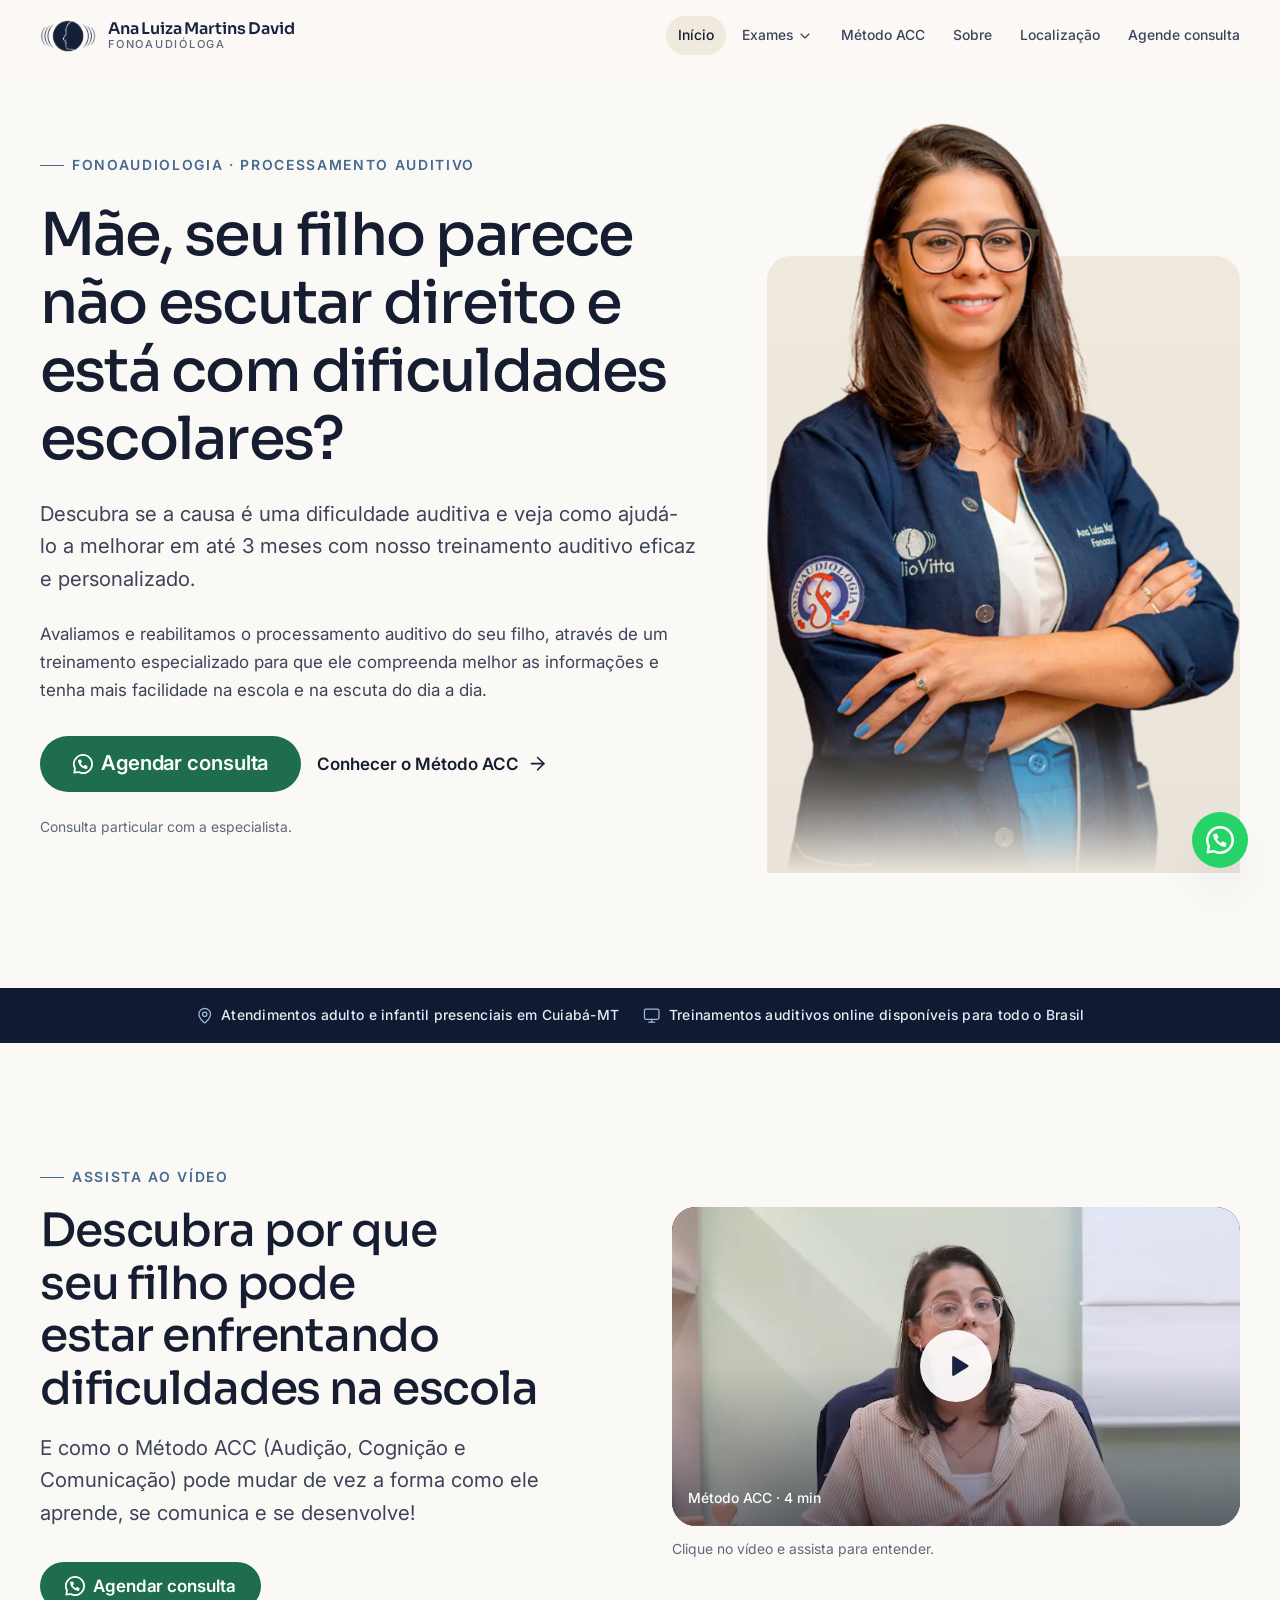
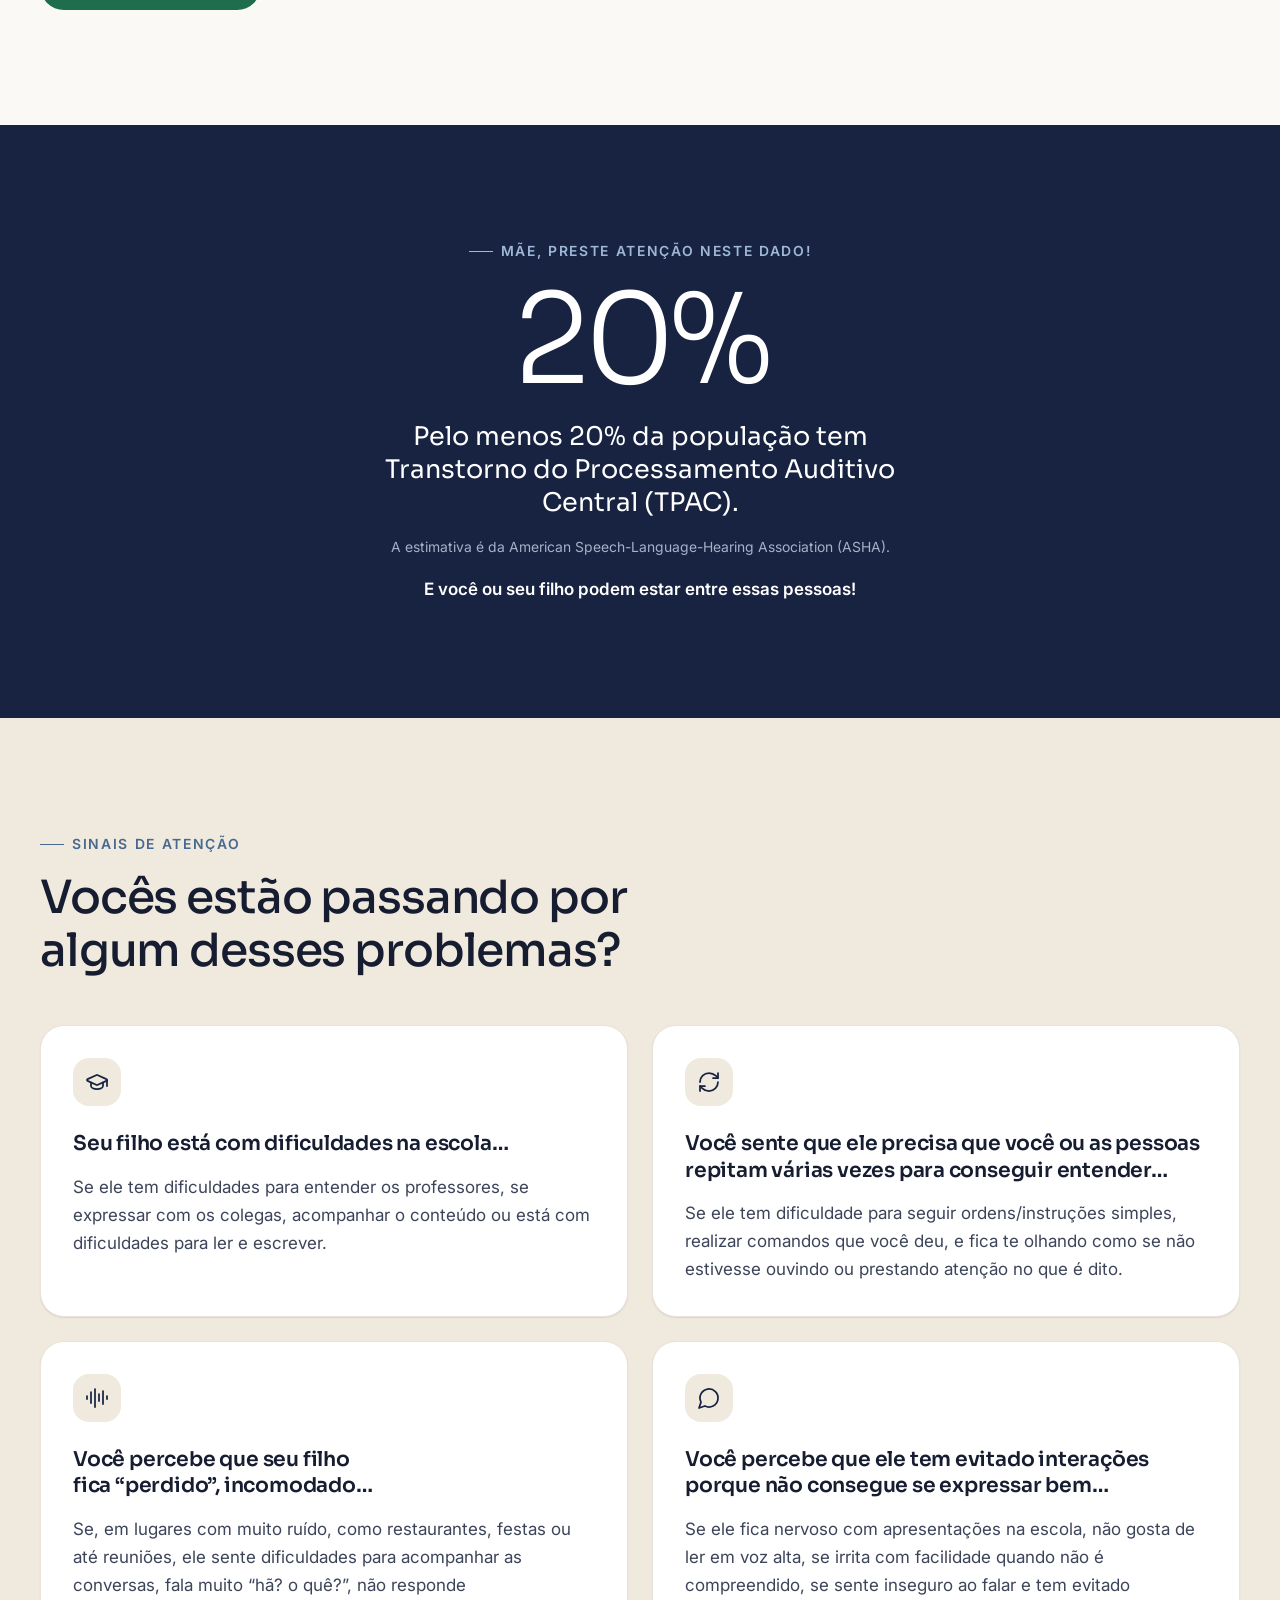
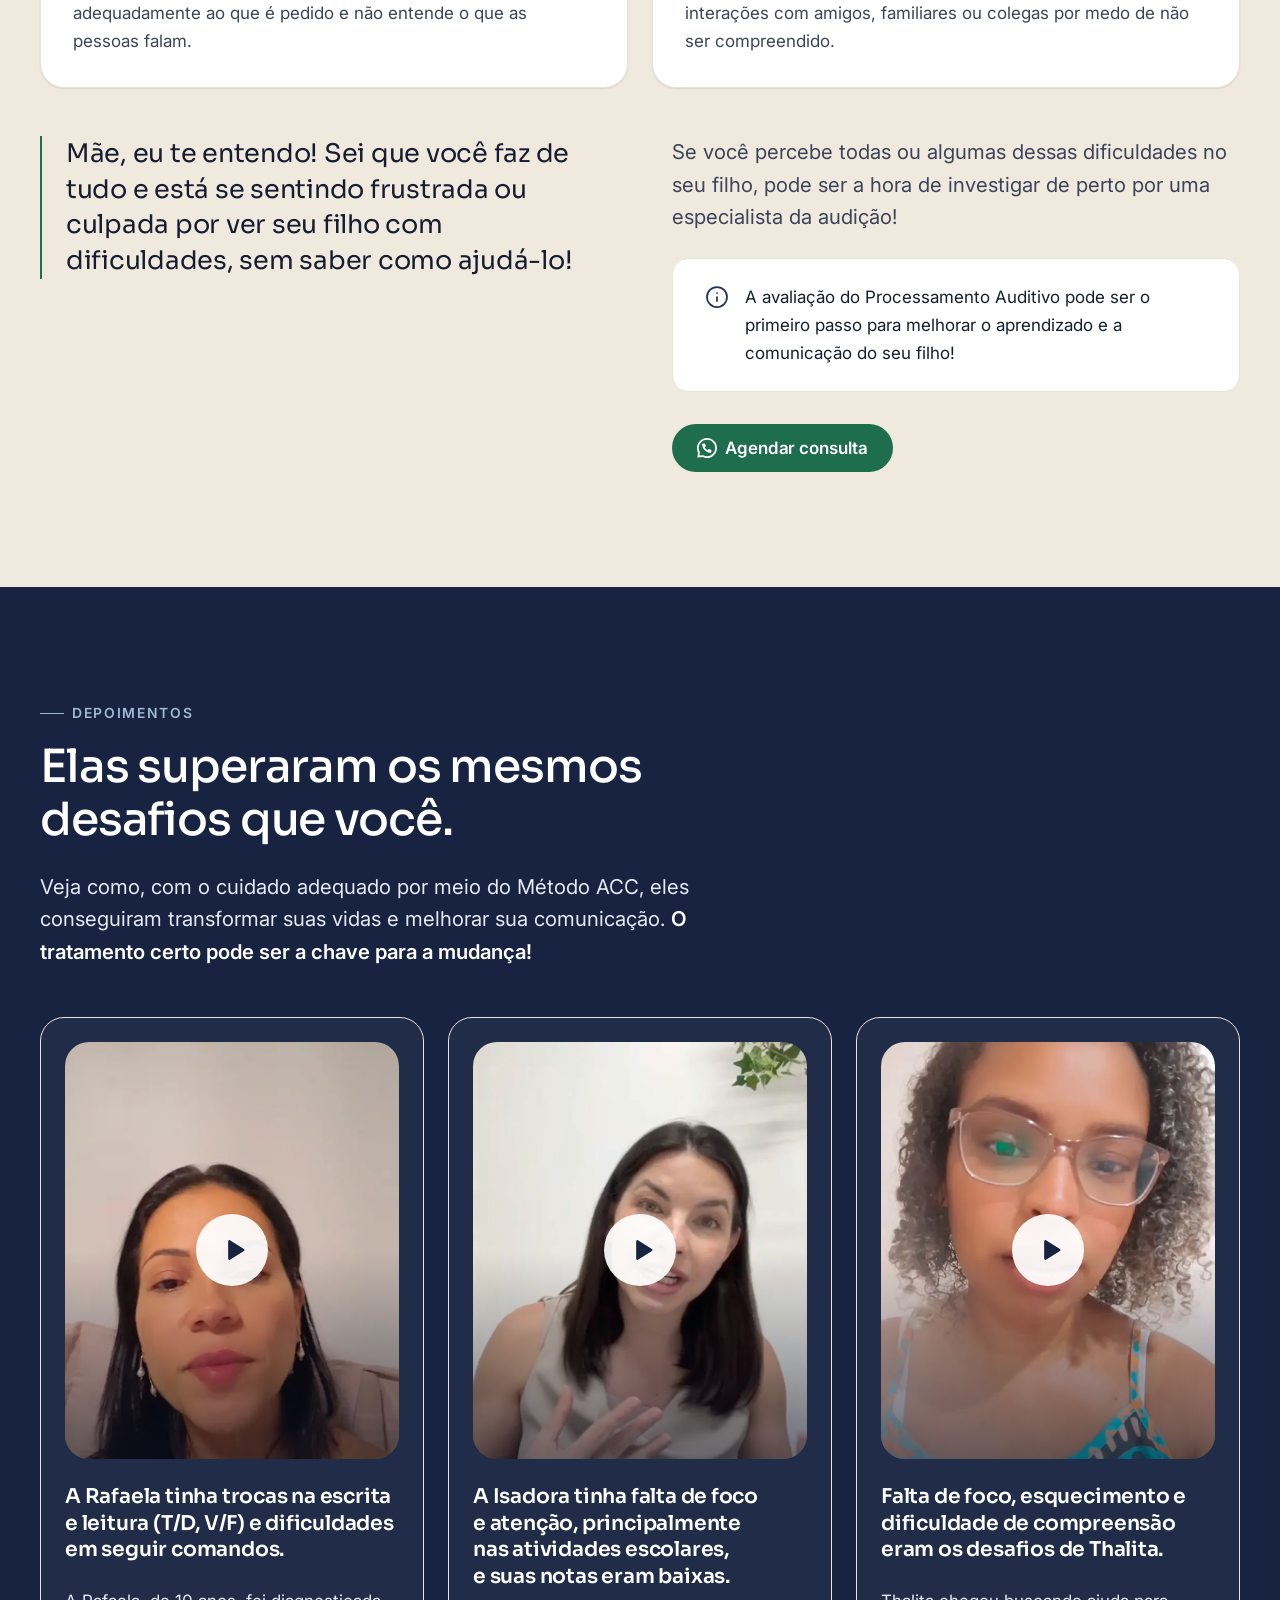
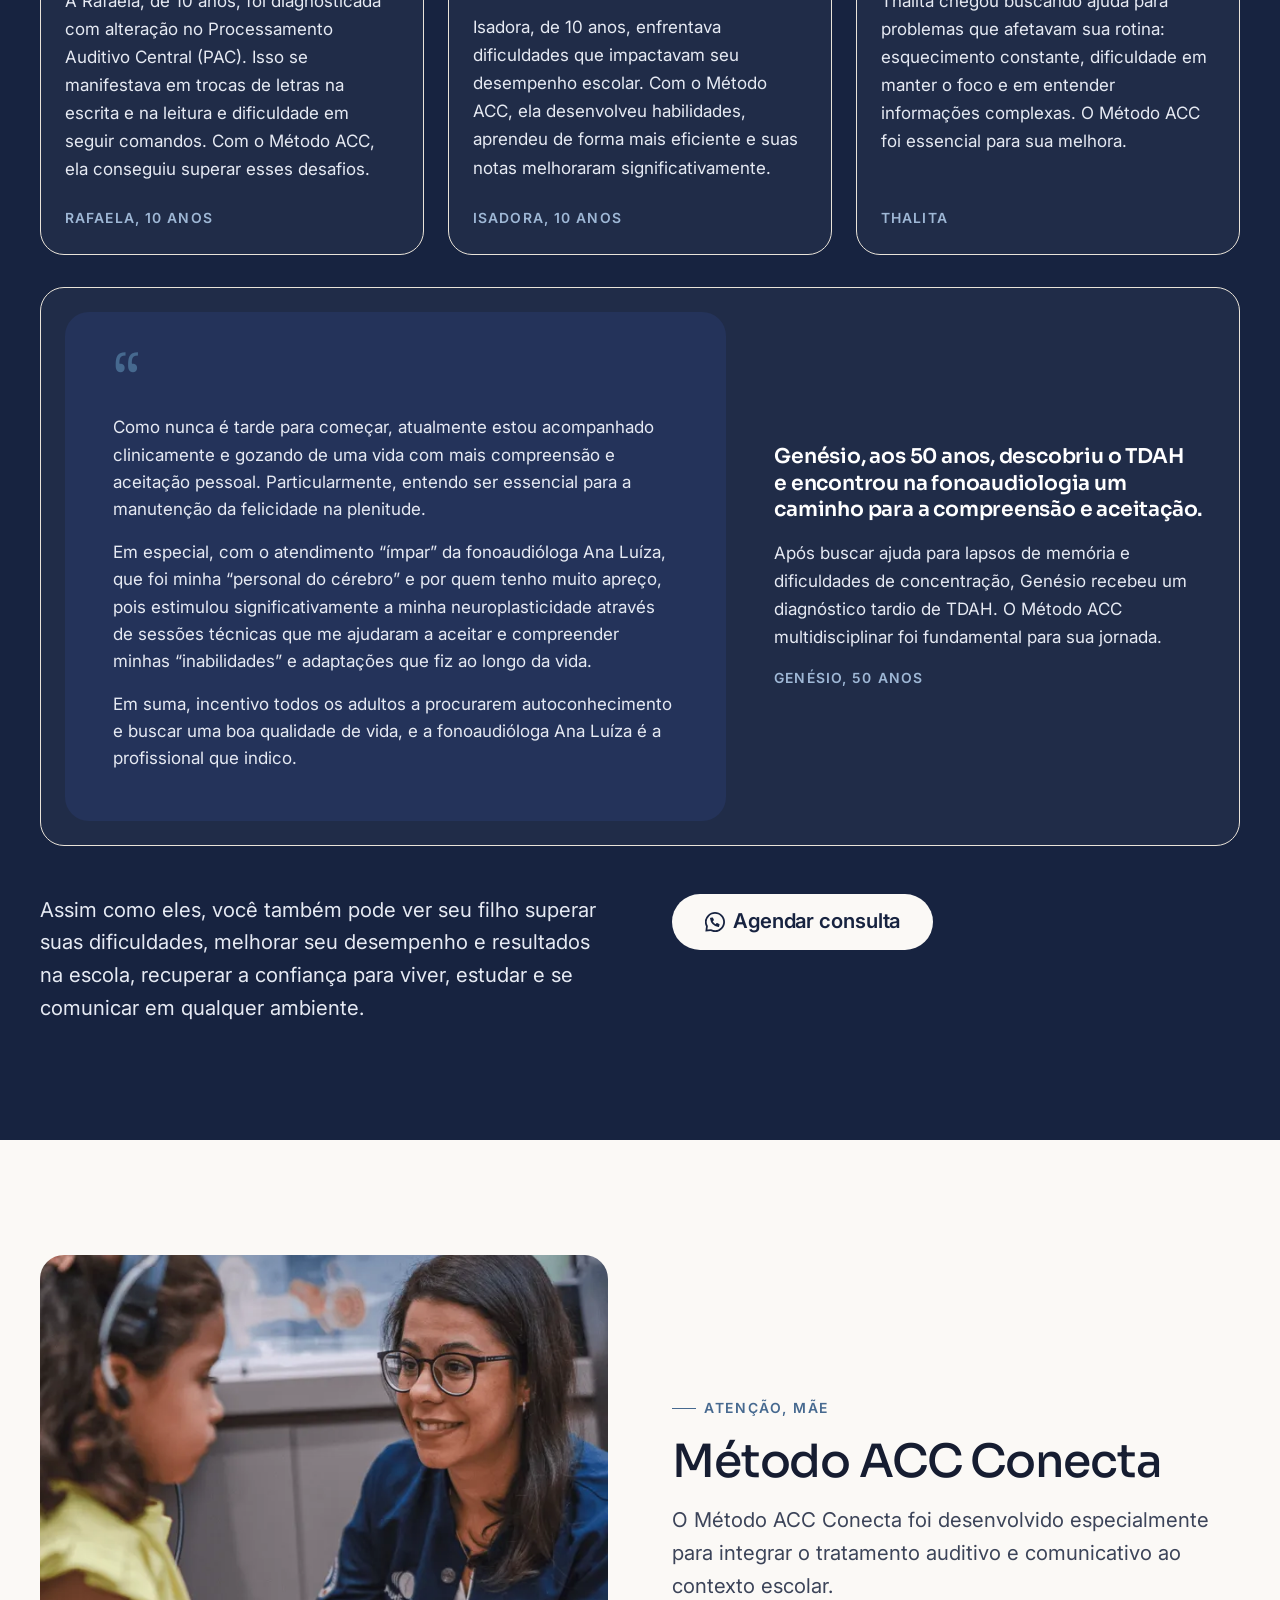
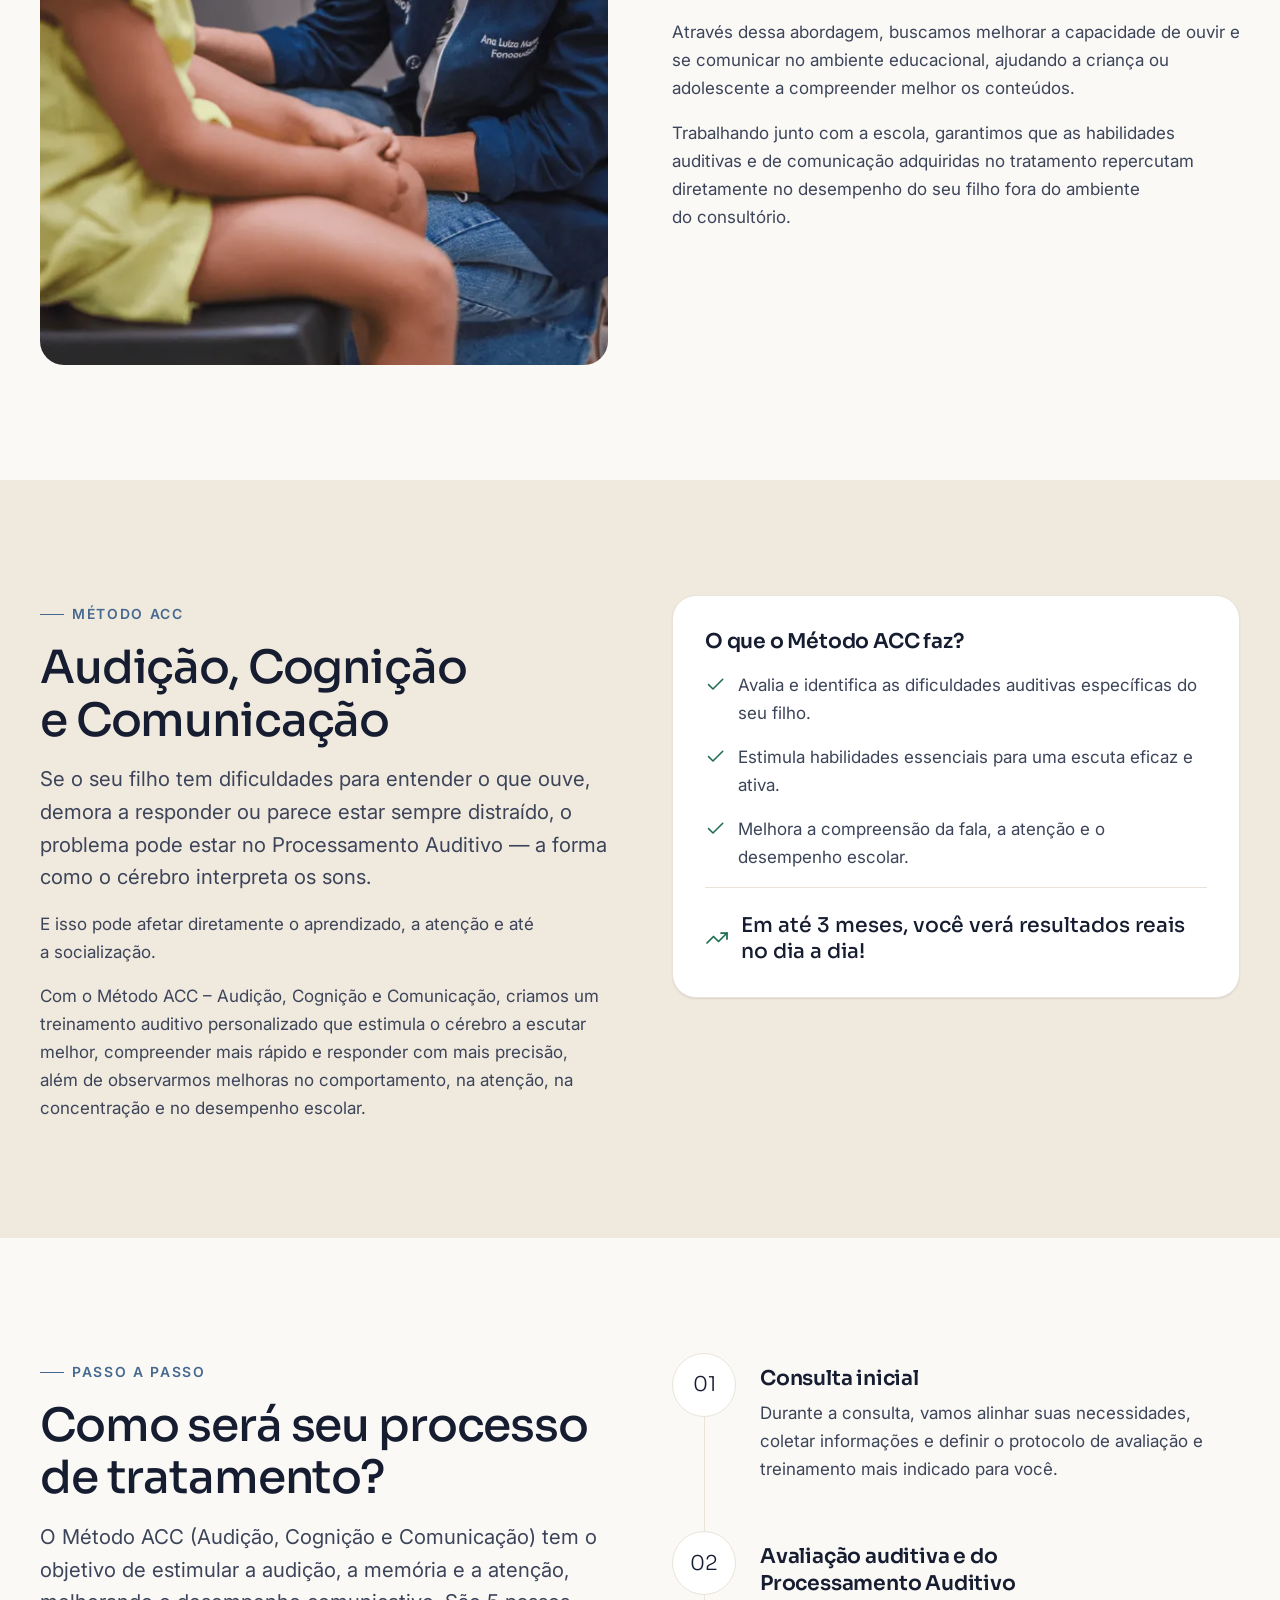
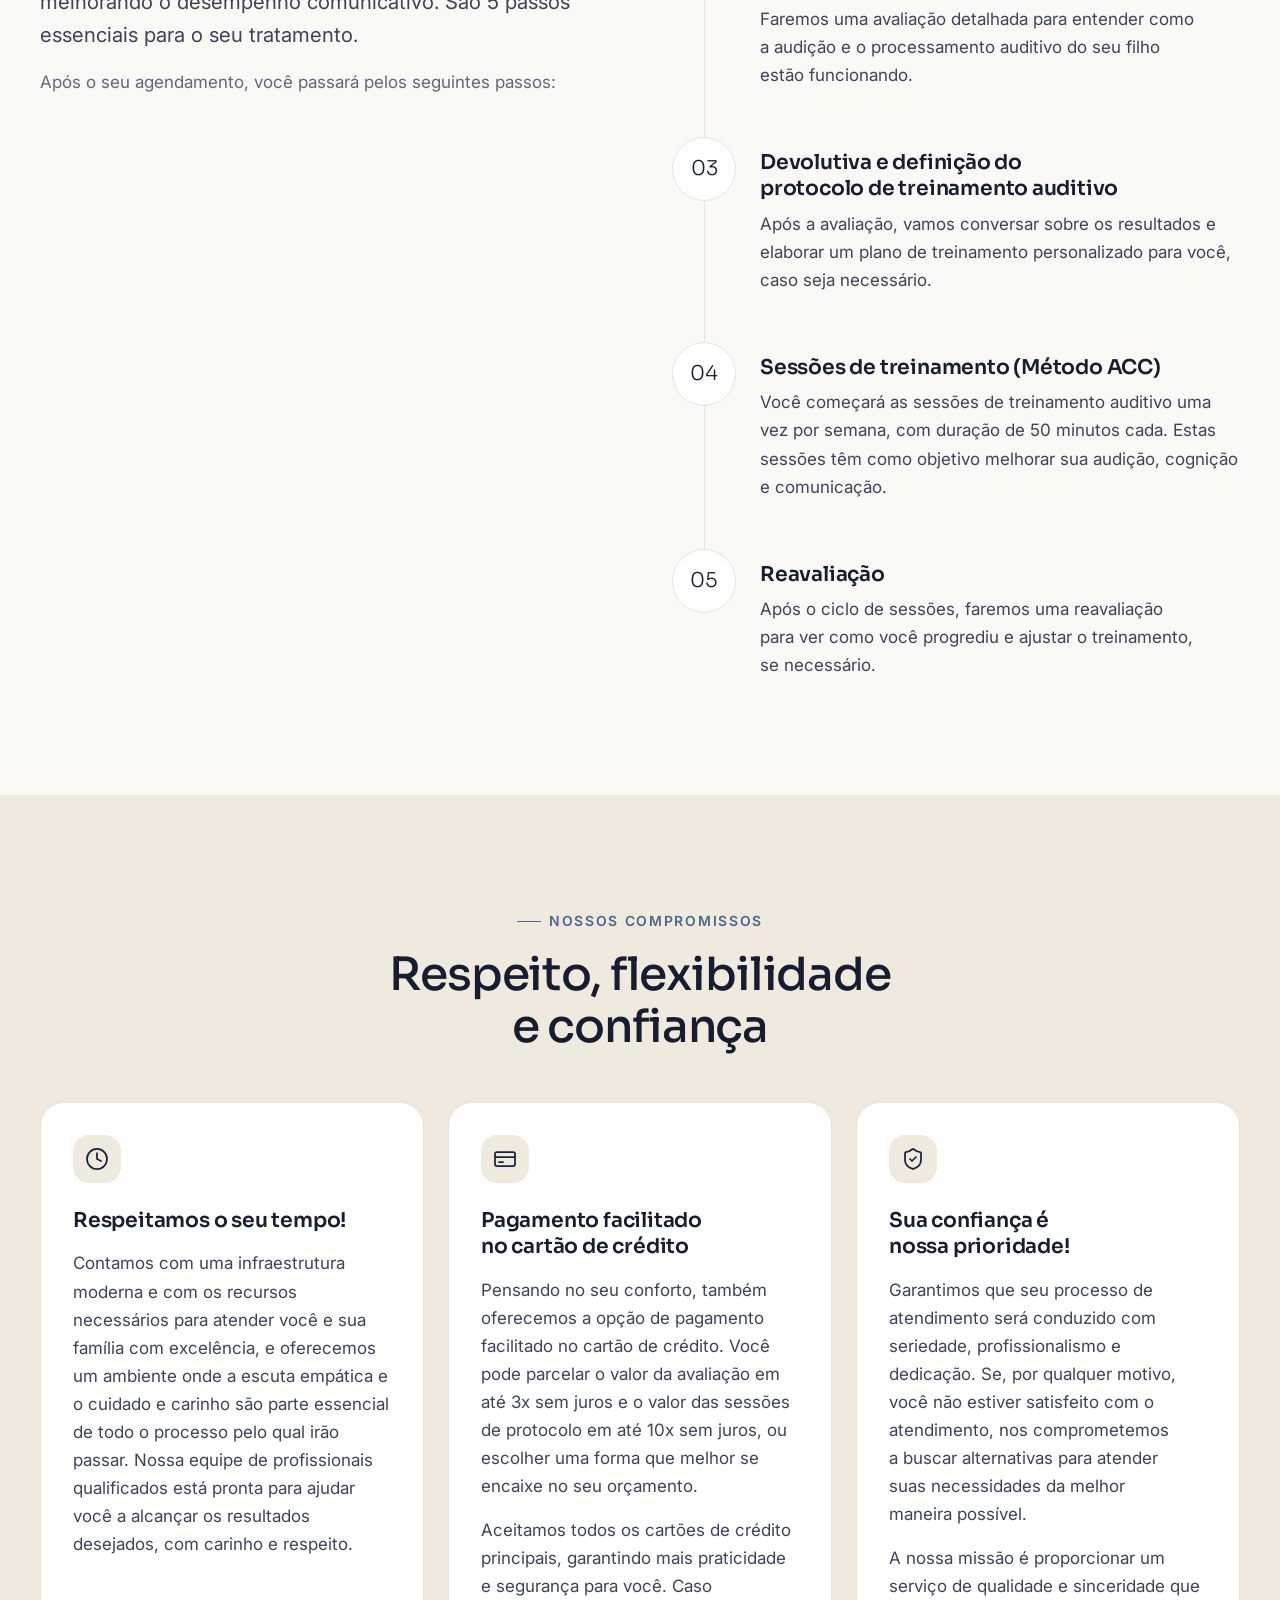
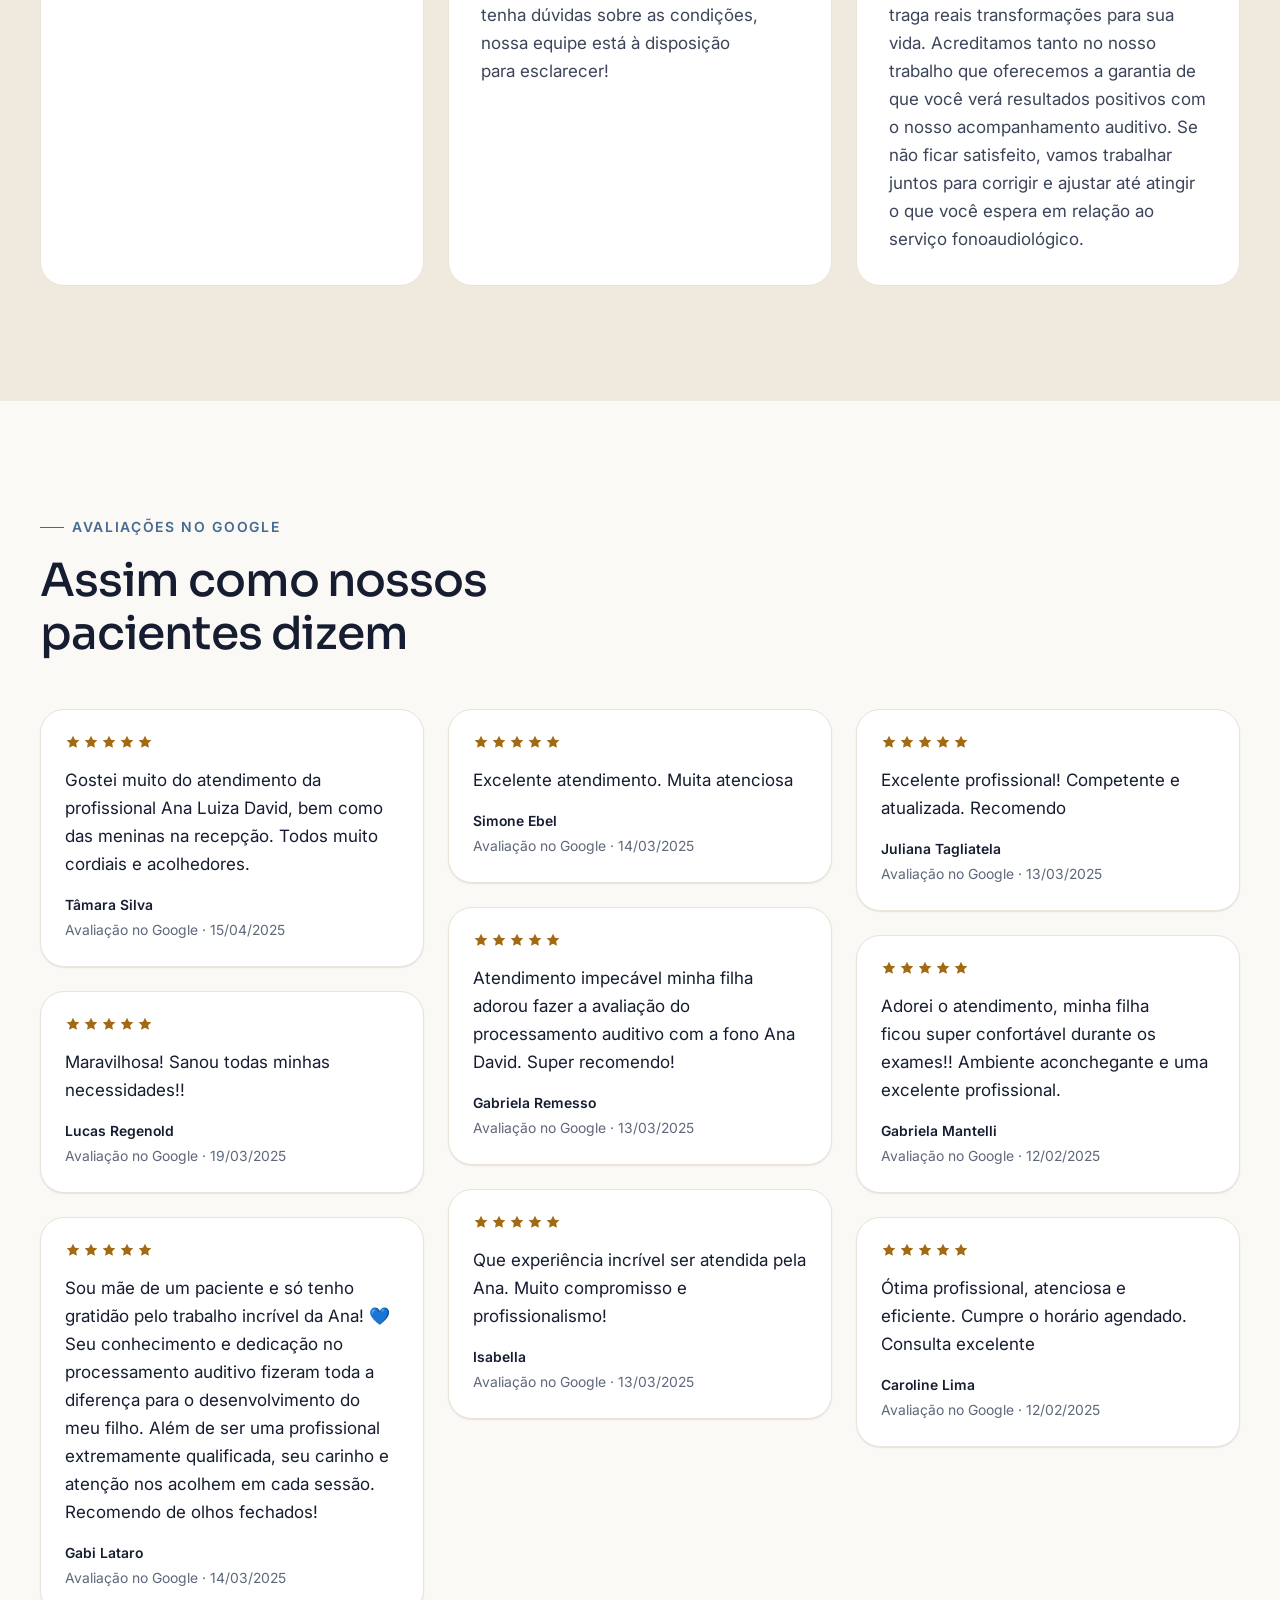
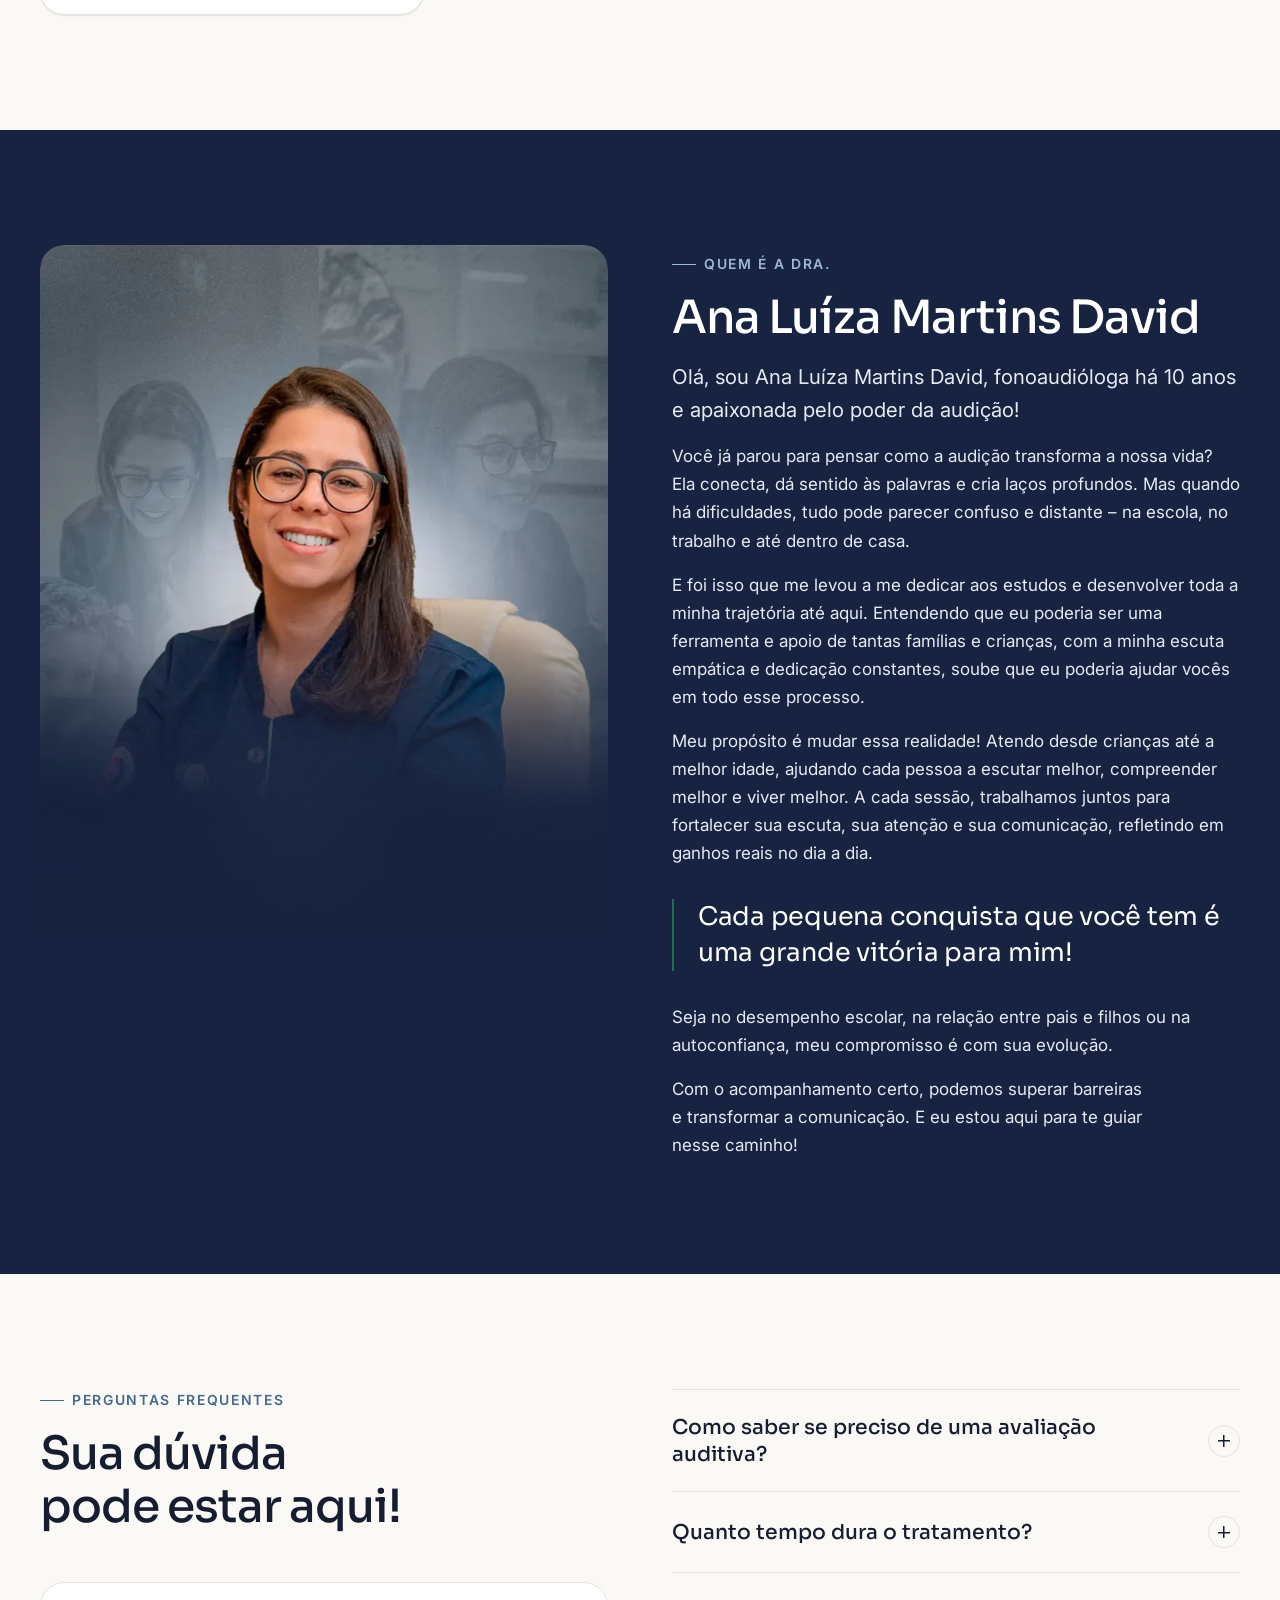
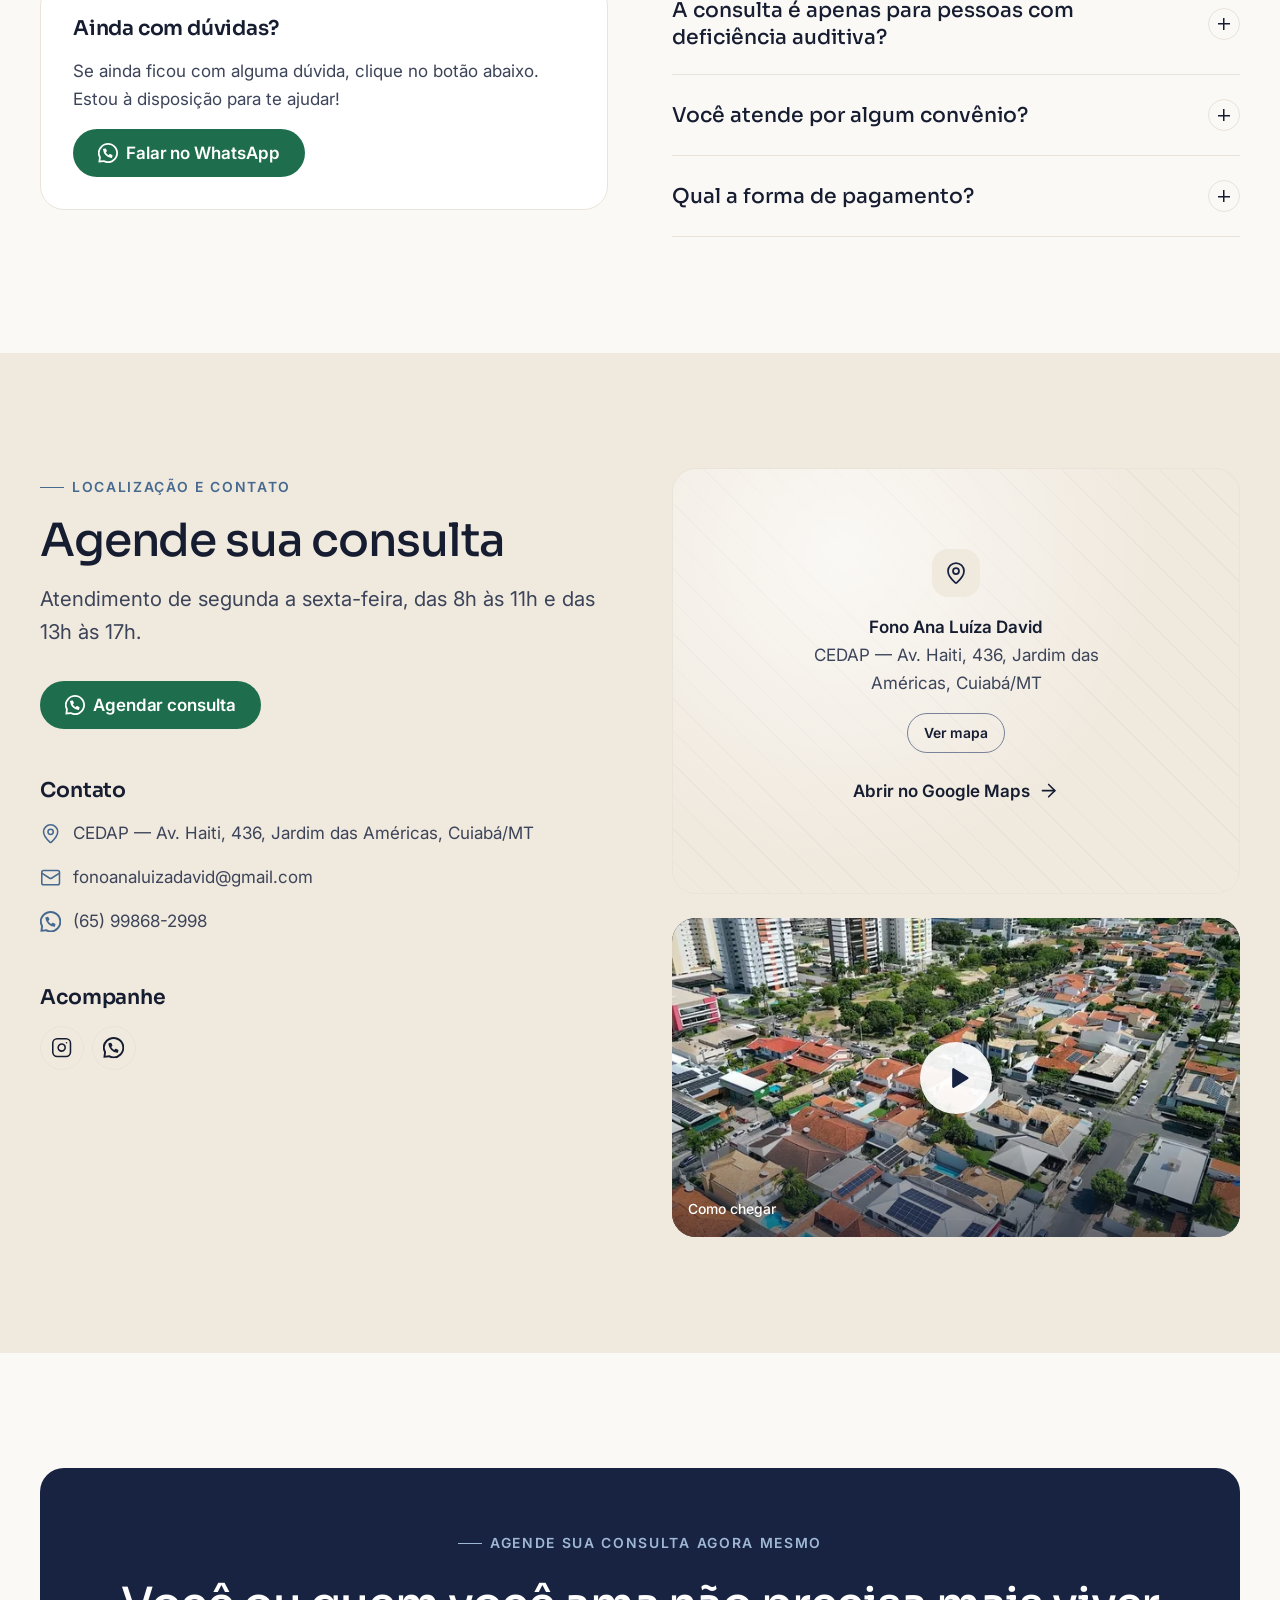
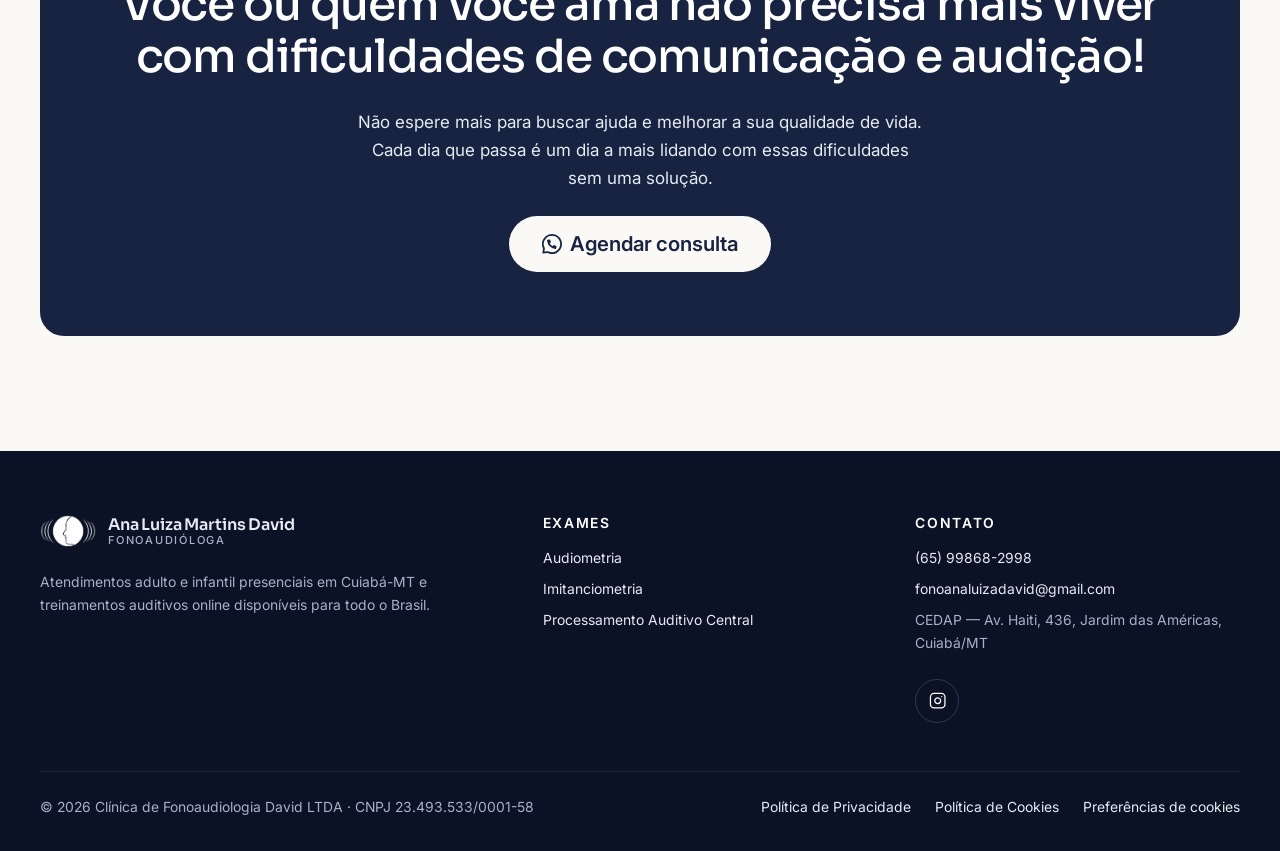
==== index.html @ 237504e6 "Cartões de compartilhamento com fundo azul mais claro - Fundo em azul médio (#46639A → #36518A), mai" ====
<!doctype html>
<html lang="pt-BR">
<head>
  <meta charset="utf-8">
  <meta name="viewport" content="width=device-width, initial-scale=1">
  <title>Fono Ana Luíza David — Processamento auditivo e treinamento auditivo em Cuiabá</title>
  <meta name="description" content="Avaliação e treinamento do processamento auditivo com o Método ACC. Atendimento adulto e infantil presencial em Cuiabá-MT e treinamentos auditivos online para todo o Brasil.">
  <link rel="canonical" href="https://fonoanaluizadavid.com.br/">
  <meta name="theme-color" content="#172340">

  <meta name="robots" content="index, follow, max-image-preview:large, max-snippet:-1">
  <meta name="author" content="Ana Luíza Martins David">
  <meta name="application-name" content="Fono Ana Luíza David">
  <meta name="apple-mobile-web-app-title" content="Fono Ana Luíza">
  <meta name="format-detection" content="telephone=no">
  <meta name="color-scheme" content="light">
  <meta name="geo.region" content="BR-MT">
  <meta name="geo.placename" content="Cuiabá">
  <meta name="geo.position" content="-15.6086979;-56.0730152">
  <meta name="ICBM" content="-15.6086979, -56.0730152">

  <!-- Cartão de compartilhamento (WhatsApp, Facebook, LinkedIn, X).
       Ao apontar o domínio próprio, troque https://guiooak.github.io/fonoanaluiza por https://fonoanaluizadavid.com.br -->
  <meta property="og:type" content="website">
  <meta property="og:locale" content="pt_BR">
  <meta property="og:site_name" content="Fono Ana Luíza David">
  <meta property="og:title" content="Fono Ana Luíza David · Processamento auditivo em Cuiabá">
  <meta property="og:description" content="Seu filho parece não escutar direito? Avaliação e treinamento auditivo com o Método ACC, em Cuiabá-MT e online.">
  <meta property="og:url" content="https://guiooak.github.io/fonoanaluiza/">
  <meta property="og:image" content="https://guiooak.github.io/fonoanaluiza/assets/img/og-home-v2.jpg">
  <meta property="og:image:secure_url" content="https://guiooak.github.io/fonoanaluiza/assets/img/og-home-v2.jpg">
  <meta property="og:image:type" content="image/jpeg">
  <meta property="og:image:width" content="1200">
  <meta property="og:image:height" content="630">
  <meta property="og:image:alt" content="Dra. Ana Luíza Martins David, fonoaudióloga, e o texto: Seu filho parece não escutar direito?">
  <meta name="twitter:card" content="summary_large_image">
  <meta name="twitter:title" content="Fono Ana Luíza David · Processamento auditivo em Cuiabá">
  <meta name="twitter:description" content="Seu filho parece não escutar direito? Avaliação e treinamento auditivo com o Método ACC, em Cuiabá-MT e online.">
  <meta name="twitter:image" content="https://guiooak.github.io/fonoanaluiza/assets/img/og-home-v2.jpg">
  <meta name="twitter:image:alt" content="Dra. Ana Luíza Martins David, fonoaudióloga, e o texto: Seu filho parece não escutar direito?">

  <script>document.documentElement.classList.add("js");</script>


  <link rel="icon" href="assets/img/favicon-32.png" sizes="32x32">
  <link rel="apple-touch-icon" href="assets/img/apple-touch-icon.png">
  <link rel="preconnect" href="https://fonts.googleapis.com">
  <link rel="preconnect" href="https://fonts.gstatic.com" crossorigin>
  <link rel="stylesheet" href="https://fonts.googleapis.com/css2?family=Inter:wght@400;500;600&family=Sora:wght@300;400;500;600&display=swap">
  <link rel="preload" as="image" href="assets/img/dra-retrato-1200.webp" imagesrcset="assets/img/dra-retrato-640.webp 640w, assets/img/dra-retrato-1200.webp 1200w" imagesizes="(min-width: 56rem) 30rem, 90vw">
  <link rel="stylesheet" href="assets/css/styles.css">

  <script type="application/ld+json">
  {
    "@context": "https://schema.org",
    "@type": "MedicalBusiness",
    "name": "Fono Ana Luíza David",
    "legalName": "Clínica de Fonoaudiologia David LTDA",
    "description": "Avaliação e reabilitação do processamento auditivo, audiometria e imitanciometria para crianças e adultos.",
    "url": "https://fonoanaluizadavid.com.br/",
    "image": "https://fonoanaluizadavid.com.br/assets/img/dra-retrato-1200.webp",
    "telephone": "+55 65 99868-2998",
    "email": "fonoanaluizadavid@gmail.com",
    "taxID": "23.493.533/0001-58",
    "address": {
      "@type": "PostalAddress",
      "streetAddress": "Av. Haiti, 436 — CEDAP",
      "addressLocality": "Cuiabá",
      "addressRegion": "MT",
      "addressCountry": "BR",
      "neighborhood": "Jardim das Américas"
    },
    "geo": { "@type": "GeoCoordinates", "latitude": -15.6086979, "longitude": -56.0730152 },
    "openingHoursSpecification": [
      { "@type": "OpeningHoursSpecification", "dayOfWeek": ["Monday","Tuesday","Wednesday","Thursday","Friday"], "opens": "08:00", "closes": "11:00" },
      { "@type": "OpeningHoursSpecification", "dayOfWeek": ["Monday","Tuesday","Wednesday","Thursday","Friday"], "opens": "13:00", "closes": "17:00" }
    ],
    "paymentAccepted": "Dinheiro, Pix, Transferência bancária, Cartão de crédito, Cartão de débito",
    "sameAs": ["https://www.instagram.com/fonoanaluizadavid/"],
    "founder": { "@type": "Person", "name": "Ana Luíza Martins David", "jobTitle": "Fonoaudióloga" }
  }
  </script>
</head>
<body>
  <a class="skip-link" href="#conteudo">Pular para o conteúdo</a>

  <!-- ===================== HEADER ===================== -->
  <header class="site-header">
    <div class="container site-header__inner">
      <a class="brand" href="./" aria-label="Ana Luiza Martins David, fonoaudióloga — início">
        <img src="assets/img/logo-icone.png" alt="" width="540" height="308">
        <span class="brand__name" aria-hidden="true">Ana Luiza Martins David<small>Fonoaudióloga</small></span>
      </a>
      <nav class="nav" aria-label="Principal">
        <ul class="nav__list">
          <li><a class="nav__link" href="./" aria-current="page">Início</a></li>
          <li class="nav__item--has-menu">
            <button class="nav__link" type="button" aria-expanded="false" aria-controls="submenu-exames">
              Exames <svg class="icon" aria-hidden="true"><use href="assets/img/icons.svg#chevron-down"/></svg>
            </button>
            <ul class="submenu" id="submenu-exames">
              <li><a href="audiometria/">Audiometria <span>Tonal, vocal e infantil</span></a></li>
              <li><a href="imitanciometria/">Imitanciometria <span>Saúde da orelha média</span></a></li>
              <li><a href="processamento-auditivo-central/">Processamento Auditivo Central <span>Avaliação do PAC</span></a></li>
            </ul>
          </li>
          <li><a class="nav__link" href="./#metodo">Método ACC</a></li>
          <li><a class="nav__link" href="./#sobre">Sobre</a></li>
          <li><a class="nav__link" href="./#localizacao">Localização</a></li>
          <li><a class="nav__link" href="./#agendar">Agende consulta</a></li>
        </ul>
      </nav>
      <button class="menu-toggle" type="button" aria-expanded="false" aria-controls="mobile-nav" aria-label="Abrir menu">
        <svg class="icon icon-open" aria-hidden="true"><use href="assets/img/icons.svg#menu"/></svg>
        <svg class="icon icon-close" aria-hidden="true"><use href="assets/img/icons.svg#close"/></svg>
      </button>
    </div>
  </header>
  <nav class="mobile-nav" id="mobile-nav" aria-label="Menu móvel">
    <ul>
      <li><a href="./">Início</a></li>
      <li><span class="mobile-nav__label">Exames</span>
        <ul class="mobile-nav__sub">
          <li><a href="audiometria/">Audiometria</a></li>
          <li><a href="imitanciometria/">Imitanciometria</a></li>
          <li><a href="processamento-auditivo-central/">Processamento Auditivo Central</a></li>
        </ul>
      </li>
      <li><a href="./#metodo">Método ACC</a></li>
      <li><a href="./#sobre">Sobre</a></li>
      <li><a href="./#localizacao">Localização</a></li>
      <li><a href="./#agendar">Agende consulta</a></li>
    </ul>
    <a class="btn btn--lg btn--block" href="https://wa.me/5565998682998" data-cta="menu-mobile" target="_blank" rel="noopener">
      <svg class="icon" aria-hidden="true"><use href="assets/img/icons.svg#whatsapp"/></svg> Agendar consulta
    </a>
  </nav>

  <main id="conteudo">

    <!-- ===================== HERO ===================== -->
    <section class="hero hero--media-first" id="inicio">
      <div class="container hero__grid">
        <div class="hero__content" data-reveal>
          <span class="eyebrow">Fonoaudiologia · Processamento auditivo</span>
          <h1>Mãe, seu filho parece não escutar direito e está com dificuldades escolares?</h1>
          <p class="lead">Descubra se a causa é uma dificuldade auditiva e veja como ajudá-lo a melhorar em até 3 meses com nosso treinamento auditivo eficaz e personalizado.</p>
          <p>Avaliamos e reabilitamos o processamento auditivo do seu filho, através de um treinamento especializado para que ele compreenda melhor as informações e tenha mais facilidade na escola e na escuta do dia a dia.</p>
          <div class="hero__actions">
            <a class="btn btn--lg" href="https://wa.me/5565998682998" data-cta="hero" target="_blank" rel="noopener">
              <svg class="icon" aria-hidden="true"><use href="assets/img/icons.svg#whatsapp"/></svg> Agendar consulta
            </a>
            <a class="link-arrow" href="#metodo">Conhecer o Método ACC <svg class="icon" aria-hidden="true"><use href="assets/img/icons.svg#arrow-right"/></svg></a>
          </div>
          <p class="cta-note">Consulta particular com a especialista.</p>
        </div>
        <div class="cutout hero__media" data-reveal>
          <img src="assets/img/dra-retrato-1200.webp" srcset="assets/img/dra-retrato-640.webp 640w, assets/img/dra-retrato-1200.webp 1200w" sizes="(min-width: 56rem) 30rem, 90vw" alt="Dra. Ana Luíza Martins David, fonoaudióloga" width="1200" height="1909" fetchpriority="high">
        </div>
      </div>
    </section>

    <div class="strip">
      <div class="container cluster">
        <span class="strip__item"><svg class="icon" aria-hidden="true"><use href="assets/img/icons.svg#map-pin"/></svg> Atendimentos adulto e infantil presenciais em Cuiabá-MT</span>
        <span class="strip__item"><svg class="icon" aria-hidden="true"><use href="assets/img/icons.svg#monitor"/></svg> Treinamentos auditivos online disponíveis para todo o Brasil</span>
      </div>
    </div>

    <!-- ===================== VÍDEO ===================== -->
    <section class="section" id="video">
      <div class="container split">
        <div class="flow" data-reveal>
          <span class="eyebrow">Assista ao vídeo</span>
          <h2>Descubra por que seu filho pode estar enfrentando dificuldades na escola</h2>
          <p class="lead">E como o Método ACC (Audição, Cognição e Comunicação) pode mudar de vez a forma como ele aprende, se comunica e se desenvolve!</p>
          <a class="btn" style="--flow-space:var(--space-8)" href="https://wa.me/5565998682998" data-cta="video" target="_blank" rel="noopener">
            <svg class="icon" aria-hidden="true"><use href="assets/img/icons.svg#whatsapp"/></svg> Agendar consulta
          </a>
        </div>
        <div data-reveal>
          <button class="video" type="button" data-vimeo="1082873009" data-hash="3ad25bc211" aria-label="Assistir ao vídeo de apresentação do Método ACC">
            <img src="assets/img/video-apresentacao.webp" alt="" width="667" height="375" loading="lazy">
            <span class="video__play"><span><svg class="icon" aria-hidden="true"><use href="assets/img/icons.svg#play"/></svg></span></span>
            <span class="video__label">Método ACC · 4 min</span>
          </button>
          <p class="video-caption">Clique no vídeo e assista para entender.</p>
        </div>
      </div>
    </section>

    <!-- ===================== DADO ===================== -->
    <section class="section section--dark" aria-labelledby="dado-titulo">
      <div class="container">
        <div class="stat" data-reveal>
          <span class="eyebrow" id="dado-titulo">Mãe, preste atenção neste dado!</span>
          <p class="stat__value">20%</p>
          <p class="stat__label">Pelo menos 20% da população tem Transtorno do Processamento Auditivo Central (TPAC).</p>
          <p class="stat__source">A estimativa é da American Speech-Language-Hearing Association (ASHA).</p>
          <p class="stat__note">E você ou seu filho podem estar entre essas pessoas!</p>
        </div>
      </div>
    </section>

    <!-- ===================== SINAIS ===================== -->
    <section class="section section--alt" id="sinais">
      <div class="container">
        <div class="section-head" data-reveal>
          <span class="eyebrow">Sinais de atenção</span>
          <h2>Vocês estão passando por algum desses problemas?</h2>
        </div>
        <div class="grid grid--2">
          <article class="card" data-reveal>
            <span class="icon-badge"><svg class="icon" aria-hidden="true"><use href="assets/img/icons.svg#graduation"/></svg></span>
            <h3 class="card__title">Seu filho está com dificuldades na escola…</h3>
            <p class="card__text">Se ele tem dificuldades para entender os professores, se expressar com os colegas, acompanhar o conteúdo ou está com dificuldades para ler e escrever.</p>
          </article>
          <article class="card" data-reveal>
            <span class="icon-badge"><svg class="icon" aria-hidden="true"><use href="assets/img/icons.svg#repeat"/></svg></span>
            <h3 class="card__title">Você sente que ele precisa que você ou as pessoas repitam várias vezes para conseguir entender…</h3>
            <p class="card__text">Se ele tem dificuldade para seguir ordens/instruções simples, realizar comandos que você deu, e fica te olhando como se não estivesse ouvindo ou prestando atenção no que é dito.</p>
          </article>
          <article class="card" data-reveal>
            <span class="icon-badge"><svg class="icon" aria-hidden="true"><use href="assets/img/icons.svg#noise"/></svg></span>
            <h3 class="card__title">Você percebe que seu filho fica “perdido”, incomodado…</h3>
            <p class="card__text">Se, em lugares com muito ruído, como restaurantes, festas ou até reuniões, ele sente dificuldades para acompanhar as conversas, fala muito “hã? o quê?”, não responde adequadamente ao que é pedido e não entende o que as pessoas falam.</p>
          </article>
          <article class="card" data-reveal>
            <span class="icon-badge"><svg class="icon" aria-hidden="true"><use href="assets/img/icons.svg#message"/></svg></span>
            <h3 class="card__title">Você percebe que ele tem evitado interações porque não consegue se expressar bem…</h3>
            <p class="card__text">Se ele fica nervoso com apresentações na escola, não gosta de ler em voz alta, se irrita com facilidade quando não é compreendido, se sente inseguro ao falar e tem evitado interações com amigos, familiares ou colegas por medo de não ser compreendido.</p>
          </article>
        </div>

        <div class="split split--top mt-12">
          <p class="quote" data-reveal>Mãe, eu te entendo! Sei que você faz de tudo e está se sentindo frustrada ou culpada por ver seu filho com dificuldades, sem saber como ajudá-lo!</p>
          <div class="flow" data-reveal>
            <p class="lead">Se você percebe todas ou algumas dessas dificuldades no seu filho, pode ser a hora de investigar de perto por uma especialista da audição!</p>
            <div class="callout" style="--flow-space:var(--space-6)">
              <svg class="icon" aria-hidden="true"><use href="assets/img/icons.svg#info"/></svg>
              <p>A avaliação do Processamento Auditivo pode ser o primeiro passo para melhorar o aprendizado e a comunicação do seu filho!</p>
            </div>
            <a class="btn" style="--flow-space:var(--space-8)" href="https://wa.me/5565998682998" data-cta="sinais" target="_blank" rel="noopener">
              <svg class="icon" aria-hidden="true"><use href="assets/img/icons.svg#whatsapp"/></svg> Agendar consulta
            </a>
          </div>
        </div>
      </div>
    </section>

    <!-- ===================== DEPOIMENTOS ===================== -->
    <section class="section section--dark" id="depoimentos">
      <div class="container">
        <div class="section-head" data-reveal>
          <span class="eyebrow">Depoimentos</span>
          <h2>Elas superaram os mesmos desafios que você.</h2>
          <p class="lead">Veja como, com o cuidado adequado por meio do Método ACC, eles conseguiram transformar suas vidas e melhorar sua comunicação. <strong>O tratamento certo pode ser a chave para a mudança!</strong></p>
        </div>

        <div class="rail" style="--rail-cols:3">
          <article class="testimonial">
            <button class="video video--vertical" type="button" data-vimeo="1090846076" data-hash="98752c123f" aria-label="Assistir ao depoimento sobre a Rafaela">
              <img src="assets/img/video-rafaela.webp" alt="" width="640" height="1138" loading="lazy">
              <span class="video__play"><span><svg class="icon" aria-hidden="true"><use href="assets/img/icons.svg#play"/></svg></span></span>
            </button>
            <h3 class="testimonial__title">A Rafaela tinha trocas na escrita e leitura (T/D, V/F) e dificuldades em seguir comandos.</h3>
            <p class="testimonial__text">A Rafaela, de 10 anos, foi diagnosticada com alteração no Processamento Auditivo Central (PAC). Isso se manifestava em trocas de letras na escrita e na leitura e dificuldade em seguir comandos. Com o Método ACC, ela conseguiu superar esses desafios.</p>
            <p class="testimonial__name">Rafaela, 10 anos</p>
          </article>
          <article class="testimonial">
            <button class="video video--vertical" type="button" data-vimeo="1090845994" data-hash="78cd6ad2b2" aria-label="Assistir ao depoimento sobre a Isadora">
              <img src="assets/img/video-isadora.webp" alt="" width="622" height="1104" loading="lazy">
              <span class="video__play"><span><svg class="icon" aria-hidden="true"><use href="assets/img/icons.svg#play"/></svg></span></span>
            </button>
            <h3 class="testimonial__title">A Isadora tinha falta de foco e atenção, principalmente nas atividades escolares, e suas notas eram baixas.</h3>
            <p class="testimonial__text">Isadora, de 10 anos, enfrentava dificuldades que impactavam seu desempenho escolar. Com o Método ACC, ela desenvolveu habilidades, aprendeu de forma mais eficiente e suas notas melhoraram significativamente.</p>
            <p class="testimonial__name">Isadora, 10 anos</p>
          </article>
          <article class="testimonial">
            <button class="video video--vertical" type="button" data-vimeo="1090846022" data-hash="1fa39907be" aria-label="Assistir ao depoimento sobre a Thalita">
              <img src="assets/img/video-thalita.webp" alt="" width="640" height="1138" loading="lazy">
              <span class="video__play"><span><svg class="icon" aria-hidden="true"><use href="assets/img/icons.svg#play"/></svg></span></span>
            </button>
            <h3 class="testimonial__title">Falta de foco, esquecimento e dificuldade de compreensão eram os desafios de Thalita.</h3>
            <p class="testimonial__text">Thalita chegou buscando ajuda para problemas que afetavam sua rotina: esquecimento constante, dificuldade em manter o foco e em entender informações complexas. O Método ACC foi essencial para sua melhora.</p>
            <p class="testimonial__name">Thalita</p>
          </article>
        </div>

        <div class="mt-6">
          <article class="testimonial testimonial--wide" data-reveal>
            <blockquote class="testimonial__quote">
              <p>Como nunca é tarde para começar, atualmente estou acompanhado clinicamente e gozando de uma vida com mais compreensão e aceitação pessoal. Particularmente, entendo ser essencial para a manutenção da felicidade na plenitude.</p>
              <p>Em especial, com o atendimento “ímpar” da fonoaudióloga Ana Luíza, que foi minha “personal do cérebro” e por quem tenho muito apreço, pois estimulou significativamente a minha neuroplasticidade através de sessões técnicas que me ajudaram a aceitar e compreender minhas “inabilidades” e adaptações que fiz ao longo da vida.</p>
              <p>Em suma, incentivo todos os adultos a procurarem autoconhecimento e buscar uma boa qualidade de vida, e a fonoaudióloga Ana Luíza é a profissional que indico.</p>
            </blockquote>
            <h3 class="testimonial__title">Genésio, aos 50 anos, descobriu o TDAH e encontrou na fonoaudiologia um caminho para a compreensão e aceitação.</h3>
            <p class="testimonial__text">Após buscar ajuda para lapsos de memória e dificuldades de concentração, Genésio recebeu um diagnóstico tardio de TDAH. O Método ACC multidisciplinar foi fundamental para sua jornada.</p>
            <p class="testimonial__name">Genésio, 50 anos</p>
          </article>
        </div>

        <div class="split split--top mt-12">
          <p class="lead" data-reveal>Assim como eles, você também pode ver seu filho superar suas dificuldades, melhorar seu desempenho e resultados na escola, recuperar a confiança para viver, estudar e se comunicar em qualquer ambiente.</p>
          <div data-reveal>
            <a class="btn btn--lg" href="https://wa.me/5565998682998" data-cta="depoimentos" target="_blank" rel="noopener">
              <svg class="icon" aria-hidden="true"><use href="assets/img/icons.svg#whatsapp"/></svg> Agendar consulta
            </a>
          </div>
        </div>
      </div>
    </section>

    <!-- ===================== ACC CONECTA ===================== -->
    <section class="section" id="acc-conecta">
      <div class="container split">
        <div class="media media--portrait" data-reveal>
          <img src="assets/img/dra-paciente-960.webp" srcset="assets/img/dra-paciente-640.webp 640w, assets/img/dra-paciente-960.webp 960w" sizes="(min-width: 56rem) 45vw, 90vw" alt="Dra. Ana Luíza em sessão de treinamento auditivo com uma criança" width="960" height="1375" loading="lazy">
        </div>
        <div class="flow" data-reveal>
          <span class="eyebrow">Atenção, mãe</span>
          <h2>Método ACC Conecta</h2>
          <p class="lead">O Método ACC Conecta foi desenvolvido especialmente para integrar o tratamento auditivo e comunicativo ao contexto escolar.</p>
          <p>Através dessa abordagem, buscamos melhorar a capacidade de ouvir e se comunicar no ambiente educacional, ajudando a criança ou adolescente a compreender melhor os conteúdos.</p>
          <p>Trabalhando junto com a escola, garantimos que as habilidades auditivas e de comunicação adquiridas no tratamento repercutam diretamente no desempenho do seu filho fora do ambiente do consultório.</p>
        </div>
      </div>
    </section>

    <!-- ===================== MÉTODO ACC ===================== -->
    <section class="section section--alt" id="metodo">
      <div class="container split split--top">
        <div class="flow" data-reveal>
          <span class="eyebrow">Método ACC</span>
          <h2>Audição, Cognição e Comunicação</h2>
          <p class="lead">Se o seu filho tem dificuldades para entender o que ouve, demora a responder ou parece estar sempre distraído, o problema pode estar no Processamento Auditivo — a forma como o cérebro interpreta os sons.</p>
          <p>E isso pode afetar diretamente o aprendizado, a atenção e até a socialização.</p>
          <p>Com o Método ACC – Audição, Cognição e Comunicação, criamos um treinamento auditivo personalizado que estimula o cérebro a escutar melhor, compreender mais rápido e responder com mais precisão, além de observarmos melhoras no comportamento, na atenção, na concentração e no desempenho escolar.</p>
        </div>
        <div class="card" data-reveal>
          <h3 class="card__title">O que o Método ACC faz?</h3>
          <ul class="checklist">
            <li><svg class="icon" aria-hidden="true"><use href="assets/img/icons.svg#check"/></svg><span>Avalia e identifica as dificuldades auditivas específicas do seu filho.</span></li>
            <li><svg class="icon" aria-hidden="true"><use href="assets/img/icons.svg#check"/></svg><span>Estimula habilidades essenciais para uma escuta eficaz e ativa.</span></li>
            <li><svg class="icon" aria-hidden="true"><use href="assets/img/icons.svg#check"/></svg><span>Melhora a compreensão da fala, a atenção e o desempenho escolar.</span></li>
          </ul>
          <p class="highlight"><svg class="icon" aria-hidden="true"><use href="assets/img/icons.svg#trending-up"/></svg> Em até 3 meses, você verá resultados reais no dia a dia!</p>
        </div>
      </div>
    </section>

    <!-- ===================== TRATAMENTO ===================== -->
    <section class="section" id="tratamento">
      <div class="container split split--top">
        <div class="is-sticky flow" data-reveal>
          <span class="eyebrow">Passo a passo</span>
          <h2>Como será seu processo de tratamento?</h2>
          <p class="lead">O Método ACC (Audição, Cognição e Comunicação) tem o objetivo de estimular a audição, a memória e a atenção, melhorando o desempenho comunicativo. São 5 passos essenciais para o seu tratamento.</p>
          <p class="muted">Após o seu agendamento, você passará pelos seguintes passos:</p>
        </div>
        <ol class="steps" data-reveal>
          <li class="step"><div class="step__body"><h3 class="step__title">Consulta inicial</h3><p>Durante a consulta, vamos alinhar suas necessidades, coletar informações e definir o protocolo de avaliação e treinamento mais indicado para você.</p></div></li>
          <li class="step"><div class="step__body"><h3 class="step__title">Avaliação auditiva e do Processamento Auditivo</h3><p>Faremos uma avaliação detalhada para entender como a audição e o processamento auditivo do seu filho estão funcionando.</p></div></li>
          <li class="step"><div class="step__body"><h3 class="step__title">Devolutiva e definição do protocolo de treinamento auditivo</h3><p>Após a avaliação, vamos conversar sobre os resultados e elaborar um plano de treinamento personalizado para você, caso seja necessário.</p></div></li>
          <li class="step"><div class="step__body"><h3 class="step__title">Sessões de treinamento (Método ACC)</h3><p>Você começará as sessões de treinamento auditivo uma vez por semana, com duração de 50 minutos cada. Estas sessões têm como objetivo melhorar sua audição, cognição e comunicação.</p></div></li>
          <li class="step"><div class="step__body"><h3 class="step__title">Reavaliação</h3><p>Após o ciclo de sessões, faremos uma reavaliação para ver como você progrediu e ajustar o treinamento, se necessário.</p></div></li>
        </ol>
      </div>
    </section>

    <!-- ===================== COMPROMISSOS ===================== -->
    <section class="section section--alt" id="compromissos">
      <div class="container">
        <div class="section-head section-head--center" data-reveal>
          <span class="eyebrow">Nossos compromissos</span>
          <h2>Respeito, flexibilidade e confiança</h2>
        </div>
        <div class="grid grid--3">
          <article class="card card--flat" data-reveal>
            <span class="icon-badge"><svg class="icon" aria-hidden="true"><use href="assets/img/icons.svg#clock"/></svg></span>
            <h3 class="card__title">Respeitamos o seu tempo!</h3>
            <p class="card__text">Contamos com uma infraestrutura moderna e com os recursos necessários para atender você e sua família com excelência, e oferecemos um ambiente onde a escuta empática e o cuidado e carinho são parte essencial de todo o processo pelo qual irão passar. Nossa equipe de profissionais qualificados está pronta para ajudar você a alcançar os resultados desejados, com carinho e respeito.</p>
          </article>
          <article class="card card--flat" data-reveal>
            <span class="icon-badge"><svg class="icon" aria-hidden="true"><use href="assets/img/icons.svg#credit-card"/></svg></span>
            <h3 class="card__title">Pagamento facilitado no cartão de crédito</h3>
            <p class="card__text">Pensando no seu conforto, também oferecemos a opção de pagamento facilitado no cartão de crédito. Você pode parcelar o valor da avaliação em até 3x sem juros e o valor das sessões de protocolo em até 10x sem juros, ou escolher uma forma que melhor se encaixe no seu orçamento.</p>
            <p class="card__text">Aceitamos todos os cartões de crédito principais, garantindo mais praticidade e segurança para você. Caso tenha dúvidas sobre as condições, nossa equipe está à disposição para esclarecer!</p>
          </article>
          <article class="card card--flat" data-reveal>
            <span class="icon-badge"><svg class="icon" aria-hidden="true"><use href="assets/img/icons.svg#shield-check"/></svg></span>
            <h3 class="card__title">Sua confiança é nossa prioridade!</h3>
            <p class="card__text">Garantimos que seu processo de atendimento será conduzido com seriedade, profissionalismo e dedicação. Se, por qualquer motivo, você não estiver satisfeito com o atendimento, nos comprometemos a buscar alternativas para atender suas necessidades da melhor maneira possível.</p>
            <p class="card__text">A nossa missão é proporcionar um serviço de qualidade e sinceridade que traga reais transformações para sua vida. Acreditamos tanto no nosso trabalho que oferecemos a garantia de que você verá resultados positivos com o nosso acompanhamento auditivo. Se não ficar satisfeito, vamos trabalhar juntos para corrigir e ajustar até atingir o que você espera em relação ao serviço fonoaudiológico.</p>
          </article>
        </div>
      </div>
    </section>

    <!-- ===================== AVALIAÇÕES ===================== -->
    <section class="section" id="avaliacoes">
      <div class="container">
        <div class="section-head" data-reveal>
          <span class="eyebrow">Avaliações no Google</span>
          <h2>Assim como nossos pacientes dizem</h2>
        </div>
        <div class="reviews" data-reveal>
          <figure class="card review">
            <div class="review__stars" role="img" aria-label="5 de 5 estrelas"><svg class="icon" aria-hidden="true"><use href="assets/img/icons.svg#star"/></svg><svg class="icon" aria-hidden="true"><use href="assets/img/icons.svg#star"/></svg><svg class="icon" aria-hidden="true"><use href="assets/img/icons.svg#star"/></svg><svg class="icon" aria-hidden="true"><use href="assets/img/icons.svg#star"/></svg><svg class="icon" aria-hidden="true"><use href="assets/img/icons.svg#star"/></svg></div>
            <blockquote class="review__text"><p>Gostei muito do atendimento da profissional Ana Luiza David, bem como das meninas na recepção. Todos muito cordiais e acolhedores.</p></blockquote>
            <figcaption class="review__author"><strong>Tâmara Silva</strong><span>Avaliação no Google · <time datetime="2025-04-15">15/04/2025</time></span></figcaption>
          </figure>
          <figure class="card review">
            <div class="review__stars" role="img" aria-label="5 de 5 estrelas"><svg class="icon" aria-hidden="true"><use href="assets/img/icons.svg#star"/></svg><svg class="icon" aria-hidden="true"><use href="assets/img/icons.svg#star"/></svg><svg class="icon" aria-hidden="true"><use href="assets/img/icons.svg#star"/></svg><svg class="icon" aria-hidden="true"><use href="assets/img/icons.svg#star"/></svg><svg class="icon" aria-hidden="true"><use href="assets/img/icons.svg#star"/></svg></div>
            <blockquote class="review__text"><p>Maravilhosa! Sanou todas minhas necessidades!!</p></blockquote>
            <figcaption class="review__author"><strong>Lucas Regenold</strong><span>Avaliação no Google · <time datetime="2025-03-19">19/03/2025</time></span></figcaption>
          </figure>
          <figure class="card review">
            <div class="review__stars" role="img" aria-label="5 de 5 estrelas"><svg class="icon" aria-hidden="true"><use href="assets/img/icons.svg#star"/></svg><svg class="icon" aria-hidden="true"><use href="assets/img/icons.svg#star"/></svg><svg class="icon" aria-hidden="true"><use href="assets/img/icons.svg#star"/></svg><svg class="icon" aria-hidden="true"><use href="assets/img/icons.svg#star"/></svg><svg class="icon" aria-hidden="true"><use href="assets/img/icons.svg#star"/></svg></div>
            <blockquote class="review__text"><p>Sou mãe de um paciente e só tenho gratidão pelo trabalho incrível da Ana! 💙 Seu conhecimento e dedicação no processamento auditivo fizeram toda a diferença para o desenvolvimento do meu filho. Além de ser uma profissional extremamente qualificada, seu carinho e atenção nos acolhem em cada sessão. Recomendo de olhos fechados!</p></blockquote>
            <figcaption class="review__author"><strong>Gabi Lataro</strong><span>Avaliação no Google · <time datetime="2025-03-14">14/03/2025</time></span></figcaption>
          </figure>
          <figure class="card review">
            <div class="review__stars" role="img" aria-label="5 de 5 estrelas"><svg class="icon" aria-hidden="true"><use href="assets/img/icons.svg#star"/></svg><svg class="icon" aria-hidden="true"><use href="assets/img/icons.svg#star"/></svg><svg class="icon" aria-hidden="true"><use href="assets/img/icons.svg#star"/></svg><svg class="icon" aria-hidden="true"><use href="assets/img/icons.svg#star"/></svg><svg class="icon" aria-hidden="true"><use href="assets/img/icons.svg#star"/></svg></div>
            <blockquote class="review__text"><p>Excelente atendimento. Muita atenciosa</p></blockquote>
            <figcaption class="review__author"><strong>Simone Ebel</strong><span>Avaliação no Google · <time datetime="2025-03-14">14/03/2025</time></span></figcaption>
          </figure>
          <figure class="card review">
            <div class="review__stars" role="img" aria-label="5 de 5 estrelas"><svg class="icon" aria-hidden="true"><use href="assets/img/icons.svg#star"/></svg><svg class="icon" aria-hidden="true"><use href="assets/img/icons.svg#star"/></svg><svg class="icon" aria-hidden="true"><use href="assets/img/icons.svg#star"/></svg><svg class="icon" aria-hidden="true"><use href="assets/img/icons.svg#star"/></svg><svg class="icon" aria-hidden="true"><use href="assets/img/icons.svg#star"/></svg></div>
            <blockquote class="review__text"><p>Atendimento impecável minha filha adorou fazer a avaliação do processamento auditivo com a fono Ana David. Super recomendo!</p></blockquote>
            <figcaption class="review__author"><strong>Gabriela Remesso</strong><span>Avaliação no Google · <time datetime="2025-03-13">13/03/2025</time></span></figcaption>
          </figure>
          <figure class="card review">
            <div class="review__stars" role="img" aria-label="5 de 5 estrelas"><svg class="icon" aria-hidden="true"><use href="assets/img/icons.svg#star"/></svg><svg class="icon" aria-hidden="true"><use href="assets/img/icons.svg#star"/></svg><svg class="icon" aria-hidden="true"><use href="assets/img/icons.svg#star"/></svg><svg class="icon" aria-hidden="true"><use href="assets/img/icons.svg#star"/></svg><svg class="icon" aria-hidden="true"><use href="assets/img/icons.svg#star"/></svg></div>
            <blockquote class="review__text"><p>Que experiência incrível ser atendida pela Ana. Muito compromisso e profissionalismo!</p></blockquote>
            <figcaption class="review__author"><strong>Isabella</strong><span>Avaliação no Google · <time datetime="2025-03-13">13/03/2025</time></span></figcaption>
          </figure>
          <figure class="card review">
            <div class="review__stars" role="img" aria-label="5 de 5 estrelas"><svg class="icon" aria-hidden="true"><use href="assets/img/icons.svg#star"/></svg><svg class="icon" aria-hidden="true"><use href="assets/img/icons.svg#star"/></svg><svg class="icon" aria-hidden="true"><use href="assets/img/icons.svg#star"/></svg><svg class="icon" aria-hidden="true"><use href="assets/img/icons.svg#star"/></svg><svg class="icon" aria-hidden="true"><use href="assets/img/icons.svg#star"/></svg></div>
            <blockquote class="review__text"><p>Excelente profissional! Competente e atualizada. Recomendo</p></blockquote>
            <figcaption class="review__author"><strong>Juliana Tagliatela</strong><span>Avaliação no Google · <time datetime="2025-03-13">13/03/2025</time></span></figcaption>
          </figure>
          <figure class="card review">
            <div class="review__stars" role="img" aria-label="5 de 5 estrelas"><svg class="icon" aria-hidden="true"><use href="assets/img/icons.svg#star"/></svg><svg class="icon" aria-hidden="true"><use href="assets/img/icons.svg#star"/></svg><svg class="icon" aria-hidden="true"><use href="assets/img/icons.svg#star"/></svg><svg class="icon" aria-hidden="true"><use href="assets/img/icons.svg#star"/></svg><svg class="icon" aria-hidden="true"><use href="assets/img/icons.svg#star"/></svg></div>
            <blockquote class="review__text"><p>Adorei o atendimento, minha filha ficou super confortável durante os exames!! Ambiente aconchegante e uma excelente profissional.</p></blockquote>
            <figcaption class="review__author"><strong>Gabriela Mantelli</strong><span>Avaliação no Google · <time datetime="2025-02-12">12/02/2025</time></span></figcaption>
          </figure>
          <figure class="card review">
            <div class="review__stars" role="img" aria-label="5 de 5 estrelas"><svg class="icon" aria-hidden="true"><use href="assets/img/icons.svg#star"/></svg><svg class="icon" aria-hidden="true"><use href="assets/img/icons.svg#star"/></svg><svg class="icon" aria-hidden="true"><use href="assets/img/icons.svg#star"/></svg><svg class="icon" aria-hidden="true"><use href="assets/img/icons.svg#star"/></svg><svg class="icon" aria-hidden="true"><use href="assets/img/icons.svg#star"/></svg></div>
            <blockquote class="review__text"><p>Ótima profissional, atenciosa e eficiente. Cumpre o horário agendado. Consulta excelente</p></blockquote>
            <figcaption class="review__author"><strong>Caroline Lima</strong><span>Avaliação no Google · <time datetime="2025-02-12">12/02/2025</time></span></figcaption>
          </figure>
        </div>
      </div>
    </section>

    <!-- ===================== SOBRE ===================== -->
    <section class="section section--dark" id="sobre">
      <div class="container split split--top">
        <div class="media media--portrait media--top media--fade is-sticky" data-reveal>
          <img src="assets/img/dra-hero-1080.webp" srcset="assets/img/dra-hero-640.webp 640w, assets/img/dra-hero-1080.webp 1080w" sizes="(min-width: 56rem) 45vw, 90vw" alt="Retrato da Dra. Ana Luíza Martins David no consultório" width="1080" height="1920" loading="lazy">
        </div>
        <div class="flow" data-reveal>
          <span class="eyebrow">Quem é a Dra.</span>
          <h2>Ana Luíza Martins David</h2>
          <p class="lead">Olá, sou Ana Luíza Martins David, fonoaudióloga há 10 anos e apaixonada pelo poder da audição!</p>
          <p>Você já parou para pensar como a audição transforma a nossa vida? Ela conecta, dá sentido às palavras e cria laços profundos. Mas quando há dificuldades, tudo pode parecer confuso e distante – na escola, no trabalho e até dentro de casa.</p>
          <p>E foi isso que me levou a me dedicar aos estudos e desenvolver toda a minha trajetória até aqui. Entendendo que eu poderia ser uma ferramenta e apoio de tantas famílias e crianças, com a minha escuta empática e dedicação constantes, soube que eu poderia ajudar vocês em todo esse processo.</p>
          <p>Meu propósito é mudar essa realidade! Atendo desde crianças até a melhor idade, ajudando cada pessoa a escutar melhor, compreender melhor e viver melhor. A cada sessão, trabalhamos juntos para fortalecer sua escuta, sua atenção e sua comunicação, refletindo em ganhos reais no dia a dia.</p>
          <p class="quote" style="--flow-space:var(--space-8)">Cada pequena conquista que você tem é uma grande vitória para mim!</p>
          <p style="--flow-space:var(--space-8)">Seja no desempenho escolar, na relação entre pais e filhos ou na autoconfiança, meu compromisso é com sua evolução.</p>
          <p>Com o acompanhamento certo, podemos superar barreiras e transformar a comunicação. E eu estou aqui para te guiar nesse caminho!</p>
        </div>
      </div>
    </section>

    <!-- ===================== FAQ ===================== -->
    <section class="section" id="faq">
      <div class="container split split--top">
        <div class="is-sticky stack" style="--stack-gap:var(--space-12)" data-reveal>
          <div class="section-head" style="margin-bottom:0">
            <span class="eyebrow">Perguntas frequentes</span>
            <h2>Sua dúvida pode estar aqui!</h2>
          </div>
          <div class="card card--flat">
            <h3 class="card__title">Ainda com dúvidas?</h3>
            <p class="card__text">Se ainda ficou com alguma dúvida, clique no botão abaixo. Estou à disposição para te ajudar!</p>
            <div><a class="btn" href="https://wa.me/5565998682998" data-cta="faq" target="_blank" rel="noopener"><svg class="icon" aria-hidden="true"><use href="assets/img/icons.svg#whatsapp"/></svg> Falar no WhatsApp</a></div>
          </div>
        </div>
        <div class="faq" data-reveal>
          <details name="faq">
            <summary>Como saber se preciso de uma avaliação auditiva?</summary>
            <div class="faq__answer"><p>Se você tem dificuldade para entender o que as pessoas falam, principalmente em lugares com muito ruído, ou precisa pedir para repetir várias vezes, pode ser um sinal de que sua audição não está funcionando da forma ideal. Se a voz das pessoas parece abafada ou você sente que está perdendo partes das conversas, uma avaliação auditiva é o próximo passo para identificar possíveis problemas e buscar o tratamento adequado.</p></div>
          </details>
          <details name="faq">
            <summary>Quanto tempo dura o tratamento?</summary>
            <div class="faq__answer"><p>A duração do tratamento depende da sua condição auditiva e das suas necessidades específicas. Na primeira consulta, vamos conversar sobre um plano de tratamento personalizado, que definirá a duração e a frequência das sessões conforme seu caso.</p></div>
          </details>
          <details name="faq">
            <summary>A consulta é apenas para pessoas com deficiência auditiva?</summary>
            <div class="faq__answer"><p>Não! As consultas são abertas para todos. Seja você criança, adulto ou idoso, se tem alguma preocupação com sua audição ou comunicação, estamos aqui para ajudar!</p></div>
          </details>
          <details name="faq">
            <summary>Você atende por algum convênio?</summary>
            <div class="faq__answer"><p>No momento, as consultas são realizadas de forma particular. Se você tiver interesse, podemos conversar sobre as opções de pagamento disponíveis e agendar sua consulta com facilidade.</p></div>
          </details>
          <details name="faq">
            <summary>Qual a forma de pagamento?</summary>
            <div class="faq__answer"><p>Aceitamos diversas formas de pagamento para sua conveniência: dinheiro, Pix, transferência bancária e cartão de crédito e débito. Além disso, oferecemos parcelamento no cartão, garantindo mais flexibilidade e facilitando o seu investimento nos nossos serviços!</p></div>
          </details>
        </div>
      </div>
    </section>

    <!-- ===================== LOCALIZAÇÃO ===================== -->
    <section class="section section--alt" id="localizacao">
      <div class="container split split--top">
        <div class="stack" style="--stack-gap:var(--space-12)" data-reveal>
          <div class="flow">
            <span class="eyebrow">Localização e contato</span>
            <h2>Agende sua consulta</h2>
            <p class="lead">Atendimento de segunda a sexta-feira, das 8h às 11h e das 13h às 17h.</p>
            <a class="btn" style="--flow-space:var(--space-8)" href="https://wa.me/5565998682998" data-cta="localizacao" target="_blank" rel="noopener">
              <svg class="icon" aria-hidden="true"><use href="assets/img/icons.svg#whatsapp"/></svg> Agendar consulta
            </a>
          </div>
          <div class="stack" style="--stack-gap:var(--space-4)">
            <h3 class="h4">Contato</h3>
            <ul class="contact-list">
              <li><svg class="icon" aria-hidden="true"><use href="assets/img/icons.svg#map-pin"/></svg><span>CEDAP — Av. Haiti, 436, Jardim das Américas, Cuiabá/MT</span></li>
              <li><svg class="icon" aria-hidden="true"><use href="assets/img/icons.svg#mail"/></svg><a href="mailto:fonoanaluizadavid@gmail.com">fonoanaluizadavid@gmail.com</a></li>
              <li><svg class="icon" aria-hidden="true"><use href="assets/img/icons.svg#whatsapp"/></svg><a href="https://wa.me/5565998682998" data-cta="contato" target="_blank" rel="noopener">(65) 99868-2998</a></li>
            </ul>
          </div>
          <div class="stack" style="--stack-gap:var(--space-4)">
            <h3 class="h4">Acompanhe</h3>
            <div class="social">
              <a href="https://www.instagram.com/fonoanaluizadavid/" aria-label="Instagram" rel="noopener" target="_blank"><svg class="icon" aria-hidden="true"><use href="assets/img/icons.svg#instagram"/></svg></a>
              <a href="https://wa.me/5565998682998" aria-label="WhatsApp" data-cta="social" target="_blank" rel="noopener"><svg class="icon" aria-hidden="true"><use href="assets/img/icons.svg#whatsapp"/></svg></a>
            </div>
          </div>
        </div>
        <div class="stack" style="--stack-gap:var(--space-6)" data-reveal>
          <div class="map">
            <div class="map__placeholder">
              <span class="icon-badge"><svg class="icon" aria-hidden="true"><use href="assets/img/icons.svg#map-pin"/></svg></span>
              <address><strong>Fono Ana Luíza David</strong>CEDAP — Av. Haiti, 436, Jardim das Américas, Cuiabá/MT</address>
              <button class="btn btn--secondary btn--sm" type="button" data-map-src="https://www.google.com/maps/embed?pb=!1m18!1m12!1m3!1d3842.680730217445!2d-56.0730152!3d-15.6086979!2m3!1f0!2f0!3f0!3m2!1i1024!2i768!4f13.1!3m3!1m2!1s0x93763531236e9037%3A0xf16568c66f29810c!2sFono%20Ana%20David%20%7C%20Audiologia%20%7C%20Processamento%20Auditivo%20%7C%20Treinamento%20Auditivo!5e0!3m2!1spt-BR!2sbr!4v1749219478955!5m2!1spt-BR!2sbr" data-map-title="Mapa: Fono Ana Luíza David, Av. Haiti, 436, Cuiabá">Ver mapa</button>
              <a class="link-arrow" href="https://www.google.com/maps/search/?api=1&amp;query=Fono+Ana+David+Av.+Haiti+436+Cuiab%C3%A1" target="_blank" rel="noopener">Abrir no Google Maps <svg class="icon" aria-hidden="true"><use href="assets/img/icons.svg#arrow-right"/></svg></a>
            </div>
          </div>
          <button class="video" type="button" data-vimeo="1085682696" aria-label="Assistir ao vídeo: como chegar ao consultório">
            <img src="assets/img/video-localizacao.webp" alt="" width="640" height="360" loading="lazy">
            <span class="video__play"><span><svg class="icon" aria-hidden="true"><use href="assets/img/icons.svg#play"/></svg></span></span>
            <span class="video__label">Como chegar</span>
          </button>
        </div>
      </div>
    </section>

    <!-- ===================== CTA FINAL ===================== -->
    <section class="section" id="agendar">
      <div class="container">
        <div class="cta-block" data-reveal>
          <span class="eyebrow">Agende sua consulta agora mesmo</span>
          <h2>Você ou quem você ama não precisa mais viver com dificuldades de comunicação e audição!</h2>
          <p>Não espere mais para buscar ajuda e melhorar a sua qualidade de vida. Cada dia que passa é um dia a mais lidando com essas dificuldades sem uma solução.</p>
          <a class="btn btn--lg" href="https://wa.me/5565998682998" data-cta="cta-final" target="_blank" rel="noopener">
            <svg class="icon" aria-hidden="true"><use href="assets/img/icons.svg#whatsapp"/></svg> Agendar consulta
          </a>
        </div>
      </div>
    </section>
  </main>

  <!-- ===================== FOOTER ===================== -->
  <footer class="site-footer">
    <div class="container">
      <div class="site-footer__grid">
        <div>
          <a class="brand brand--light" href="./" aria-label="Ana Luiza Martins David, fonoaudióloga — início">
            <img src="assets/img/logo-icone-branco.png" alt="" width="540" height="308" loading="lazy">
            <span class="brand__name" aria-hidden="true">Ana Luiza Martins David<small>Fonoaudióloga</small></span>
          </a>
          <p>Atendimentos adulto e infantil presenciais em Cuiabá-MT e treinamentos auditivos online disponíveis para todo o Brasil.</p>
        </div>
        <div>
          <h2>Exames</h2>
          <ul class="stack" role="list" style="--stack-gap:var(--space-2)">
            <li><a href="audiometria/">Audiometria</a></li>
            <li><a href="imitanciometria/">Imitanciometria</a></li>
            <li><a href="processamento-auditivo-central/">Processamento Auditivo Central</a></li>
          </ul>
        </div>
        <div>
          <h2>Contato</h2>
          <ul class="stack" role="list" style="--stack-gap:var(--space-2)">
            <li><a href="https://wa.me/5565998682998" data-cta="rodape" target="_blank" rel="noopener">(65) 99868-2998</a></li>
            <li><a href="mailto:fonoanaluizadavid@gmail.com">fonoanaluizadavid@gmail.com</a></li>
            <li>CEDAP — Av. Haiti, 436, Jardim das Américas, Cuiabá/MT</li>
          </ul>
          <div class="social mt-6">
            <a href="https://www.instagram.com/fonoanaluizadavid/" aria-label="Instagram" rel="noopener" target="_blank"><svg class="icon" aria-hidden="true"><use href="assets/img/icons.svg#instagram"/></svg></a>
          </div>
        </div>
      </div>
      <div class="site-footer__bottom">
        <p>© <span data-year>2026</span> Clínica de Fonoaudiologia David LTDA · CNPJ 23.493.533/0001-58</p>
        <nav class="footer-legal" aria-label="Informações legais">
          <a href="#politica-de-privacidade">Política de Privacidade</a>
          <a href="#politica-de-cookies">Política de Cookies</a>
          <button type="button" data-consent-reopen>Preferências de cookies</button>
        </nav>
      </div>
    </div>
  </footer>

  <a class="wa-float" href="https://wa.me/5565998682998" aria-label="Conversar no WhatsApp" data-cta="flutuante" target="_blank" rel="noopener">
    <svg class="icon" aria-hidden="true"><use href="assets/img/icons.svg#whatsapp"/></svg>
  </a>

  <!-- ===================== AVISO DE COOKIES ===================== -->
  <div class="consent theme-dark" data-consent-banner role="region" aria-label="Aviso de cookies" hidden>
    <p class="consent__text">Usamos cookies para medir as visitas ao site e o resultado dos nossos anúncios, só se você permitir. Saiba mais na <a href="#politica-de-cookies">Política de Cookies</a>.</p>
    <div class="consent__actions">
      <button class="btn btn--secondary" type="button" data-consent="reject">Recusar</button>
      <button class="btn" type="button" data-consent="accept">Aceitar</button>
    </div>
  </div>

  <!-- ===================== POLÍTICA DE PRIVACIDADE ===================== -->
  <dialog class="policy-modal" id="politica-de-privacidade" aria-labelledby="politica-de-privacidade-titulo">
    <div class="policy-modal__header">
      <h2 id="politica-de-privacidade-titulo">Política de Privacidade</h2>
      <button class="policy-modal__close" type="button" aria-label="Fechar"><svg class="icon" aria-hidden="true"><use href="assets/img/icons.svg#close"/></svg></button>
    </div>
    <div class="policy-modal__body flow">
      <p class="small muted">Última atualização: 18 de outubro de 2026</p>
      <p>Esta política explica como a Clínica de Fonoaudiologia David LTDA trata os dados pessoais de quem visita este site ou entra em contato conosco, de acordo com a Lei Geral de Proteção de Dados (Lei nº 13.709/2018 — LGPD).</p>

      <h3>1. Quem é a responsável pelos seus dados</h3>
      <p>A controladora dos dados é a <strong>Clínica de Fonoaudiologia David LTDA</strong>, CNPJ 23.493.533/0001-58, com sede no CEDAP — Av. Haiti, 436, Jardim das Américas, Cuiabá/MT, sob responsabilidade técnica da fonoaudióloga Ana Luíza Martins David.</p>
      <p>Para qualquer assunto sobre privacidade e proteção de dados, fale com a gente pelo e-mail <a href="mailto:fonoanaluizadavid@gmail.com">fonoanaluizadavid@gmail.com</a>.</p>

      <h3>2. Quais dados são tratados</h3>
      <ul>
        <li><strong>Dados de navegação, somente se você aceitar os cookies:</strong> páginas visitadas, tempo de permanência, tipo de dispositivo e navegador, localização aproximada, origem da visita (por exemplo, um anúncio ou uma busca) e cliques nos botões de contato. Se você recusar, esses dados não são coletados.</li>
        <li><strong>Dados que você nos envia ao entrar em contato</strong> pelo WhatsApp, e-mail ou Instagram: nome, telefone, e-mail e o conteúdo da conversa. Essa conversa pode incluir informações de saúde, como queixas auditivas, exames e laudos, inclusive de crianças e adolescentes sob a sua responsabilidade. Esses são dados sensíveis e recebem cuidado redobrado.</li>
      </ul>
      <p>Este site não possui formulários, cadastro nem área de login.</p>

      <h3>3. Para que os dados são usados</h3>
      <ul>
        <li>Responder às suas mensagens e agendar consultas e exames.</li>
        <li>Realizar o atendimento fonoaudiológico e manter o prontuário, como exigem as normas da profissão.</li>
        <li>Entender como o site é usado, para melhorá-lo, e medir o resultado dos nossos anúncios. Isso só acontece com o seu consentimento.</li>
      </ul>
      <p>Tratamos os dados com base no seu consentimento (cookies de medição e publicidade), nos procedimentos necessários para o agendamento e a prestação do serviço, na tutela da saúde e no cumprimento de obrigações legais e regulatórias.</p>

      <h3>4. Com quem os dados são compartilhados</h3>
      <p>Não vendemos nem alugamos dados pessoais. Para o site e o atendimento funcionarem, usamos serviços de terceiros, que tratam dados conforme as próprias políticas de privacidade:</p>
      <ul>
        <li><strong>Google</strong>: Tag Manager, Analytics e Ads (somente com o seu aceite), Maps (somente quando você abre o mapa) e Fonts.</li>
        <li><strong>Meta</strong>: WhatsApp e Instagram, quando você conversa com a gente por esses canais.</li>
        <li><strong>Vimeo</strong>: exibição dos vídeos, carregados só quando você clica para assistir.</li>
        <li><strong>GitHub</strong>: hospedagem do site.</li>
      </ul>
      <p>Alguns desses fornecedores podem tratar dados fora do Brasil, sempre com as garantias previstas na LGPD. Também podemos compartilhar dados com autoridades quando houver obrigação legal ou ordem judicial.</p>

      <h3>5. Por quanto tempo os dados são guardados</h3>
      <ul>
        <li><strong>Mensagens de contato</strong> que não resultam em atendimento: pelo tempo necessário para responder e agendar.</li>
        <li><strong>Prontuários e dados do atendimento</strong>: pelo prazo exigido pelas normas aplicáveis à fonoaudiologia e à saúde.</li>
        <li><strong>Dados de navegação</strong>: pelo período de retenção configurado no Google Analytics.</li>
      </ul>
      <p>Encerrados esses prazos, os dados são eliminados ou anonimizados.</p>

      <h3>6. Seus direitos</h3>
      <p>Pela LGPD, você pode, a qualquer momento:</p>
      <ul>
        <li>confirmar se tratamos seus dados e ter acesso a eles;</li>
        <li>corrigir dados incompletos, inexatos ou desatualizados;</li>
        <li>pedir a anonimização, o bloqueio ou a eliminação de dados desnecessários ou tratados em desconformidade com a lei;</li>
        <li>pedir a portabilidade dos dados a outro fornecedor;</li>
        <li>saber com quem compartilhamos seus dados;</li>
        <li>revogar o consentimento, inclusive o dos cookies, e pedir a eliminação dos dados tratados com base nele.</li>
      </ul>
      <p>Para exercer esses direitos, escreva para <a href="mailto:fonoanaluizadavid@gmail.com">fonoanaluizadavid@gmail.com</a>. Você também pode apresentar reclamação à Autoridade Nacional de Proteção de Dados (ANPD).</p>

      <h3>7. Segurança</h3>
      <p>Adotamos medidas técnicas e administrativas para proteger os dados contra acessos não autorizados, perda ou uso indevido. O site usa conexão segura (HTTPS) e o acesso às informações dos pacientes é restrito a quem precisa delas para o atendimento. Nenhum sistema é totalmente imune a falhas, mas trabalhamos para manter os riscos tão baixos quanto possível.</p>

      <h3>8. Cookies</h3>
      <p>Para saber quais cookies usamos e como gerenciá-los, leia a <a href="#politica-de-cookies">Política de Cookies</a>.</p>

      <h3>9. Alterações</h3>
      <p>Esta política pode ser atualizada para refletir mudanças no site, nos serviços ou na legislação. A data da última atualização fica sempre no topo. Quando a mudança exigir, pediremos o seu consentimento novamente.</p>
    </div>
  </dialog>

  <!-- ===================== POLÍTICA DE COOKIES ===================== -->
  <dialog class="policy-modal" id="politica-de-cookies" aria-labelledby="politica-de-cookies-titulo">
    <div class="policy-modal__header">
      <h2 id="politica-de-cookies-titulo">Política de Cookies</h2>
      <button class="policy-modal__close" type="button" aria-label="Fechar"><svg class="icon" aria-hidden="true"><use href="assets/img/icons.svg#close"/></svg></button>
    </div>
    <div class="policy-modal__body flow">
      <p class="small muted">Última atualização: 18 de outubro de 2026</p>

      <h3>1. O que são cookies</h3>
      <p>Cookies são pequenos arquivos que um site grava no seu navegador para lembrar informações entre uma visita e outra. Tecnologias parecidas, como o armazenamento local do navegador, funcionam do mesmo jeito e são tratadas aqui da mesma forma.</p>

      <h3>2. O que este site usa</h3>
      <p><strong>Essencial (sempre ativo).</strong> Guardamos no seu navegador apenas a sua escolha sobre os cookies (aceitar ou recusar) e a data dessa escolha, para não perguntar de novo a cada visita. Essa informação não identifica você.</p>
      <p><strong>Medição e publicidade (só se você aceitar).</strong> Com o seu aceite, carregamos o Google Tag Manager, que ativa o Google Analytics e o Google Ads:</p>
      <div class="table-wrap">
        <table class="table">
          <thead><tr><th scope="col">Cookie</th><th scope="col">Serviço</th><th scope="col">Para que serve</th><th scope="col">Duração</th></tr></thead>
          <tbody>
            <tr><td><code>_ga</code></td><td>Google Analytics</td><td>Distinguir visitantes de forma anônima</td><td>2 anos</td></tr>
            <tr><td><code>_ga_*</code></td><td>Google Analytics</td><td>Manter o estado da visita</td><td>2 anos</td></tr>
            <tr><td><code>_gcl_au</code></td><td>Google Ads</td><td>Medir as conversões dos anúncios</td><td>90 dias</td></tr>
          </tbody>
        </table>
      </div>
      <p><strong>Serviços de terceiros (só quando você clica).</strong> Os vídeos (Vimeo) e o mapa (Google Maps) só são carregados quando você clica neles. Os vídeos usam o modo “não rastrear” do Vimeo; o Google Maps pode gravar cookies próprios, conforme a política do Google.</p>
      <p>As fontes do site são carregadas dos servidores do Google Fonts. Elas não gravam cookies, mas o Google recebe o endereço IP do seu dispositivo para entregar os arquivos.</p>

      <h3>3. Como gerenciar</h3>
      <p>Você pode mudar sua escolha quando quiser. Se recusar, os cookies de medição e publicidade gravados antes são apagados, e o site continua funcionando normalmente.</p>
      <p><button class="btn btn--secondary btn--sm" type="button" data-consent-reopen>Rever minha escolha</button></p>
      <p>Também é possível apagar ou bloquear cookies nas configurações do seu navegador.</p>

      <h3>4. Contato</h3>
      <p>Dúvidas sobre cookies ou sobre os seus dados? Escreva para <a href="mailto:fonoanaluizadavid@gmail.com">fonoanaluizadavid@gmail.com</a> ou consulte a <a href="#politica-de-privacidade">Política de Privacidade</a>.</p>
    </div>
  </dialog>

  <script src="assets/js/main.js" defer></script>
</body>
</html>
---- assets/css/styles.css ----
/* ==========================================================================
   Fono Ana Luiza David — Design system
   Ordem: tokens → reset → base/tipografia → layout → componentes → utilitários
   Regras de uso em STYLEGUIDE.md. Exemplos vivos em /styleguide.html.
   ========================================================================== */

/* --------------------------------------------------------------------------
   1. Tokens
   -------------------------------------------------------------------------- */
:root {
  /* Marca — navy */
  --navy-950: #0b1226;
  --navy-900: #111a33;
  --navy-800: #172340; /* cor de marca */
  --navy-700: #24335a;
  --navy-600: #3a4a74;
  --navy-300: #a7b1c9;
  --navy-100: #e6eaf3;

  /* Ação — verde (somente CTAs) */
  --green-700: #175a3f;
  --green-600: #1e6e4e; /* esmeralda profundo — 6.2:1 com branco */
  --green-500: #2e8a62;
  --green-300: #8fd3b0; /* check sobre navy */

  /* Neutros quentes */
  --sand-0:   #ffffff;
  --sand-50:  #fbf9f6; /* fundo da página */
  --sand-100: #f0e9de; /* seção alternada, pastilhas, tons claros */
  --sand-200: #e9e3d9; /* bordas */
  --sand-300: #d8d0c3;

  /* Texto */
  --ink-900: #161d31; /* títulos em fundo claro */
  --ink-700: #3c4459; /* corpo */
  --ink-500: #5f677a; /* apoio / legendas */

  /* Acento suave (destaques, ícones, eyebrow) */
  --mist-500: #46698f; /* único acento frio: eyebrow, ícones de contato */

  /* Feedback */
  --amber-500: #a26a12;
  --amber-100: #fbf1de;

  /* Papéis semânticos */
  --color-bg: var(--sand-50);
  --color-bg-alt: var(--sand-100);
  --color-surface: var(--sand-0);
  --color-border: var(--sand-200);
  --color-heading: var(--ink-900);
  --color-text: var(--ink-700);
  --color-muted: var(--ink-500);
  --color-brand: var(--navy-800);
  --color-action: var(--green-600);
  --color-action-hover: var(--green-700);
  --color-accent: var(--mist-500);
  --color-focus: var(--navy-600);

  /* Tipografia */
  --font-display: "Sora", ui-sans-serif, system-ui, sans-serif;
  --font-body: "Inter", ui-sans-serif, system-ui, -apple-system, "Segoe UI", sans-serif;

  /* Escala modular 1.25, fluida entre 360px e 1280px */
  --step--1: clamp(0.8125rem, 0.79rem + 0.1vw, 0.875rem);   /* 13–14 */
  --step-0:  clamp(1rem, 0.97rem + 0.14vw, 1.0625rem);      /* 16–17 */
  --step-1:  clamp(1.125rem, 1.06rem + 0.27vw, 1.3125rem);  /* 18–21 */
  --step-2:  clamp(1.3125rem, 1.2rem + 0.5vw, 1.625rem);    /* 21–26 */
  --step-3:  clamp(1.625rem, 1.42rem + 0.9vw, 2.125rem);    /* 26–34 */
  --step-4:  clamp(2rem, 1.66rem + 1.5vw, 2.875rem);        /* 32–46 */
  --step-5:  clamp(2.375rem, 1.86rem + 2.3vw, 3.75rem);     /* 38–60 */

  --leading-tight: 1.15;
  --leading-snug: 1.3;
  --leading-body: 1.65;

  /* Espaçamento — base 4px */
  --space-1: 0.25rem;  /*   4 */
  --space-2: 0.5rem;   /*   8 */
  --space-3: 0.75rem;  /*  12 */
  --space-4: 1rem;     /*  16 */
  --space-6: 1.5rem;   /*  24 */
  --space-8: 2rem;     /*  32 */
  --space-12: 3rem;    /*  48 */
  --space-16: 4rem;    /*  64 */
  --space-24: 6rem;    /*  96 */
  --space-32: 8rem;    /* 128 */

  --section-y: clamp(var(--space-16), 9vw, var(--space-32));
  --gutter: clamp(var(--space-4), 4vw, var(--space-8));
  --container: 75rem;       /* 1200 */
  --container-narrow: 47rem; /* ~68ch de leitura */

  /* Forma */
  --radius-sm: 0.5rem;
  --radius-md: 1rem;
  --radius-lg: 1.5rem;
  --radius-pill: 999px;
  --border: 1px solid var(--color-border);

  --shadow-sm: 0 1px 2px rgb(17 26 51 / 0.06), 0 1px 1px rgb(17 26 51 / 0.04);
  --shadow-md: 0 8px 24px -8px rgb(17 26 51 / 0.14), 0 2px 6px rgb(17 26 51 / 0.05);
  --shadow-lg: 0 24px 48px -16px rgb(17 26 51 / 0.22);

  /* Movimento */
  --ease: cubic-bezier(0.22, 1, 0.36, 1);
  --duration: 220ms;

  --header-h: 4.5rem;
}

/* --------------------------------------------------------------------------
   2. Reset
   -------------------------------------------------------------------------- */
*, *::before, *::after { box-sizing: border-box; }
* { margin: 0; }
html { -webkit-text-size-adjust: 100%; scroll-behavior: smooth; scroll-padding-top: var(--header-h); /* seção alvo encosta na base do header fixo */ }
body { min-height: 100vh; }
img, picture, video, svg, iframe { display: block; max-width: 100%; }
img { height: auto; }
input, button, textarea, select { font: inherit; color: inherit; }
button { cursor: pointer; background: none; border: 0; padding: 0; }
ul[role="list"], ol[role="list"] { list-style: none; padding: 0; }
p, h1, h2, h3, h4, h5, h6 { overflow-wrap: break-word; }

@media (prefers-reduced-motion: reduce) {
  html { scroll-behavior: auto; }
  *, *::before, *::after { animation-duration: 0.01ms !important; transition-duration: 0.01ms !important; }
}

/* --------------------------------------------------------------------------
   3. Base e tipografia
   -------------------------------------------------------------------------- */
body {
  background: var(--color-bg);
  color: var(--color-text);
  font-family: var(--font-body);
  font-size: var(--step-0);
  line-height: var(--leading-body);
  -webkit-font-smoothing: antialiased;
  text-rendering: optimizeLegibility;
}

h1, h2, h3, h4, .h1, .h2, .h3, .h4, .display {
  font-family: var(--font-display);
  color: var(--color-heading);
  font-weight: 600;
  line-height: var(--leading-tight);
  letter-spacing: -0.02em;
  text-wrap: balance;
}
/* Tamanhos grandes em 500: mais refinado; 600 só de H3 para baixo */
.display { font-size: var(--step-5); font-weight: 500; letter-spacing: -0.03em; }
h1, .h1 { font-size: var(--step-5); font-weight: 500; letter-spacing: -0.03em; }
h2, .h2 { font-size: var(--step-4); font-weight: 500; letter-spacing: -0.025em; }
h3, .h3 { font-size: var(--step-2); line-height: var(--leading-snug); letter-spacing: -0.01em; }
h4, .h4 { font-size: var(--step-1); line-height: var(--leading-snug); letter-spacing: -0.005em; }

p { text-wrap: pretty; }
strong, b { font-weight: 600; color: var(--color-heading); }
small, .small { font-size: var(--step--1); }

.lead { font-size: var(--step-1); line-height: 1.6; color: var(--color-text); }
.muted { color: var(--color-muted); }

.eyebrow {
  display: inline-flex;
  align-items: center;
  gap: var(--space-2);
  font-family: var(--font-body);
  font-size: var(--step--1);
  font-weight: 600;
  letter-spacing: 0.12em;
  text-transform: uppercase;
  color: var(--color-accent);
}
.eyebrow::before {
  content: "";
  width: 1.5rem;
  height: 1px;
  background: currentColor;
}

a { color: var(--color-brand); text-underline-offset: 0.2em; text-decoration-thickness: 1px; }
a:hover { color: var(--navy-600); }

:focus-visible { outline: 2px solid var(--color-focus); outline-offset: 3px; border-radius: 4px; }

::selection { background: var(--sand-200); color: var(--navy-900); }

/* Fluxo vertical padrão para blocos de texto corrido */
.flow > * + * { margin-top: var(--flow-space, var(--space-4)); }
.flow > :is(h2, h3, h4) + * { --flow-space: var(--space-4); }
.flow > * + :is(h3, h4) { --flow-space: var(--space-8); }

.prose { max-width: var(--container-narrow); }

/* --------------------------------------------------------------------------
   4. Layout
   -------------------------------------------------------------------------- */
.container {
  width: 100%;
  max-width: calc(var(--container) + var(--gutter) * 2);
  margin-inline: auto;
  padding-inline: var(--gutter);
}
.container--narrow { max-width: calc(var(--container-narrow) + var(--gutter) * 2); }

.section { padding-block: var(--section-y); }
.section--alt { background: var(--color-bg-alt); }
.section--surface { background: var(--color-surface); }
.section--tight { padding-block: calc(var(--section-y) * 0.6); }

/* Seção escura (navy) — inverte papéis de cor */
.section--dark, .theme-dark {
  --color-heading: #ffffff;
  --color-text: var(--navy-100);
  --color-muted: var(--navy-300);
  --color-border: rgb(255 255 255 / 0.12);
  --color-surface: rgb(255 255 255 / 0.04);
  --color-accent: #9fb8d6;
  --color-focus: #9fb8d6;
  background: var(--navy-800);
  color: var(--color-text);
}
/* Em fundo navy o CTA vira creme (verde sobre navy tem só 2.5:1 de separação) */
:is(.section--dark, .theme-dark, .cta-block) .btn:not(.btn--secondary) { --btn-bg: var(--sand-50); --btn-fg: var(--navy-800); }
:is(.section--dark, .theme-dark, .cta-block) .btn:not(.btn--secondary):hover { --btn-bg: #fff; }
:is(.section--dark, .theme-dark) a:not(.btn) { color: #fff; }

/* Cabeçalho de seção: eyebrow → título → lead */
.section-head { display: grid; gap: var(--space-4); max-width: 44rem; margin-bottom: var(--space-12); }
.section-head--center { margin-inline: auto; text-align: center; justify-items: center; }
.section-head > .lead { margin-top: var(--space-2); }

.grid { display: grid; gap: var(--space-6); }
/* Número máximo de colunas fixo — nunca sobra card órfão */
@media (min-width: 40rem) { .grid--2, .grid--4 { grid-template-columns: repeat(2, minmax(0, 1fr)); } }
@media (min-width: 56rem) { .grid--3 { grid-template-columns: repeat(3, minmax(0, 1fr)); } }
@media (min-width: 64rem) { .grid--4 { grid-template-columns: repeat(4, minmax(0, 1fr)); } }

/* Duas colunas mídia + texto */
.split {
  display: grid;
  gap: var(--space-12);
  align-items: center;
}
@media (min-width: 56rem) {
  .split { grid-template-columns: 1fr 1fr; gap: var(--space-16); }
  .split--reverse > :first-child { order: 2; }
  .split--wide-text { grid-template-columns: 5fr 7fr; }
}

.stack { display: flex; flex-direction: column; gap: var(--stack-gap, var(--space-4)); }
.cluster { display: flex; flex-wrap: wrap; align-items: center; gap: var(--cluster-gap, var(--space-4)); }

/* --------------------------------------------------------------------------
   5. Componentes
   -------------------------------------------------------------------------- */

/* 5.1 Ícone ---------------------------------------------------------------- */
.icon {
  width: 1.25em;
  height: 1.25em;
  flex: none;
  fill: none;
  stroke: currentColor;
  stroke-width: 1.75;
  stroke-linecap: round;
  stroke-linejoin: round;
}
.icon--fill { fill: currentColor; stroke: none; }

/* Ícone em pastilha (cards, listas de destaque) */
.icon-badge {
  display: inline-grid;
  place-items: center;
  width: 3rem;
  height: 3rem;
  border-radius: var(--radius-md);
  background: var(--sand-100);
  color: var(--navy-800);
}
.icon-badge .icon { width: 1.5rem; height: 1.5rem; }
:is(.section--dark, .theme-dark) .icon-badge { background: rgb(255 255 255 / 0.08); color: #fff; }

/* 5.2 Botões --------------------------------------------------------------- */
.btn {
  --btn-bg: var(--color-action);
  --btn-fg: #fff;
  --btn-border: transparent;
  display: inline-flex;
  align-items: center;
  justify-content: center;
  gap: var(--space-2);
  min-height: 3rem;
  padding: var(--space-3) var(--space-6);
  border: 1px solid var(--btn-border);
  border-radius: var(--radius-pill);
  background: var(--btn-bg);
  color: var(--btn-fg);
  font-family: var(--font-body);
  font-size: var(--step-0);
  font-weight: 600;
  line-height: 1.2;
  letter-spacing: -0.005em;
  text-align: center;
  text-decoration: none;
  transition: background-color var(--duration) var(--ease), border-color var(--duration) var(--ease), color var(--duration) var(--ease), transform var(--duration) var(--ease), box-shadow var(--duration) var(--ease);
}
.btn:hover { --btn-bg: var(--color-action-hover); color: var(--btn-fg); transform: translateY(-1px); box-shadow: var(--shadow-md); }
.btn:active { transform: translateY(0); box-shadow: none; }
.btn .icon { width: 1.25rem; height: 1.25rem; }

.btn--secondary {
  --btn-bg: transparent;
  --btn-fg: var(--color-heading);
  --btn-border: #7a8399;
}
.btn--secondary:hover { --btn-bg: var(--color-surface); --btn-border: var(--color-heading); }
:is(.section--dark, .theme-dark) .btn--secondary { --btn-border: rgb(255 255 255 / 0.3); }
:is(.section--dark, .theme-dark) .btn--secondary:hover { --btn-bg: rgb(255 255 255 / 0.08); --btn-border: #fff; }

.btn--lg { min-height: 3.5rem; padding-inline: var(--space-8); font-size: var(--step-1); }
.btn--sm { min-height: 2.5rem; padding: var(--space-2) var(--space-4); font-size: var(--step--1); }
.btn--block { width: 100%; }

.btn[aria-disabled="true"], .btn:disabled { opacity: 0.45; pointer-events: none; }

/* Link com seta */
.link-arrow {
  display: inline-flex;
  align-items: center;
  min-height: 2.75rem; /* área de toque ≥ 44px */
  gap: var(--space-2);
  font-weight: 600;
  color: var(--color-heading);
  text-decoration: none;
}
.link-arrow .icon { transition: transform var(--duration) var(--ease); }
.link-arrow:hover { color: var(--color-heading); }
.link-arrow:hover .icon { transform: translateX(4px); }

/* Nota abaixo de CTA */
.cta-note { font-size: var(--step--1); color: var(--color-muted); }

/* 5.3 Card ----------------------------------------------------------------- */
.card {
  display: flex;
  flex-direction: column;
  gap: var(--space-4);
  padding: var(--space-8);
  background: var(--color-surface);
  border: var(--border);
  border-radius: var(--radius-lg);
  box-shadow: var(--shadow-sm);
}
.card > .icon-badge { margin-bottom: var(--space-2); }
.card__title { font-size: var(--step-1); line-height: var(--leading-snug); }
.card__text { color: var(--color-text); }
.card--flat { box-shadow: none; }
.card--interactive { transition: transform var(--duration) var(--ease), box-shadow var(--duration) var(--ease); }
.card--interactive:hover { transform: translateY(-3px); box-shadow: var(--shadow-md); }

/* 5.4 Lista com ícone ------------------------------------------------------ */
.checklist { display: grid; gap: var(--space-4); padding: 0; list-style: none; }
.checklist li { display: grid; grid-template-columns: auto 1fr; gap: var(--space-3); align-items: start; }
.checklist .icon { margin-top: 0.2em; color: var(--green-600); }
:is(.section--dark, .theme-dark) .checklist .icon { color: var(--green-300); }

/* Lista de definição (termo: explicação) */
.def-list { display: grid; gap: var(--space-6); }
.def-list > div { padding-left: var(--space-6); border-left: 2px solid var(--sand-200); }
.def-list dt { font-family: var(--font-display); font-weight: 600; color: var(--color-heading); margin-bottom: var(--space-1); }

/* 5.5 Faixa (strip) -------------------------------------------------------- */
.strip {
  background: var(--navy-900);
  color: var(--navy-100);
  padding-block: var(--space-4);
  font-size: var(--step--1);
  font-weight: 500;
  letter-spacing: 0.02em;
  text-align: center;
}
.strip .cluster { justify-content: center; --cluster-gap: var(--space-2) var(--space-6); }
.strip .icon { color: #9fb8d6; }
.strip__item { display: inline-flex; align-items: center; gap: var(--space-2); text-align: left; }

/* 5.6 Estatística / destaque numérico ------------------------------------- */
.stat {
  display: grid;
  gap: var(--space-4);
  justify-items: center;
  text-align: center;
}
.stat__value {
  font-family: var(--font-display);
  font-size: clamp(4rem, 3rem + 6vw, 8rem);
  font-weight: 300;
  line-height: 1;
  letter-spacing: -0.05em;
  color: var(--color-heading);
}
.stat__label { font-size: var(--step-2); font-family: var(--font-display); color: var(--color-heading); max-width: 30ch; line-height: var(--leading-snug); }
.stat__source { font-size: var(--step--1); color: var(--color-muted); }

/* 5.7 Callout -------------------------------------------------------------- */
.callout {
  display: grid;
  grid-template-columns: auto 1fr;
  gap: var(--space-4);
  padding: var(--space-6) var(--space-8);
  border-radius: var(--radius-md);
  border: var(--border);
  background: var(--sand-0);
  color: var(--ink-900);
}
.callout .icon { width: 1.5rem; height: 1.5rem; color: var(--navy-700); margin-top: 0.15em; }
.callout--warm { background: var(--amber-100); border-color: transparent; }
.callout--warm .icon { color: var(--amber-500); }

/* Citação em destaque */
.quote {
  font-family: var(--font-display);
  font-size: var(--step-2);
  font-weight: 400;
  line-height: 1.4;
  letter-spacing: -0.01em;
  color: var(--color-heading);
  padding-left: var(--space-6);
  border-left: 2px solid var(--color-action);
}

/* 5.8 Passos (timeline) ---------------------------------------------------- */
.steps { display: grid; gap: 0; padding: 0; list-style: none; counter-reset: step; }
.step {
  position: relative;
  display: grid;
  grid-template-columns: 4rem 1fr;
  gap: var(--space-6);
  padding-bottom: var(--space-12);
  counter-increment: step;
}
.step:last-child { padding-bottom: 0; }
.step::before {
  content: counter(step, decimal-leading-zero);
  display: grid;
  place-items: center;
  width: 4rem;
  height: 4rem;
  border-radius: 50%;
  border: 1px solid var(--color-border);
  background: var(--color-surface);
  font-family: var(--font-display);
  font-size: var(--step-1);
  font-weight: 300;
  color: var(--color-heading);
  position: relative;
  z-index: 1;
}
.step:not(:last-child)::after {
  content: "";
  position: absolute;
  left: 2rem;
  top: 4rem;
  bottom: 0;
  width: 1px;
  background: var(--color-border);
}
.step__body { padding-top: var(--space-3); display: grid; gap: var(--space-2); }
.step__title { font-size: var(--step-1); }

/* 5.9 Mídia ---------------------------------------------------------------- */
.media {
  position: relative;
  border-radius: var(--radius-lg);
  overflow: hidden;
  background: var(--sand-100);
}
.media img { width: 100%; height: 100%; object-fit: cover; }
.media--portrait { aspect-ratio: 4 / 5; }
.media--square { aspect-ratio: 1; }
.media--wide { aspect-ratio: 16 / 9; }

/* Recorte (foto PNG sem fundo) sobre forma */
.cutout {
  position: relative;
  isolation: isolate;
}
.cutout::before {
  content: "";
  position: absolute;
  inset: 18% 0 0 0;
  z-index: -1;
  border-radius: var(--radius-lg) var(--radius-lg) 0 0;
  background: linear-gradient(180deg, var(--sand-100), var(--sand-200));
}
:is(.section--dark, .theme-dark) .cutout::before { background: linear-gradient(180deg, var(--navy-700), var(--navy-800)); }

/* Vídeo com carregamento sob demanda (JS troca por <iframe>) */
.video {
  position: relative;
  display: block;
  width: 100%;
  border-radius: var(--radius-lg);
  overflow: hidden;
  background: var(--navy-900);
  aspect-ratio: var(--ratio, 16 / 9);
  color: #fff;
}
.video--vertical { --ratio: 9 / 16; }
.video img, .video iframe { position: absolute; inset: 0; width: 100%; height: 100%; object-fit: cover; border: 0; }
.video__play {
  position: absolute;
  inset: 0;
  display: grid;
  place-items: center;
  background: linear-gradient(180deg, transparent 50%, rgb(11 18 38 / 0.55));
  transition: background-color var(--duration) var(--ease);
}
.video__play span {
  display: grid;
  place-items: center;
  width: 4.5rem;
  height: 4.5rem;
  border-radius: 50%;
  background: rgb(255 255 255 / 0.92);
  color: var(--navy-800);
  box-shadow: var(--shadow-lg);
  transition: transform var(--duration) var(--ease);
}
.video__play .icon { width: 1.75rem; height: 1.75rem; margin-left: 4px; }
.video:hover .video__play span { transform: scale(1.06); }
.video__label {
  position: absolute;
  left: var(--space-4);
  bottom: var(--space-4);
  font-size: var(--step--1);
  font-weight: 500;
  color: #fff;
}

/* 5.10 Depoimento ---------------------------------------------------------- */
.testimonial {
  display: grid;
  align-content: start;
  gap: var(--space-6);
  padding: var(--space-6);
  background: var(--color-surface);
  border: var(--border);
  border-radius: var(--radius-lg);
}
/* Em cards, o vídeo vertical usa 4:5 (o player do Vimeo se ajusta ao abrir) */
.testimonial .video--vertical { --ratio: 4 / 5; }

/* Depoimento escrito no lugar do vídeo (mesma proporção 9:16) */
.testimonial__quote {
  position: relative;
  display: flex;
  flex-direction: column;
  justify-content: center;
  gap: var(--space-4);
  width: 100%;
  min-width: 0;
  aspect-ratio: 9 / 16; /* texto longo aumenta a altura, nunca a largura */
  padding: var(--space-8) var(--space-6);
  border-radius: var(--radius-lg);
  background: var(--navy-700);
  color: var(--navy-100);
  font-size: var(--step--1);
  line-height: 1.6;
}
.testimonial__quote::before {
  content: "\201C";
  font-family: var(--font-display);
  font-size: 4rem;
  line-height: 0.6;
  color: var(--mist-500);
}
.theme-light .testimonial__quote, .testimonial--light .testimonial__quote { background: var(--sand-100); color: var(--ink-900); }

.testimonial__title { font-size: var(--step-1); line-height: var(--leading-snug); }
.testimonial__text { color: var(--color-text); }
.testimonial__name { font-size: var(--step--1); font-weight: 600; letter-spacing: 0.08em; text-transform: uppercase; color: var(--color-accent); }

/* Depoimento largo (texto): ocupa a linha inteira no desktop, citação ao lado do resumo */
.testimonial--wide .testimonial__quote { aspect-ratio: auto; }
@media (min-width: 64rem) {
  .testimonial--wide { grid-template-columns: 3fr 2fr; grid-template-rows: 1fr auto auto auto 1fr; column-gap: var(--space-12); row-gap: var(--space-4); }
  .testimonial--wide .testimonial__quote { grid-column: 1; grid-row: 1 / -1; aspect-ratio: auto; font-size: var(--step-0); padding: var(--space-12); }
  .testimonial--wide > :not(.testimonial__quote) { grid-column: 2; }
  .testimonial--wide > .testimonial__title { grid-row: 2; }
  .testimonial--wide > .testimonial__text { grid-row: 3; }
  .testimonial--wide > .testimonial__name { grid-row: 4; }
}

/* Trilho horizontal com scroll-snap (depoimentos no mobile) */
.rail {
  display: grid;
  grid-auto-flow: column;
  grid-auto-columns: min(85%, 22rem);
  gap: var(--space-6);
  overflow-x: auto;
  scroll-snap-type: x mandatory;
  scrollbar-width: none;
  padding-bottom: var(--space-2);
  align-items: stretch; /* todos os cards da linha com a mesma altura */
}
.rail::-webkit-scrollbar { display: none; }
.rail > * { scroll-snap-align: start; min-width: 0; }
/* Depoimentos no trilho: coluna flexível, nome sempre alinhado na base do card */
.rail > .testimonial { display: flex; flex-direction: column; }
.rail > .testimonial .testimonial__name { margin-top: auto; }
@media (min-width: 64rem) {
  .rail { grid-auto-flow: row; grid-template-columns: repeat(var(--rail-cols, 4), minmax(0, 1fr)); overflow: visible; }
}

/* 5.10b Avaliação (Google) ------------------------------------------------- */
.reviews {
  display: grid;
  grid-auto-flow: column;
  grid-auto-columns: min(85%, 20rem);
  align-items: stretch; /* no trilho, cards com a mesma altura */
  gap: var(--space-6);
  overflow-x: auto;
  scroll-snap-type: x mandatory;
  scrollbar-width: none;
  padding-bottom: var(--space-2);
}
.reviews::-webkit-scrollbar { display: none; }
.reviews > * { scroll-snap-align: start; }
@media (min-width: 48rem) {
  .reviews { display: block; columns: 2; column-gap: var(--space-6); overflow: visible; padding-bottom: 0; }
  .reviews > * { break-inside: avoid; margin-bottom: var(--space-6); }
}
@media (min-width: 64rem) { .reviews { columns: 3; } }

.review { gap: var(--space-4); padding: var(--space-6); }
.review__stars { display: flex; gap: 2px; color: var(--amber-500); }
.review__stars .icon { width: 1rem; height: 1rem; }
.review__text { color: var(--ink-900); }
.review__author { display: grid; gap: 2px; font-size: var(--step--1); }
.review__author strong { font-weight: 600; }
.review__author span { color: var(--color-muted); }

/* 5.11 FAQ (details/summary) ---------------------------------------------- */
.faq { border-top: var(--border); }
.faq details { border-bottom: var(--border); }
.faq summary {
  display: flex;
  align-items: center;
  justify-content: space-between;
  gap: var(--space-6);
  padding-block: var(--space-6);
  font-family: var(--font-display);
  font-size: var(--step-1);
  font-weight: 500;
  line-height: var(--leading-snug);
  color: var(--color-heading);
  cursor: pointer;
  list-style: none;
}
.faq summary::-webkit-details-marker { display: none; }
.faq summary::after {
  content: "";
  flex: none;
  width: 2rem;
  height: 2rem;
  border-radius: 50%;
  border: var(--border);
  background:
    linear-gradient(currentColor, currentColor) center / 0.75rem 1.5px no-repeat,
    linear-gradient(currentColor, currentColor) center / 1.5px 0.75rem no-repeat;
  transition: transform var(--duration) var(--ease);
}
.faq details[open]:not(.is-closing) summary::after { transform: rotate(45deg); }
.faq summary:hover { color: var(--navy-600); }
.faq__answer { max-width: 60ch; overflow: hidden; } /* altura animada via JS: sem padding aqui, para chegar a 0 */
.faq__answer > :last-child { padding-bottom: var(--space-6); }

/* 5.12 Lista de contato ---------------------------------------------------- */
.contact-list { display: grid; gap: var(--space-4); padding: 0; list-style: none; }
.contact-list li { display: grid; grid-template-columns: auto 1fr; gap: var(--space-3); align-items: start; }
.contact-list .icon { margin-top: 0.2em; color: var(--color-accent); }
.contact-list a { color: inherit; text-decoration: none; }
.contact-list a:hover { text-decoration: underline; }

/* Botões de rede social */
.social { display: flex; gap: var(--space-2); }
.social a {
  display: grid;
  place-items: center;
  width: 2.75rem;
  height: 2.75rem;
  border-radius: 50%;
  border: var(--border);
  color: var(--color-heading);
  transition: background-color var(--duration) var(--ease), border-color var(--duration) var(--ease);
}
.social a:hover { background: var(--color-surface); border-color: var(--color-heading); }

/* Mapa */
.map {
  border-radius: var(--radius-lg);
  overflow: hidden;
  aspect-ratio: 4 / 3;
  background: var(--sand-100);
  border: var(--border);
}
.map iframe { width: 100%; height: 100%; border: 0; }
/* Mapa sob demanda: cartão no lugar do iframe até o clique */
.map__placeholder {
  display: grid;
  place-content: center;
  justify-items: center;
  gap: var(--space-4);
  height: 100%;
  padding: var(--space-8);
  text-align: center;
  background:
    radial-gradient(circle at 30% 20%, rgb(255 255 255 / 0.7), transparent 60%),
    repeating-linear-gradient(45deg, transparent 0 22px, rgb(23 35 64 / 0.035) 22px 23px),
    var(--sand-100);
}
.map__placeholder address { font-style: normal; color: var(--color-text); max-width: 28ch; }
.map__placeholder address strong { display: block; color: var(--color-heading); }

/* 5.13 Header -------------------------------------------------------------- */
.skip-link {
  position: absolute;
  left: var(--space-4);
  top: -100%;
  z-index: 100;
  padding: var(--space-2) var(--space-4);
  background: var(--navy-800);
  color: #fff;
  border-radius: var(--radius-sm);
}
.skip-link:focus { top: var(--space-4); }

.site-header {
  position: sticky;
  top: 0;
  z-index: 50;
  height: var(--header-h);
  background: rgb(251 249 246 / 0.86);
  backdrop-filter: saturate(1.4) blur(14px);
  -webkit-backdrop-filter: saturate(1.4) blur(14px);
  border-bottom: 1px solid transparent;
  transition: border-color var(--duration) var(--ease), box-shadow var(--duration) var(--ease);
}
.site-header.is-scrolled { border-bottom-color: var(--color-border); }
.site-header__inner { display: flex; align-items: center; justify-content: space-between; gap: var(--space-6); height: 100%; }
/* Marca horizontal: ícone + nome */
.brand { display: inline-flex; align-items: center; gap: var(--space-3); color: var(--navy-800); text-decoration: none; }
.brand img { height: 2rem; width: auto; }
.brand__name { display: grid; font-family: var(--font-display); font-size: 1rem; font-weight: 600; line-height: 1.15; letter-spacing: -0.01em; }
.brand__name small { font-family: var(--font-body); font-size: 0.6875rem; font-weight: 500; letter-spacing: 0.16em; text-transform: uppercase; color: var(--ink-500); }
.brand:hover { color: var(--navy-800); }
@media (max-width: 22.5rem) { /* telas muito estreitas: nome da marca em uma linha */
  .brand { gap: var(--space-2); }
  .brand img { height: 1.625rem; }
  .brand__name { font-size: 0.9375rem; white-space: nowrap; }
}
.brand--light, .brand--light:hover { color: #fff; }
.brand--light .brand__name small { color: var(--navy-300); }

.nav { display: none; }
.nav { margin-left: auto; }
.nav__list { display: flex; align-items: center; gap: var(--space-1); margin: 0 calc(var(--space-3) * -1) 0 0; padding: 0; list-style: none; } /* texto do último item alinhado à borda do container */
.nav__link {
  display: inline-flex;
  align-items: center;
  gap: var(--space-1);
  padding: var(--space-2) var(--space-3);
  border-radius: var(--radius-pill);
  font-size: var(--step--1);
  font-weight: 500;
  color: var(--ink-700);
  text-decoration: none;
  transition: color var(--duration) var(--ease), background-color var(--duration) var(--ease);
}
.nav__link:hover, .nav__link[aria-current="page"], .nav__link.is-active { color: var(--ink-900); background: var(--sand-100); }
.submenu a[aria-current="page"] { background: var(--sand-100); }
.nav__link .icon { width: 1rem; height: 1rem; transition: transform var(--duration) var(--ease); }

/* Dropdown */
.nav__item--has-menu { position: relative; }
.nav__item--has-menu[data-open="true"] .nav__link .icon { transform: rotate(180deg); }
.submenu {
  position: absolute;
  top: calc(100% + var(--space-2));
  left: 50%;
  display: grid;
  gap: var(--space-2); /* igual ao padding do dropdown: separa os fundos de item ativo e hover */
  min-width: 17rem;
  padding: var(--space-2);
  margin: 0;
  list-style: none;
  background: var(--sand-0);
  border: var(--border);
  border-radius: var(--radius-md);
  box-shadow: var(--shadow-lg);
  opacity: 0;
  visibility: hidden;
  transform: translate(-50%, -4px);
  transition: opacity var(--duration) var(--ease), transform var(--duration) var(--ease), visibility var(--duration);
}
.nav__item--has-menu[data-open="true"] .submenu { opacity: 1; visibility: visible; transform: translate(-50%, 0); }
.submenu a {
  display: grid;
  gap: 2px;
  padding: var(--space-3) var(--space-4);
  border-radius: var(--radius-sm);
  color: var(--ink-900);
  font-size: var(--step--1);
  font-weight: 600;
  text-decoration: none;
}
.submenu a span { font-weight: 400; color: var(--ink-500); }
.submenu a:hover { background: var(--sand-100); }


.menu-toggle {
  display: grid;
  place-items: center;
  width: 2.75rem;
  height: 2.75rem;
  border-radius: 50%;
  color: var(--ink-900);
}
.menu-toggle .icon { width: 1.5rem; height: 1.5rem; }
.menu-toggle .icon-close { display: none; }
.menu-toggle[aria-expanded="true"] .icon-open { display: none; }
.menu-toggle[aria-expanded="true"] .icon-close { display: block; }

/* Painel mobile */
.mobile-nav {
  position: fixed;
  inset: var(--header-h) 0 0 0;
  z-index: 49;
  display: flex;
  flex-direction: column;
  gap: var(--space-8);
  padding: var(--space-8) var(--gutter);
  background: var(--sand-50);
  overflow-y: auto;
  opacity: 0;
  visibility: hidden;
  transform: translateY(-8px);
  transition: opacity var(--duration) var(--ease), transform var(--duration) var(--ease), visibility var(--duration);
}
.mobile-nav.is-open { opacity: 1; visibility: visible; transform: none; }
.mobile-nav ul { display: grid; margin: 0; padding: 0; list-style: none; }
.mobile-nav a:not(.btn) {
  display: block;
  padding: var(--space-4) 0;
  border-bottom: var(--border);
  font-family: var(--font-display);
  font-size: var(--step-2);
  font-weight: 500;
  color: var(--ink-900);
  text-decoration: none;
}
.mobile-nav__label {
  display: block;
  padding: var(--space-4) 0 var(--space-2);
  font-size: var(--step--1);
  font-weight: 600;
  letter-spacing: 0.12em;
  text-transform: uppercase;
  color: var(--ink-500);
}
.mobile-nav .mobile-nav__sub a { padding-left: var(--space-6); font-size: var(--step-1); font-weight: 400; }

@media (min-width: 64rem) {
  .nav { display: block; }
  .menu-toggle, .mobile-nav { display: none; }
}

/* 5.14 Footer -------------------------------------------------------------- */
.site-footer {
  background: var(--navy-950);
  color: var(--navy-300);
  padding-block: var(--space-16) var(--space-8);
  font-size: var(--step--1);
}
.site-footer__grid { display: grid; gap: var(--space-12); }
@media (min-width: 48rem) { .site-footer__grid { grid-template-columns: 1.4fr 1fr 1fr; } }
.site-footer h2 { font-family: var(--font-body); font-size: var(--step--1); font-weight: 600; letter-spacing: 0.12em; text-transform: uppercase; color: #fff; margin-bottom: var(--space-4); }
.site-footer a { color: var(--navy-100); text-decoration: none; }
.site-footer a:hover { color: #fff; text-decoration: underline; }
.site-footer .brand { margin-bottom: var(--space-6); }
.site-footer .brand:hover { text-decoration: none; }
.site-footer__bottom {
  margin-top: var(--space-12);
  padding-top: var(--space-6);
  border-top: 1px solid rgb(255 255 255 / 0.08);
  display: flex;
  flex-wrap: wrap;
  justify-content: space-between;
  gap: var(--space-4);
}
.site-footer .social a { border-color: rgb(255 255 255 / 0.16); color: #fff; }
.site-footer .social a:hover { background: rgb(255 255 255 / 0.08); border-color: #fff; text-decoration: none; }

/* 5.15 WhatsApp flutuante -------------------------------------------------- */
.wa-float {
  position: fixed;
  right: var(--space-4);
  bottom: var(--space-4);
  z-index: 40;
  display: grid;
  place-items: center;
  width: 3.5rem;
  height: 3.5rem;
  border-radius: 50%;
  background: #25d366;
  color: #fff;
  box-shadow: var(--shadow-lg);
  transition: transform var(--duration) var(--ease);
}
.wa-float:hover { transform: scale(1.06); color: #fff; }
.wa-float .icon { width: 1.75rem; height: 1.75rem; }
@media (min-width: 48rem) { .wa-float { right: var(--space-8); bottom: var(--space-8); } }

/* 5.16 Hero ---------------------------------------------------------------- */
.hero { padding-block: var(--space-12) var(--section-y); overflow: hidden; }
.hero__grid { display: grid; gap: var(--space-12); align-items: center; }
@media (min-width: 56rem) { .hero__grid { grid-template-columns: 7fr 5fr; gap: var(--space-16); } }
/* Home no mobile: foto acima do título, com altura contida (recorte a partir do topo) */
@media (max-width: 55.99rem) {
  .hero--media-first { padding-top: var(--space-6); }
  .hero--media-first .hero__grid { gap: var(--space-8); }
  .hero--media-first .hero__media { order: -1; max-width: 22rem; }
  .hero--media-first .hero__media img { height: min(26rem, 62vh); width: 100%; object-fit: cover; object-position: top center; }
}
.hero__content { display: grid; gap: var(--space-6); }
.hero__actions { display: flex; flex-wrap: wrap; align-items: center; gap: var(--space-4); margin-top: var(--space-2); }

/* 5.16b Breadcrumb (páginas internas) ------------------------------------- */
.breadcrumb ol { display: flex; flex-wrap: wrap; align-items: center; gap: var(--space-2); margin: 0; padding: 0; list-style: none; font-size: var(--step--1); color: var(--color-muted); }
.breadcrumb li + li::before { content: "/"; margin-right: var(--space-2); color: var(--sand-300); }
.breadcrumb a { color: var(--color-muted); text-decoration: none; }
.breadcrumb a:hover { color: var(--color-heading); text-decoration: underline; }
.breadcrumb [aria-current="page"] { color: var(--color-heading); font-weight: 500; }

/* 5.17 Bloco CTA ----------------------------------------------------------- */
.cta-block {
  display: grid;
  gap: var(--space-6);
  justify-items: center;
  text-align: center;
  padding: var(--space-16) var(--space-8);
  border-radius: var(--radius-lg);
  background: var(--navy-800);
  color: var(--navy-100);
  --color-heading: #fff;
  --color-text: var(--navy-100);
  --color-accent: #9fb8d6;
  --color-focus: #9fb8d6;
}
.cta-block > p { max-width: 52ch; }

/* 5.17b Aviso de cookies (consentimento) ---------------------------------- */
.consent {
  position: fixed;
  left: var(--space-4);
  right: var(--space-4);
  bottom: var(--space-4);
  z-index: 60;
  max-width: 44rem;
  margin-inline: auto;
  padding: var(--space-6);
  border-radius: var(--radius-lg);
  box-shadow: var(--shadow-lg);
  animation: consent-in 400ms var(--ease) both;
}
.consent[hidden] { display: none; }
.consent__text { font-size: var(--step--1); line-height: 1.6; }
.consent__text a { color: #fff; }
.consent__actions { display: grid; grid-template-columns: 1fr 1fr; gap: var(--space-3); margin-top: var(--space-4); }
@media (min-width: 40rem) {
  .consent { display: flex; align-items: center; gap: var(--space-6); bottom: var(--space-6); }
  .consent__actions { flex: none; margin-top: 0; }
}
@keyframes consent-in { from { opacity: 0; transform: translateY(16px); } }
/* Enquanto o aviso está aberto, o botão flutuante sai do caminho */
.consent-open .wa-float { opacity: 0; pointer-events: none; }

/* 5.17c Janela das políticas (<dialog>) ------------------------------------- */
.policy-modal {
  width: min(44rem, calc(100% - var(--space-8)));
  max-height: min(48rem, calc(100% - var(--space-8)));
  margin: auto; /* o reset zera a margem nativa que centraliza o <dialog> */
  padding: 0;
  border: 0;
  border-radius: var(--radius-lg);
  background: var(--sand-0);
  color: var(--color-text);
  box-shadow: var(--shadow-lg);
  overflow: hidden;
}
.policy-modal[open] { display: flex; flex-direction: column; animation: consent-in 300ms var(--ease) both; }
.policy-modal::backdrop { background: rgb(11 18 38 / 0.6); backdrop-filter: blur(4px); }
.policy-modal__header {
  display: flex;
  align-items: center;
  justify-content: space-between;
  gap: var(--space-4);
  padding: var(--space-4) var(--space-4) var(--space-4) var(--space-8);
  border-bottom: var(--border);
}
.policy-modal__header h2 { font-size: var(--step-2); }
.policy-modal__close {
  display: grid;
  place-items: center;
  flex: none;
  width: 2.75rem;
  height: 2.75rem;
  border-radius: 50%;
  color: var(--ink-900);
}
.policy-modal__close:hover { background: var(--sand-100); }
.policy-modal__close .icon { width: 1.25rem; height: 1.25rem; }
.policy-modal__body { padding: var(--space-8); overflow-y: auto; overscroll-behavior: contain; }
.policy-modal__body h3 { font-size: var(--step-1); }
.policy-modal__body ul { padding-left: var(--space-6); }
.policy-modal__body li + li { margin-top: var(--space-2); }
@media (max-width: 39.99rem) {
  .policy-modal { width: 100%; max-width: 100%; max-height: 92%; margin: auto 0 0; border-radius: var(--radius-lg) var(--radius-lg) 0 0; }
  .policy-modal__header { padding-left: var(--space-6); }
  .policy-modal__body { padding: var(--space-6); }
}
.modal-open { overflow: hidden; }

/* Tabela simples (cookies) */
.table-wrap { overflow-x: auto; border: var(--border); border-radius: var(--radius-md); }
.table { width: 100%; border-collapse: collapse; font-size: var(--step--1); }
.table th, .table td { padding: var(--space-3) var(--space-4); text-align: left; vertical-align: top; border-bottom: var(--border); }
.table th { font-weight: 600; color: var(--color-heading); background: var(--sand-50); white-space: nowrap; }
.table tr:last-child td { border-bottom: 0; }
.table code { font-size: 0.95em; }

/* Links legais no rodapé */
.footer-legal { display: flex; flex-wrap: wrap; gap: var(--space-2) var(--space-6); }
.footer-legal button { color: var(--navy-100); text-decoration: none; font-size: inherit; }
.footer-legal button:hover { color: #fff; text-decoration: underline; }

/* 5.18 Padrões de página ---------------------------------------------------- */
.split--top { align-items: start; }
@media (min-width: 56rem) {
  .is-sticky { position: sticky; top: calc(var(--header-h) + var(--space-8)); }
}
.hero__media { width: 100%; max-width: 30rem; margin-inline: auto; }
@media (max-width: 55.99rem) { .split > .media--portrait { width: 100%; max-width: 30rem; } }
.media--portrait.media--top img { object-position: top; }
/* Foto que já se dissolve no navy: some na base, sem bordas */
.media--fade { background: transparent; border-radius: var(--radius-lg) var(--radius-lg) 0 0; -webkit-mask-image: linear-gradient(180deg, #000 60%, transparent 98%); mask-image: linear-gradient(180deg, #000 60%, transparent 98%); }
.video-caption { margin-top: var(--space-3); font-size: var(--step--1); color: var(--color-muted); }
.highlight {
  display: grid;
  grid-template-columns: auto 1fr;
  gap: var(--space-3);
  align-items: center;
  padding-top: var(--space-6);
  border-top: var(--border);
  font-family: var(--font-display);
  font-size: var(--step-1);
  font-weight: 500;
  line-height: var(--leading-snug);
  color: var(--color-heading);
}
.highlight .icon { width: 1.5rem; height: 1.5rem; color: var(--color-action); }
.stat__note { font-weight: 600; color: var(--color-heading); }

/* --------------------------------------------------------------------------
   6. Animação de entrada (ativada por JS: html.js [data-reveal])
   -------------------------------------------------------------------------- */
.js [data-reveal] { opacity: 0; transform: translateY(16px); transition: opacity 700ms var(--ease), transform 700ms var(--ease); }
.js [data-reveal].is-visible { opacity: 1; transform: none; }
@media (prefers-reduced-motion: reduce) { .js [data-reveal] { opacity: 1; transform: none; } }

/* --------------------------------------------------------------------------
   7. Utilitários
   -------------------------------------------------------------------------- */
.visually-hidden {
  position: absolute !important;
  width: 1px; height: 1px;
  padding: 0; margin: -1px;
  overflow: hidden; clip: rect(0 0 0 0);
  white-space: nowrap; border: 0;
}
.text-center { text-align: center; }
.mt-0 { margin-top: 0 !important; }
.mt-6 { margin-top: var(--space-6); }
.mt-8 { margin-top: var(--space-8); }
.mt-12 { margin-top: var(--space-12); }
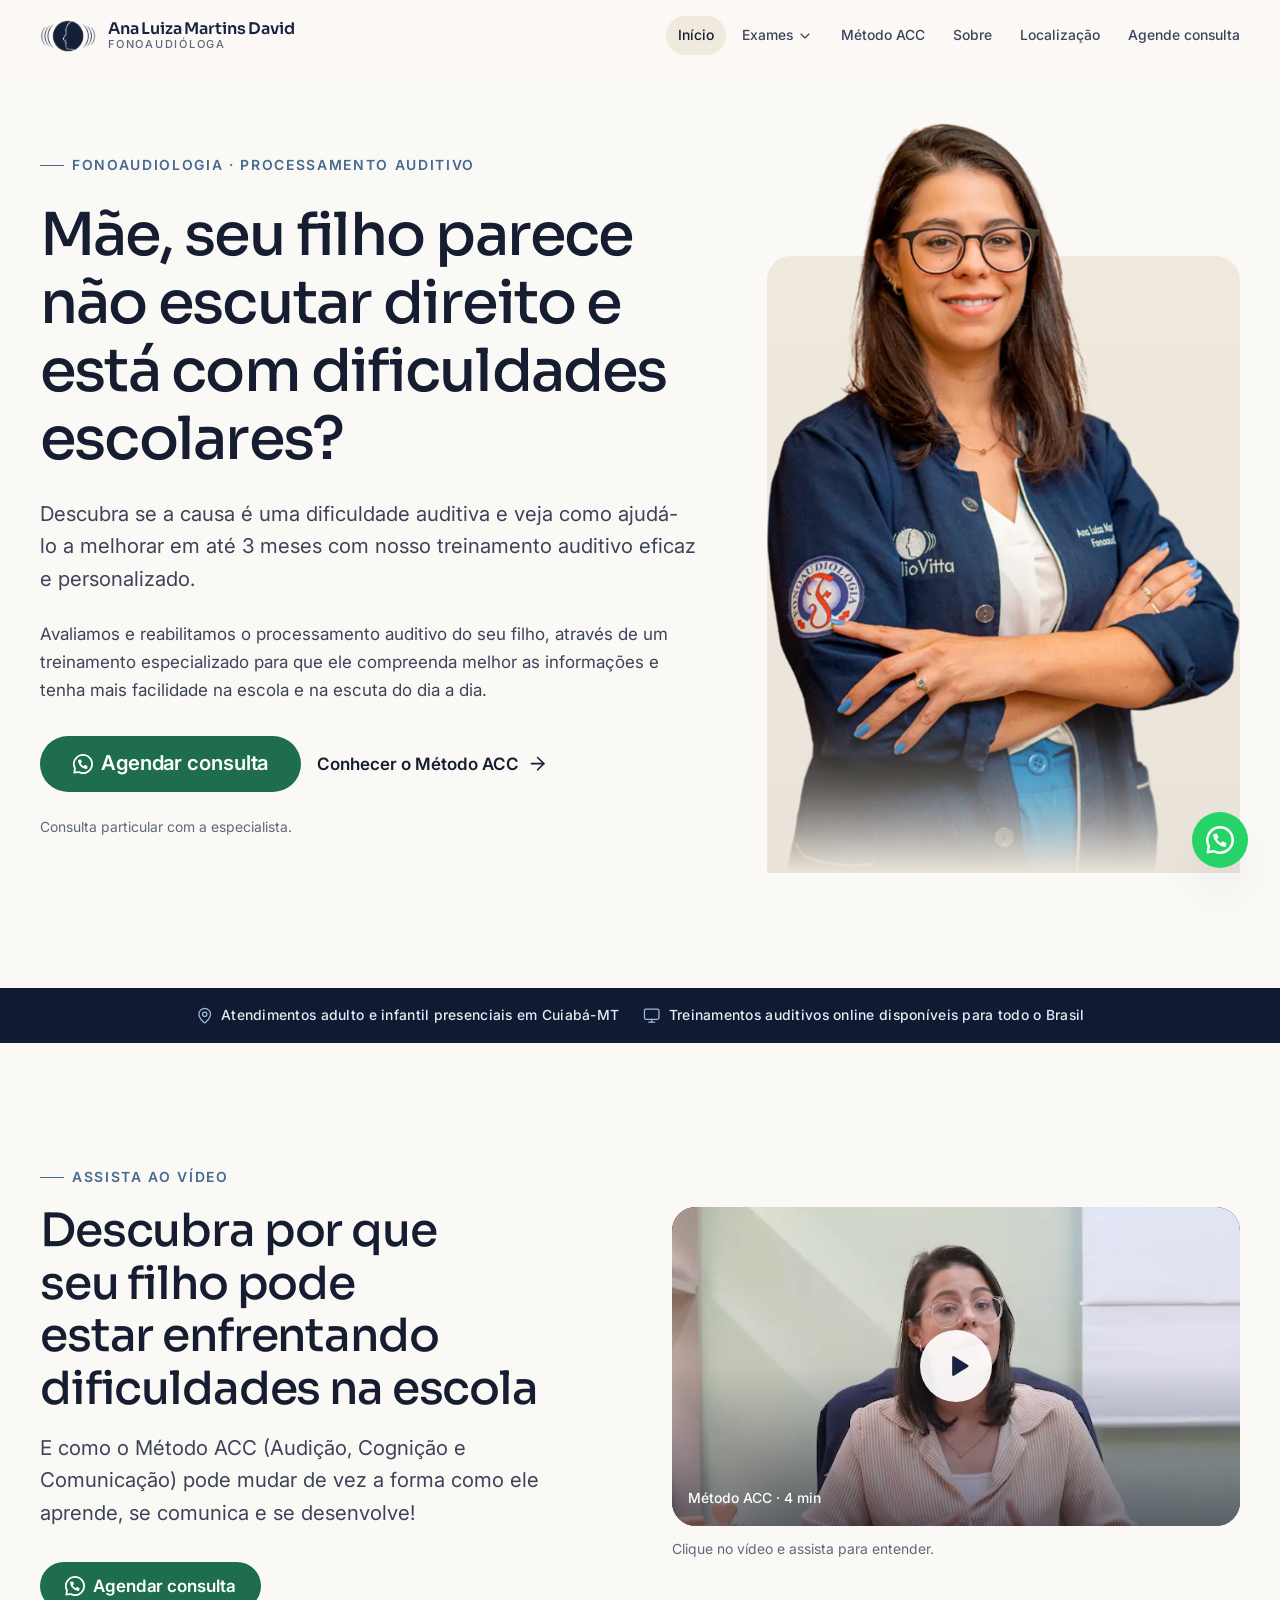
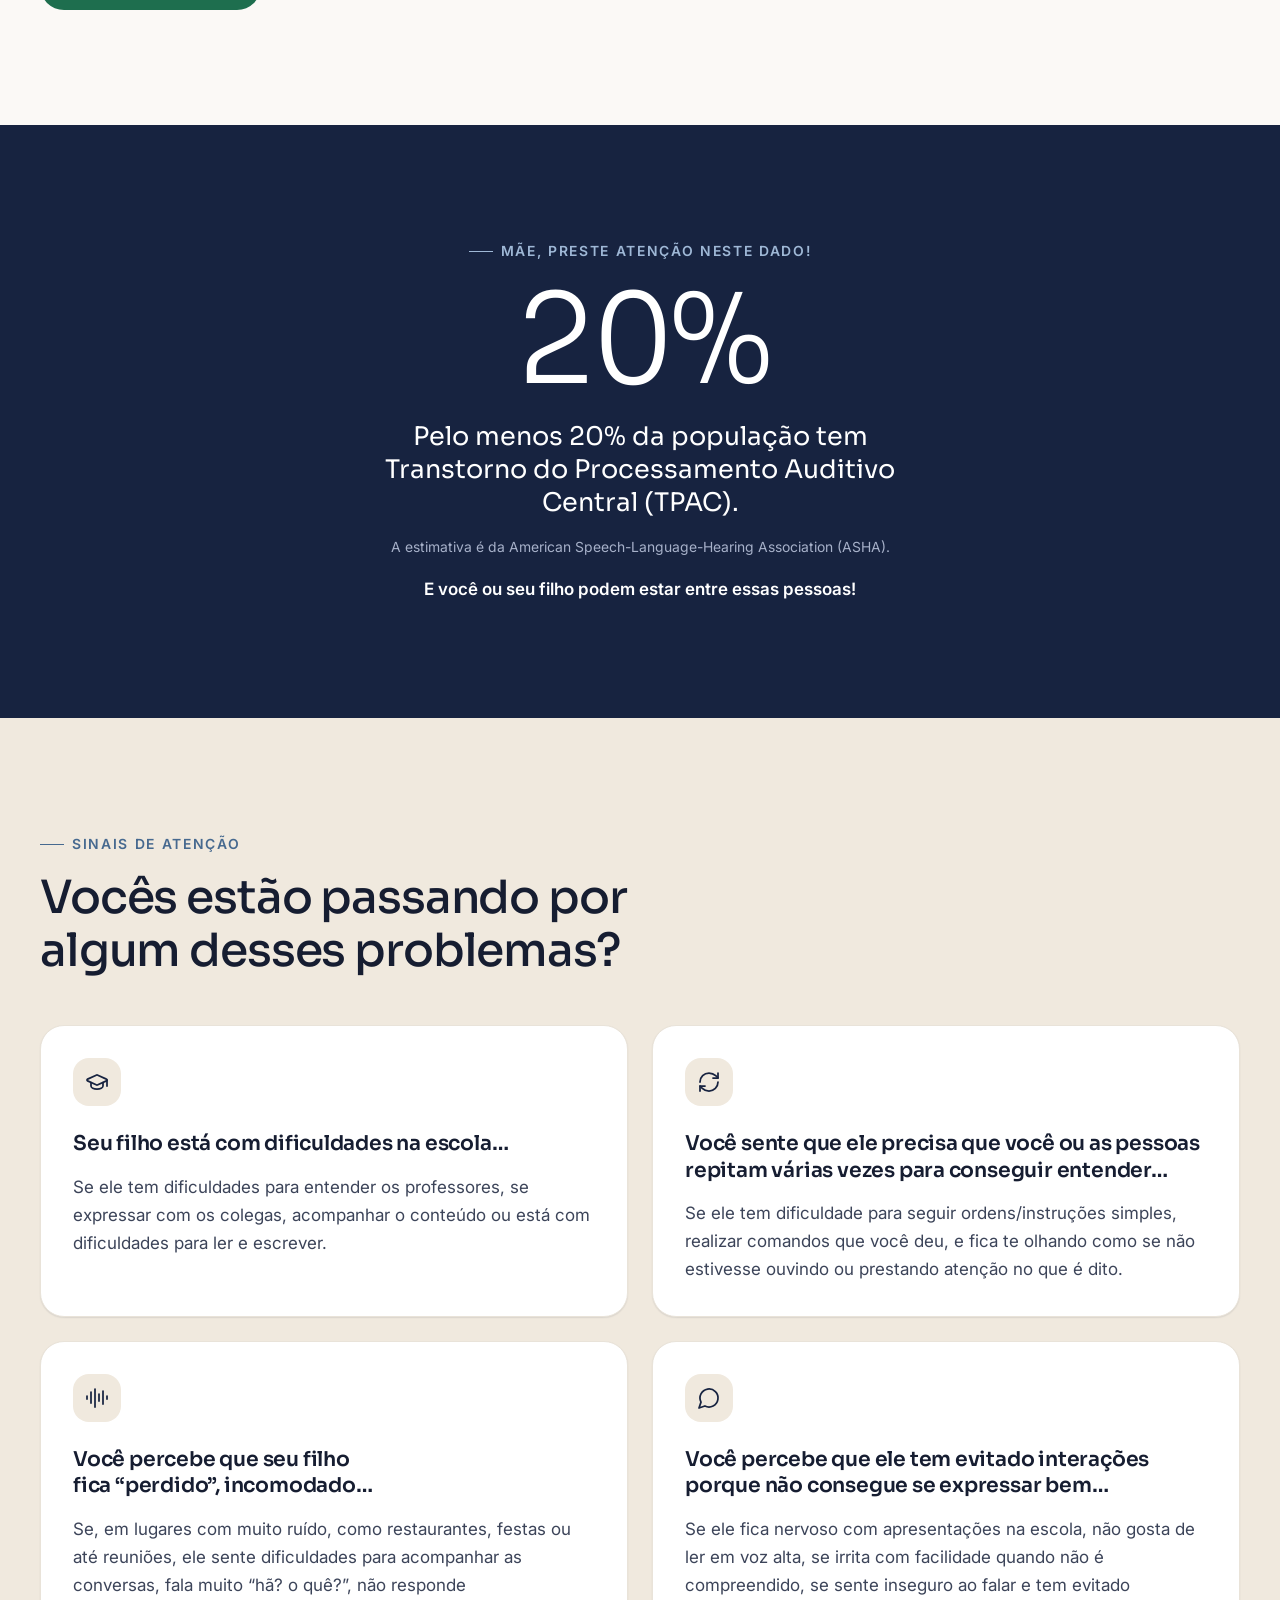
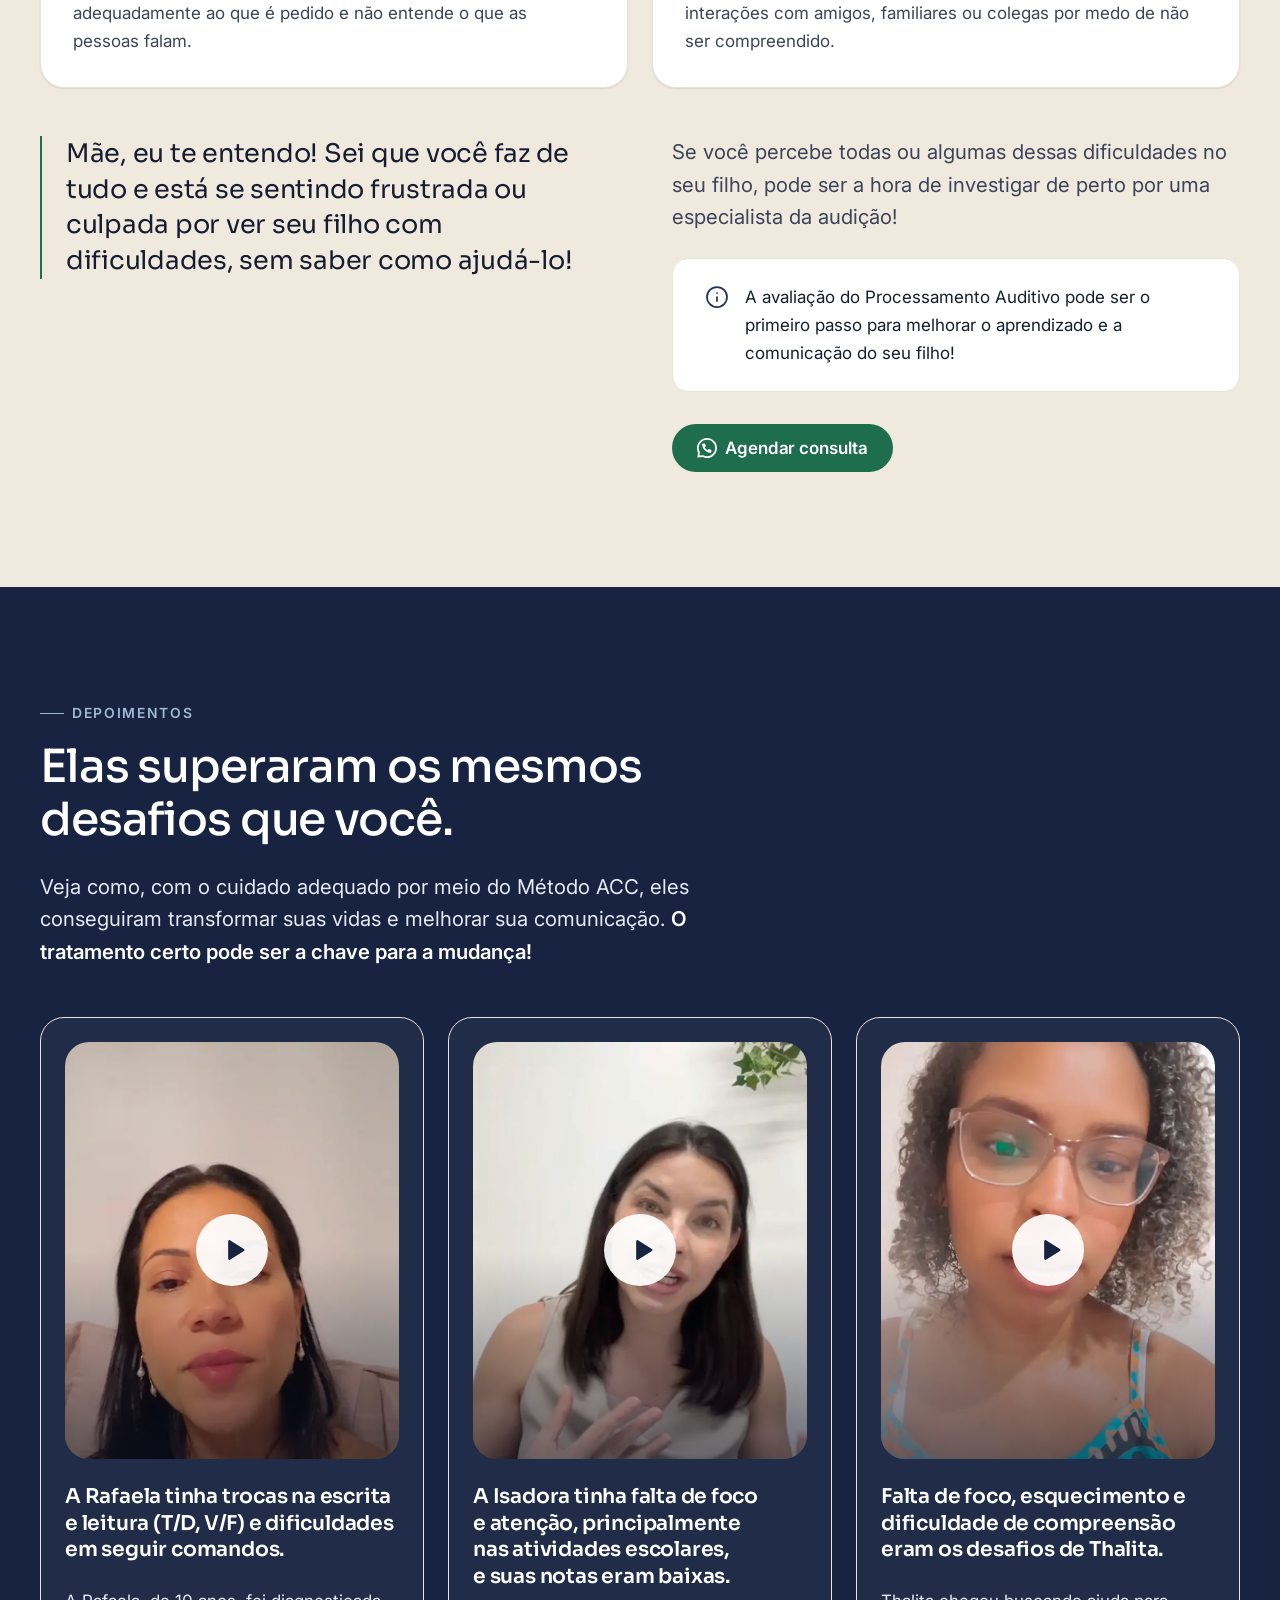
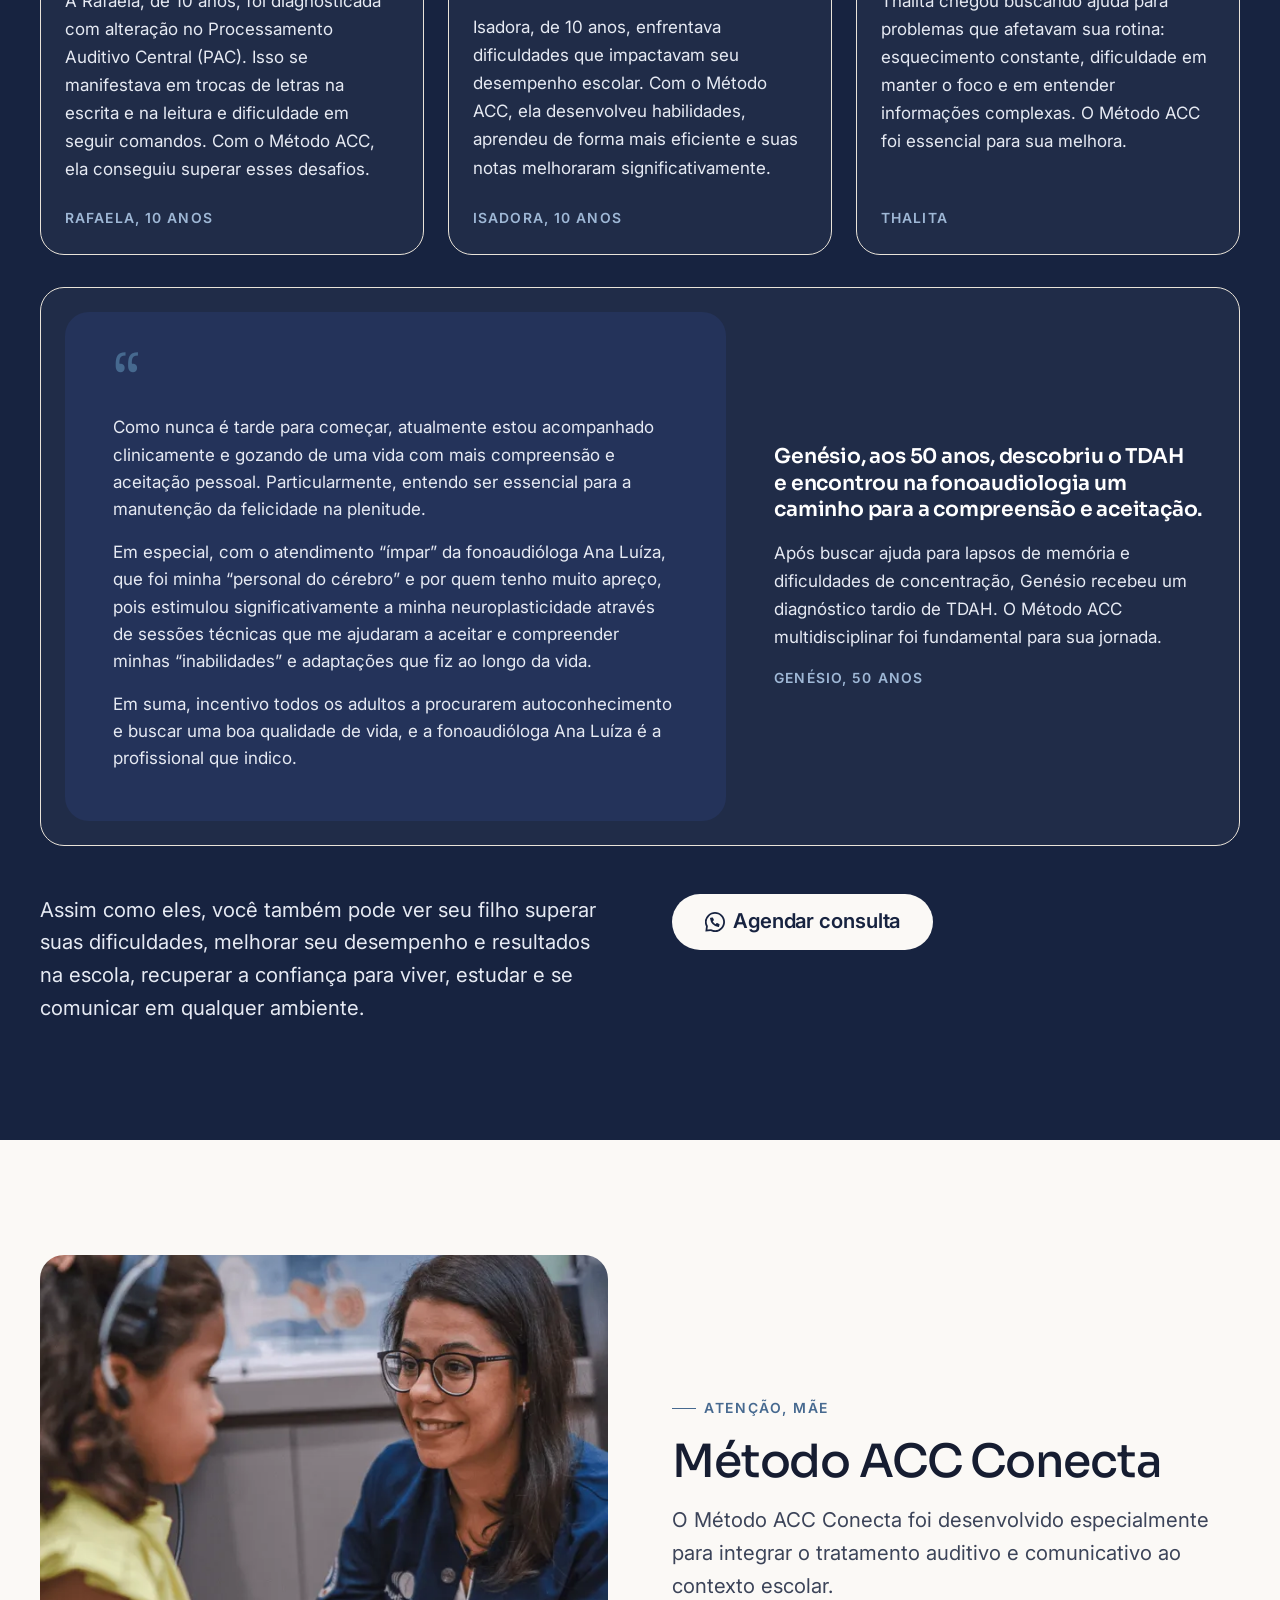
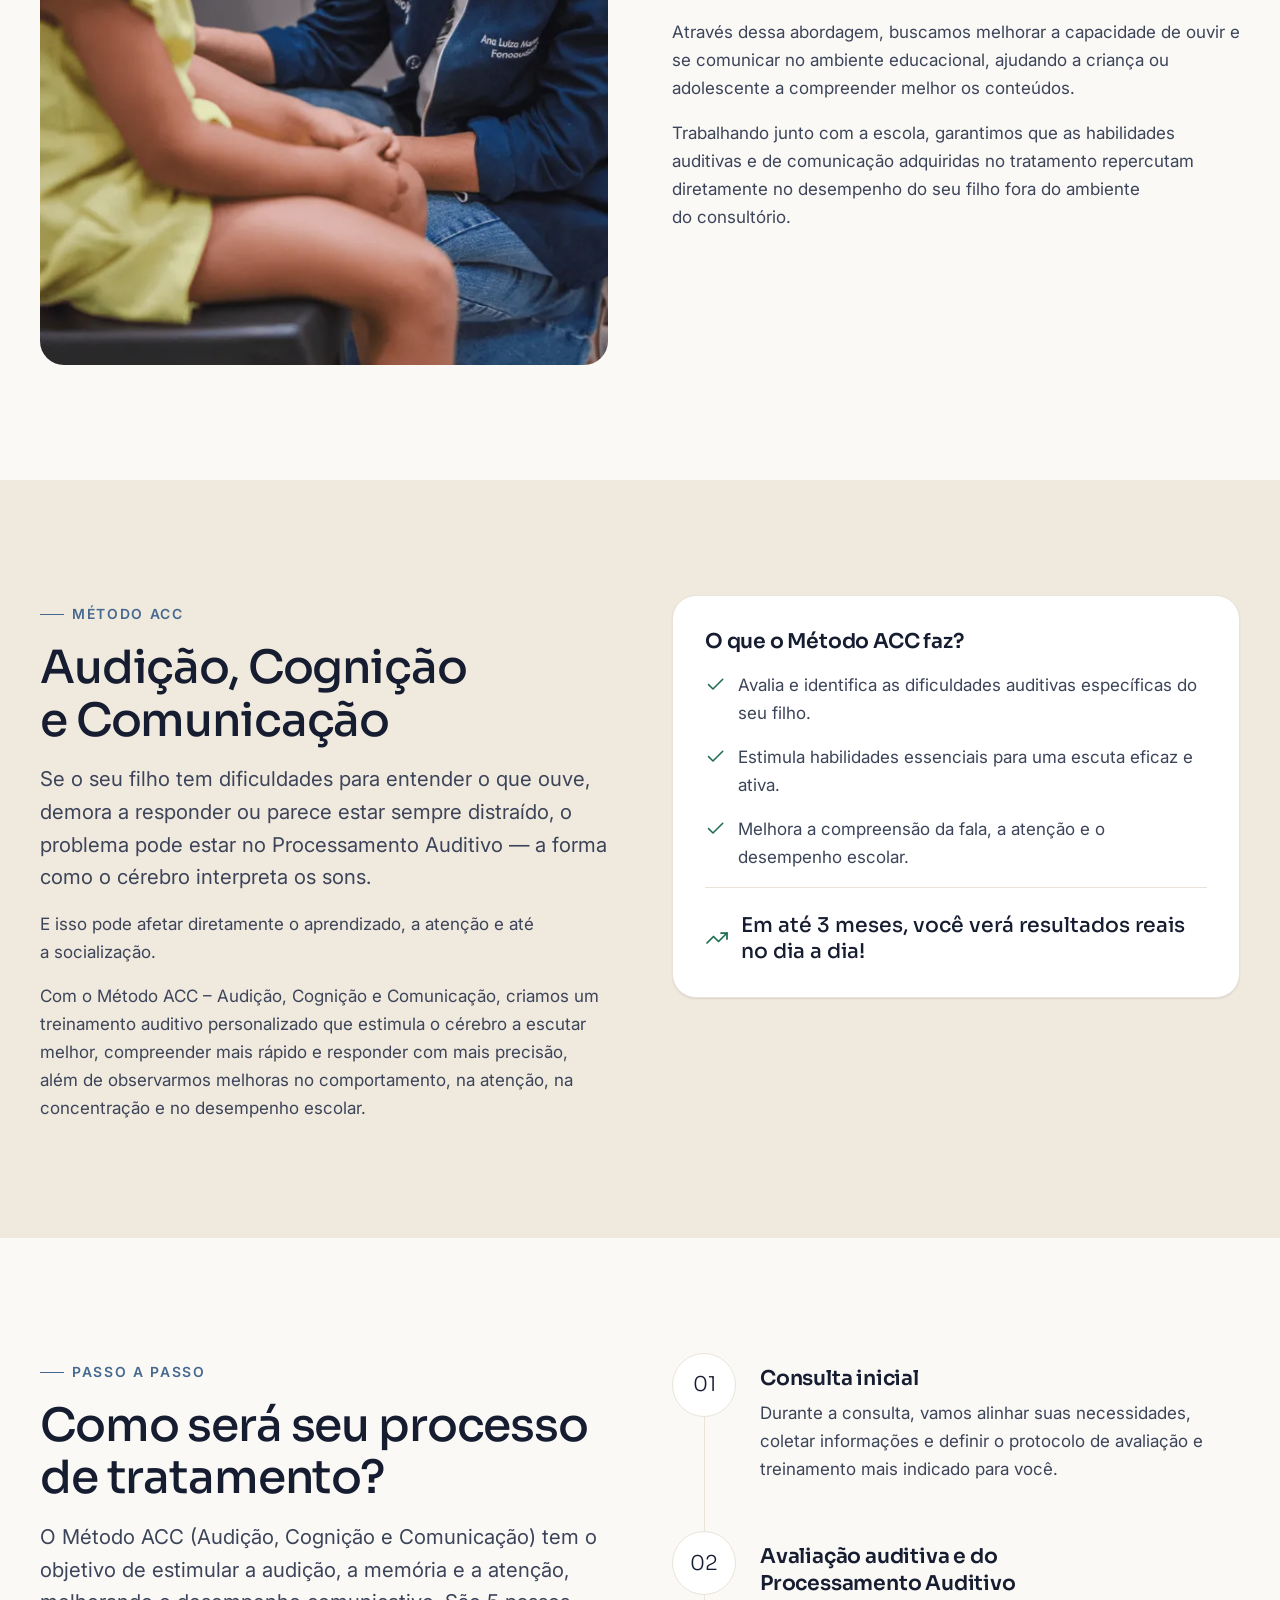
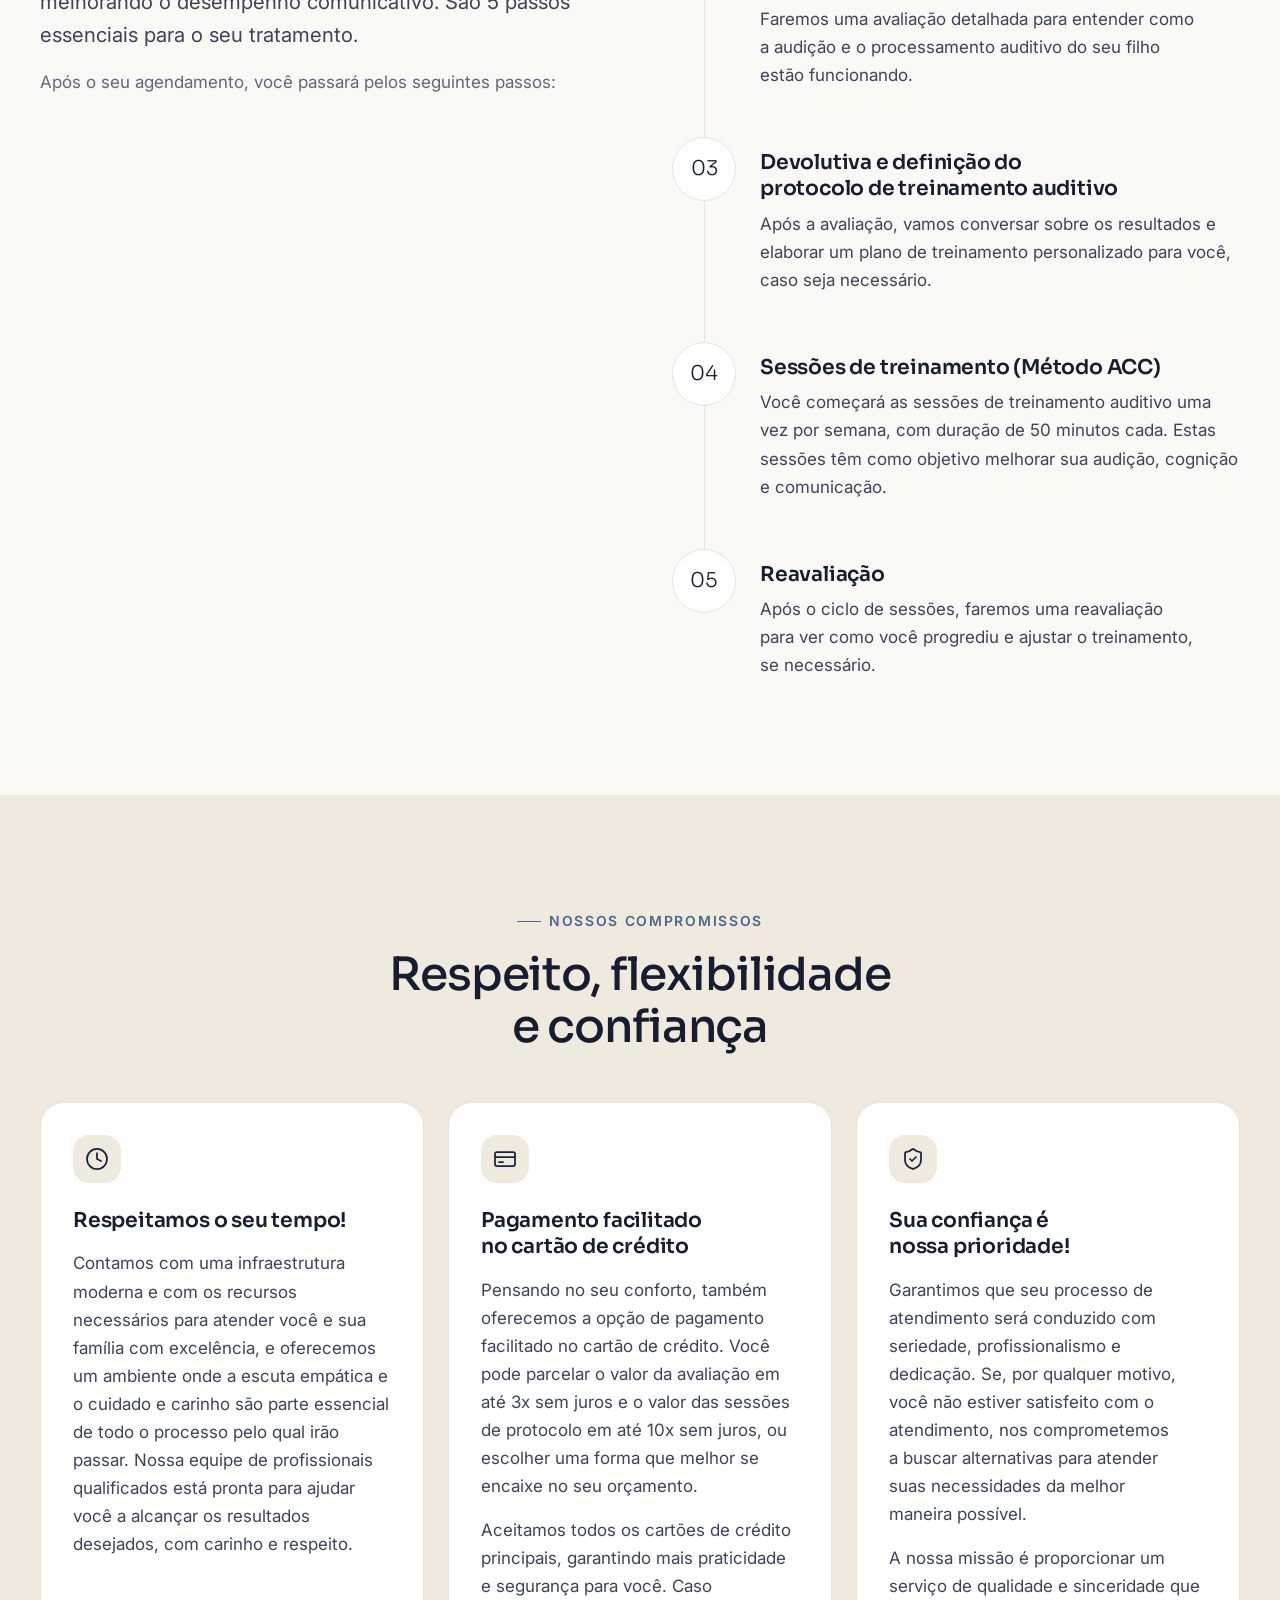
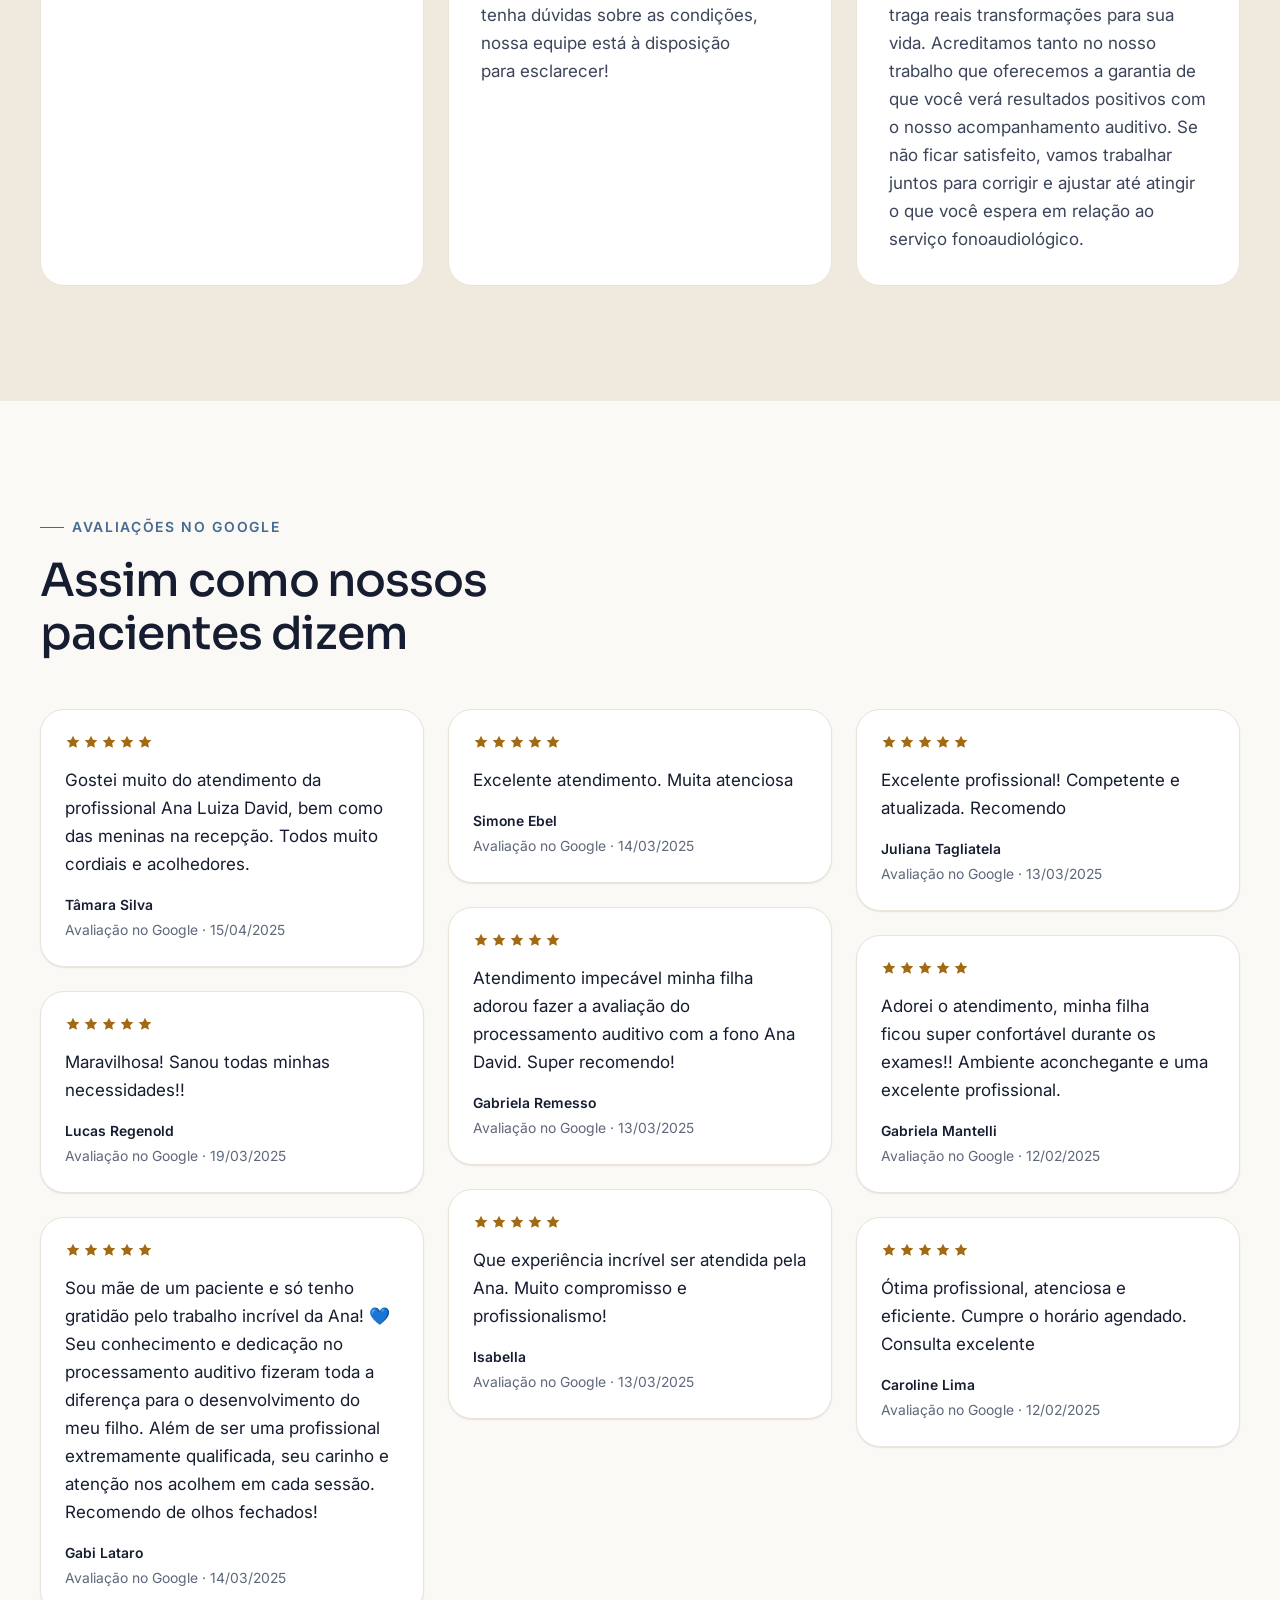
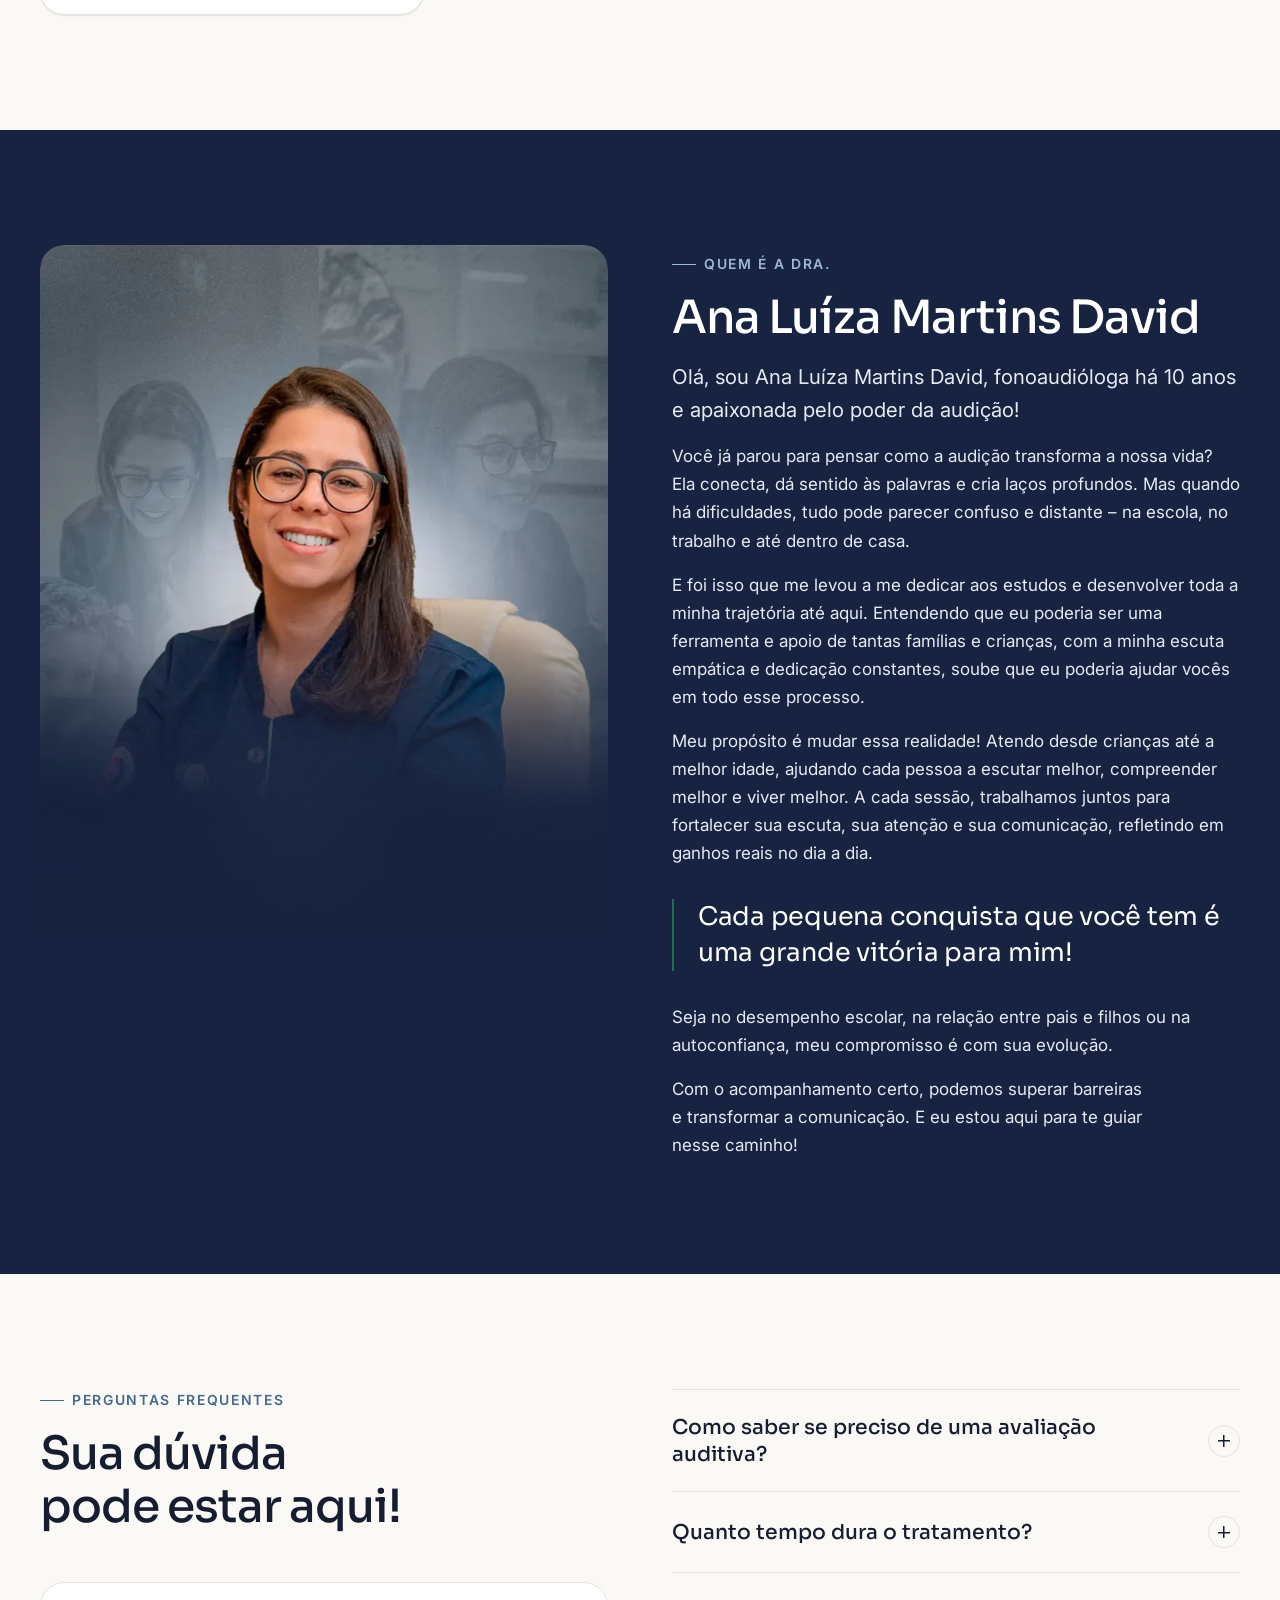
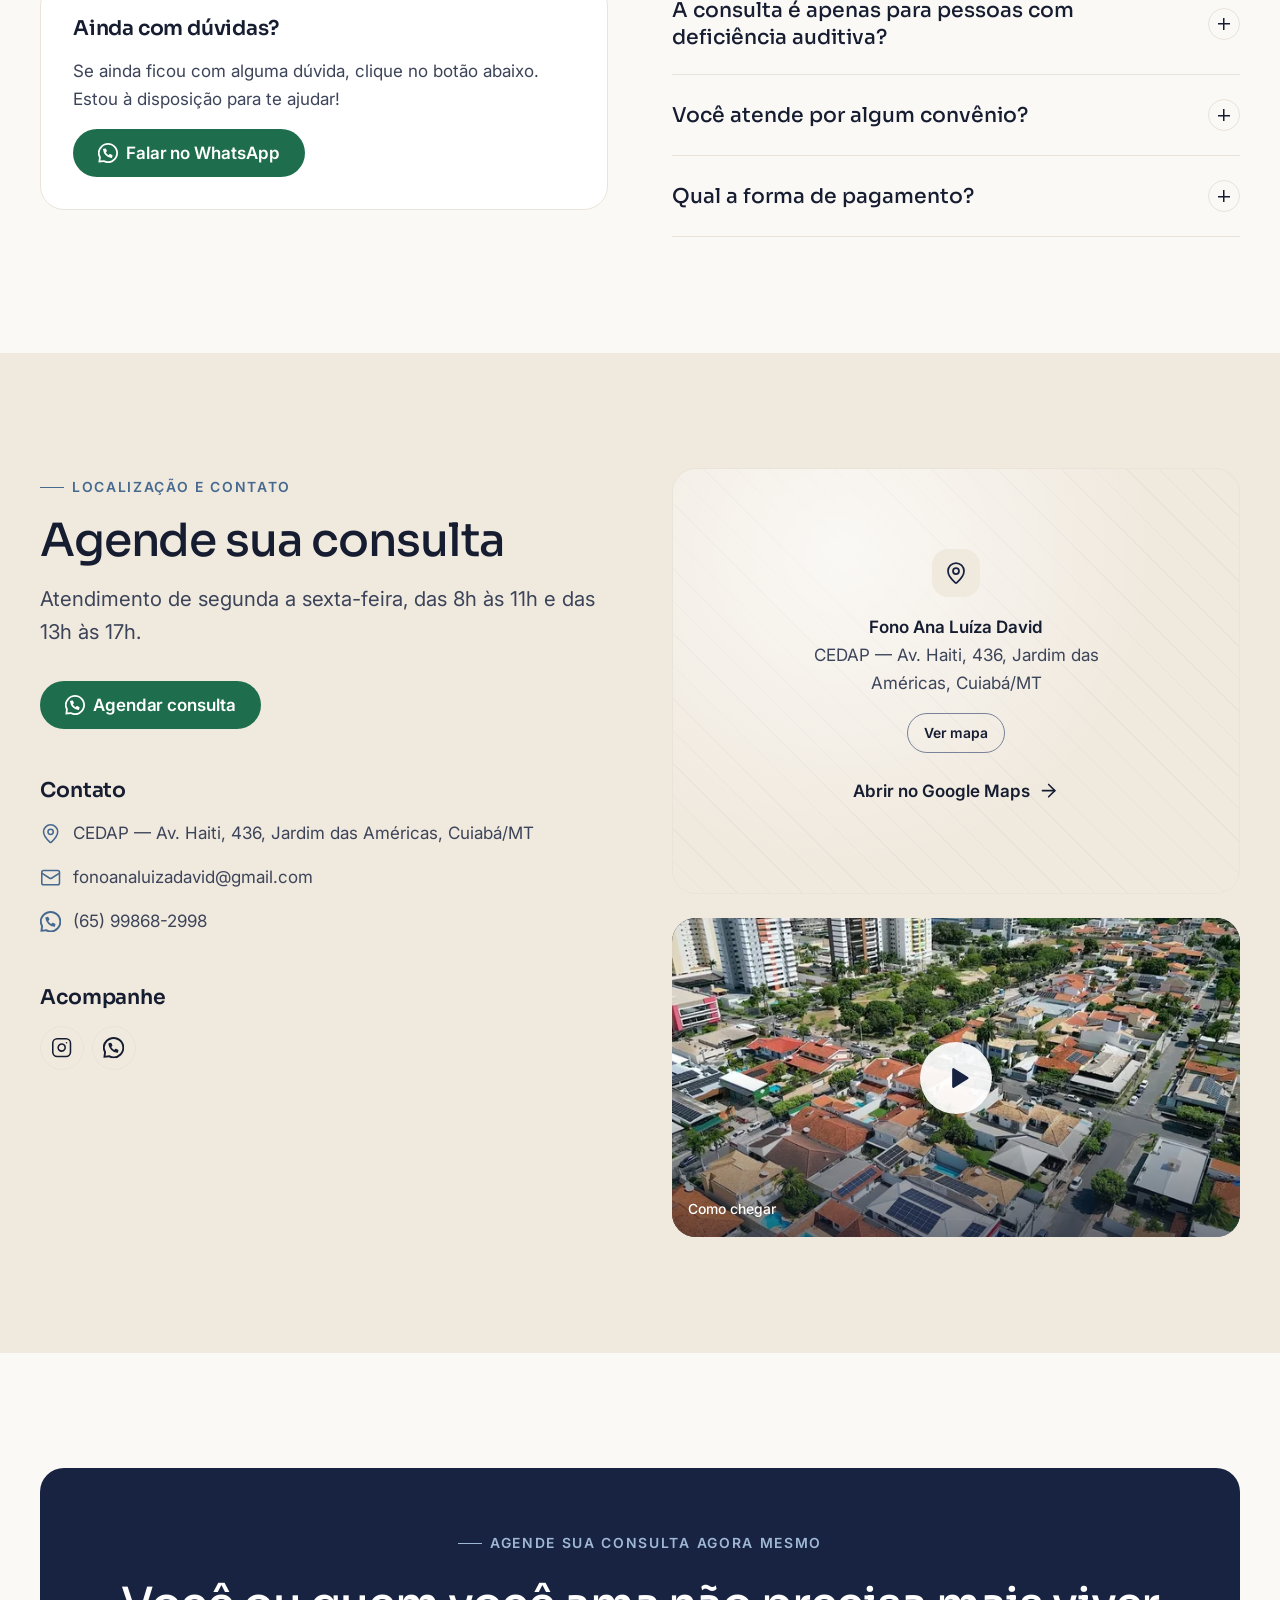
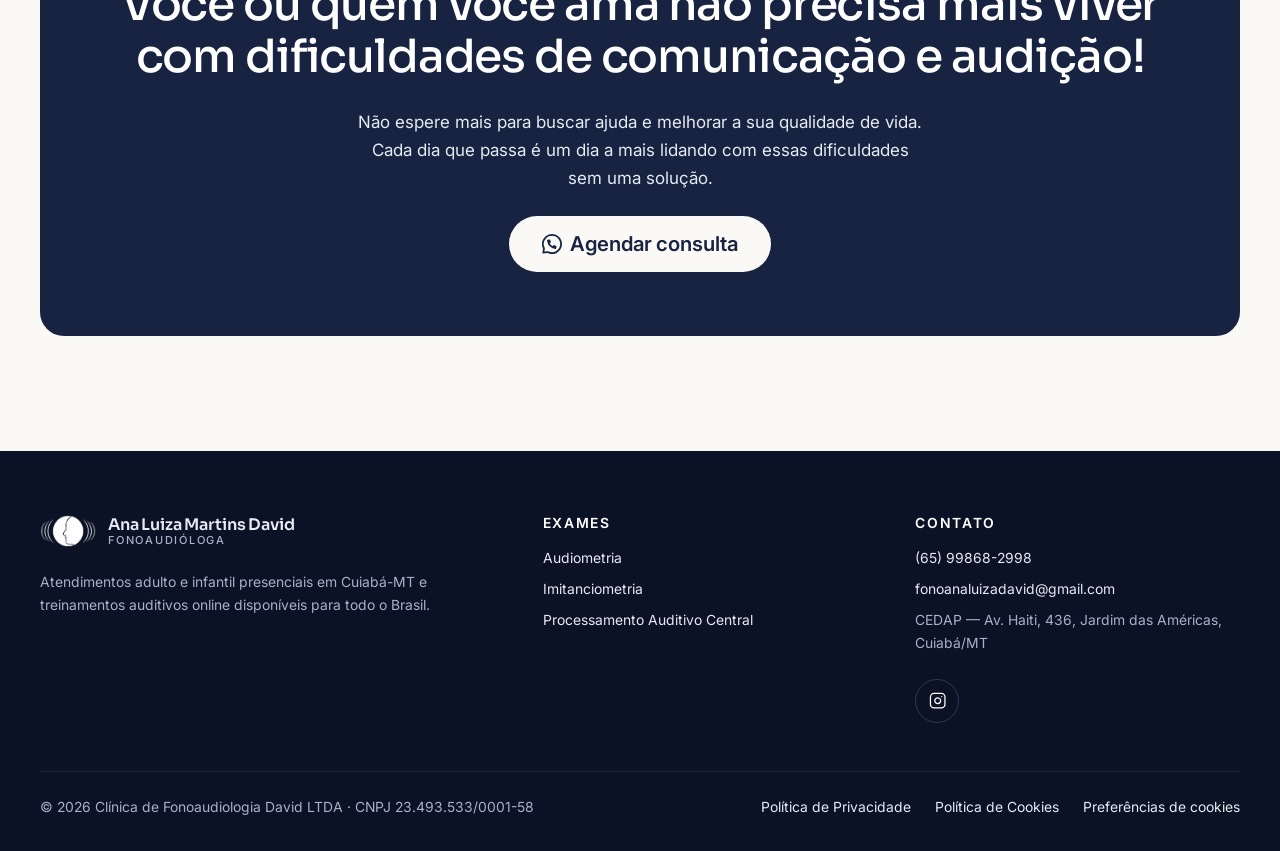
==== commit 2afdeeb0: "Contagem animada de 0 a 20% no dado da ASHA - data-count-to / data-count-suffix: conta na primeira a" ====
--- a/index.html
+++ b/index.html
@@ -194,7 +194,7 @@
       <div class="container">
         <div class="stat" data-reveal>
           <span class="eyebrow" id="dado-titulo">Mãe, preste atenção neste dado!</span>
-          <p class="stat__value">20%</p>
+          <p class="stat__value" data-count-to="20" data-count-suffix="%">20%</p>
           <p class="stat__label">Pelo menos 20% da população tem Transtorno do Processamento Auditivo Central (TPAC).</p>
           <p class="stat__source">A estimativa é da American Speech-Language-Hearing Association (ASHA).</p>
           <p class="stat__note">E você ou seu filho podem estar entre essas pessoas!</p>
--- a/assets/css/styles.css
+++ b/assets/css/styles.css
@@ -400,6 +400,7 @@
   line-height: 1;
   letter-spacing: -0.05em;
   color: var(--color-heading);
+  font-variant-numeric: tabular-nums; /* dígitos de largura fixa: a contagem não "pula" */
 }
 .stat__label { font-size: var(--step-2); font-family: var(--font-display); color: var(--color-heading); max-width: 30ch; line-height: var(--leading-snug); }
 .stat__source { font-size: var(--step--1); color: var(--color-muted); }
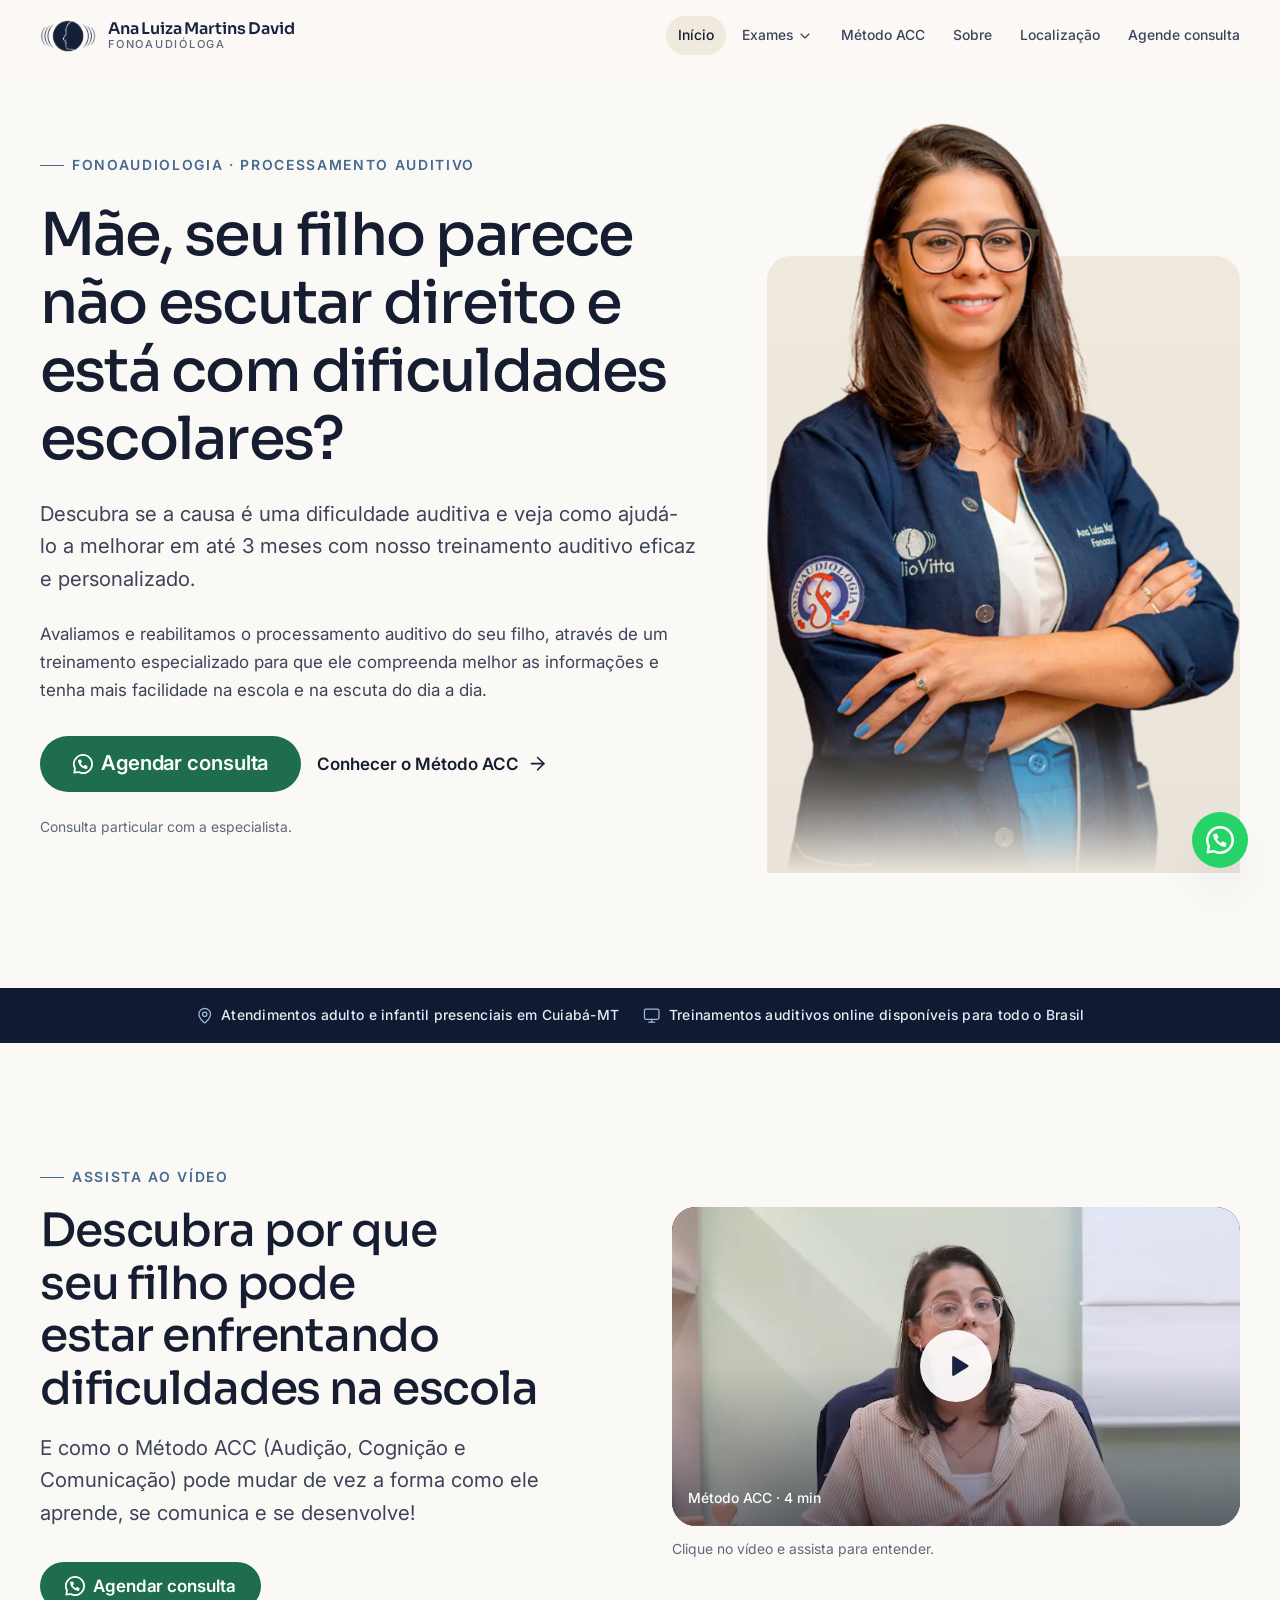
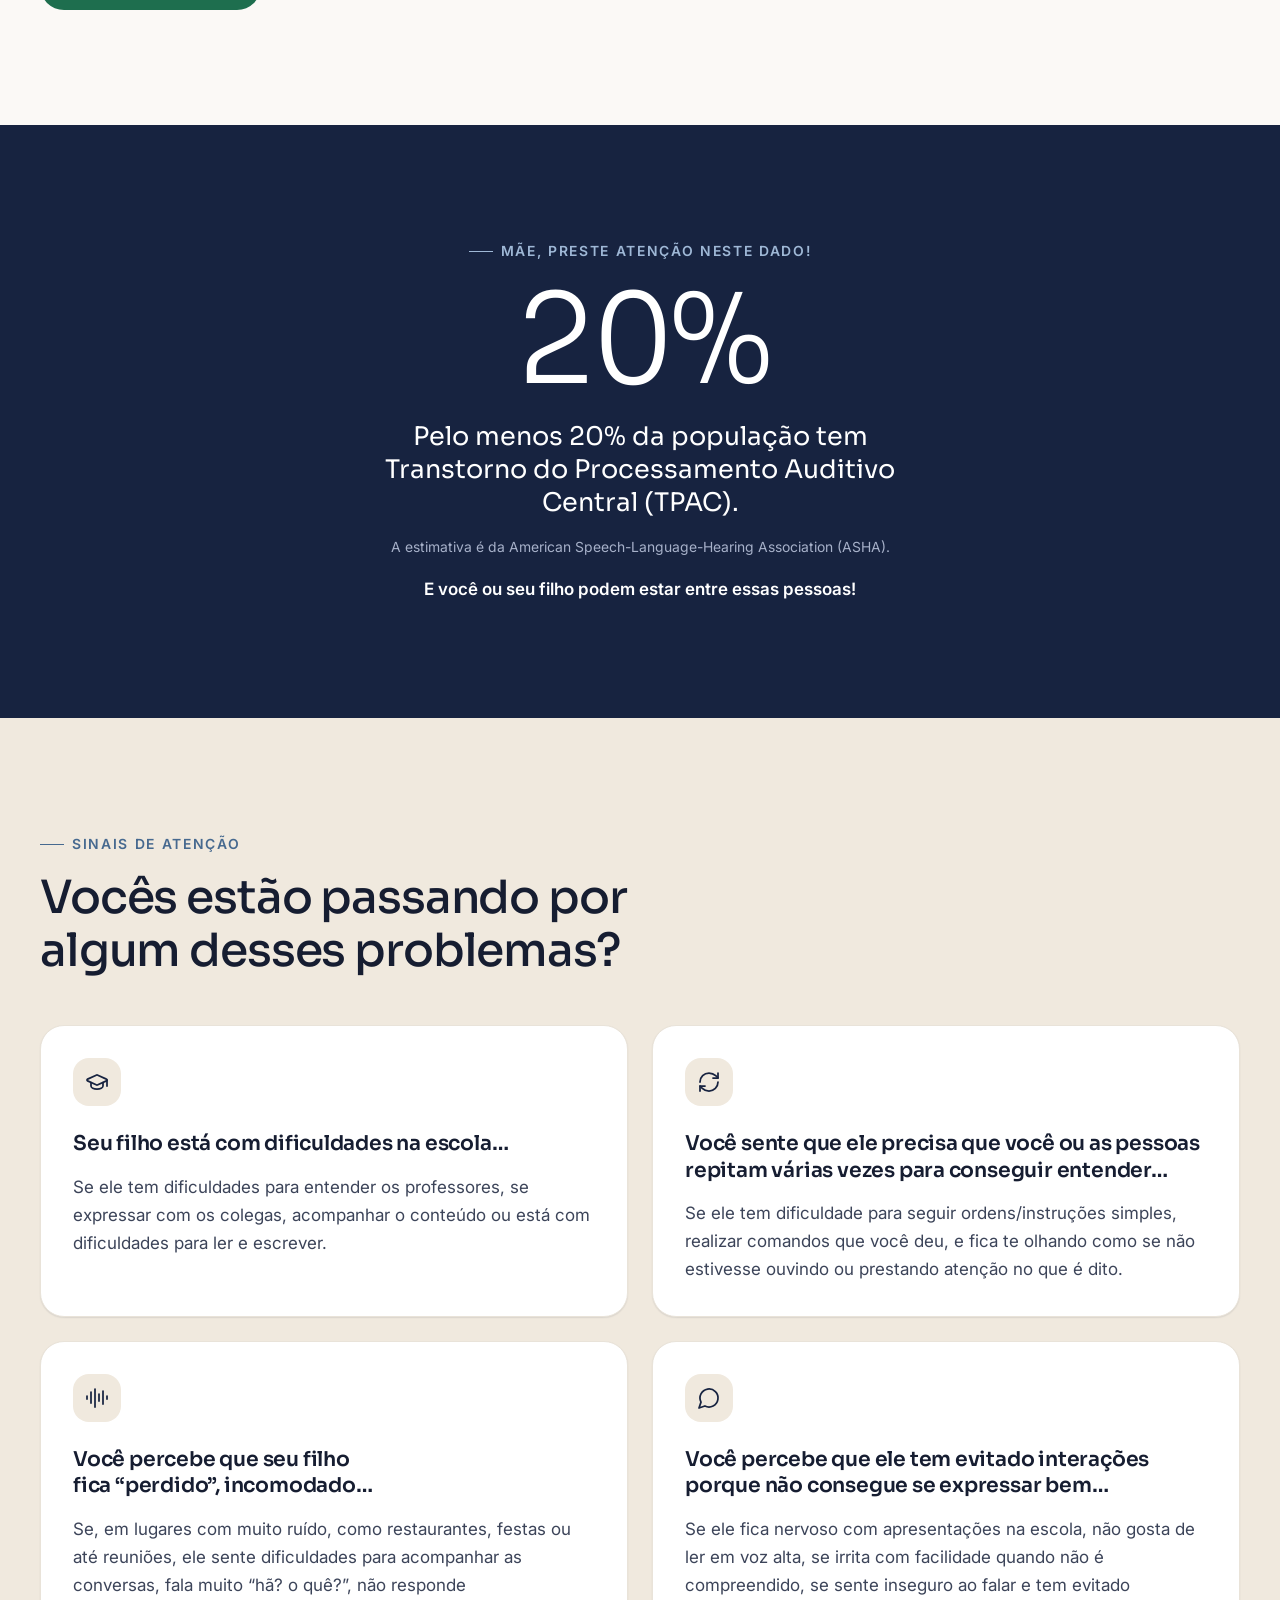
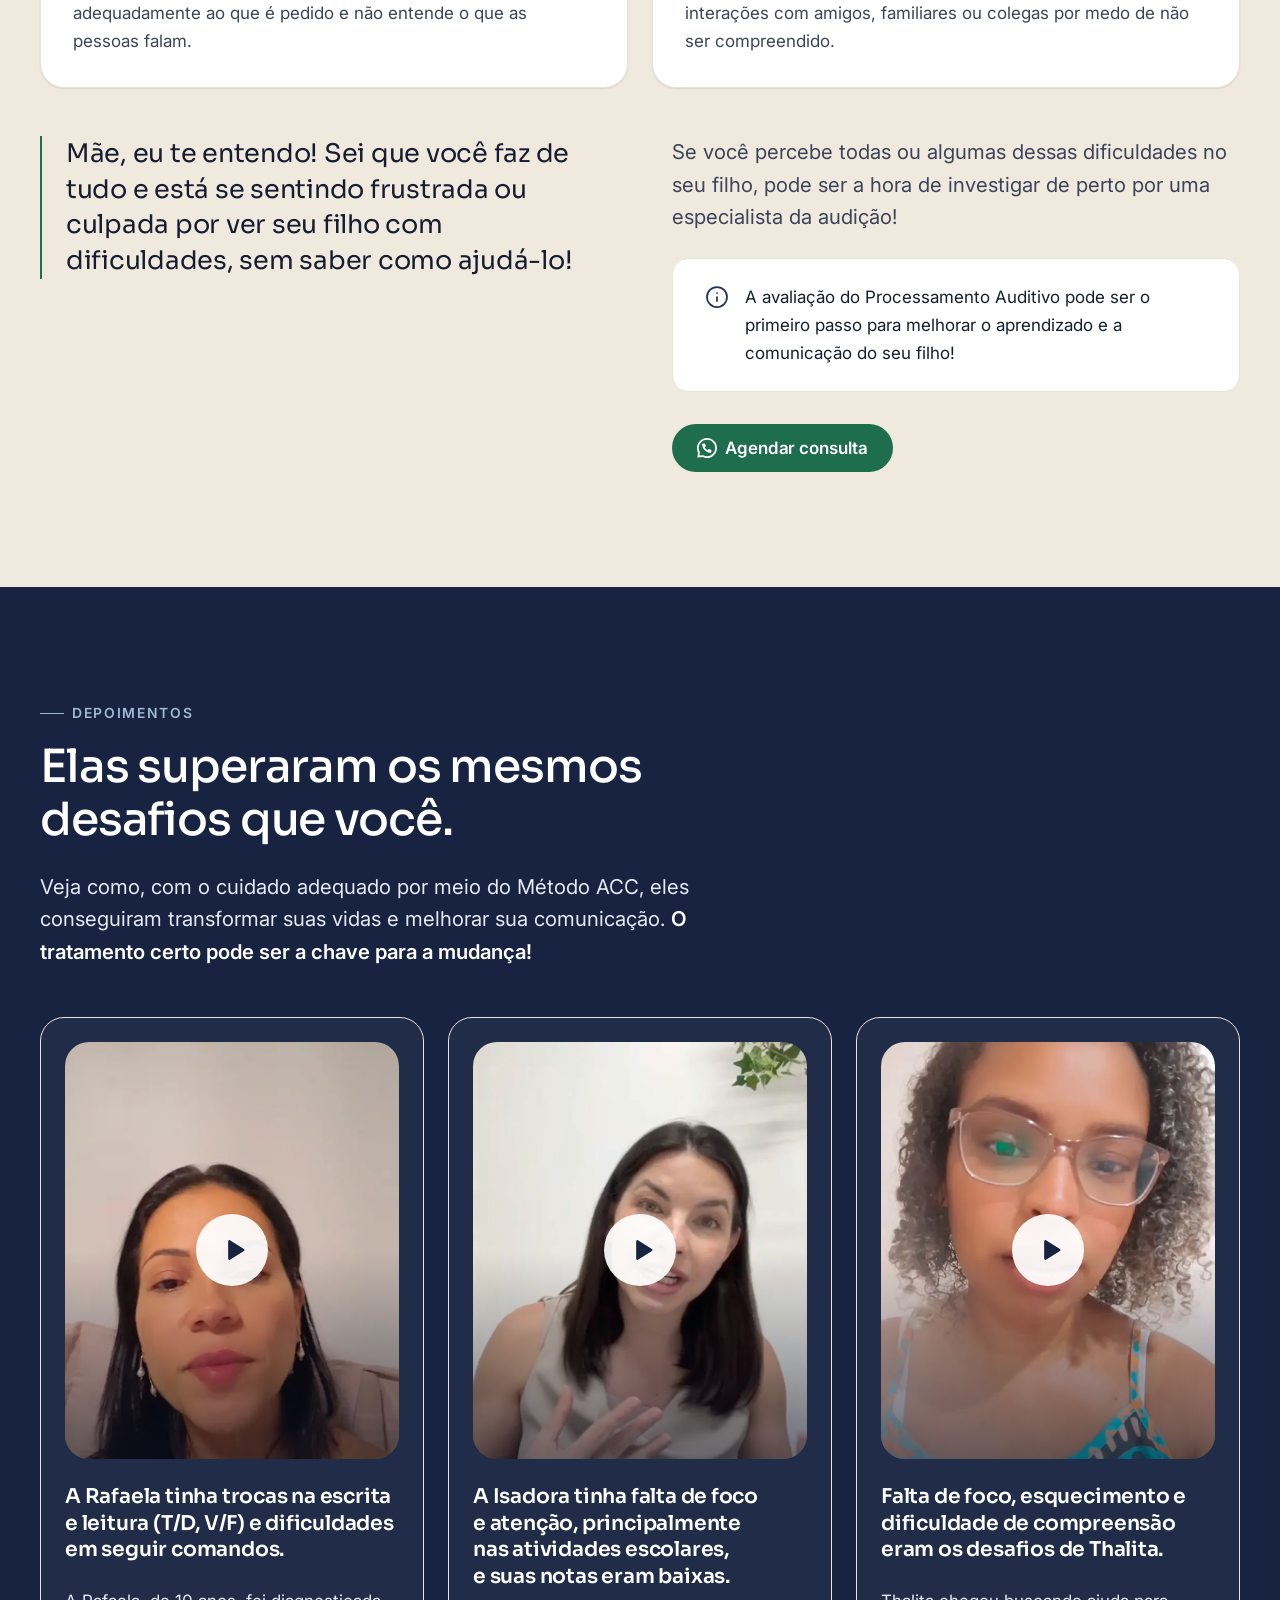
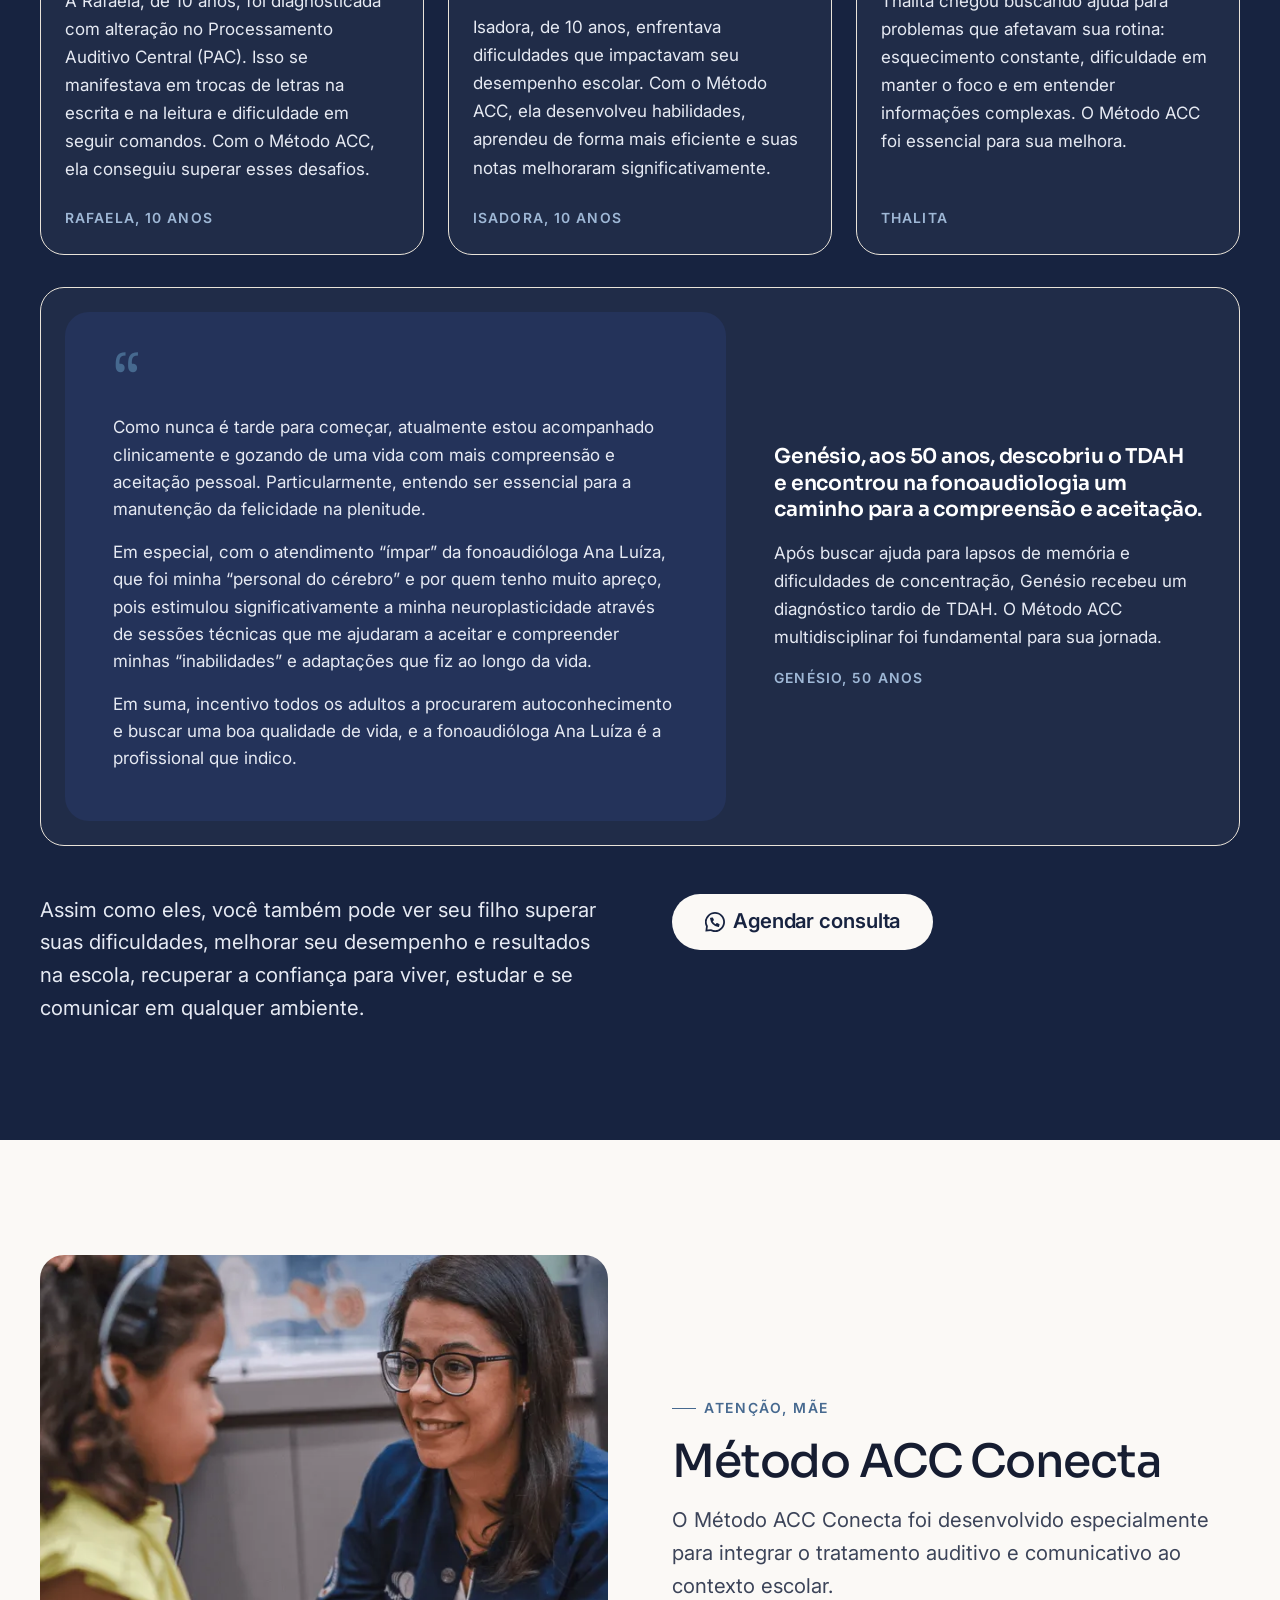
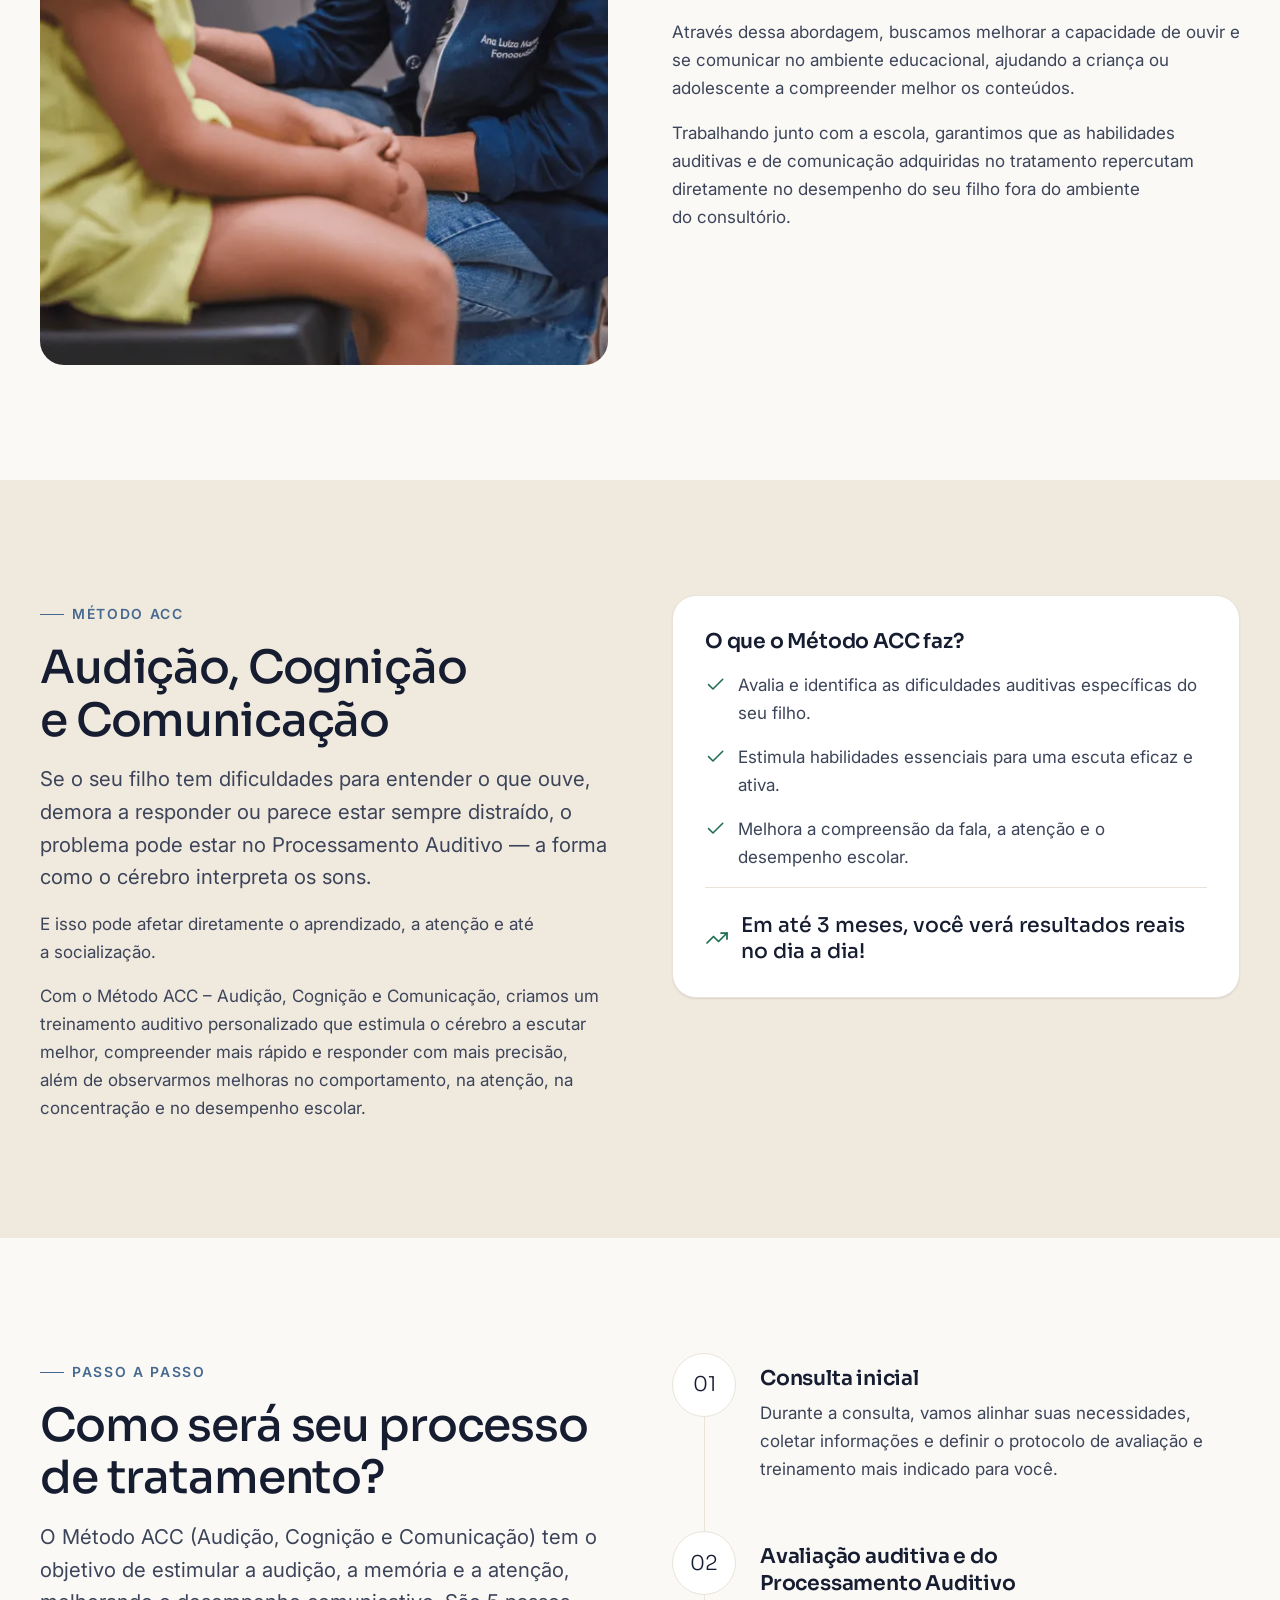
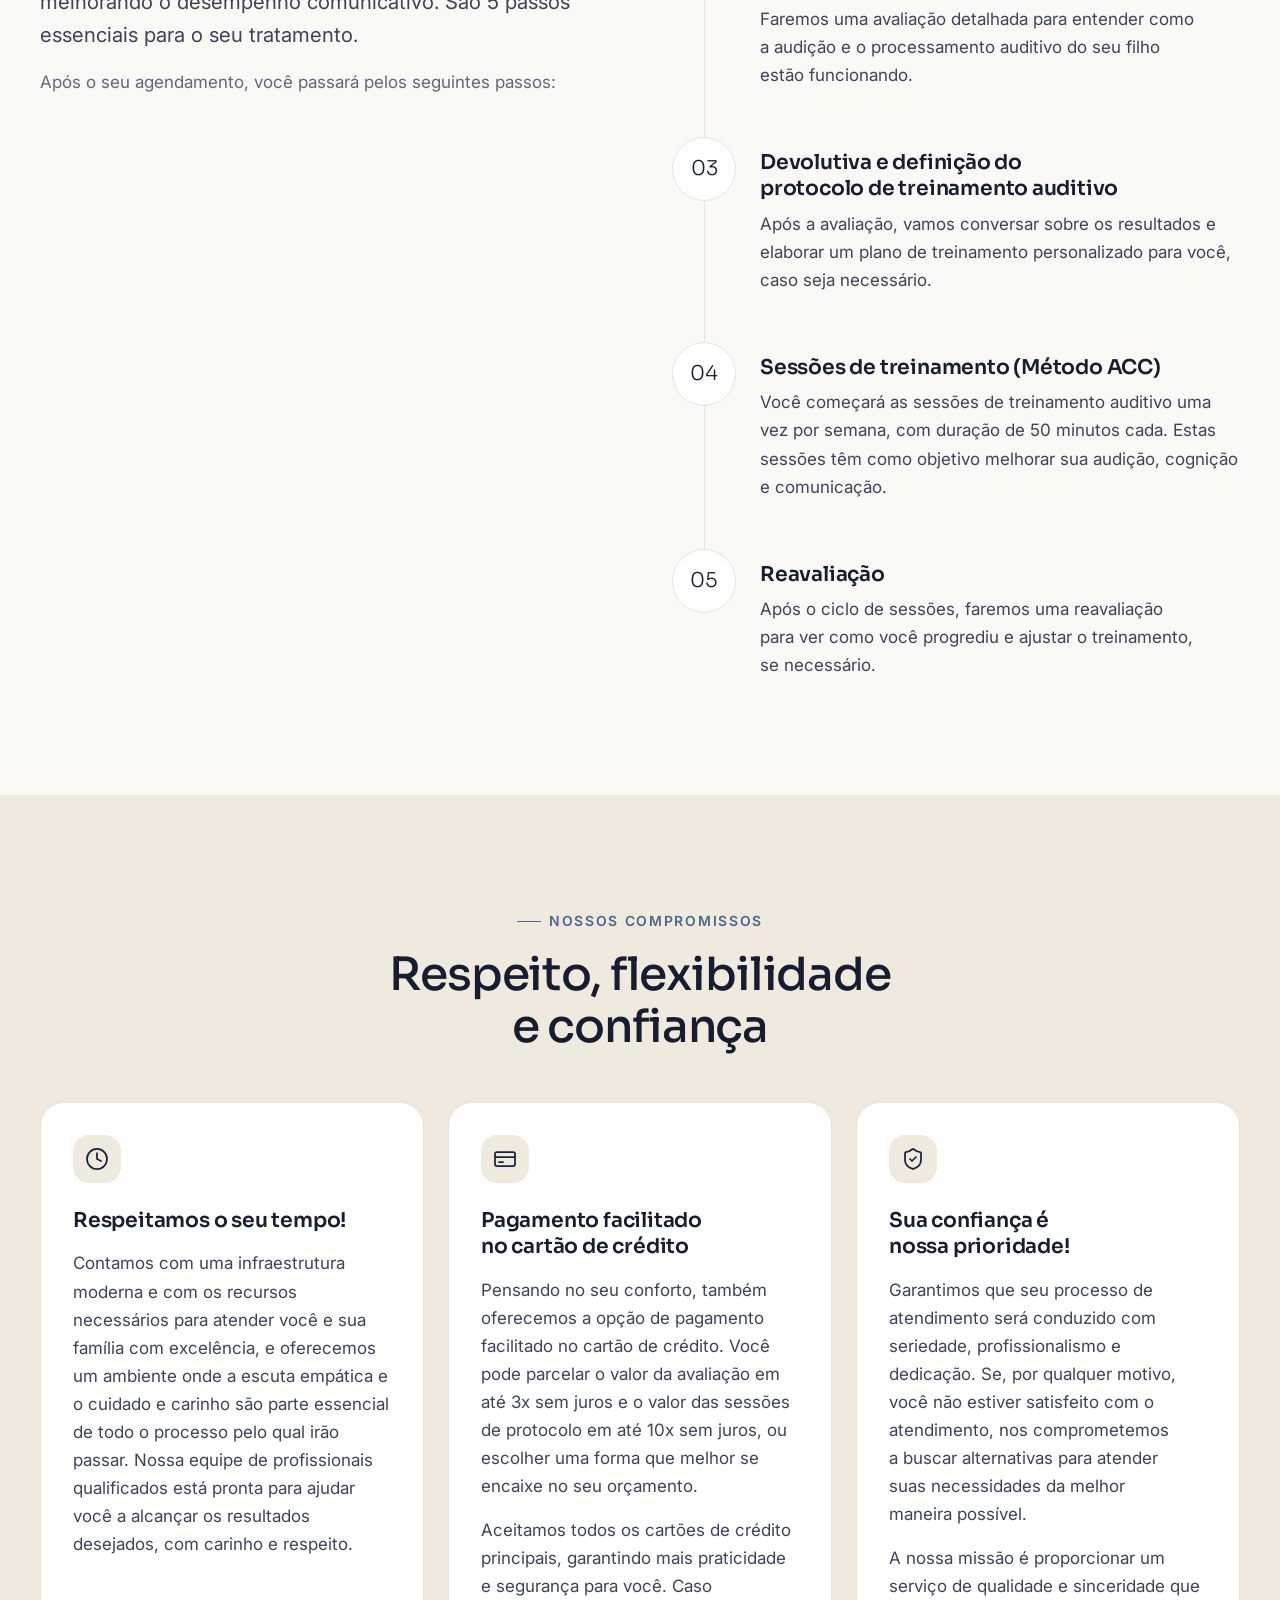
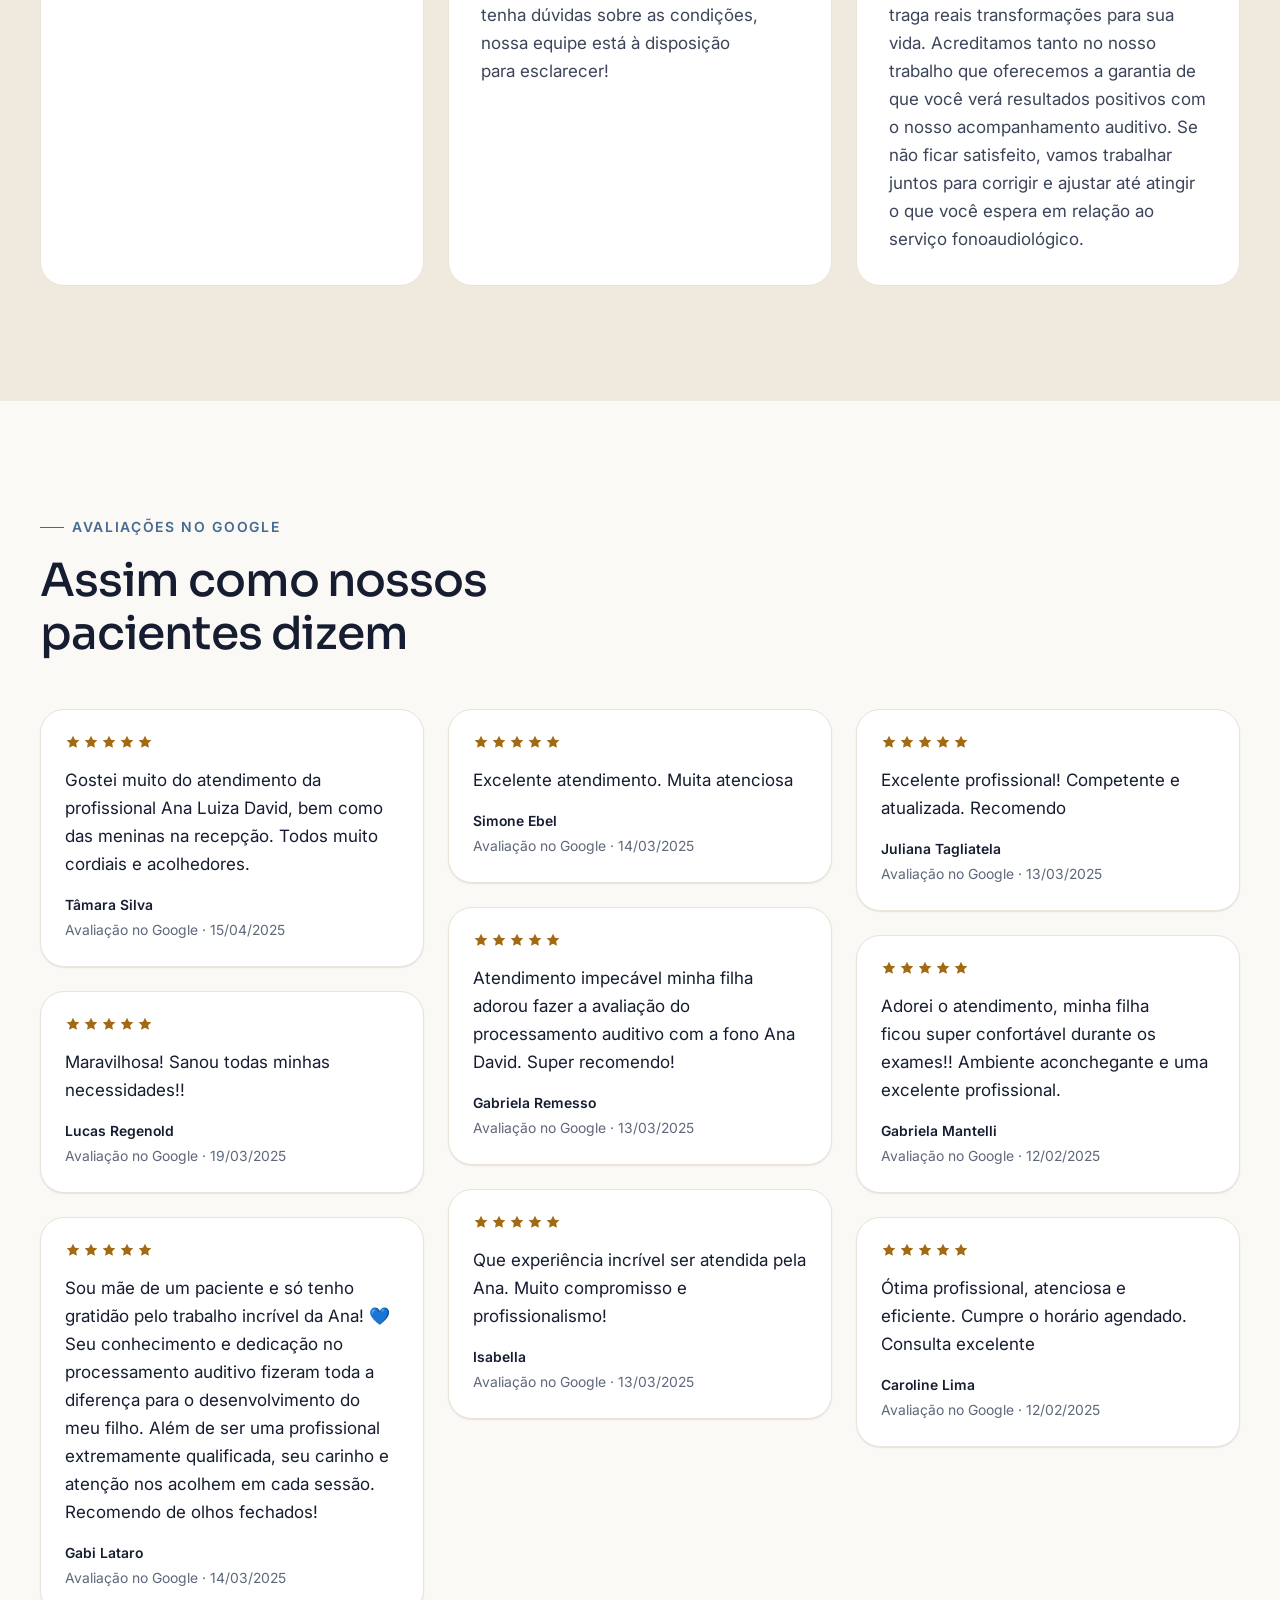
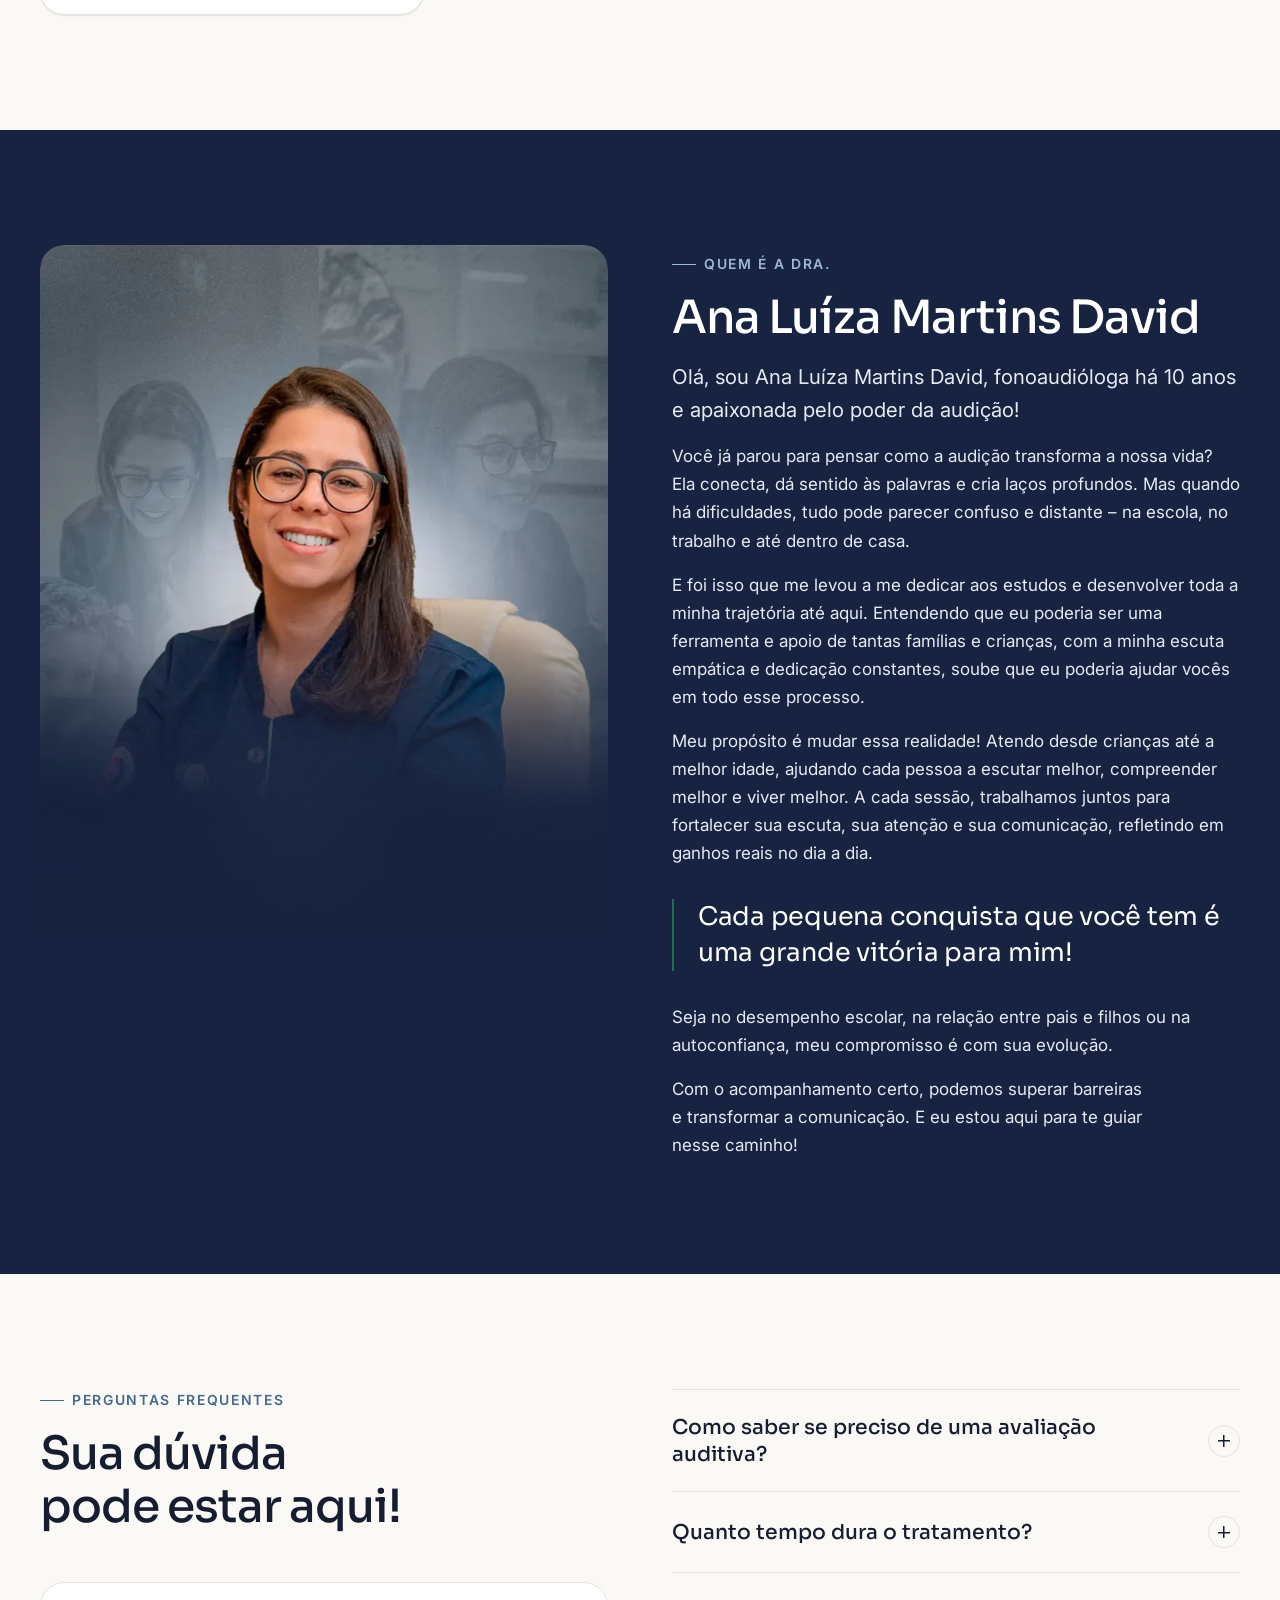
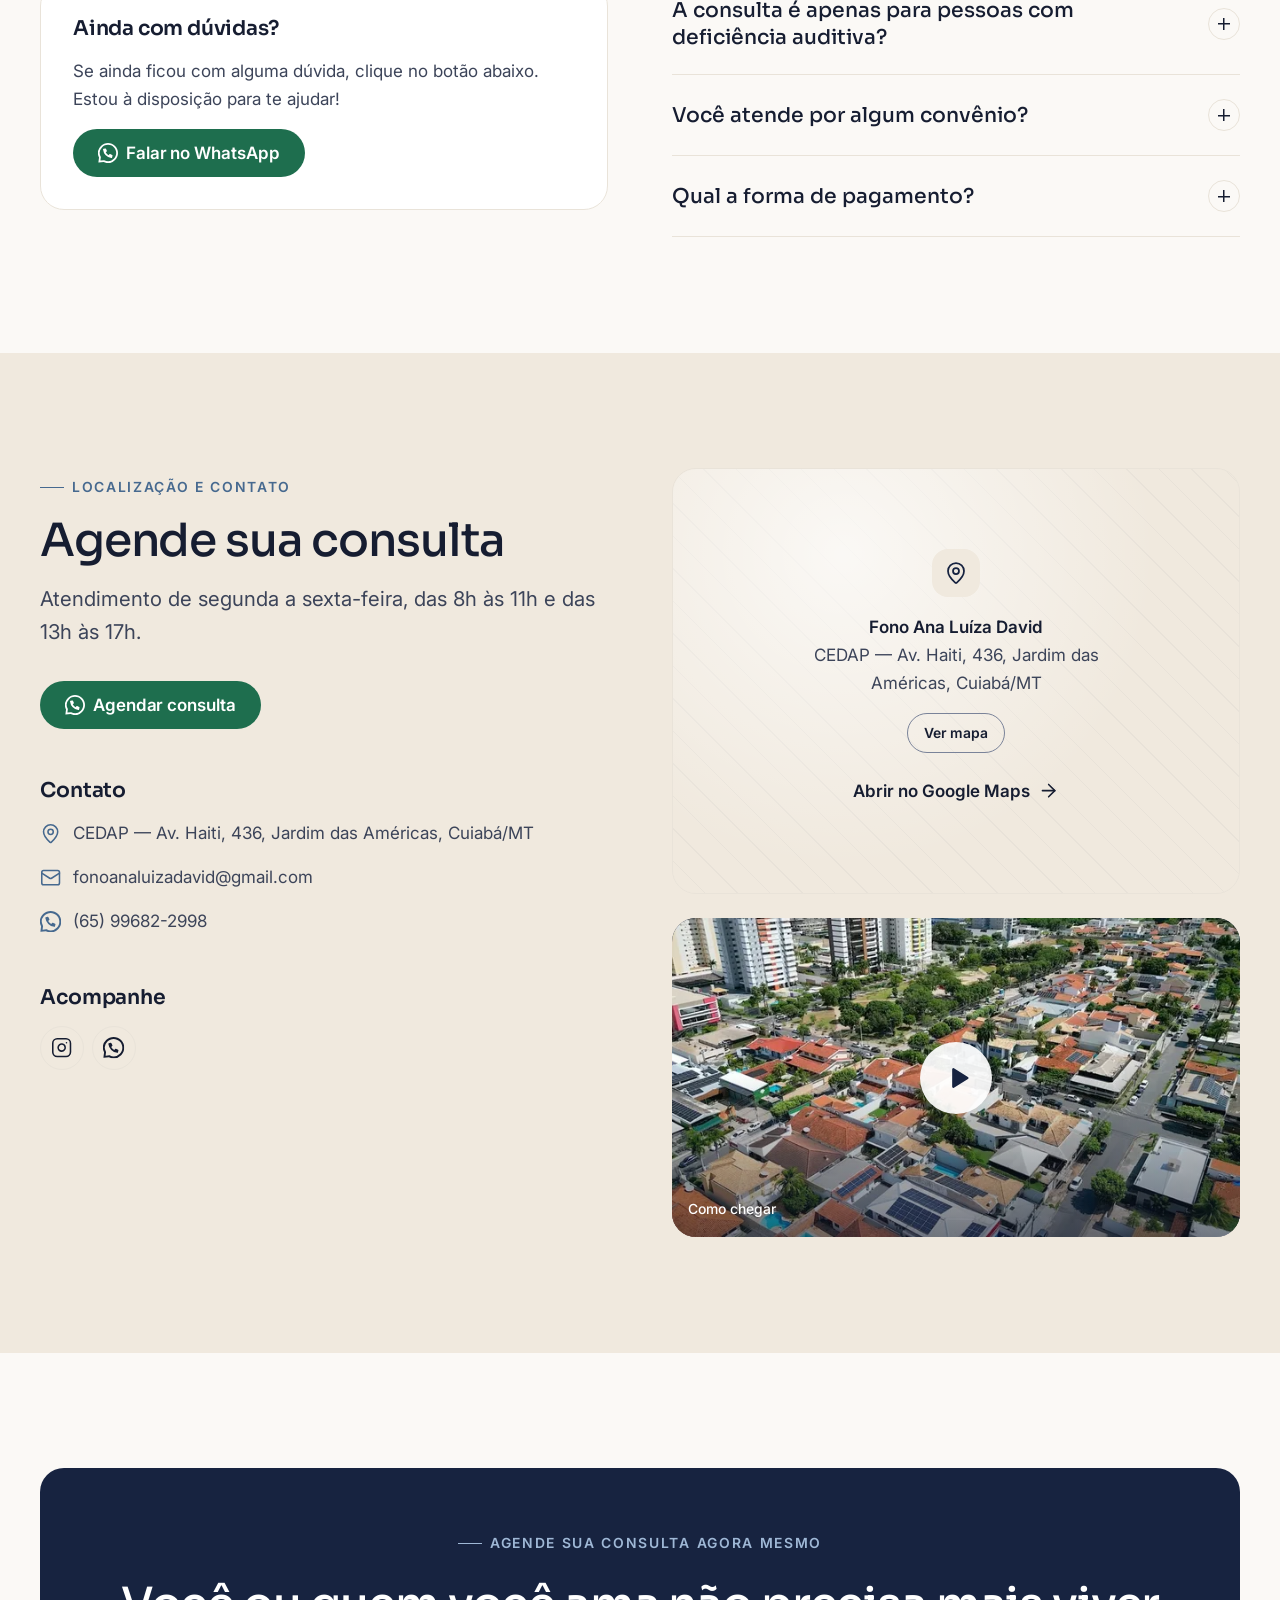
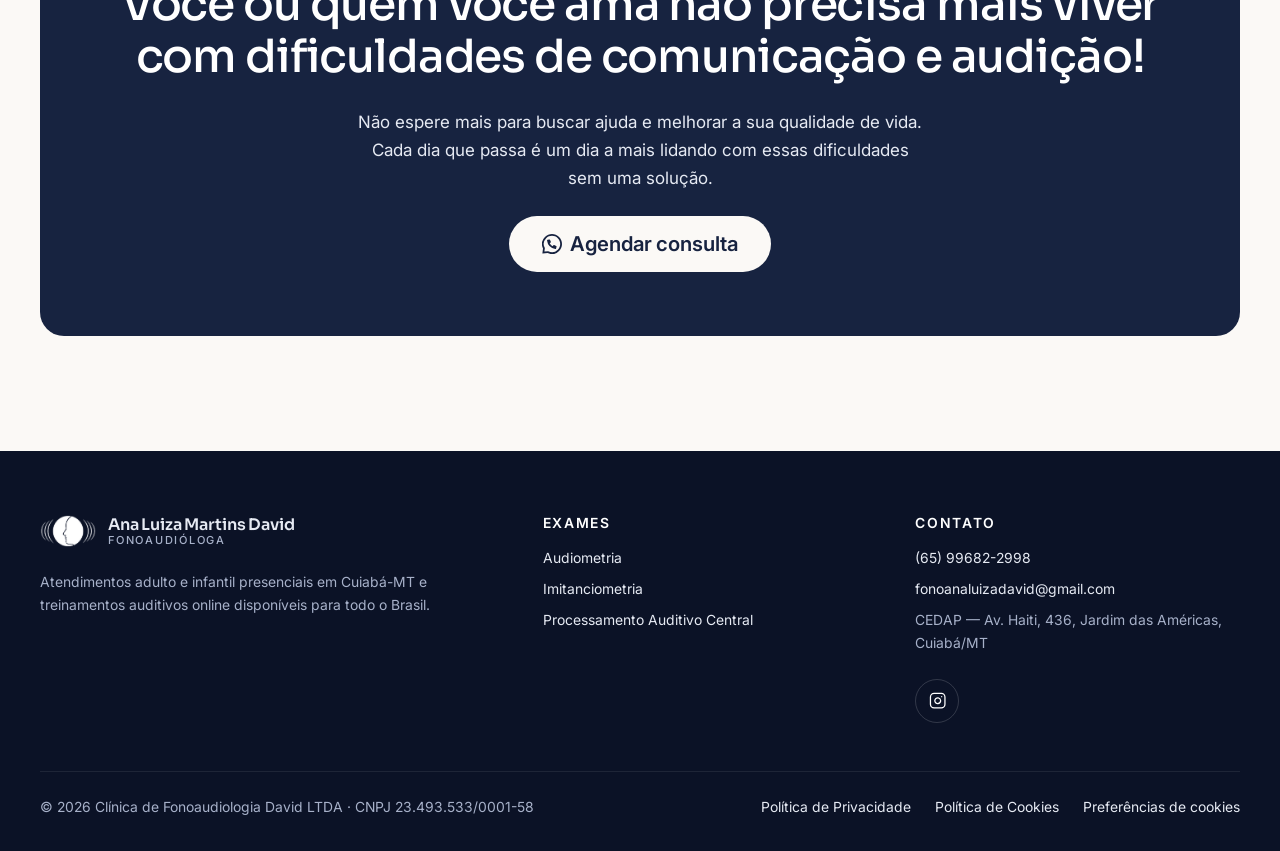
==== commit 0b6e120b: "Corrige o telefone do WhatsApp para (65) 99682-2998 Links wa.me, texto exibido e dados estruturados " ====
--- a/index.html
+++ b/index.html
@@ -59,7 +59,7 @@
     "description": "Avaliação e reabilitação do processamento auditivo, audiometria e imitanciometria para crianças e adultos.",
     "url": "https://fonoanaluizadavid.com.br/",
     "image": "https://fonoanaluizadavid.com.br/assets/img/dra-retrato-1200.webp",
-    "telephone": "+55 65 99868-2998",
+    "telephone": "+55 65 99682-2998",
     "email": "fonoanaluizadavid@gmail.com",
     "taxID": "23.493.533/0001-58",
     "address": {
@@ -131,9 +131,6 @@
       <li><a href="./#localizacao">Localização</a></li>
       <li><a href="./#agendar">Agende consulta</a></li>
     </ul>
-    <a class="btn btn--lg btn--block" href="https://wa.me/5565998682998" data-cta="menu-mobile" target="_blank" rel="noopener">
-      <svg class="icon" aria-hidden="true"><use href="assets/img/icons.svg#whatsapp"/></svg> Agendar consulta
-    </a>
   </nav>
 
   <main id="conteudo">
@@ -147,7 +144,7 @@
           <p class="lead">Descubra se a causa é uma dificuldade auditiva e veja como ajudá-lo a melhorar em até 3 meses com nosso treinamento auditivo eficaz e personalizado.</p>
           <p>Avaliamos e reabilitamos o processamento auditivo do seu filho, através de um treinamento especializado para que ele compreenda melhor as informações e tenha mais facilidade na escola e na escuta do dia a dia.</p>
           <div class="hero__actions">
-            <a class="btn btn--lg" href="https://wa.me/5565998682998" data-cta="hero" target="_blank" rel="noopener">
+            <a class="btn btn--lg" href="https://wa.me/5565996822998" data-cta="hero" target="_blank" rel="noopener">
               <svg class="icon" aria-hidden="true"><use href="assets/img/icons.svg#whatsapp"/></svg> Agendar consulta
             </a>
             <a class="link-arrow" href="#metodo">Conhecer o Método ACC <svg class="icon" aria-hidden="true"><use href="assets/img/icons.svg#arrow-right"/></svg></a>
@@ -174,7 +171,7 @@
           <span class="eyebrow">Assista ao vídeo</span>
           <h2>Descubra por que seu filho pode estar enfrentando dificuldades na escola</h2>
           <p class="lead">E como o Método ACC (Audição, Cognição e Comunicação) pode mudar de vez a forma como ele aprende, se comunica e se desenvolve!</p>
-          <a class="btn" style="--flow-space:var(--space-8)" href="https://wa.me/5565998682998" data-cta="video" target="_blank" rel="noopener">
+          <a class="btn" style="--flow-space:var(--space-8)" href="https://wa.me/5565996822998" data-cta="video" target="_blank" rel="noopener">
             <svg class="icon" aria-hidden="true"><use href="assets/img/icons.svg#whatsapp"/></svg> Agendar consulta
           </a>
         </div>
@@ -240,7 +237,7 @@
               <svg class="icon" aria-hidden="true"><use href="assets/img/icons.svg#info"/></svg>
               <p>A avaliação do Processamento Auditivo pode ser o primeiro passo para melhorar o aprendizado e a comunicação do seu filho!</p>
             </div>
-            <a class="btn" style="--flow-space:var(--space-8)" href="https://wa.me/5565998682998" data-cta="sinais" target="_blank" rel="noopener">
+            <a class="btn" style="--flow-space:var(--space-8)" href="https://wa.me/5565996822998" data-cta="sinais" target="_blank" rel="noopener">
               <svg class="icon" aria-hidden="true"><use href="assets/img/icons.svg#whatsapp"/></svg> Agendar consulta
             </a>
           </div>
@@ -303,7 +300,7 @@
         <div class="split split--top mt-12">
           <p class="lead" data-reveal>Assim como eles, você também pode ver seu filho superar suas dificuldades, melhorar seu desempenho e resultados na escola, recuperar a confiança para viver, estudar e se comunicar em qualquer ambiente.</p>
           <div data-reveal>
-            <a class="btn btn--lg" href="https://wa.me/5565998682998" data-cta="depoimentos" target="_blank" rel="noopener">
+            <a class="btn btn--lg" href="https://wa.me/5565996822998" data-cta="depoimentos" target="_blank" rel="noopener">
               <svg class="icon" aria-hidden="true"><use href="assets/img/icons.svg#whatsapp"/></svg> Agendar consulta
             </a>
           </div>
@@ -485,7 +482,7 @@
           <div class="card card--flat">
             <h3 class="card__title">Ainda com dúvidas?</h3>
             <p class="card__text">Se ainda ficou com alguma dúvida, clique no botão abaixo. Estou à disposição para te ajudar!</p>
-            <div><a class="btn" href="https://wa.me/5565998682998" data-cta="faq" target="_blank" rel="noopener"><svg class="icon" aria-hidden="true"><use href="assets/img/icons.svg#whatsapp"/></svg> Falar no WhatsApp</a></div>
+            <div><a class="btn" href="https://wa.me/5565996822998" data-cta="faq" target="_blank" rel="noopener"><svg class="icon" aria-hidden="true"><use href="assets/img/icons.svg#whatsapp"/></svg> Falar no WhatsApp</a></div>
           </div>
         </div>
         <div class="faq" data-reveal>
@@ -521,7 +518,7 @@
             <span class="eyebrow">Localização e contato</span>
             <h2>Agende sua consulta</h2>
             <p class="lead">Atendimento de segunda a sexta-feira, das 8h às 11h e das 13h às 17h.</p>
-            <a class="btn" style="--flow-space:var(--space-8)" href="https://wa.me/5565998682998" data-cta="localizacao" target="_blank" rel="noopener">
+            <a class="btn" style="--flow-space:var(--space-8)" href="https://wa.me/5565996822998" data-cta="localizacao" target="_blank" rel="noopener">
               <svg class="icon" aria-hidden="true"><use href="assets/img/icons.svg#whatsapp"/></svg> Agendar consulta
             </a>
           </div>
@@ -530,14 +527,14 @@
             <ul class="contact-list">
               <li><svg class="icon" aria-hidden="true"><use href="assets/img/icons.svg#map-pin"/></svg><span>CEDAP — Av. Haiti, 436, Jardim das Américas, Cuiabá/MT</span></li>
               <li><svg class="icon" aria-hidden="true"><use href="assets/img/icons.svg#mail"/></svg><a href="mailto:fonoanaluizadavid@gmail.com">fonoanaluizadavid@gmail.com</a></li>
-              <li><svg class="icon" aria-hidden="true"><use href="assets/img/icons.svg#whatsapp"/></svg><a href="https://wa.me/5565998682998" data-cta="contato" target="_blank" rel="noopener">(65) 99868-2998</a></li>
+              <li><svg class="icon" aria-hidden="true"><use href="assets/img/icons.svg#whatsapp"/></svg><a href="https://wa.me/5565996822998" data-cta="contato" target="_blank" rel="noopener">(65) 99682-2998</a></li>
             </ul>
           </div>
           <div class="stack" style="--stack-gap:var(--space-4)">
             <h3 class="h4">Acompanhe</h3>
             <div class="social">
               <a href="https://www.instagram.com/fonoanaluizadavid/" aria-label="Instagram" rel="noopener" target="_blank"><svg class="icon" aria-hidden="true"><use href="assets/img/icons.svg#instagram"/></svg></a>
-              <a href="https://wa.me/5565998682998" aria-label="WhatsApp" data-cta="social" target="_blank" rel="noopener"><svg class="icon" aria-hidden="true"><use href="assets/img/icons.svg#whatsapp"/></svg></a>
+              <a href="https://wa.me/5565996822998" aria-label="WhatsApp" data-cta="social" target="_blank" rel="noopener"><svg class="icon" aria-hidden="true"><use href="assets/img/icons.svg#whatsapp"/></svg></a>
             </div>
           </div>
         </div>
@@ -566,7 +563,7 @@
           <span class="eyebrow">Agende sua consulta agora mesmo</span>
           <h2>Você ou quem você ama não precisa mais viver com dificuldades de comunicação e audição!</h2>
           <p>Não espere mais para buscar ajuda e melhorar a sua qualidade de vida. Cada dia que passa é um dia a mais lidando com essas dificuldades sem uma solução.</p>
-          <a class="btn btn--lg" href="https://wa.me/5565998682998" data-cta="cta-final" target="_blank" rel="noopener">
+          <a class="btn btn--lg" href="https://wa.me/5565996822998" data-cta="cta-final" target="_blank" rel="noopener">
             <svg class="icon" aria-hidden="true"><use href="assets/img/icons.svg#whatsapp"/></svg> Agendar consulta
           </a>
         </div>
@@ -596,7 +593,7 @@
         <div>
           <h2>Contato</h2>
           <ul class="stack" role="list" style="--stack-gap:var(--space-2)">
-            <li><a href="https://wa.me/5565998682998" data-cta="rodape" target="_blank" rel="noopener">(65) 99868-2998</a></li>
+            <li><a href="https://wa.me/5565996822998" data-cta="rodape" target="_blank" rel="noopener">(65) 99682-2998</a></li>
             <li><a href="mailto:fonoanaluizadavid@gmail.com">fonoanaluizadavid@gmail.com</a></li>
             <li>CEDAP — Av. Haiti, 436, Jardim das Américas, Cuiabá/MT</li>
           </ul>
@@ -616,7 +613,7 @@
     </div>
   </footer>
 
-  <a class="wa-float" href="https://wa.me/5565998682998" aria-label="Conversar no WhatsApp" data-cta="flutuante" target="_blank" rel="noopener">
+  <a class="wa-float" href="https://wa.me/5565996822998" aria-label="Conversar no WhatsApp" data-cta="flutuante" target="_blank" rel="noopener">
     <svg class="icon" aria-hidden="true"><use href="assets/img/icons.svg#whatsapp"/></svg>
   </a>
 
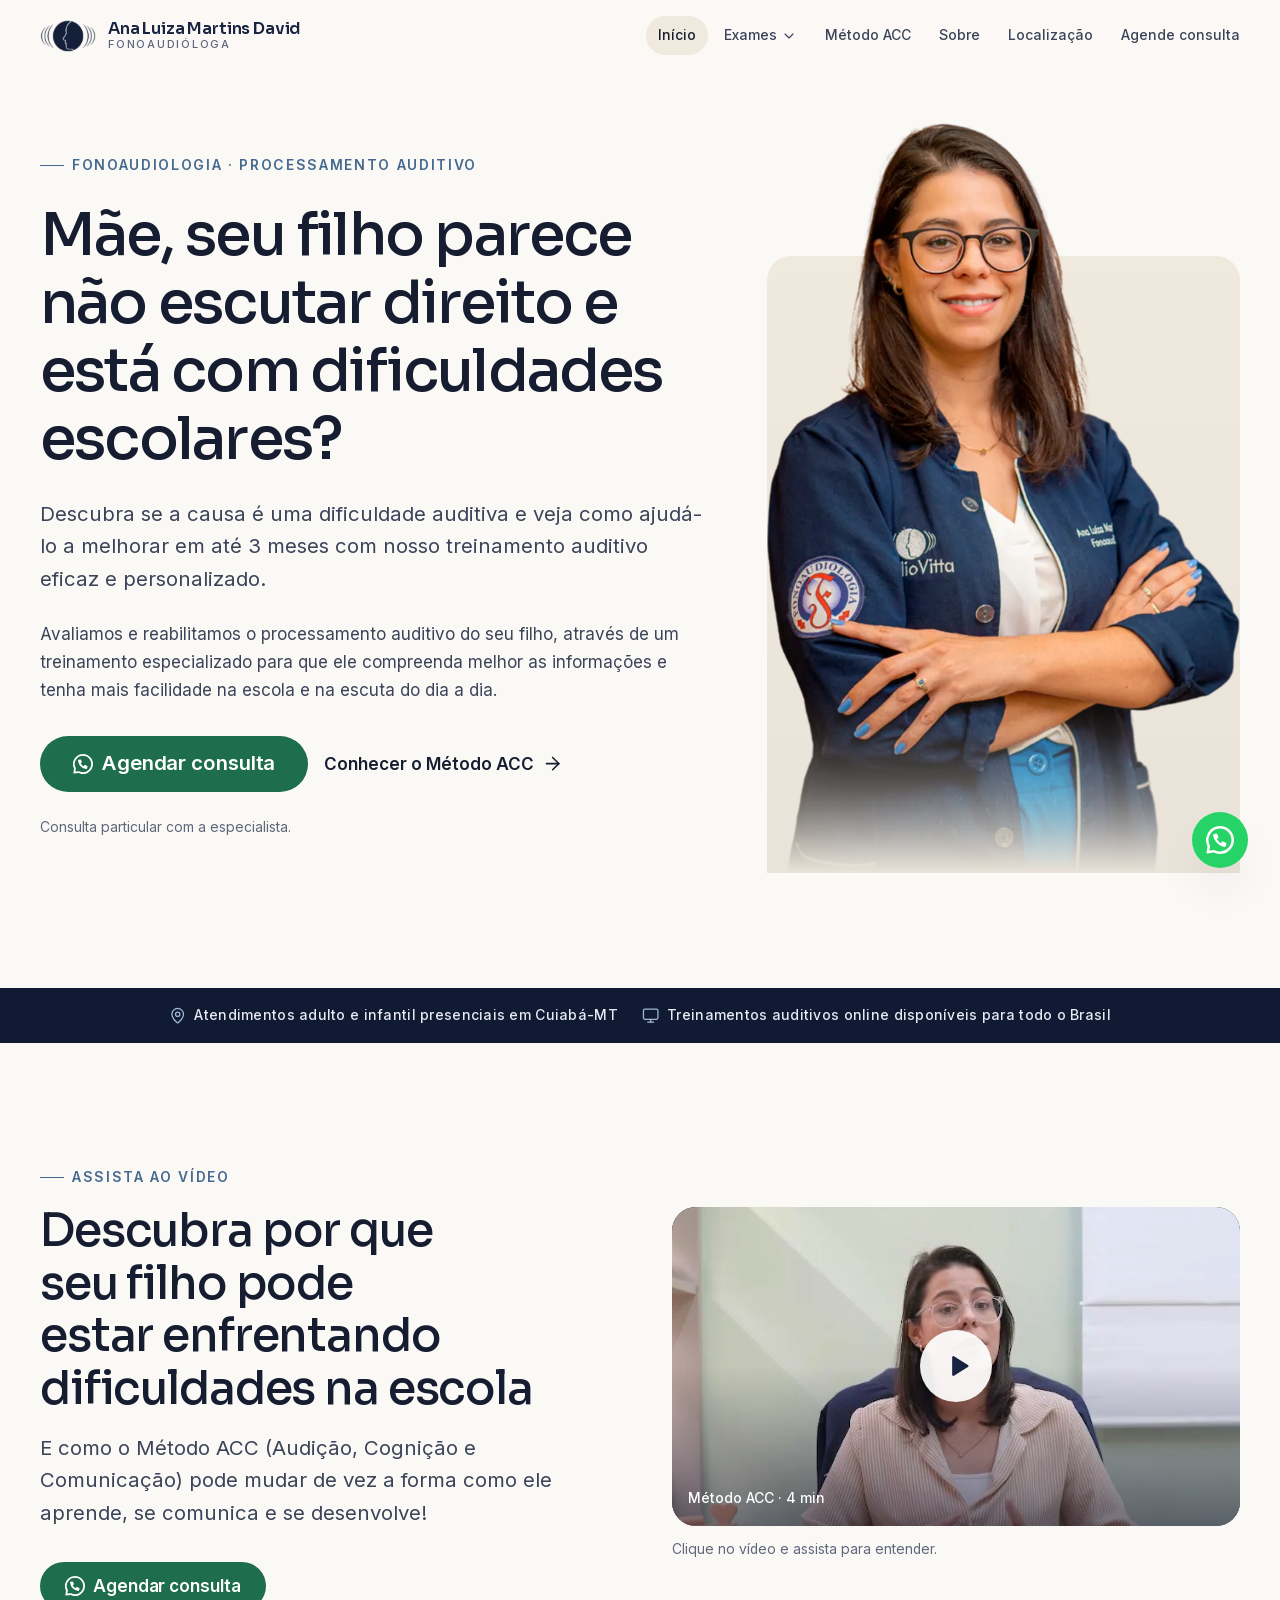
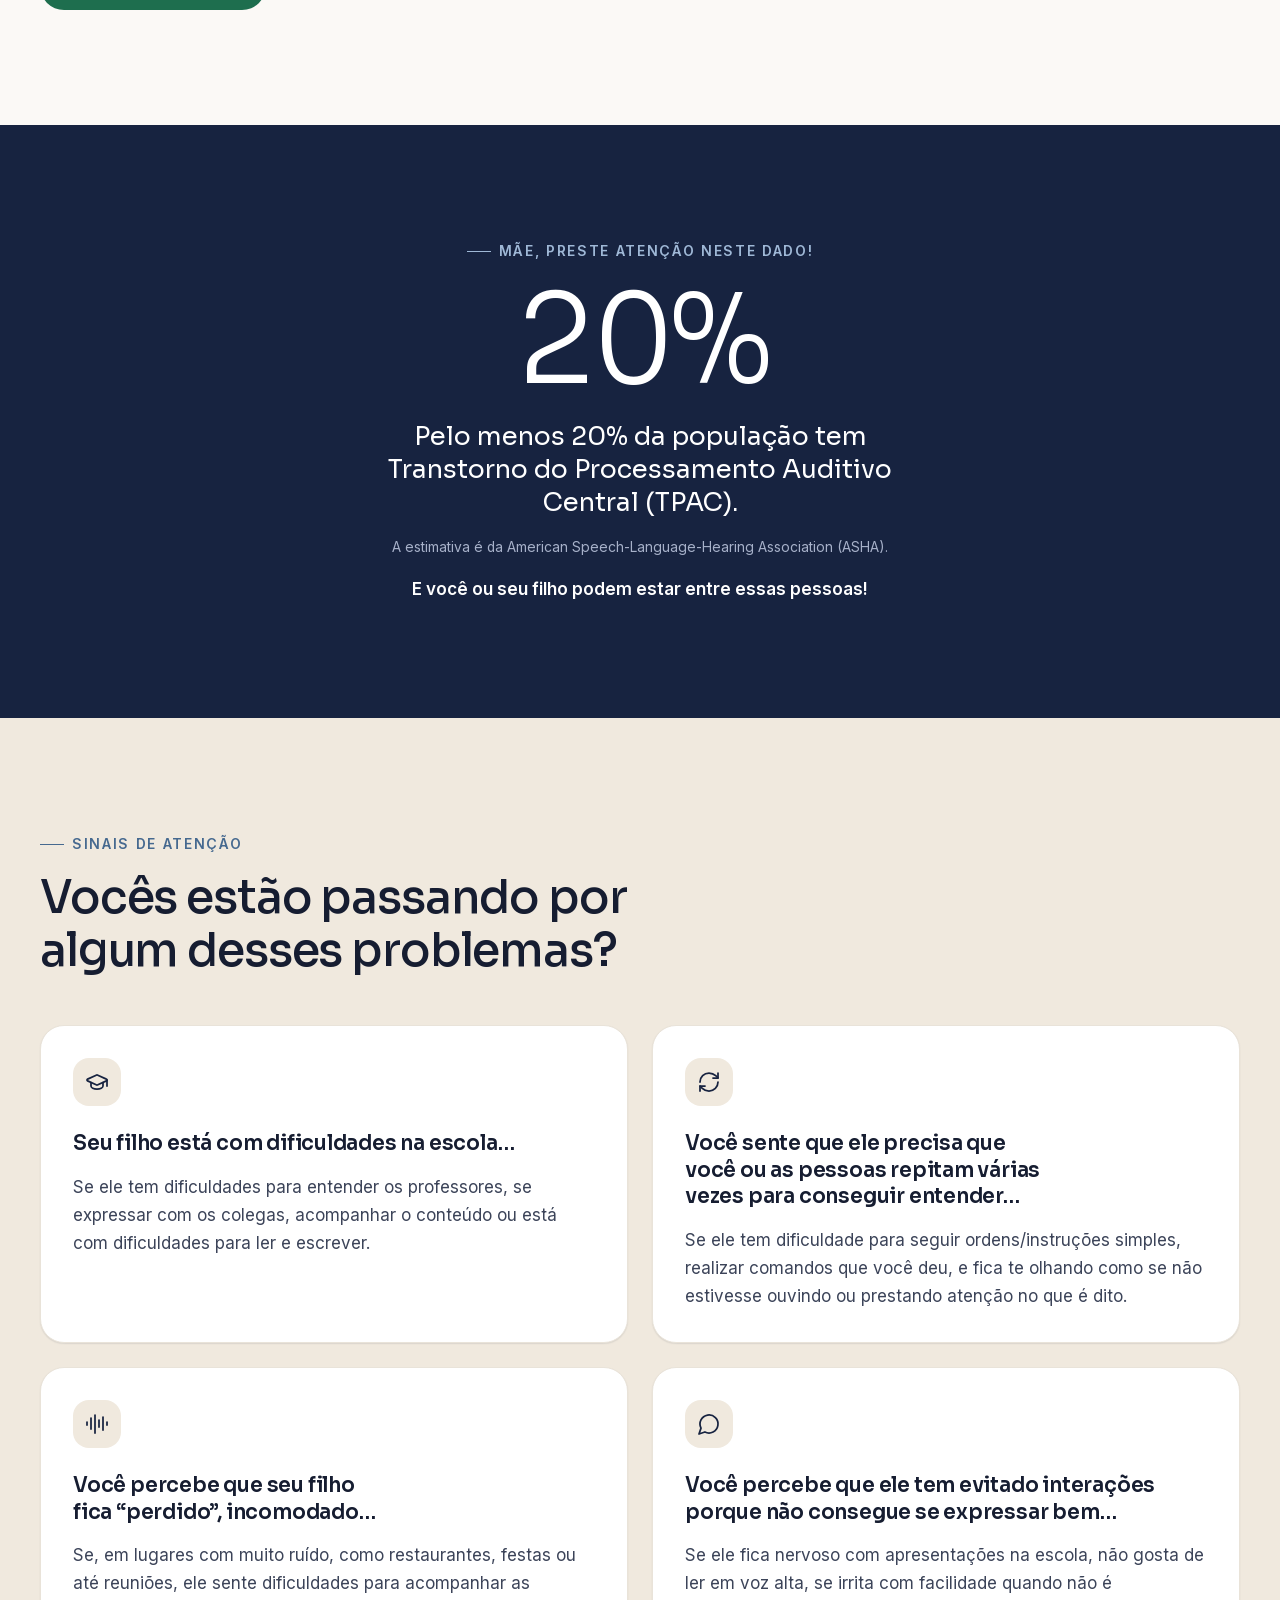
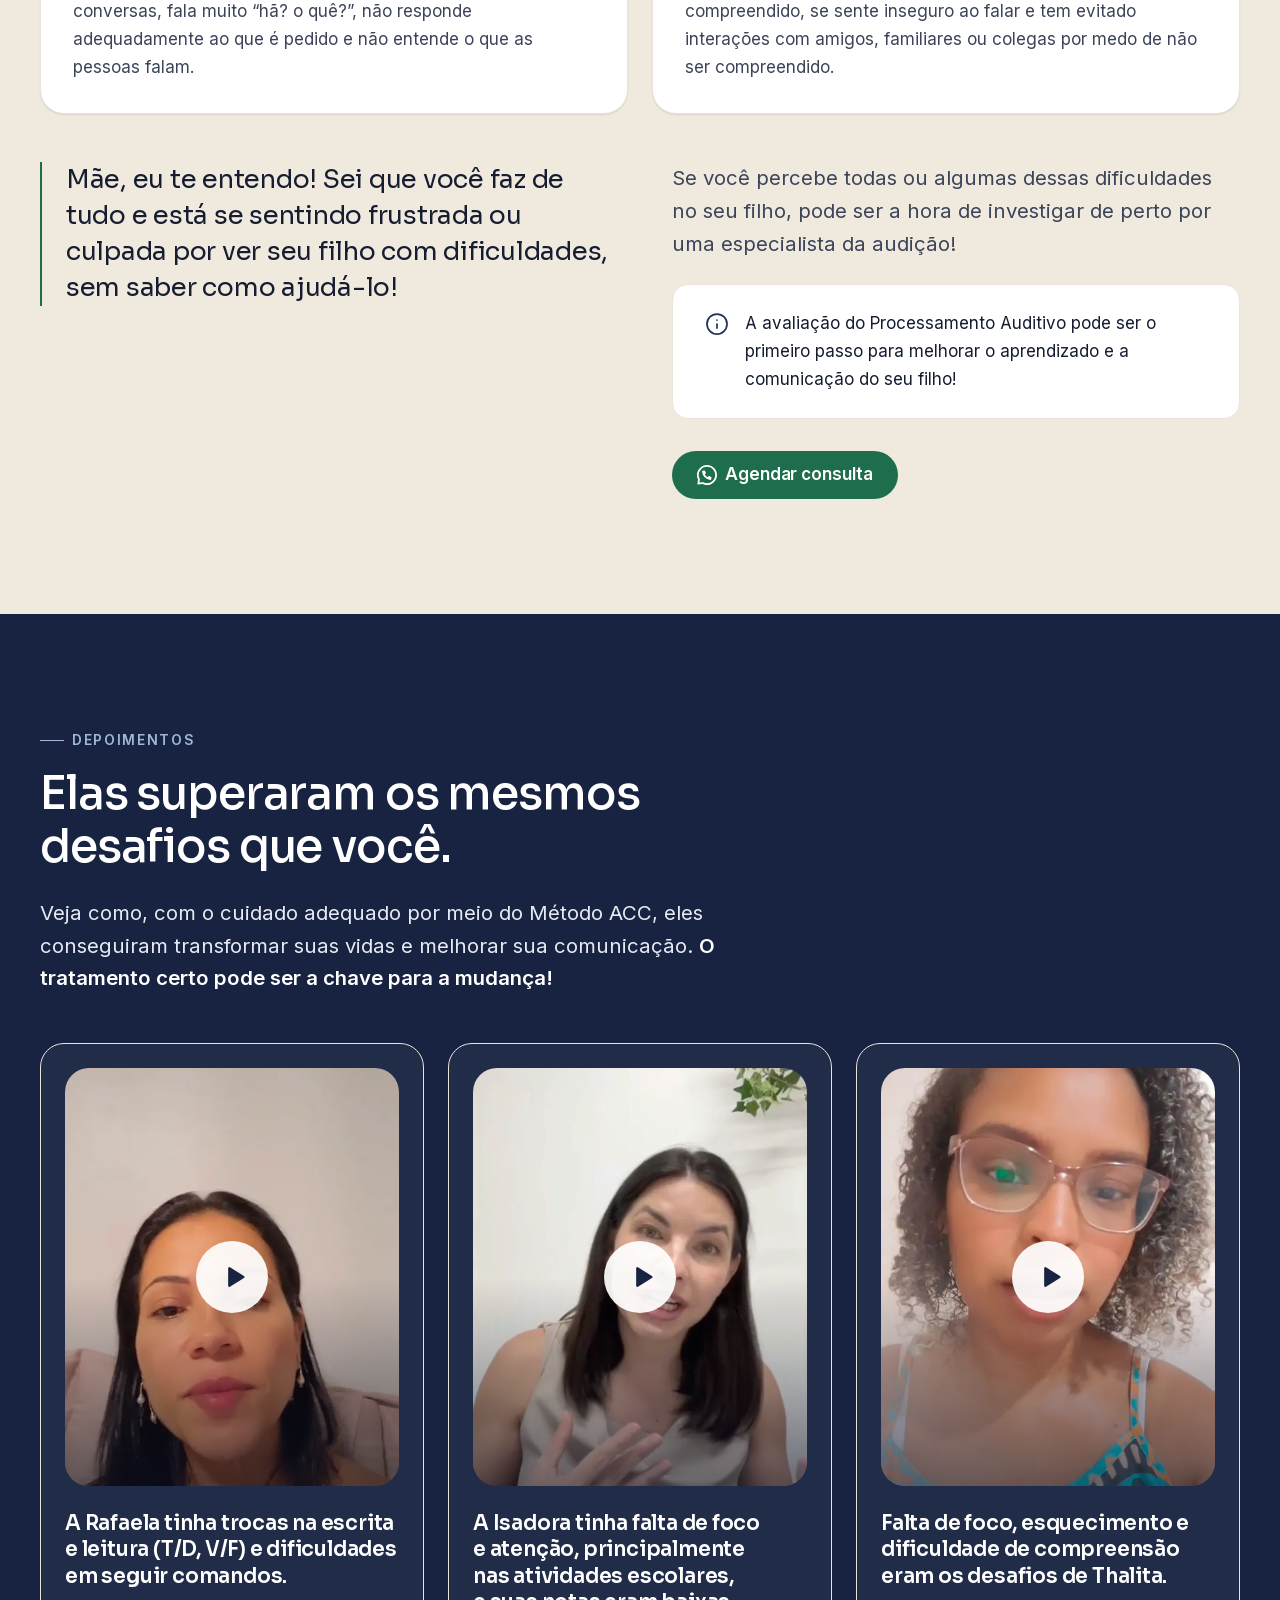
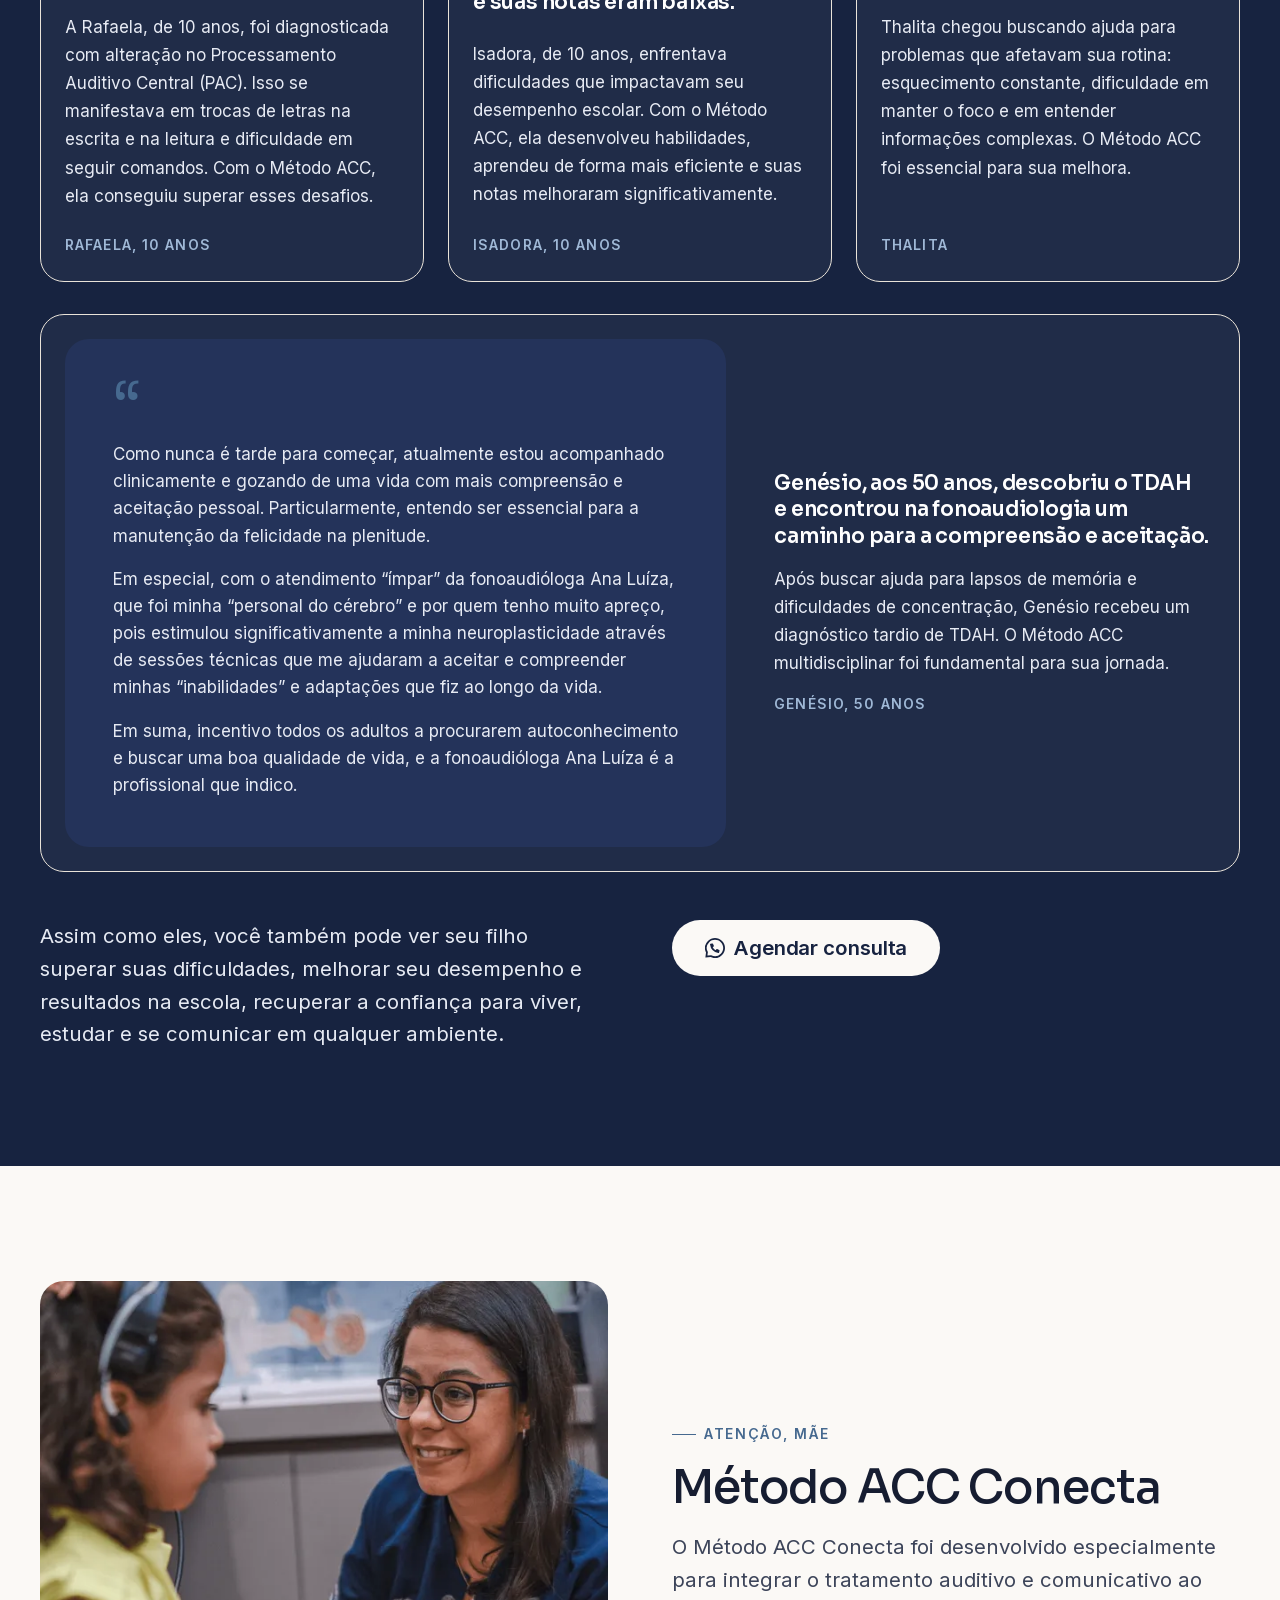
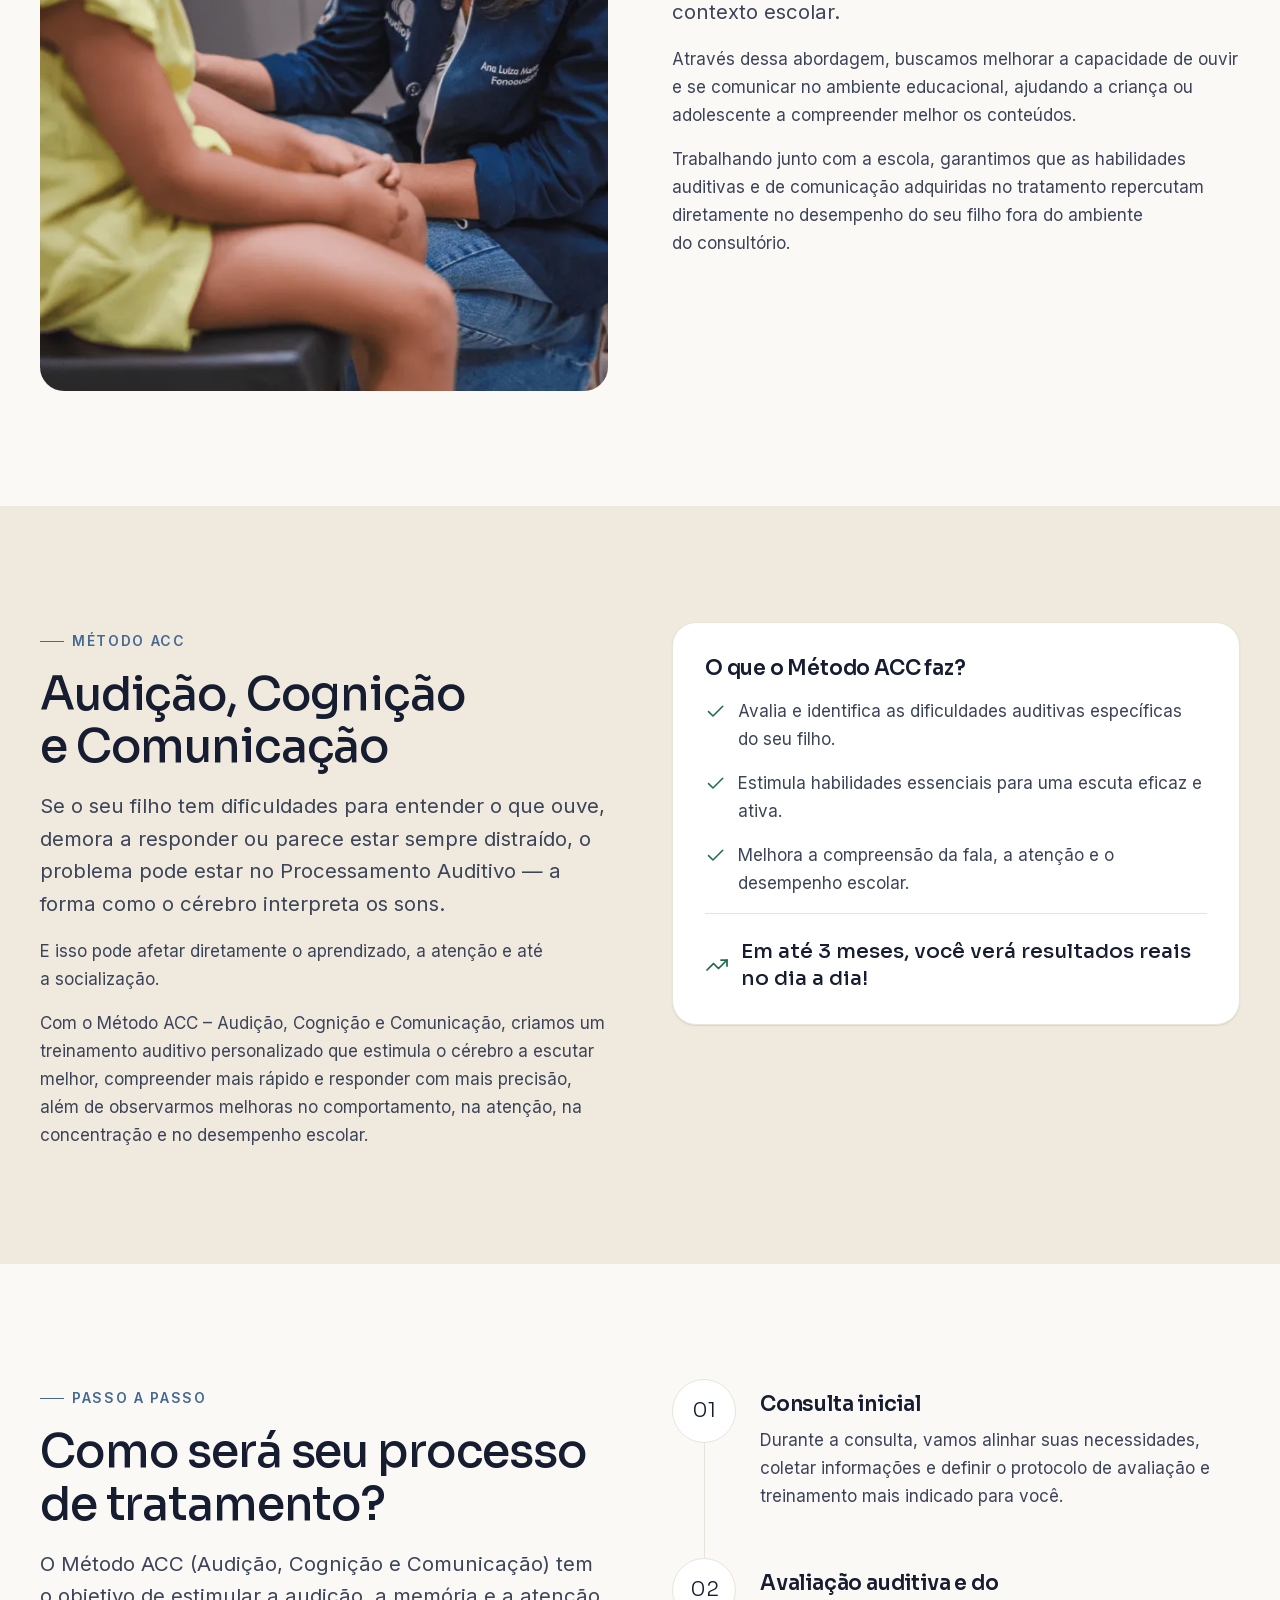
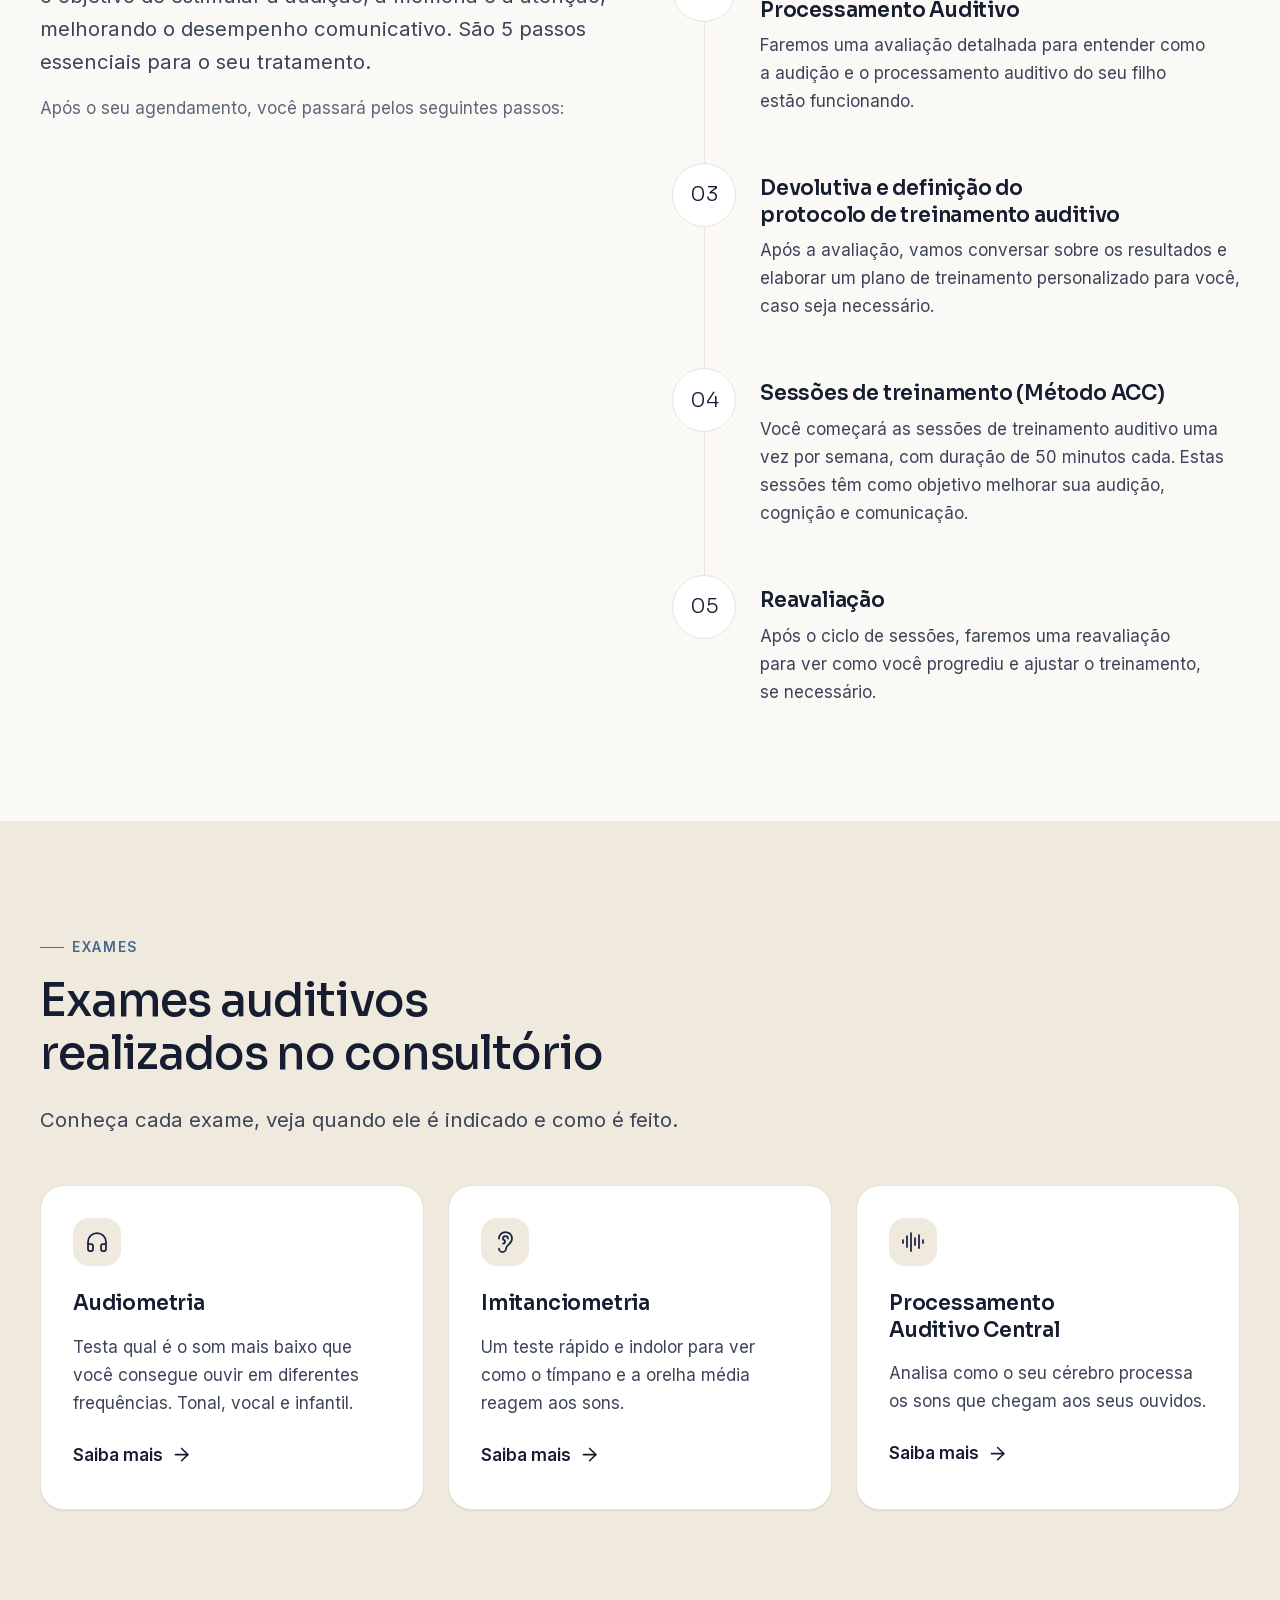
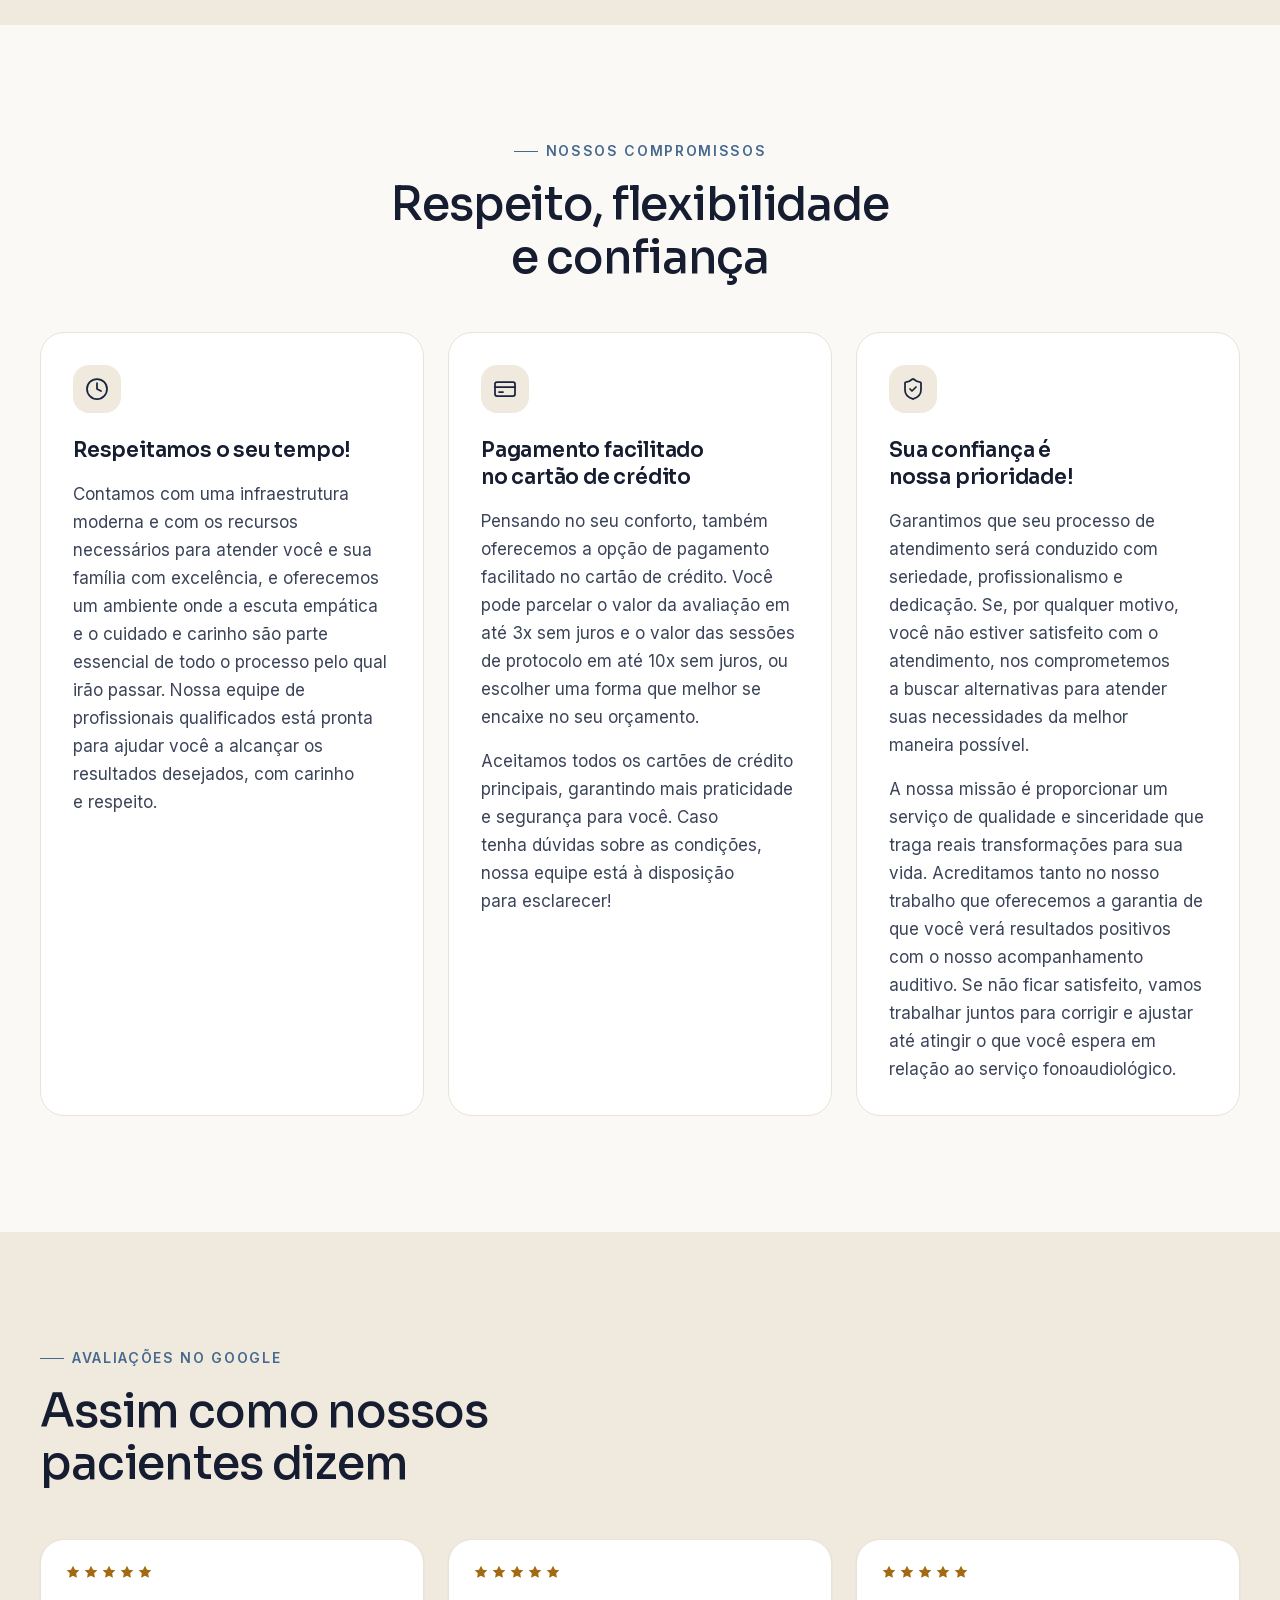
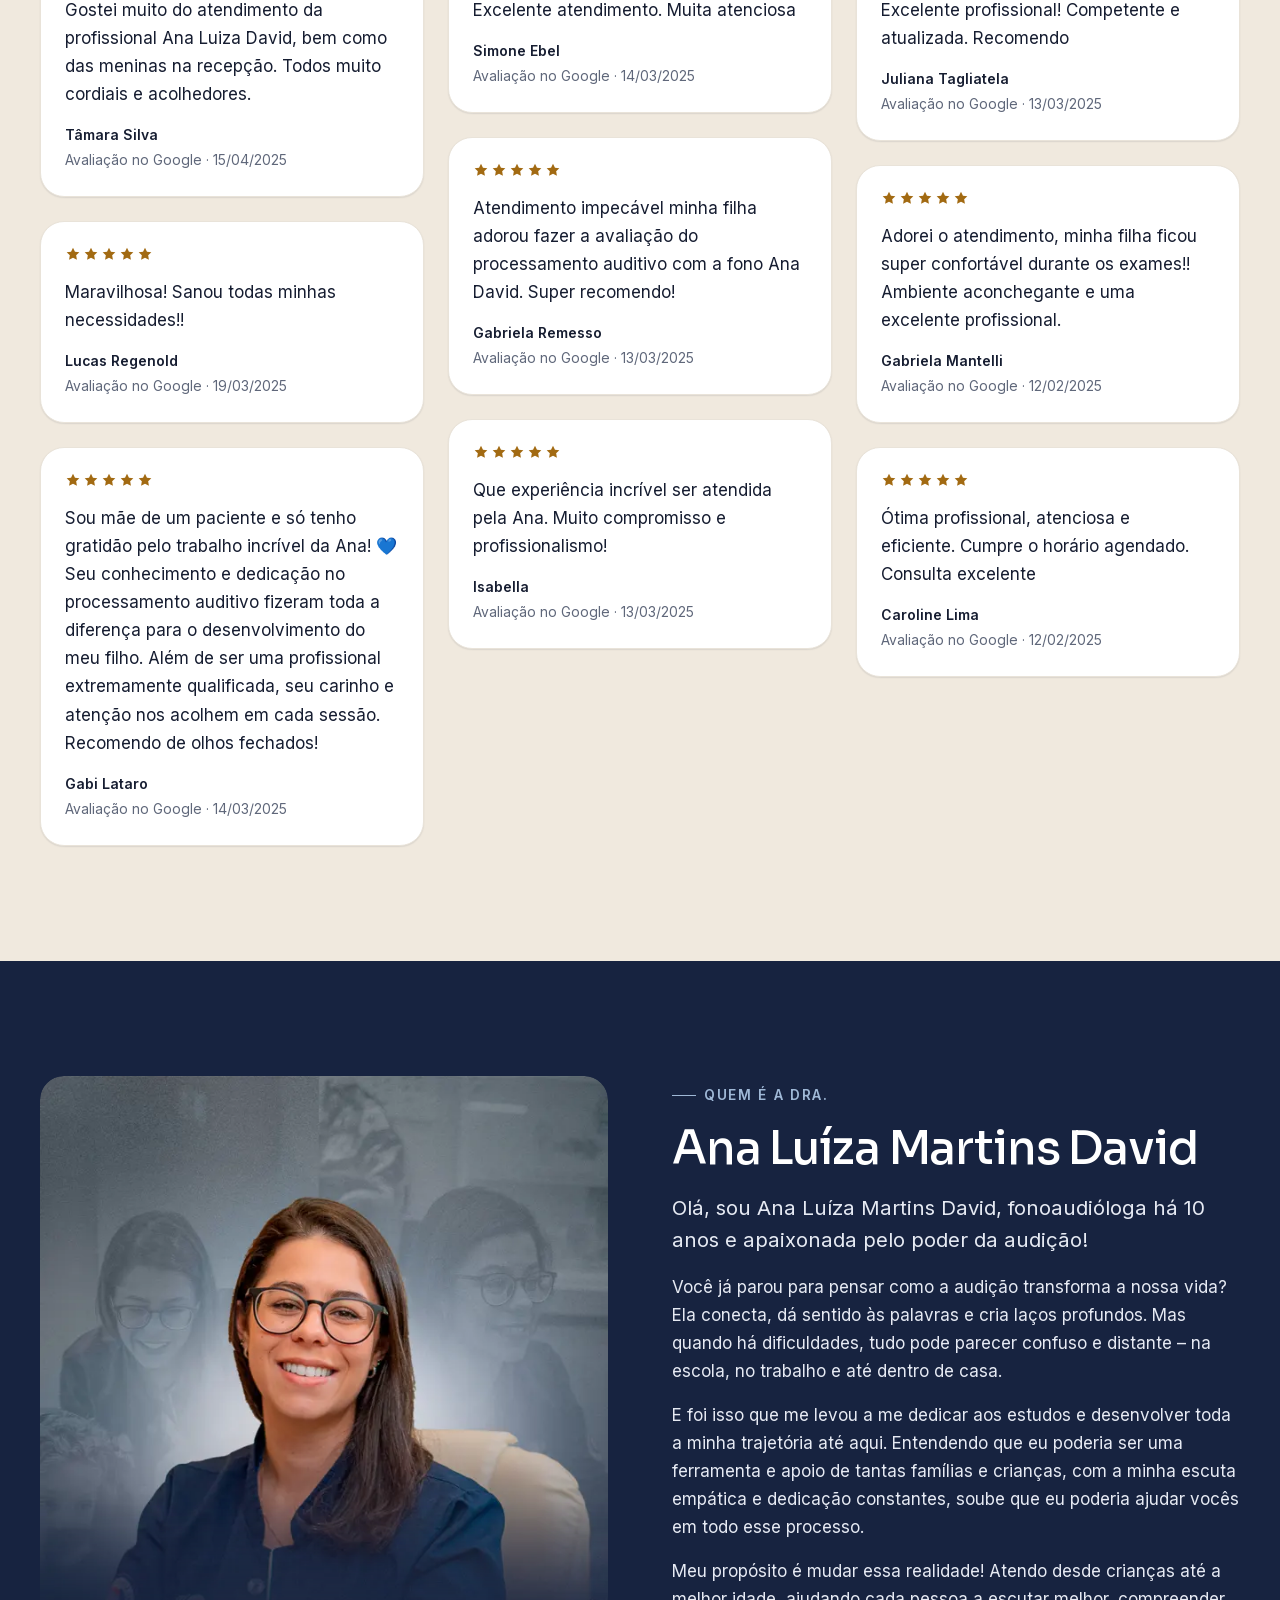
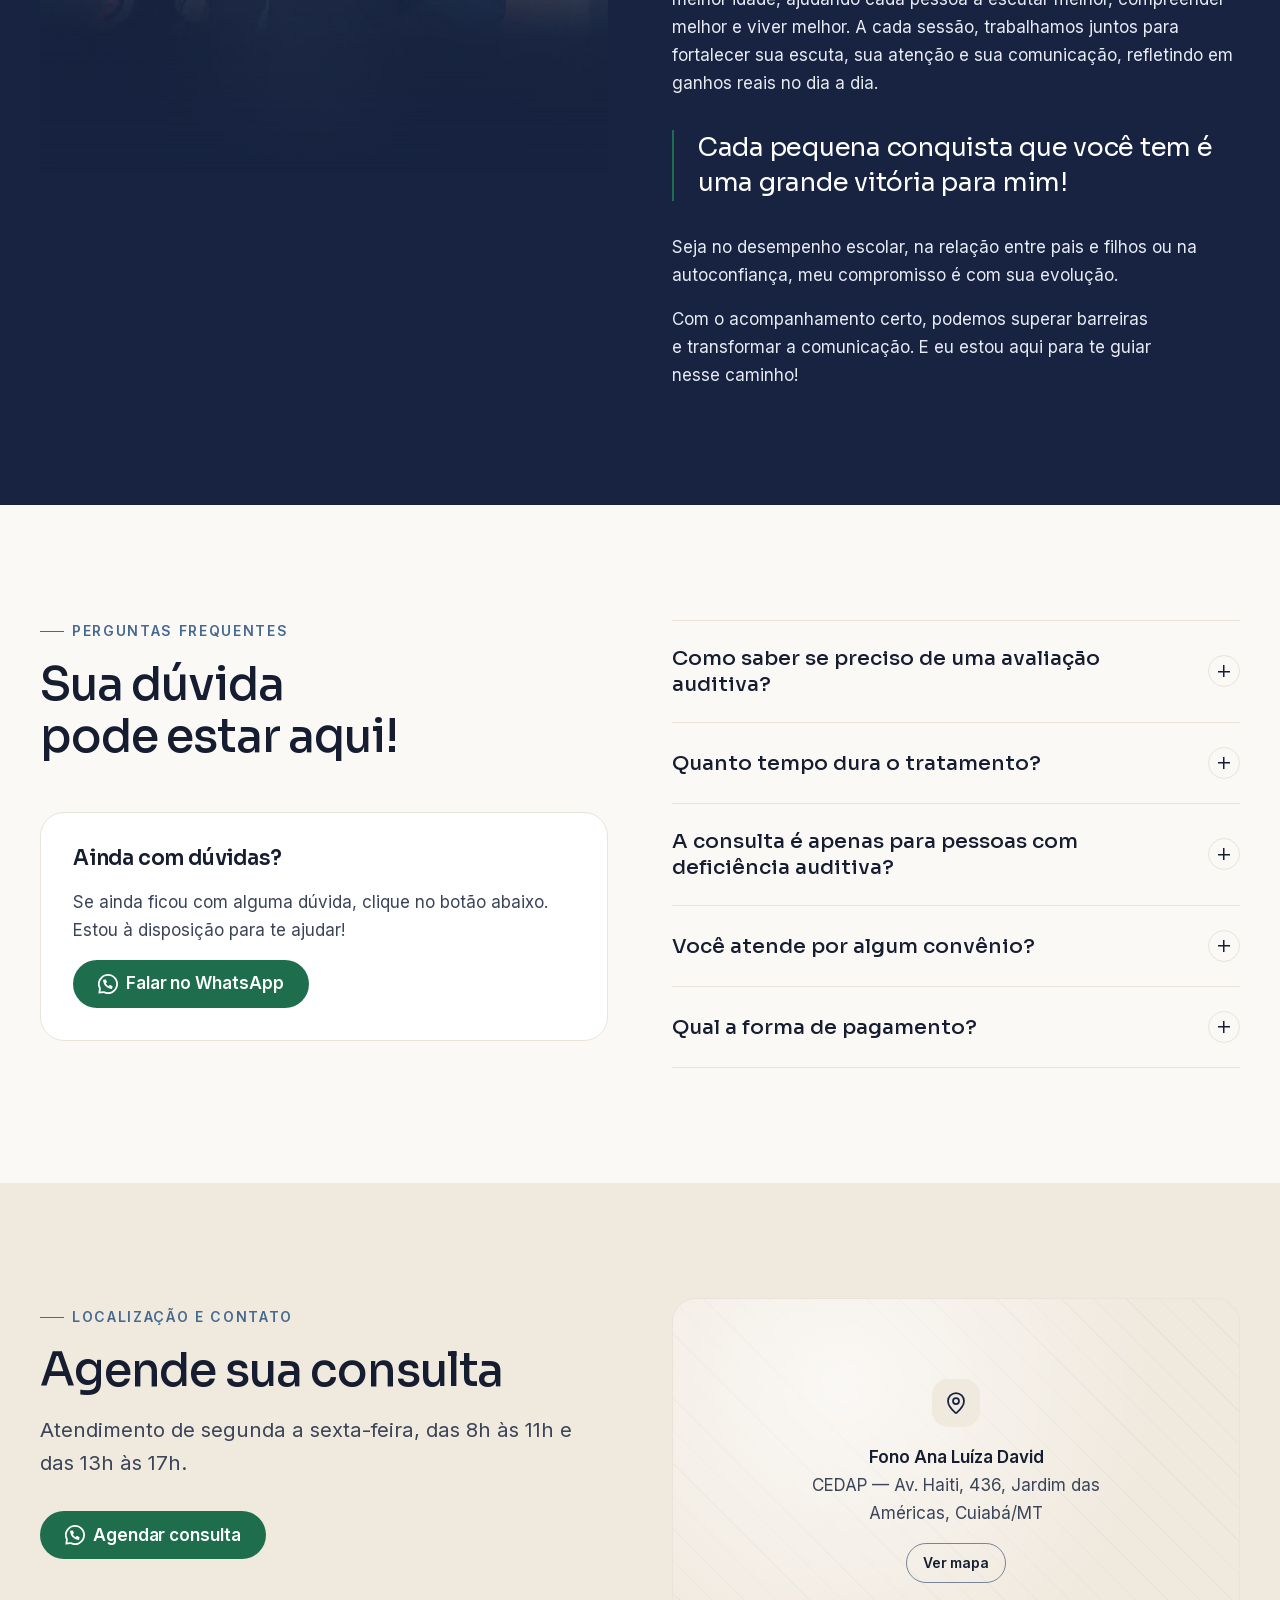
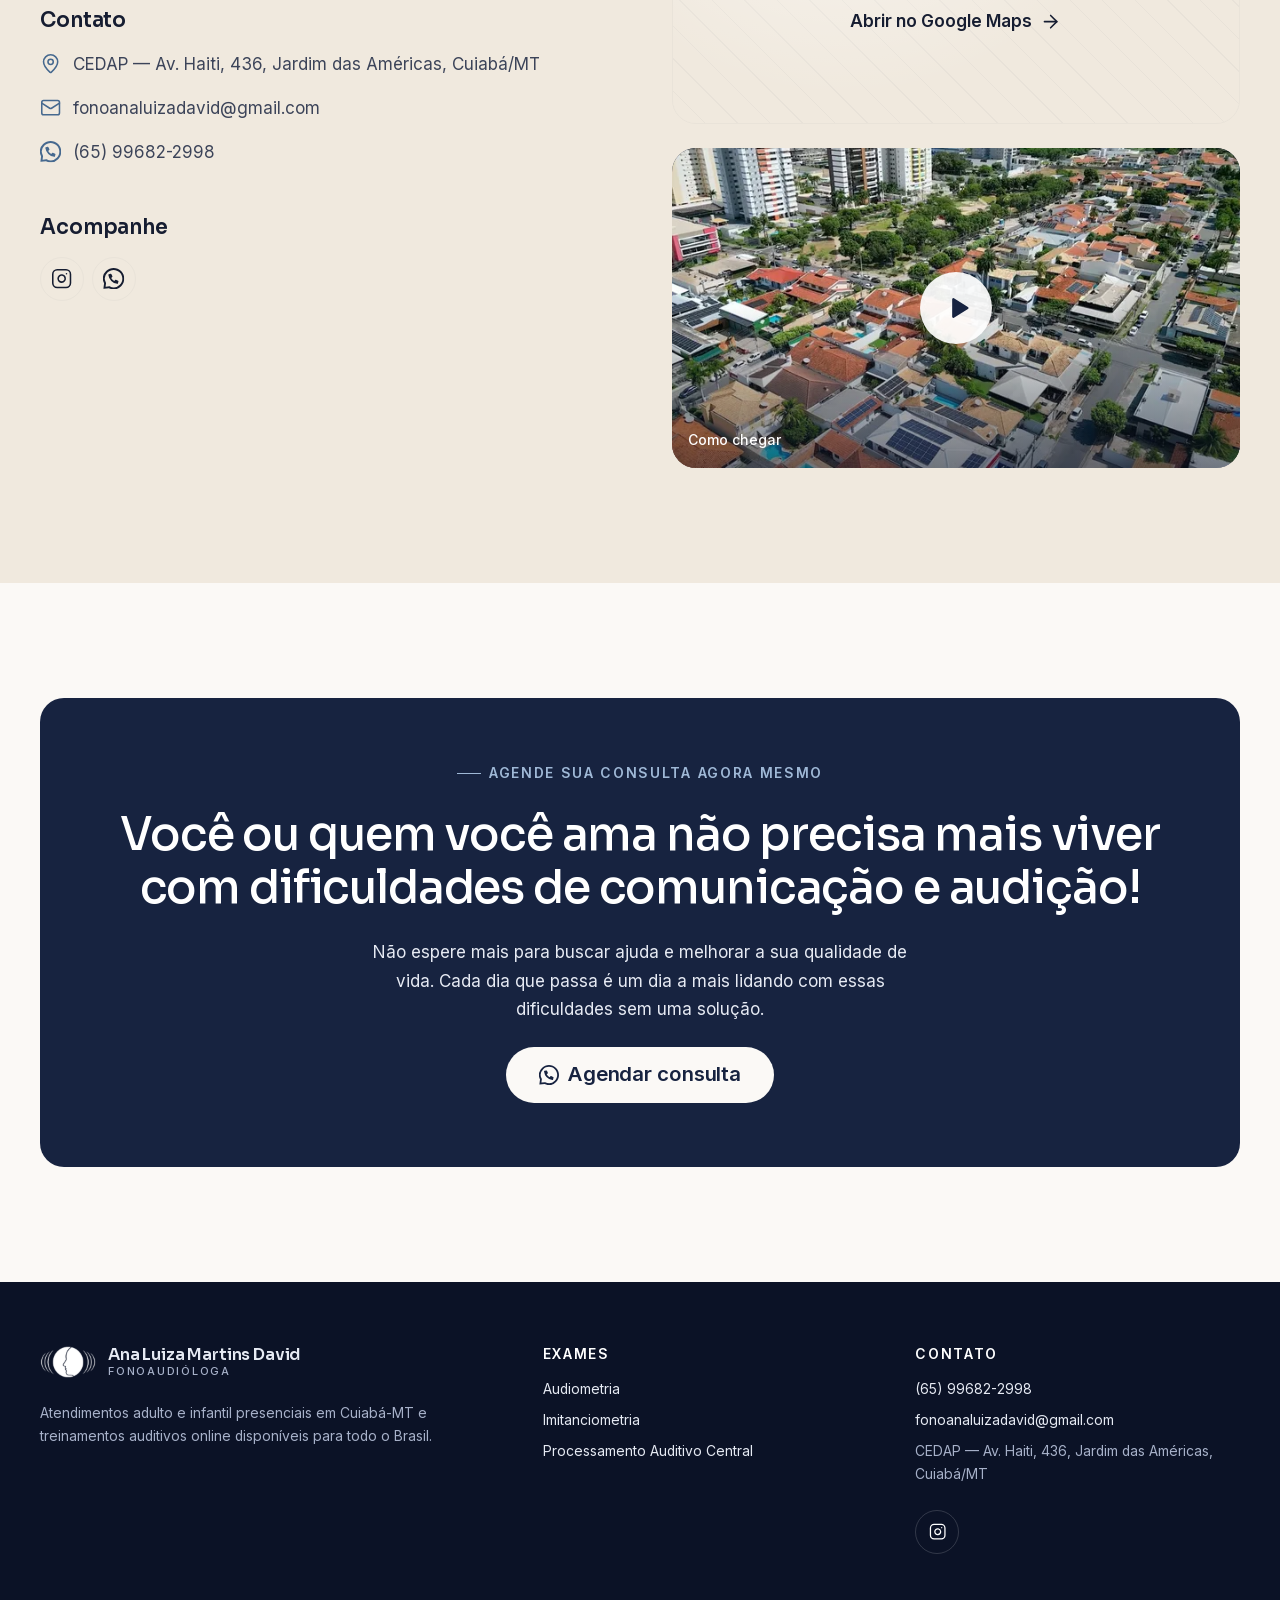
==== commit 6fe76680: "Desempenho e SEO: fontes locais, seção Exames e imagens otimizadas - Sora e Inter hospedadas no site" ====
--- a/index.html
+++ b/index.html
@@ -3,8 +3,8 @@
 <head>
   <meta charset="utf-8">
   <meta name="viewport" content="width=device-width, initial-scale=1">
-  <title>Fono Ana Luíza David — Processamento auditivo e treinamento auditivo em Cuiabá</title>
-  <meta name="description" content="Avaliação e treinamento do processamento auditivo com o Método ACC. Atendimento adulto e infantil presencial em Cuiabá-MT e treinamentos auditivos online para todo o Brasil.">
+  <title>Fonoaudióloga em Cuiabá – Processamento Auditivo | Ana Luíza</title>
+  <meta name="description" content="Fonoaudióloga em Cuiabá especialista em processamento auditivo. Avaliação e treinamento auditivo (Método ACC) para crianças e adultos. Agende sua consulta.">
   <link rel="canonical" href="https://fonoanaluizadavid.com.br/">
   <meta name="theme-color" content="#172340">
 
@@ -24,8 +24,8 @@
   <meta property="og:type" content="website">
   <meta property="og:locale" content="pt_BR">
   <meta property="og:site_name" content="Fono Ana Luíza David">
-  <meta property="og:title" content="Fono Ana Luíza David · Processamento auditivo em Cuiabá">
-  <meta property="og:description" content="Seu filho parece não escutar direito? Avaliação e treinamento auditivo com o Método ACC, em Cuiabá-MT e online.">
+  <meta property="og:title" content="Fonoaudióloga em Cuiabá | Processamento Auditivo">
+  <meta property="og:description" content="Seu filho tem dificuldade para ouvir e aprender? Avaliação e treinamento auditivo em Cuiabá e online.">
   <meta property="og:url" content="https://guiooak.github.io/fonoanaluiza/">
   <meta property="og:image" content="https://guiooak.github.io/fonoanaluiza/assets/img/og-home-v2.jpg">
   <meta property="og:image:secure_url" content="https://guiooak.github.io/fonoanaluiza/assets/img/og-home-v2.jpg">
@@ -34,8 +34,8 @@
   <meta property="og:image:height" content="630">
   <meta property="og:image:alt" content="Dra. Ana Luíza Martins David, fonoaudióloga, e o texto: Seu filho parece não escutar direito?">
   <meta name="twitter:card" content="summary_large_image">
-  <meta name="twitter:title" content="Fono Ana Luíza David · Processamento auditivo em Cuiabá">
-  <meta name="twitter:description" content="Seu filho parece não escutar direito? Avaliação e treinamento auditivo com o Método ACC, em Cuiabá-MT e online.">
+  <meta name="twitter:title" content="Fonoaudióloga em Cuiabá | Processamento Auditivo">
+  <meta name="twitter:description" content="Seu filho tem dificuldade para ouvir e aprender? Avaliação e treinamento auditivo em Cuiabá e online.">
   <meta name="twitter:image" content="https://guiooak.github.io/fonoanaluiza/assets/img/og-home-v2.jpg">
   <meta name="twitter:image:alt" content="Dra. Ana Luíza Martins David, fonoaudióloga, e o texto: Seu filho parece não escutar direito?">
 
@@ -44,10 +44,9 @@
 
   <link rel="icon" href="assets/img/favicon-32.png" sizes="32x32">
   <link rel="apple-touch-icon" href="assets/img/apple-touch-icon.png">
-  <link rel="preconnect" href="https://fonts.googleapis.com">
-  <link rel="preconnect" href="https://fonts.gstatic.com" crossorigin>
-  <link rel="stylesheet" href="https://fonts.googleapis.com/css2?family=Inter:wght@400;500;600&family=Sora:wght@300;400;500;600&display=swap">
-  <link rel="preload" as="image" href="assets/img/dra-retrato-1200.webp" imagesrcset="assets/img/dra-retrato-640.webp 640w, assets/img/dra-retrato-1200.webp 1200w" imagesizes="(min-width: 56rem) 30rem, 90vw">
+  <link rel="preload" href="assets/fonts/sora-latin.woff2" as="font" type="font/woff2" crossorigin>
+  <link rel="preload" href="assets/fonts/inter-latin.woff2" as="font" type="font/woff2" crossorigin>
+  <link rel="preload" as="image" href="assets/img/dra-retrato-1200.webp" imagesrcset="assets/img/dra-retrato-640.webp 640w, assets/img/dra-retrato-1200.webp 1200w" imagesizes="(min-width: 56rem) 30rem, 22rem">
   <link rel="stylesheet" href="assets/css/styles.css">
 
   <script type="application/ld+json">
@@ -87,9 +86,9 @@
   <!-- ===================== HEADER ===================== -->
   <header class="site-header">
     <div class="container site-header__inner">
-      <a class="brand" href="./" aria-label="Ana Luiza Martins David, fonoaudióloga — início">
-        <img src="assets/img/logo-icone.png" alt="" width="540" height="308">
-        <span class="brand__name" aria-hidden="true">Ana Luiza Martins David<small>Fonoaudióloga</small></span>
+      <a class="brand" href="./">
+        <img src="assets/img/logo-icone.webp" alt="" width="168" height="96">
+        <span class="brand__name">Ana Luiza Martins David <small>Fonoaudióloga</small></span>
       </a>
       <nav class="nav" aria-label="Principal">
         <ul class="nav__list">
@@ -152,7 +151,7 @@
           <p class="cta-note">Consulta particular com a especialista.</p>
         </div>
         <div class="cutout hero__media" data-reveal>
-          <img src="assets/img/dra-retrato-1200.webp" srcset="assets/img/dra-retrato-640.webp 640w, assets/img/dra-retrato-1200.webp 1200w" sizes="(min-width: 56rem) 30rem, 90vw" alt="Dra. Ana Luíza Martins David, fonoaudióloga" width="1200" height="1909" fetchpriority="high">
+          <img src="assets/img/dra-retrato-1200.webp" srcset="assets/img/dra-retrato-640.webp 640w, assets/img/dra-retrato-1200.webp 1200w" sizes="(min-width: 56rem) 30rem, 22rem" alt="Dra. Ana Luíza Martins David, fonoaudióloga" width="1200" height="1909" fetchpriority="high">
         </div>
       </div>
     </section>
@@ -365,8 +364,39 @@
       </div>
     </section>
 
+    <!-- ===================== EXAMES ===================== -->
+    <section class="section section--alt" id="exames">
+      <div class="container">
+        <div class="section-head" data-reveal>
+          <span class="eyebrow">Exames</span>
+          <h2>Exames auditivos realizados no consultório</h2>
+          <p class="lead">Conheça cada exame, veja quando ele é indicado e como é feito.</p>
+        </div>
+        <div class="grid grid--3">
+          <a class="card card--interactive" href="audiometria/" style="text-decoration:none" data-reveal>
+            <span class="icon-badge"><svg class="icon" aria-hidden="true"><use href="assets/img/icons.svg#headphones"/></svg></span>
+            <h3 class="card__title">Audiometria</h3>
+            <p class="card__text">Testa qual é o som mais baixo que você consegue ouvir em diferentes frequências. Tonal, vocal e infantil.</p>
+            <span class="link-arrow">Saiba mais <svg class="icon" aria-hidden="true"><use href="assets/img/icons.svg#arrow-right"/></svg></span>
+          </a>
+          <a class="card card--interactive" href="imitanciometria/" style="text-decoration:none" data-reveal>
+            <span class="icon-badge"><svg class="icon" aria-hidden="true"><use href="assets/img/icons.svg#ear"/></svg></span>
+            <h3 class="card__title">Imitanciometria</h3>
+            <p class="card__text">Um teste rápido e indolor para ver como o tímpano e a orelha média reagem aos sons.</p>
+            <span class="link-arrow">Saiba mais <svg class="icon" aria-hidden="true"><use href="assets/img/icons.svg#arrow-right"/></svg></span>
+          </a>
+          <a class="card card--interactive" href="processamento-auditivo-central/" style="text-decoration:none" data-reveal>
+            <span class="icon-badge"><svg class="icon" aria-hidden="true"><use href="assets/img/icons.svg#noise"/></svg></span>
+            <h3 class="card__title">Processamento Auditivo Central</h3>
+            <p class="card__text">Analisa como o seu cérebro processa os sons que chegam aos seus ouvidos.</p>
+            <span class="link-arrow">Saiba mais <svg class="icon" aria-hidden="true"><use href="assets/img/icons.svg#arrow-right"/></svg></span>
+          </a>
+        </div>
+      </div>
+    </section>
+
     <!-- ===================== COMPROMISSOS ===================== -->
-    <section class="section section--alt" id="compromissos">
+    <section class="section" id="compromissos">
       <div class="container">
         <div class="section-head section-head--center" data-reveal>
           <span class="eyebrow">Nossos compromissos</span>
@@ -395,7 +425,7 @@
     </section>
 
     <!-- ===================== AVALIAÇÕES ===================== -->
-    <section class="section" id="avaliacoes">
+    <section class="section section--alt" id="avaliacoes">
       <div class="container">
         <div class="section-head" data-reveal>
           <span class="eyebrow">Avaliações no Google</span>
@@ -576,9 +606,9 @@
     <div class="container">
       <div class="site-footer__grid">
         <div>
-          <a class="brand brand--light" href="./" aria-label="Ana Luiza Martins David, fonoaudióloga — início">
-            <img src="assets/img/logo-icone-branco.png" alt="" width="540" height="308" loading="lazy">
-            <span class="brand__name" aria-hidden="true">Ana Luiza Martins David<small>Fonoaudióloga</small></span>
+          <a class="brand brand--light" href="./">
+            <img src="assets/img/logo-icone-branco.webp" alt="" width="168" height="96" loading="lazy">
+            <span class="brand__name">Ana Luiza Martins David <small>Fonoaudióloga</small></span>
           </a>
           <p>Atendimentos adulto e infantil presenciais em Cuiabá-MT e treinamentos auditivos online disponíveis para todo o Brasil.</p>
         </div>
@@ -658,7 +688,7 @@
       <h3>4. Com quem os dados são compartilhados</h3>
       <p>Não vendemos nem alugamos dados pessoais. Para o site e o atendimento funcionarem, usamos serviços de terceiros, que tratam dados conforme as próprias políticas de privacidade:</p>
       <ul>
-        <li><strong>Google</strong>: Tag Manager, Analytics e Ads (somente com o seu aceite), Maps (somente quando você abre o mapa) e Fonts.</li>
+        <li><strong>Google</strong>: Tag Manager, Analytics e Ads (somente com o seu aceite) e Maps (somente quando você abre o mapa).</li>
         <li><strong>Meta</strong>: WhatsApp e Instagram, quando você conversa com a gente por esses canais.</li>
         <li><strong>Vimeo</strong>: exibição dos vídeos, carregados só quando você clica para assistir.</li>
         <li><strong>GitHub</strong>: hospedagem do site.</li>
@@ -722,7 +752,7 @@
         </table>
       </div>
       <p><strong>Serviços de terceiros (só quando você clica).</strong> Os vídeos (Vimeo) e o mapa (Google Maps) só são carregados quando você clica neles. Os vídeos usam o modo “não rastrear” do Vimeo; o Google Maps pode gravar cookies próprios, conforme a política do Google.</p>
-      <p>As fontes do site são carregadas dos servidores do Google Fonts. Elas não gravam cookies, mas o Google recebe o endereço IP do seu dispositivo para entregar os arquivos.</p>
+      <p>As fontes tipográficas são servidas pelo próprio site, sem contato com servidores de terceiros.</p>
 
       <h3>3. Como gerenciar</h3>
       <p>Você pode mudar sua escolha quando quiser. Se recusar, os cookies de medição e publicidade gravados antes são apagados, e o site continua funcionando normalmente.</p>
--- a/assets/css/styles.css
+++ b/assets/css/styles.css
@@ -3,6 +3,27 @@
    Ordem: tokens → reset → base/tipografia → layout → componentes → utilitários
    Regras de uso em STYLEGUIDE.md. Exemplos vivos em /styleguide.html.
    ========================================================================== */
+
+/* --------------------------------------------------------------------------
+   0. Fontes (hospedadas no próprio site; variáveis, subconjunto latin — cobre o português)
+   Inter e Sora: SIL Open Font License 1.1
+   -------------------------------------------------------------------------- */
+@font-face {
+  font-family: "Inter";
+  font-style: normal;
+  font-weight: 400 600;
+  font-display: swap;
+  src: url("../fonts/inter-latin.woff2") format("woff2");
+  unicode-range: U+0000-00FF, U+0131, U+0152-0153, U+02BB-02BC, U+02C6, U+02DA, U+02DC, U+0304, U+0308, U+0329, U+2000-206F, U+20AC, U+2122, U+2191, U+2193, U+2212, U+2215, U+FEFF, U+FFFD;
+}
+@font-face {
+  font-family: "Sora";
+  font-style: normal;
+  font-weight: 300 600;
+  font-display: swap;
+  src: url("../fonts/sora-latin.woff2") format("woff2");
+  unicode-range: U+0000-00FF, U+0131, U+0152-0153, U+02BB-02BC, U+02C6, U+02DA, U+02DC, U+0304, U+0308, U+0329, U+2000-206F, U+20AC, U+2122, U+2191, U+2193, U+2212, U+2215, U+FEFF, U+FFFD;
+}
 
 /* --------------------------------------------------------------------------
    1. Tokens
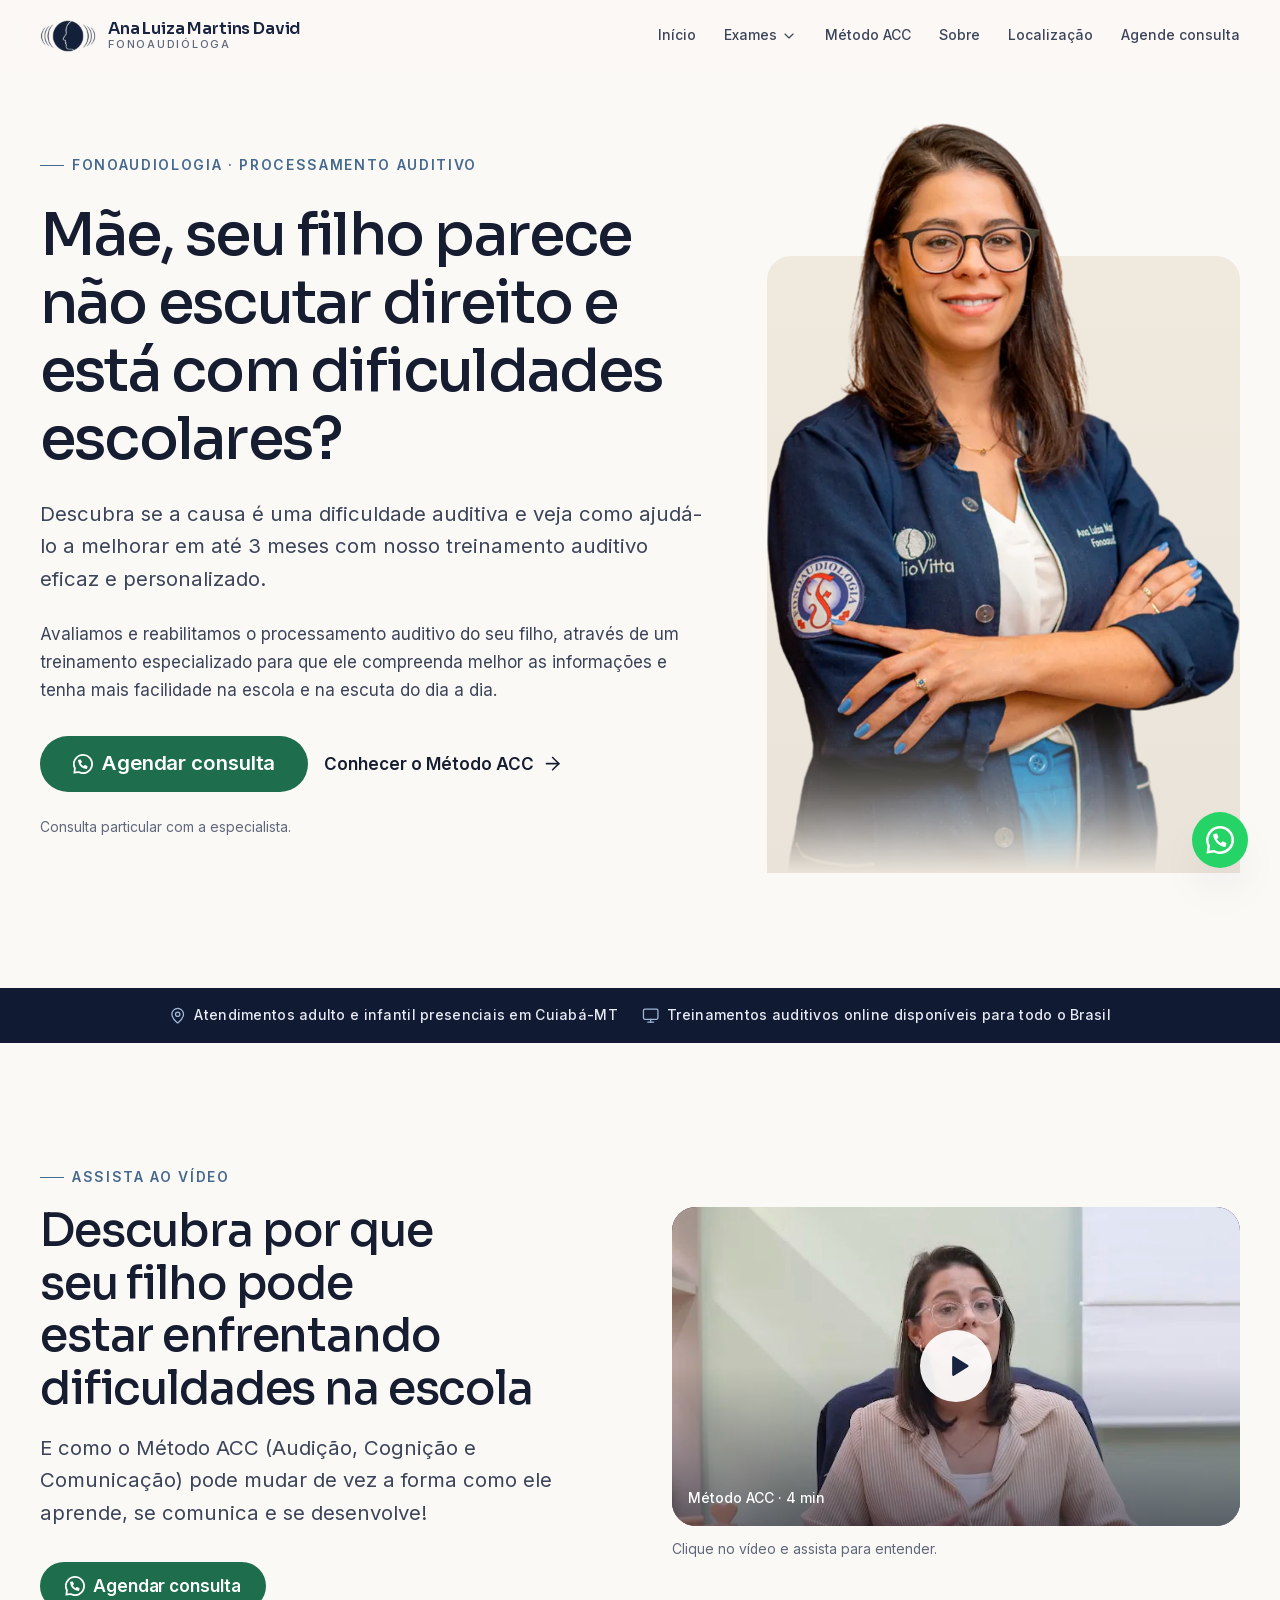
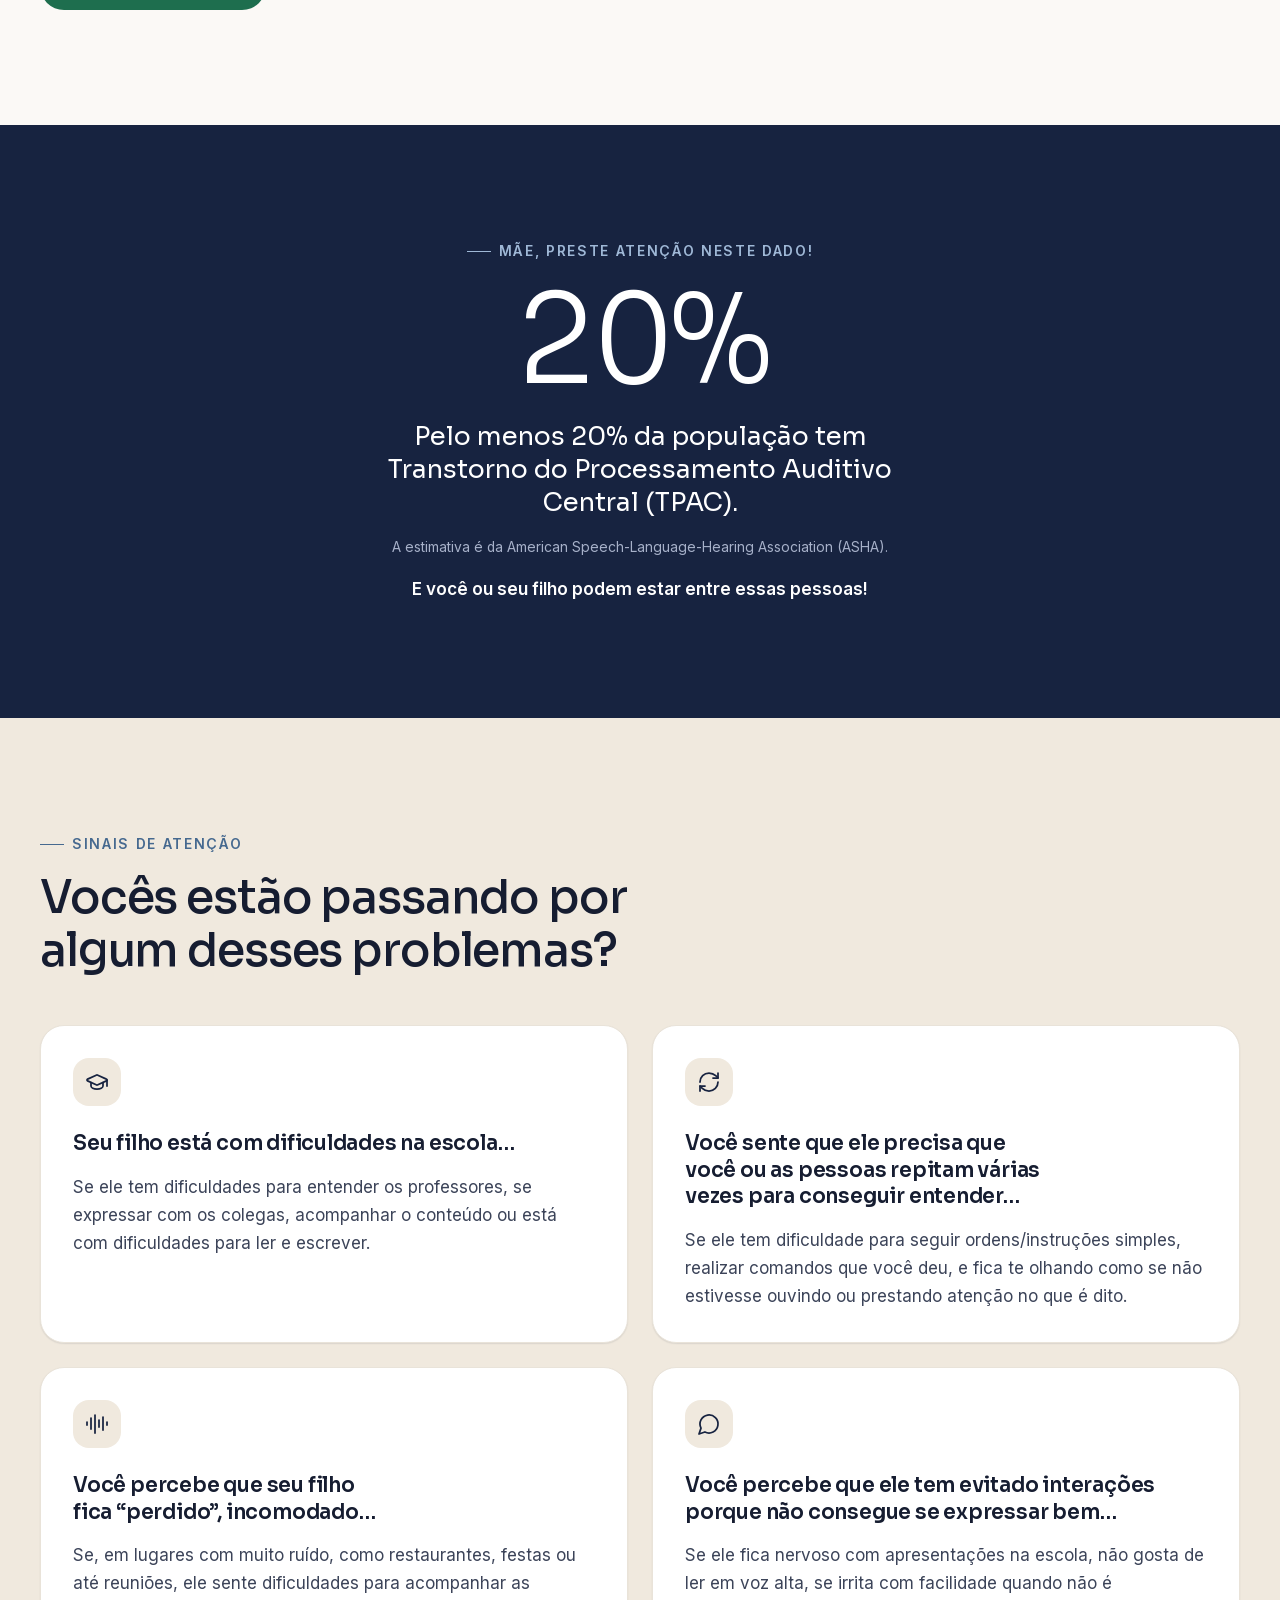
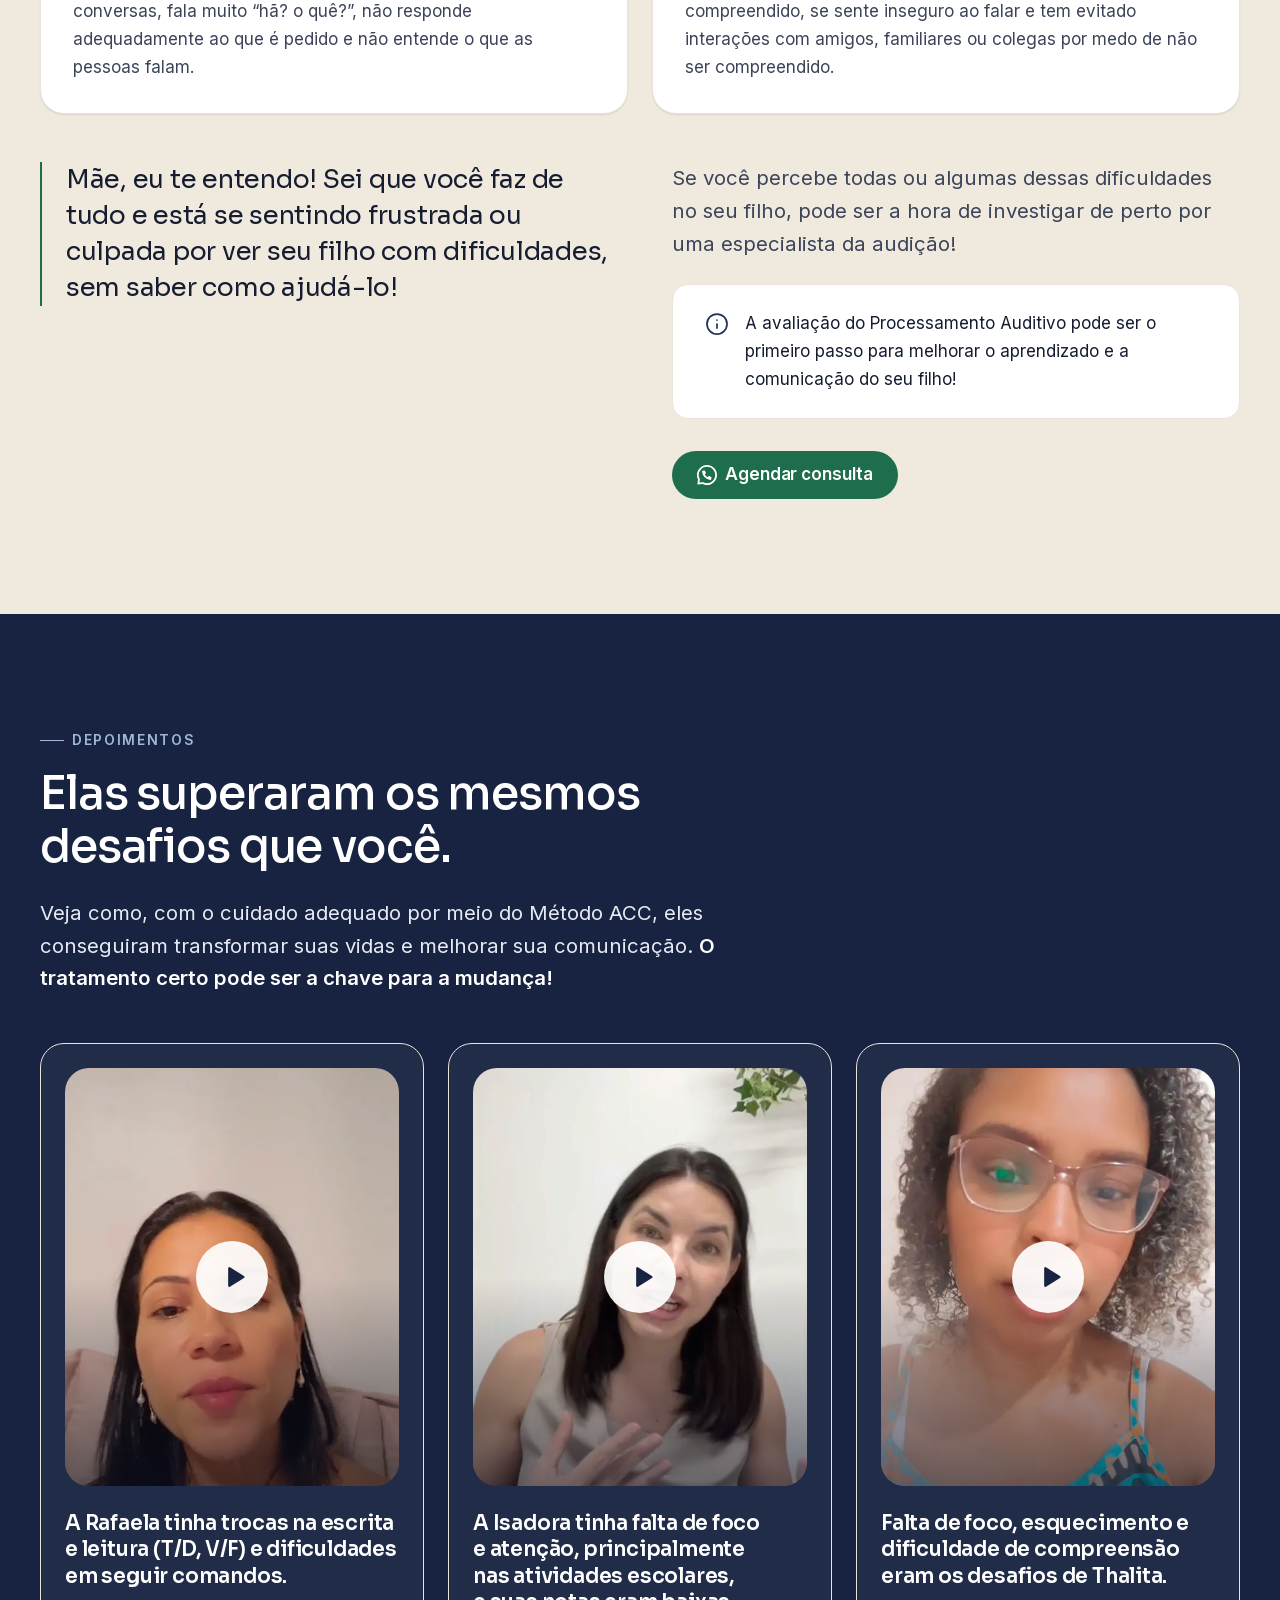
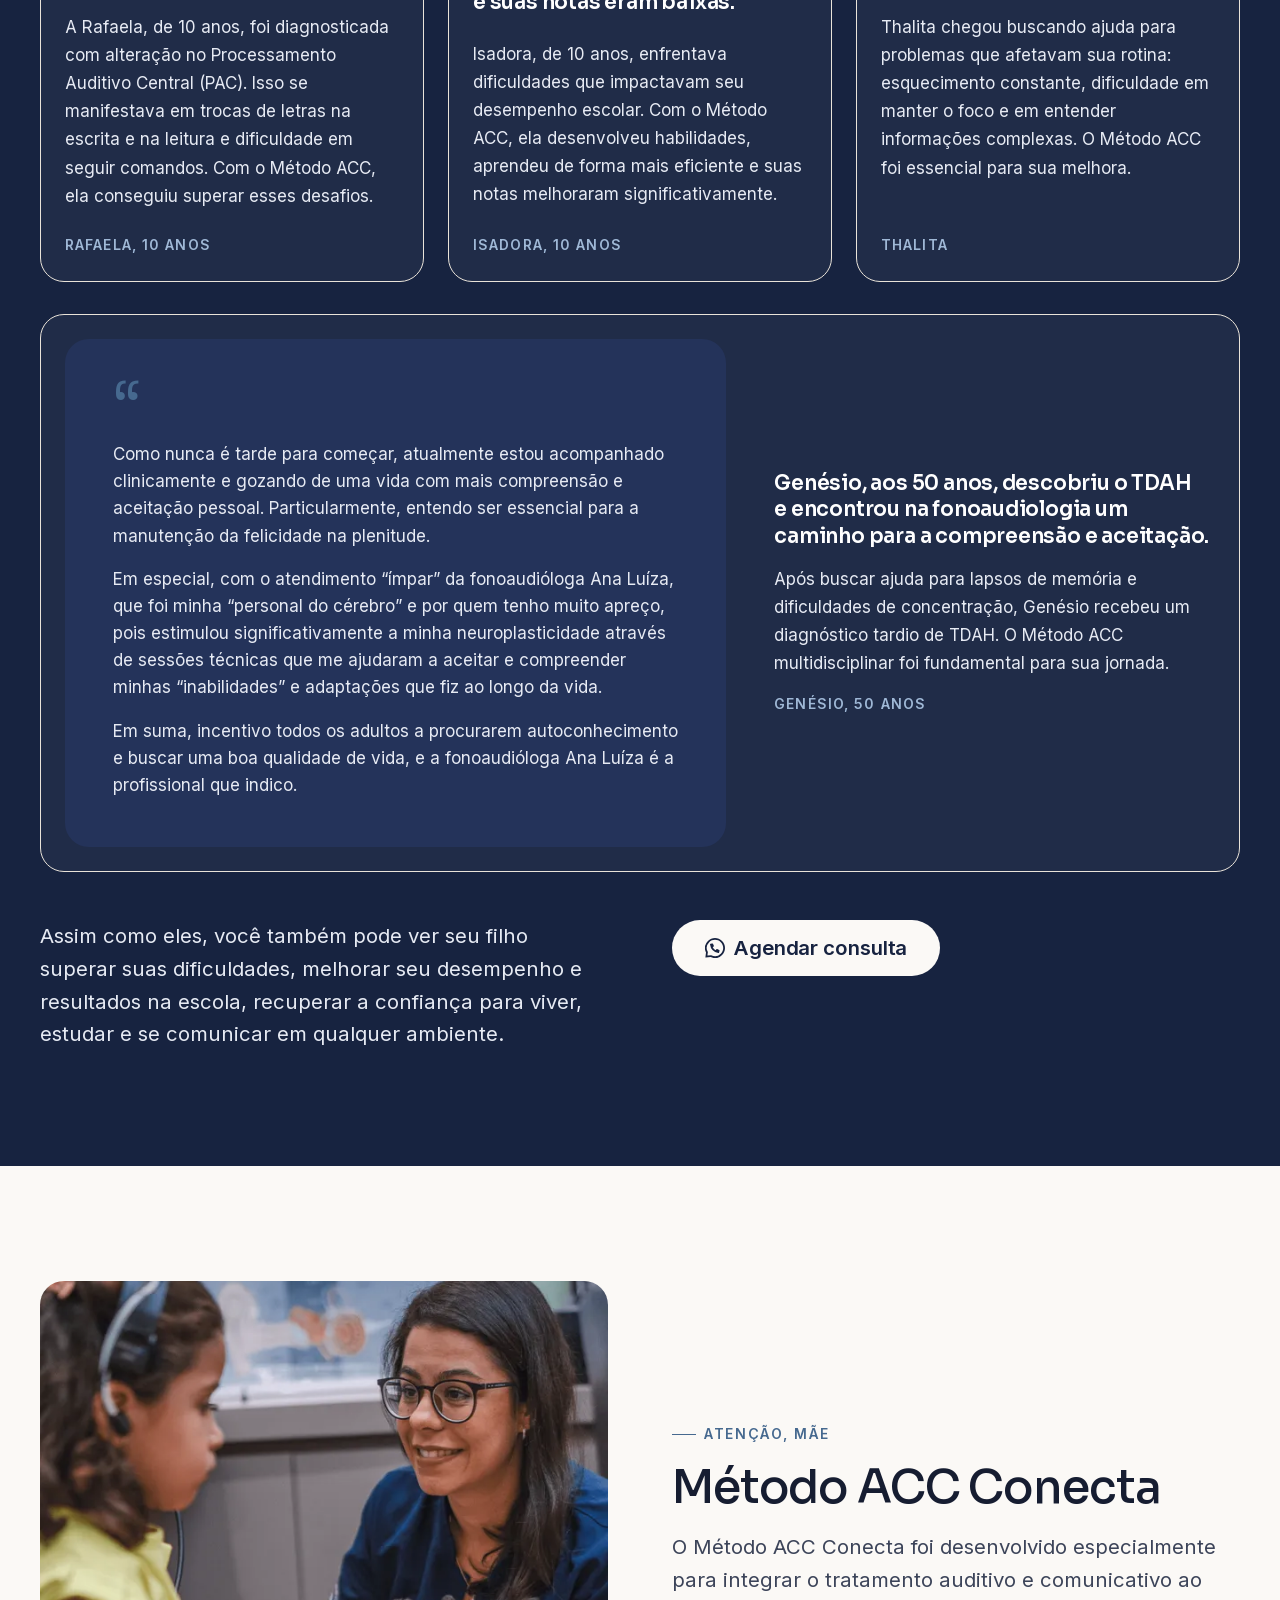
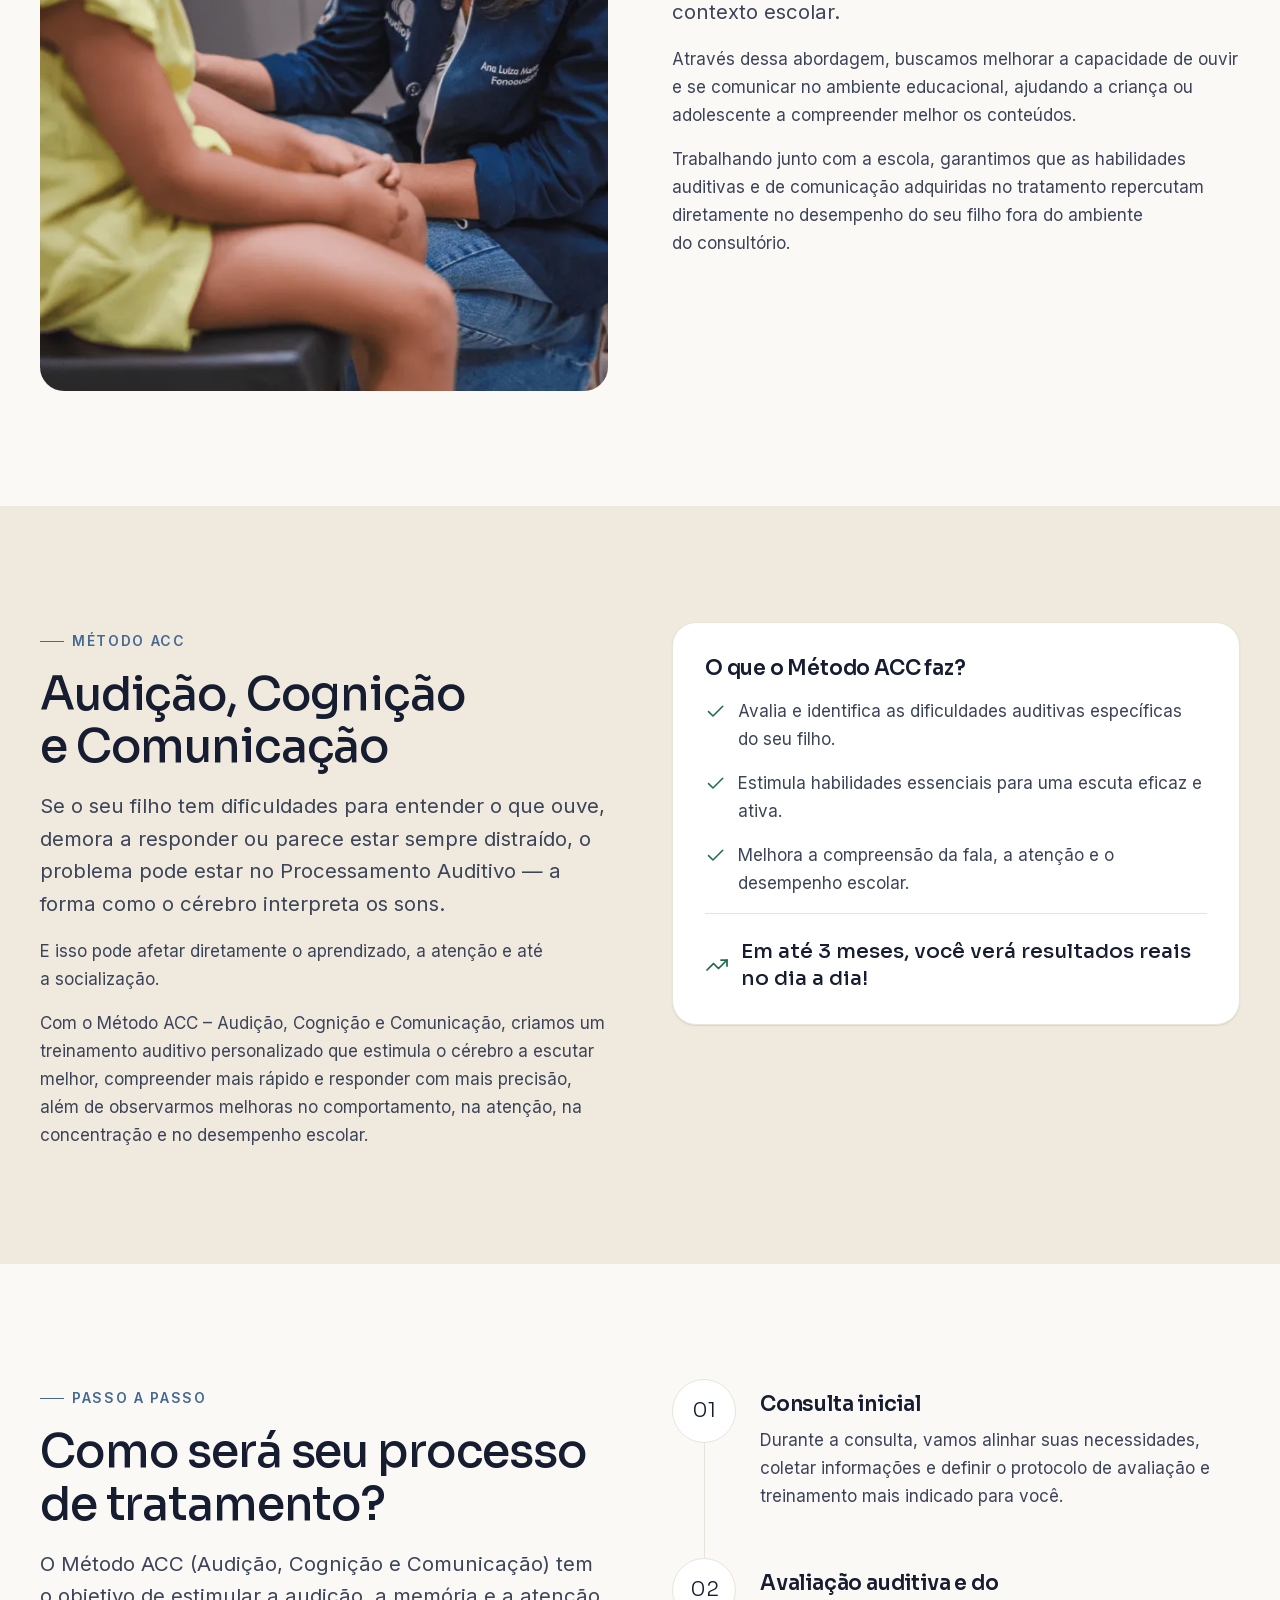
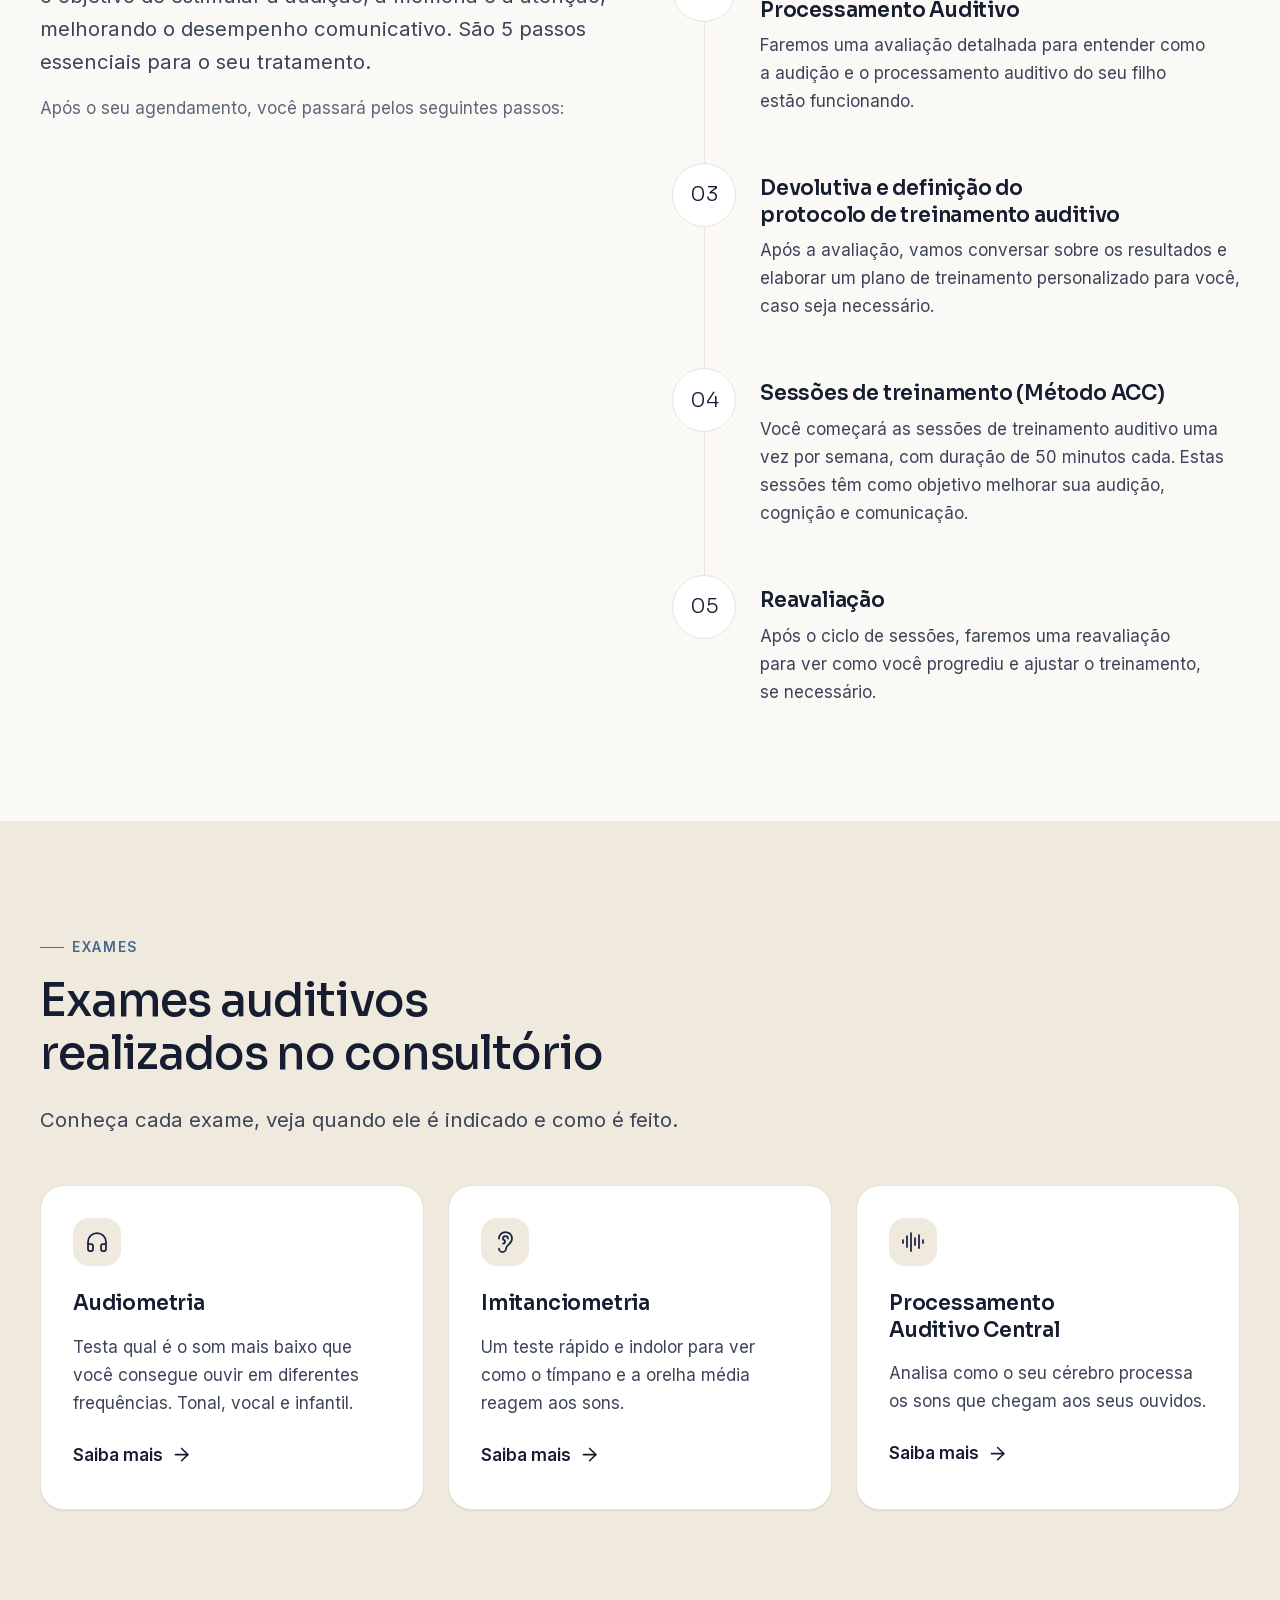
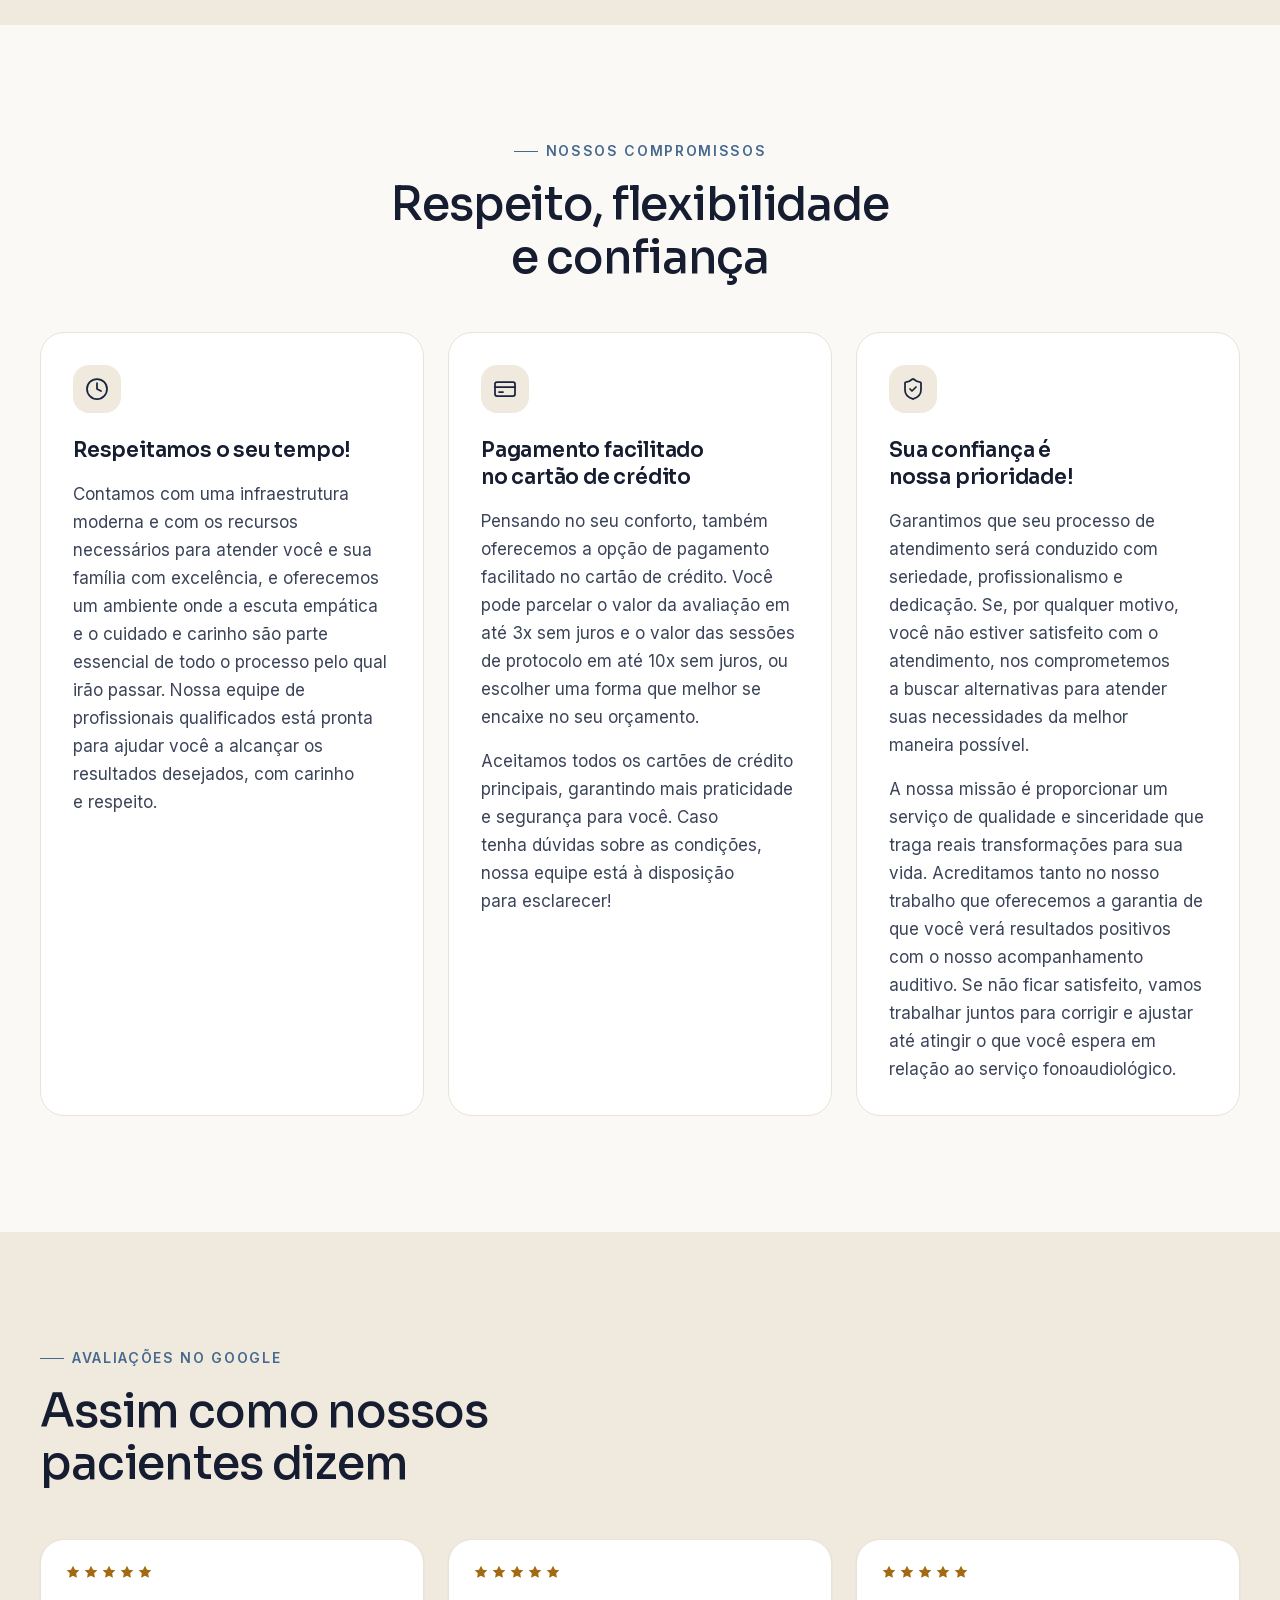
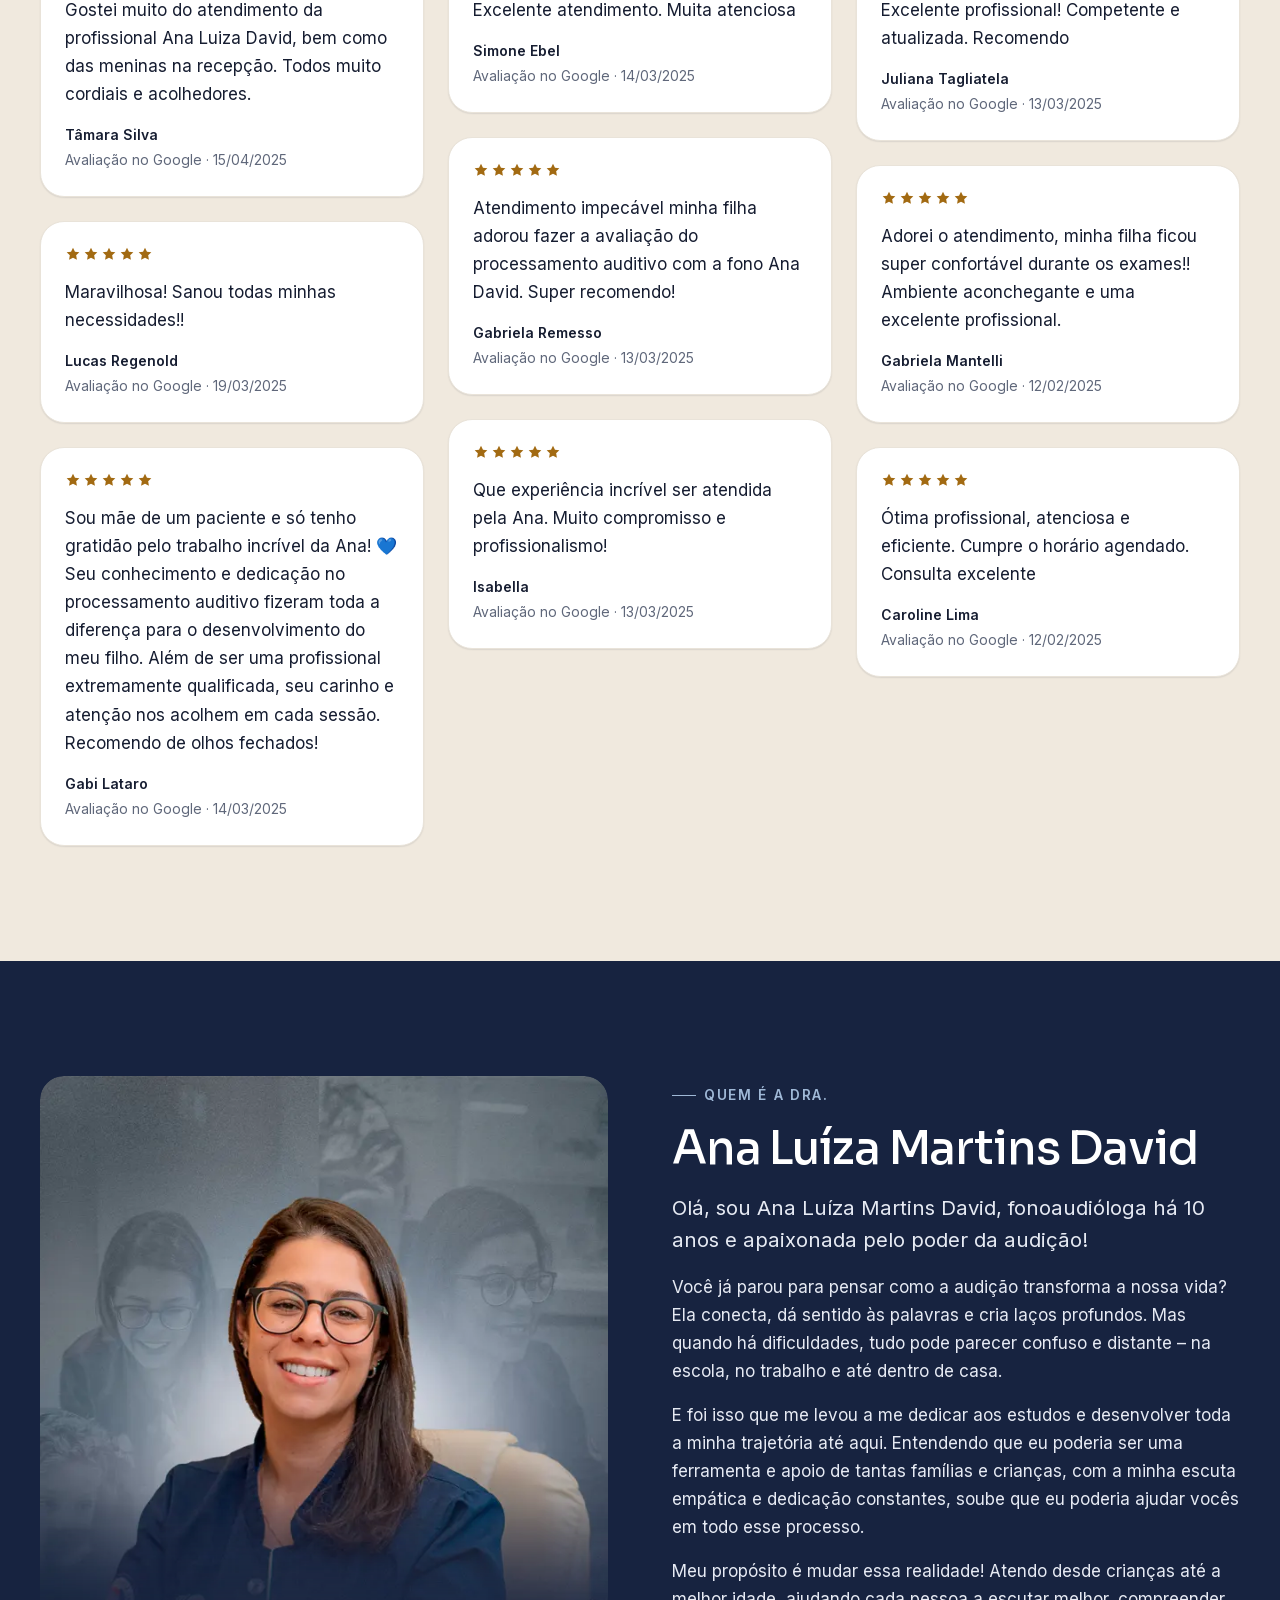
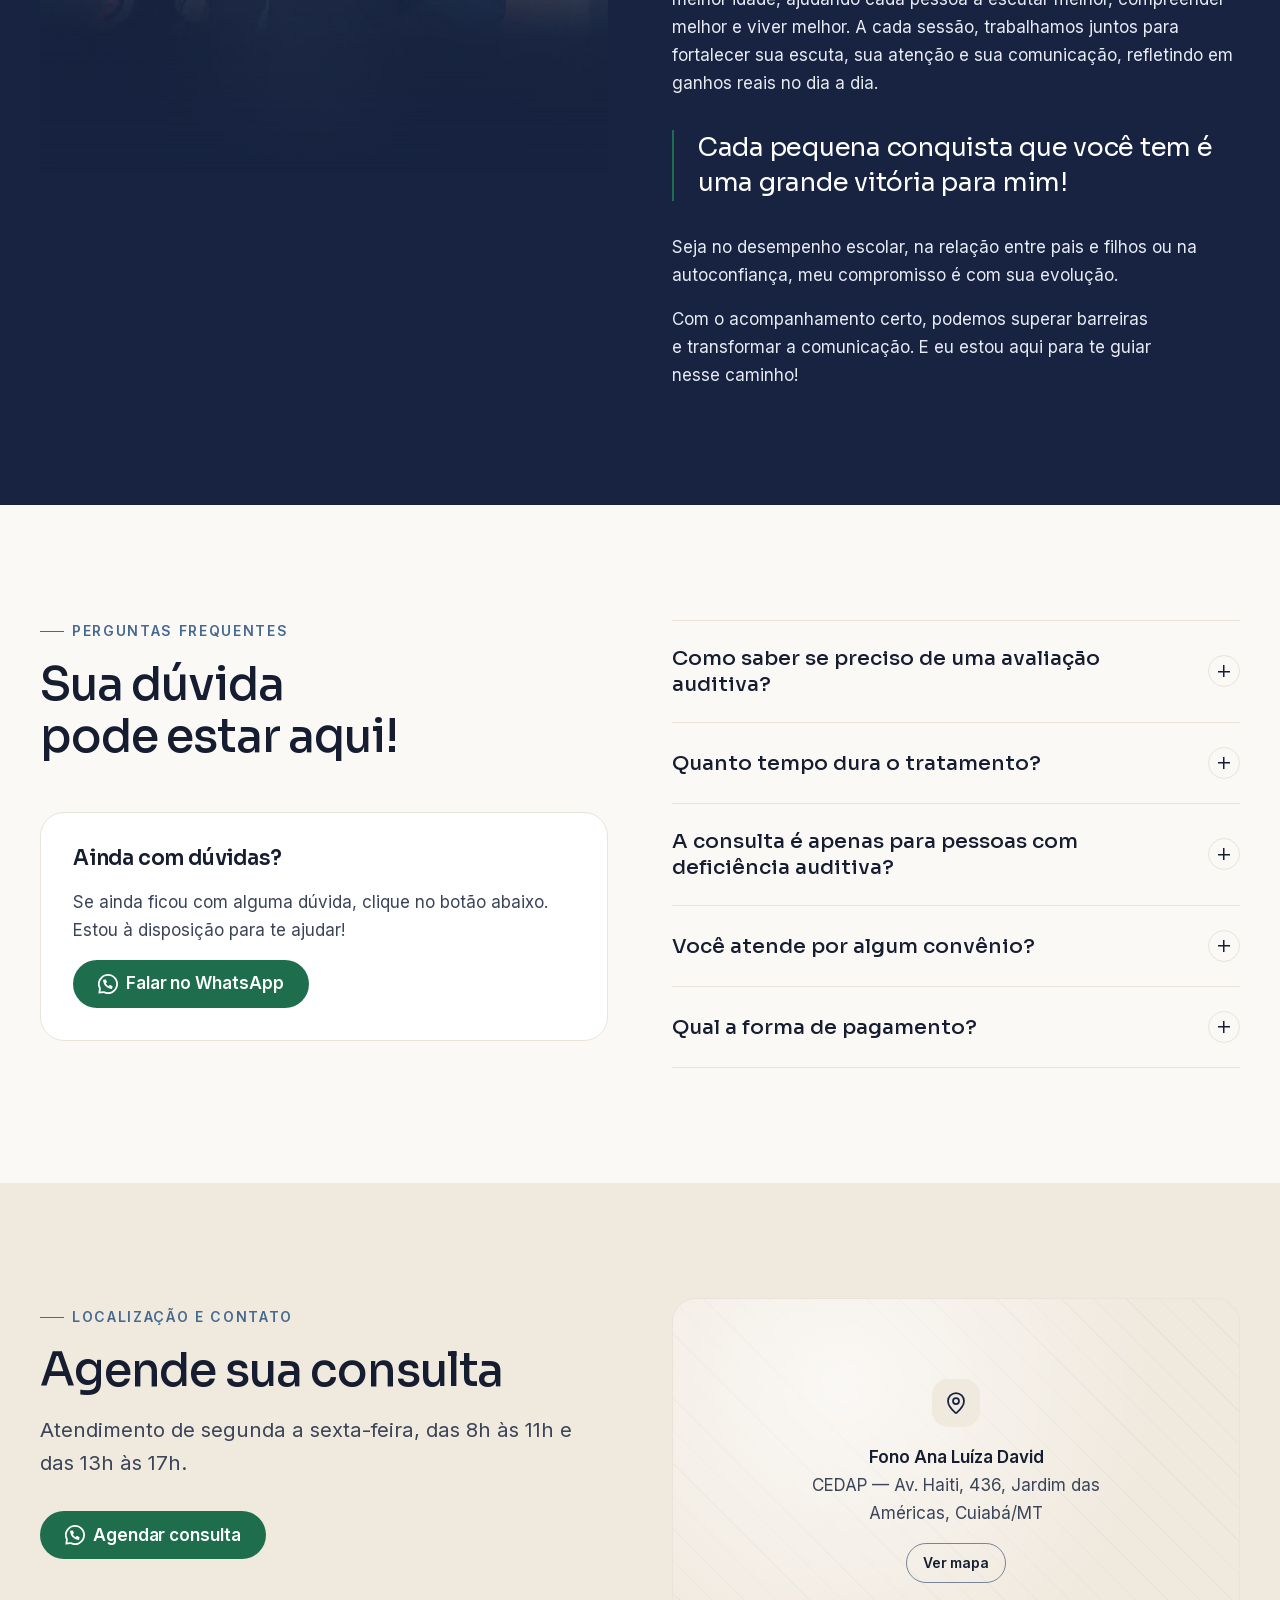
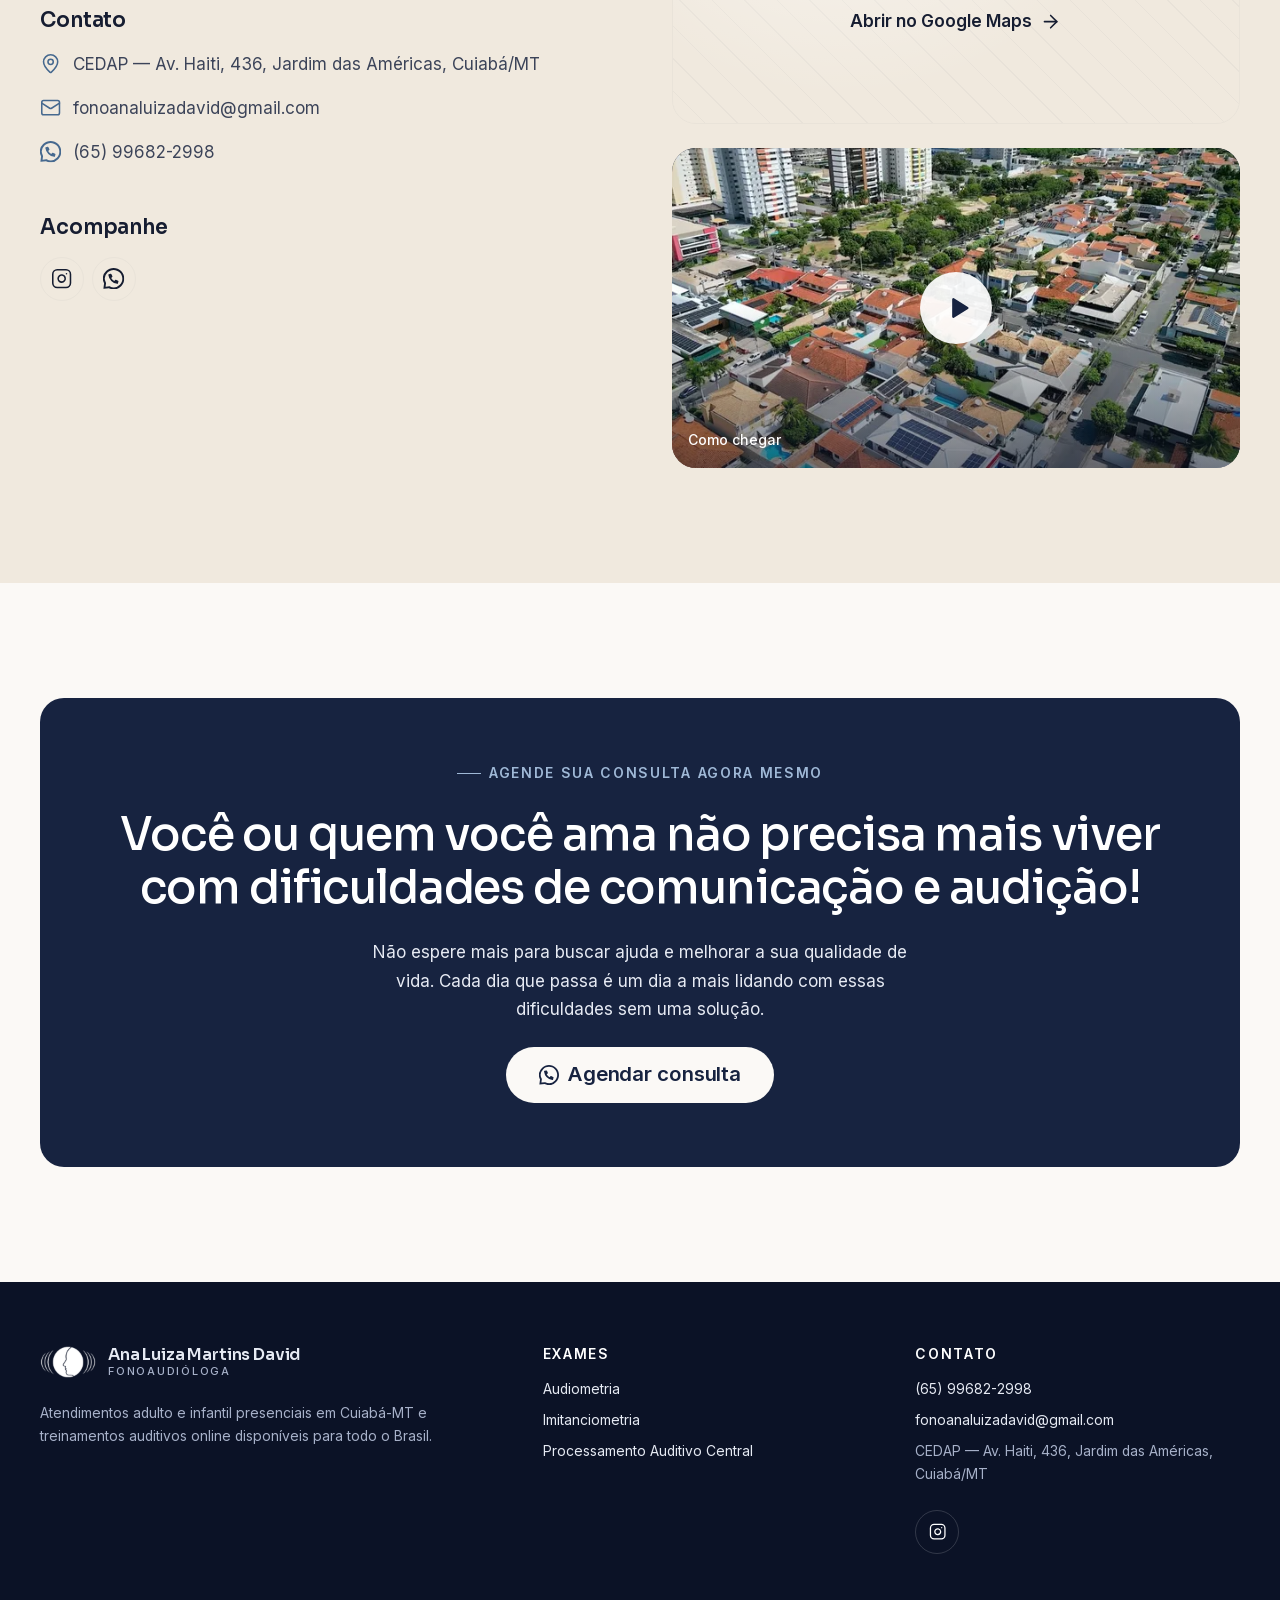
==== commit ae8c3d87: "Menu acompanha a rolagem (scrollspy) - data-spy nos itens do menu (desktop e mobile) com as seções d" ====
--- a/index.html
+++ b/index.html
@@ -92,9 +92,9 @@
       </a>
       <nav class="nav" aria-label="Principal">
         <ul class="nav__list">
-          <li><a class="nav__link" href="./" aria-current="page">Início</a></li>
+          <li><a class="nav__link" href="./#inicio" data-spy="inicio video dado sinais depoimentos">Início</a></li>
           <li class="nav__item--has-menu">
-            <button class="nav__link" type="button" aria-expanded="false" aria-controls="submenu-exames">
+            <button class="nav__link" type="button" aria-expanded="false" aria-controls="submenu-exames" data-spy="exames">
               Exames <svg class="icon" aria-hidden="true"><use href="assets/img/icons.svg#chevron-down"/></svg>
             </button>
             <ul class="submenu" id="submenu-exames">
@@ -103,10 +103,10 @@
               <li><a href="processamento-auditivo-central/">Processamento Auditivo Central <span>Avaliação do PAC</span></a></li>
             </ul>
           </li>
-          <li><a class="nav__link" href="./#metodo">Método ACC</a></li>
-          <li><a class="nav__link" href="./#sobre">Sobre</a></li>
-          <li><a class="nav__link" href="./#localizacao">Localização</a></li>
-          <li><a class="nav__link" href="./#agendar">Agende consulta</a></li>
+          <li><a class="nav__link" href="./#metodo" data-spy="acc-conecta metodo tratamento">Método ACC</a></li>
+          <li><a class="nav__link" href="./#sobre" data-spy="sobre">Sobre</a></li>
+          <li><a class="nav__link" href="./#localizacao" data-spy="localizacao">Localização</a></li>
+          <li><a class="nav__link" href="./#agendar" data-spy="agendar">Agende consulta</a></li>
         </ul>
       </nav>
       <button class="menu-toggle" type="button" aria-expanded="false" aria-controls="mobile-nav" aria-label="Abrir menu">
@@ -117,7 +117,7 @@
   </header>
   <nav class="mobile-nav" id="mobile-nav" aria-label="Menu móvel">
     <ul>
-      <li><a href="./">Início</a></li>
+      <li><a href="./#inicio" data-spy="inicio video dado sinais depoimentos">Início</a></li>
       <li><span class="mobile-nav__label">Exames</span>
         <ul class="mobile-nav__sub">
           <li><a href="audiometria/">Audiometria</a></li>
@@ -125,10 +125,10 @@
           <li><a href="processamento-auditivo-central/">Processamento Auditivo Central</a></li>
         </ul>
       </li>
-      <li><a href="./#metodo">Método ACC</a></li>
-      <li><a href="./#sobre">Sobre</a></li>
-      <li><a href="./#localizacao">Localização</a></li>
-      <li><a href="./#agendar">Agende consulta</a></li>
+      <li><a href="./#metodo" data-spy="acc-conecta metodo tratamento">Método ACC</a></li>
+      <li><a href="./#sobre" data-spy="sobre">Sobre</a></li>
+      <li><a href="./#localizacao" data-spy="localizacao">Localização</a></li>
+      <li><a href="./#agendar" data-spy="agendar">Agende consulta</a></li>
     </ul>
   </nav>
 
@@ -186,7 +186,7 @@
     </section>
 
     <!-- ===================== DADO ===================== -->
-    <section class="section section--dark" aria-labelledby="dado-titulo">
+    <section class="section section--dark" id="dado" aria-labelledby="dado-titulo">
       <div class="container">
         <div class="stat" data-reveal>
           <span class="eyebrow" id="dado-titulo">Mãe, preste atenção neste dado!</span>
--- a/assets/css/styles.css
+++ b/assets/css/styles.css
@@ -893,6 +893,8 @@
   text-transform: uppercase;
   color: var(--ink-500);
 }
+.mobile-nav a.is-active { color: var(--mist-500); }
+.mobile-nav a.is-active::after { content: ""; display: inline-block; width: 6px; height: 6px; margin-left: var(--space-3); border-radius: 50%; background: currentColor; vertical-align: middle; }
 .mobile-nav .mobile-nav__sub a { padding-left: var(--space-6); font-size: var(--step-1); font-weight: 400; }
 
 @media (min-width: 64rem) {
